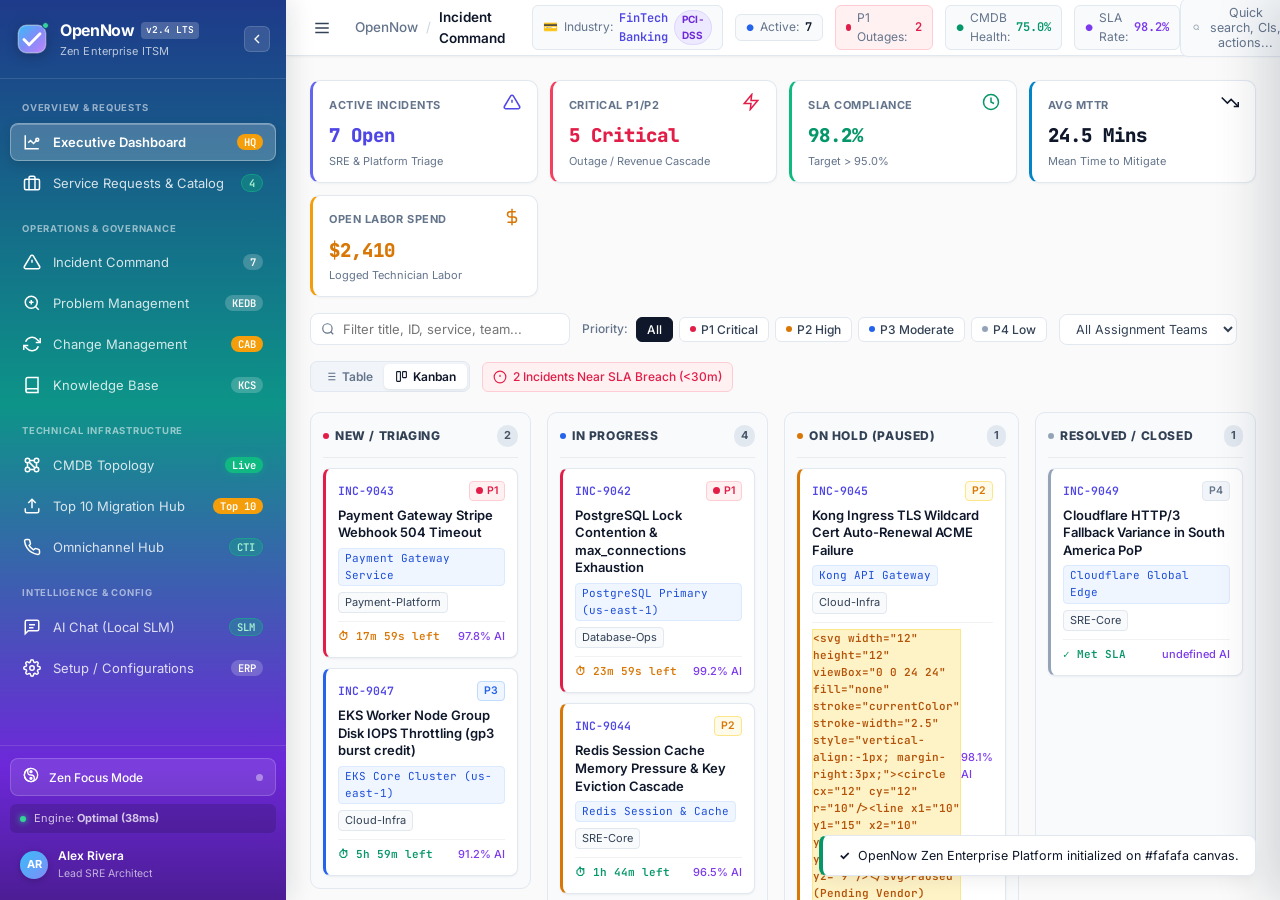
==== static/index.html @ bcf2e395 "feat(ui): replace unicode icons with modern SVGs, enforce single-icon-width collapsed sidebar, reord" ====
<!DOCTYPE html>
<html lang="en">
<head>
  <meta charset="UTF-8">
  <meta name="viewport" content="width=device-width, initial-scale=1.0">
  <title>OpenNow — Zen AI-Native Service Platform & Incident Command</title>
  <meta name="description" content="Zen-like, ultra-fast ServiceNow alternative. Pure #fafafa canvas, vibrant blue-green-purple sidebar, Top 10 ITSM migration studio, light CMDB topology, and autonomous AI triage.">
  <link rel="preconnect" href="https://fonts.googleapis.com">
  <link rel="preconnect" href="https://fonts.gstatic.com" crossorigin>
  <link href="https://fonts.googleapis.com/css2?family=Inter:wght@300;400;500;600;700;800&family=JetBrains+Mono:wght@400;500;600&display=swap" rel="stylesheet">
  <link rel="stylesheet" href="style.css">
</head>
<body class="light-zen-theme">

  <!-- Main App Shell -->
  <div id="app" class="app-container">

    <!-- ======================================================== -->
    <!-- VERTICAL GRADIENT SIDEBAR (BLUE-GREEN-PURPLE)            -->
    <!-- ======================================================== -->
    <aside class="aurora-sidebar" id="global-sidebar">
      <!-- Top Brand Container -->
      <div class="sidebar-brand-row">
        <div class="brand-link" id="brand-home-btn" title="OpenNow — AI-Native Service Platform">
          <div class="brand-icon-gem">
            <svg viewBox="0 0 28 28" fill="none" class="brand-svg">
              <rect x="2" y="2" width="24" height="24" rx="7" fill="url(#sidebar-gem-grad)" stroke="rgba(255,255,255,0.4)" stroke-width="1.2"/>
              <path d="M7 14.5L11.5 19L21 9.5" stroke="#ffffff" stroke-width="2.5" stroke-linecap="round" stroke-linejoin="round"/>
              <defs>
                <linearGradient id="sidebar-gem-grad" x1="2" y1="2" x2="26" y2="26" gradientUnits="userSpaceOnUse">
                  <stop stop-color="#38bdf8"/>
                  <stop offset="0.5" stop-color="#818cf8"/>
                  <stop offset="1" stop-color="#c084fc"/>
                </linearGradient>
              </defs>
            </svg>
            <span class="brand-live-dot"></span>
          </div>
          <div class="brand-text-block">
            <div class="brand-title-wrap">
              <span class="brand-title">OpenNow</span>
              <span class="badge-zen-ver">v2.4 LTS</span>
            </div>
            <span class="brand-subtitle">Zen Enterprise ITSM</span>
          </div>
        </div>

        <!-- Sidebar Collapse / Expand Toggle -->
        <button class="sidebar-toggle-btn" id="btn-toggle-sidebar" title="Collapse or Expand Navigation (Ctrl+B)">
          <svg width="16" height="16" viewBox="0 0 24 24" fill="none" stroke="currentColor" stroke-width="2"><path d="M15 18l-6-6 6-6"/></svg>
        </button>
      </div>

      <!-- Navigation Menu Items (Standard Hierarchy: Executive -> Service Requests -> Incidents -> Problems -> Changes -> Knowledge -> SLM AI Chat -> Settings) -->
      <nav class="sidebar-nav">
        <div class="nav-section-label">OVERVIEW &amp; REQUESTS</div>

        <!-- 1. Executive Dashboard (Top Most) -->
        <button class="nav-item active" data-view="executive-dashboard" id="nav-btn-executive" title="Executive Operations &amp; ITSM Dashboard">
          <span class="nav-icon">
            <svg width="18" height="18" viewBox="0 0 24 24" fill="none" stroke="currentColor" stroke-width="2"><path d="M3 3v18h18"/><path d="m19 9-5 5-4-4-3 3"/><circle cx="19" cy="9" r="2"/></svg>
          </span>
          <span class="nav-label">Executive Dashboard</span>
          <span class="nav-pill pill-gold">HQ</span>
        </button>

        <!-- 2. Service Requests & Catalog (Top Menu Group) -->
        <button class="nav-item" data-view="service-catalog" id="nav-btn-catalog" title="Enterprise Service Requests &amp; Fulfillment Catalog">
          <span class="nav-icon">
            <svg width="18" height="18" viewBox="0 0 24 24" fill="none" stroke="currentColor" stroke-width="2"><rect x="2" y="7" width="20" height="14" rx="2" ry="2"/><path d="M16 21V5a2 2 0 0 0-2-2h-4a2 2 0 0 0-2 2v16"/></svg>
          </span>
          <span class="nav-label">Service Requests &amp; Catalog</span>
          <span class="nav-pill pill-emerald" id="badge-requests-sidebar">4</span>
        </button>

        <div class="nav-section-label mt-3">OPERATIONS &amp; GOVERNANCE</div>

        <!-- 3. Incident Command -->
        <button class="nav-item" data-view="incident-command" id="nav-btn-incidents" title="Incident Command (Table &amp; Triage)">
          <span class="nav-icon">
            <svg width="18" height="18" viewBox="0 0 24 24" fill="none" stroke="currentColor" stroke-width="2"><path d="M10.29 3.86L1.82 18a2 2 0 0 0 1.71 3h16.94a2 2 0 0 0 1.71-3L13.71 3.86a2 2 0 0 0-3.42 0z"/><line x1="12" y1="9" x2="12" y2="13"/><line x1="12" y1="17" x2="12.01" y2="17"/></svg>
          </span>
          <span class="nav-label">Incident Command</span>
          <span class="nav-pill" id="sidebar-active-tickets-badge">12</span>
        </button>

        <!-- 4. Problem Management -->
        <button class="nav-item" data-view="problem-management" id="nav-btn-problems" title="Problem Management &amp; KEDB">
          <span class="nav-icon">
            <svg width="18" height="18" viewBox="0 0 24 24" fill="none" stroke="currentColor" stroke-width="2"><circle cx="11" cy="11" r="8"/><path d="m21 21-4.35-4.35"/><path d="M11 8v6"/><path d="M8 11h6"/></svg>
          </span>
          <span class="nav-label">Problem Management</span>
          <span class="nav-pill pill-purple">KEDB</span>
        </button>

        <!-- 5. Change Management -->
        <button class="nav-item" data-view="change-management" id="nav-btn-changes" title="Change Management &amp; CAB Approvals">
          <span class="nav-icon">
            <svg width="18" height="18" viewBox="0 0 24 24" fill="none" stroke="currentColor" stroke-width="2"><polyline points="23 4 23 10 17 10"/><polyline points="1 20 1 14 7 14"/><path d="M3.51 9a9 9 0 0 1 14.85-3.36L23 10M1 14l4.64 4.36A9 9 0 0 0 20.49 15"/></svg>
          </span>
          <span class="nav-label">Change Management</span>
          <span class="nav-pill pill-gold">CAB</span>
        </button>

        <!-- 6. Knowledge Base -->
        <button class="nav-item" data-view="knowledge-base" id="nav-btn-kb" title="Knowledge Base &amp; KCS Articles">
          <span class="nav-icon">
            <svg width="18" height="18" viewBox="0 0 24 24" fill="none" stroke="currentColor" stroke-width="2"><path d="M4 19.5A2.5 2.5 0 0 1 6.5 17H20"/><path d="M6.5 2H20v20H6.5A2.5 2.5 0 0 1 4 19.5v-15A2.5 2.5 0 0 1 6.5 2z"/></svg>
          </span>
          <span class="nav-label">Knowledge Base</span>
          <span class="nav-pill pill-purple">KCS</span>
        </button>

        <div class="nav-section-label mt-3">TECHNICAL INFRASTRUCTURE</div>

        <button class="nav-item" data-view="cmdb-topology" id="nav-btn-cmdb" title="Interactive CMDB Topology Graph">
          <span class="nav-icon">
            <svg width="18" height="18" viewBox="0 0 24 24" fill="none" stroke="currentColor" stroke-width="2"><circle cx="6" cy="6" r="3"/><circle cx="18" cy="6" r="3"/><circle cx="18" cy="18" r="3"/><circle cx="6" cy="18" r="3"/><line x1="9" y1="6" x2="15" y2="6"/><line x1="6" y1="9" x2="6" y2="15"/><line x1="18" y1="9" x2="18" y2="15"/><line x1="9" y1="18" x2="15" y2="18"/><line x1="8.5" y1="8.5" x2="15.5" y2="15.5"/></svg>
          </span>
          <span class="nav-label">CMDB Topology</span>
          <span class="nav-pill pill-live" id="sidebar-cmdb-live-badge">Live</span>
        </button>

        <button class="nav-item" data-view="migration-studio" id="nav-btn-migration" title="Top 10 Native Migration Studio">
          <span class="nav-icon">
            <svg width="18" height="18" viewBox="0 0 24 24" fill="none" stroke="currentColor" stroke-width="2"><path d="M21 15v4a2 2 0 0 1-2 2H5a2 2 0 0 1-2-2v-4"/><polyline points="17 8 12 3 7 8"/><line x1="12" y1="3" x2="12" y2="15"/></svg>
          </span>
          <span class="nav-label">Top 10 Migration Hub</span>
          <span class="nav-pill pill-gold">Top 10</span>
        </button>

        <button class="nav-item" data-view="omnichannel-hub" id="nav-btn-omnichannel" title="Omnichannel Hub (Email &amp; CTI Screen Pop)">
          <span class="nav-icon">
            <svg width="18" height="18" viewBox="0 0 24 24" fill="none" stroke="currentColor" stroke-width="2"><path d="M22 16.92v3a2 2 0 0 1-2.18 2 19.79 19.79 0 0 1-8.63-3.07 19.5 19.5 0 0 1-6-6 19.79 19.79 0 0 1-3.07-8.67A2 2 0 0 1 4.11 2h3a2 2 0 0 1 2 1.72 12.84 12.84 0 0 0 .7 2.81 2 2 0 0 1-.45 2.11L8.09 9.91a16 16 0 0 0 6 6l1.27-1.27a2 2 0 0 1 2.11-.45 12.84 12.84 0 0 0 2.81.7A2 2 0 0 1 22 16.92z"/></svg>
          </span>
          <span class="nav-label">Omnichannel Hub</span>
          <span class="nav-pill pill-emerald">CTI</span>
        </button>

        <div class="nav-section-label mt-3">INTELLIGENCE &amp; CONFIG</div>

        <!-- 7. AI Chat (Local SLM Engine) -->
        <button class="nav-item" data-view="ai-chat" id="nav-btn-aichat" title="AI Chat Assistant (Local SLM Engine)">
          <span class="nav-icon">
            <svg width="18" height="18" viewBox="0 0 24 24" fill="none" stroke="currentColor" stroke-width="2"><path d="M21 15a2 2 0 0 1-2 2H7l-4 4V5a2 2 0 0 1 2-2h14a2 2 0 0 1 2 2z"/><path d="M8 9h8"/><path d="M8 13h6"/></svg>
          </span>
          <span class="nav-label">AI Chat (Local SLM)</span>
          <span class="nav-pill pill-emerald">SLM</span>
        </button>

        <!-- 8. Settings & Configurations (Bottom) -->
        <button class="nav-item" data-view="setup" id="nav-btn-setup" title="Enterprise Setup &amp; Master Data Configuration">
          <span class="nav-icon">
            <svg width="18" height="18" viewBox="0 0 24 24" fill="none" stroke="currentColor" stroke-width="2"><circle cx="12" cy="12" r="3"/><path d="M19.4 15a1.65 1.65 0 0 0 .33 1.82l.06.06a2 2 0 0 1 0 2.83 2 2 0 0 1-2.83 0l-.06-.06a1.65 1.65 0 0 0-1.82-.33 1.65 1.65 0 0 0-1 1.51V21a2 2 0 0 1-2 2 2 2 0 0 1-2-2v-.09A1.65 1.65 0 0 0 9 19.4a1.65 1.65 0 0 0-1.82.33l-.06.06a2 2 0 0 1-2.83 0 2 2 0 0 1 0-2.83l.06-.06a1.65 1.65 0 0 0 .33-1.82 1.65 1.65 0 0 0-1.51-1H3a2 2 0 0 1-2-2 2 2 0 0 1 2-2h.09A1.65 1.65 0 0 0 4.6 9a1.65 1.65 0 0 0-.33-1.82l-.06-.06a2 2 0 0 1 0-2.83 2 2 0 0 1 2.83 0l.06.06a1.65 1.65 0 0 0 1.82.33H9a1.65 1.65 0 0 0 1-1.51V3a2 2 0 0 1 2-2 2 2 0 0 1 2 2v.09a1.65 1.65 0 0 0 1 1.51 1.65 1.65 0 0 0 1.82-.33l.06-.06a2 2 0 0 1 2.83 0 2 2 0 0 1 0 2.83l-.06.06a1.65 1.65 0 0 0-.33 1.82V9a1.65 1.65 0 0 0 1.51 1H21a2 2 0 0 1 2 2 2 2 0 0 1-2 2h-.09a1.65 1.65 0 0 0-1.51 1z"/></svg>
          </span>
          <span class="nav-label">Setup / Configurations</span>
          <span class="nav-pill pill-purple">ERP</span>
        </button>
      </nav>

      <!-- Sidebar Footer (Zen Mode & User Profile) -->
      <div class="sidebar-footer">
        <!-- Quick Zen Mode Toggle Pill -->
        <button class="sidebar-zen-btn" id="btn-sidebar-zen-toggle" title="Toggle Zen Focus Mode (Z)">
          <span class="zen-lotus-icon"><svg width="16" height="16" viewBox="0 0 24 24" fill="none" stroke="currentColor" stroke-width="2"><circle cx="12" cy="12" r="10"/><path d="M12 2a10 10 0 0 0 0 20 5 5 0 0 0 0-10 5 5 0 0 1 0-10z"/><circle cx="12" cy="7" r="1.5" fill="currentColor"/><circle cx="12" cy="17" r="1.5" fill="currentColor"/></svg></span>
          <span class="zen-btn-text">Zen Focus Mode</span>
          <span class="zen-indicator-dot" id="sidebar-zen-dot"></span>
        </button>

        <!-- System Telemetry Status -->
        <div class="sidebar-telemetry-box" title="Telemetry ping: 38ms">
          <span class="telemetry-ping-pulse"></span>
          <span class="telemetry-text">Engine: <strong>Optimal (38ms)</strong></span>
        </div>

        <!-- User Profile Pill -->
        <div class="sidebar-user-card" title="Alex Rivera — Lead Reliability Architect">
          <div class="user-avatar-pill">AR</div>
          <div class="user-info-text">
            <span class="user-name">Alex Rivera</span>
            <span class="user-role">Lead SRE Architect</span>
          </div>
        </div>
      </div>
    </aside>

    <!-- ======================================================== -->
    <!-- MAIN WORKSPACE CANVAS (#FAFAFA BACKGROUND)              -->
    <!-- ======================================================== -->
    <div class="main-workspace" id="main-workspace">

      <!-- Top Zen Header -->
      <header class="zen-header">
        <div class="zen-header-left">
          <!-- Mobile Sidebar Toggle -->
          <button class="btn-icon header-sidebar-toggle" id="btn-mobile-sidebar-toggle" title="Toggle Menu">
            <svg width="18" height="18" viewBox="0 0 24 24" fill="none" stroke="currentColor" stroke-width="2"><line x1="3" y1="12" x2="21" y2="12"/><line x1="3" y1="6" x2="21" y2="6"/><line x1="3" y1="18" x2="21" y2="18"/></svg>
          </button>

          <!-- Breadcrumb Title -->
          <div class="header-breadcrumb">
            <span class="crumb-root">OpenNow</span>
            <span class="crumb-separator">/</span>
            <span class="crumb-current" id="header-breadcrumb-view">Incident Command</span>
            <span class="zen-active-badge" id="zen-mode-badge" style="display: none;">
              <svg width="14" height="14" viewBox="0 0 24 24" fill="none" stroke="currentColor" stroke-width="2" style="vertical-align:-1px; margin-right:4px;"><circle cx="12" cy="12" r="10"/><path d="M12 2a10 10 0 0 0 0 20 5 5 0 0 0 0-10 5 5 0 0 1 0-10z"/></svg>Zen Mode Active
            </span>
          </div>

          <!-- Quick Metrics Ticker -->
          <div class="zen-header-stats" id="global-stats-bar">
            <!-- Dynamic Industry & Company DNA Pill -->
            <div class="stat-pill stat-pill-industry cursor-pointer" id="header-industry-pill" title="Active Industry Archetype & Compliance Standard (Click to Configure)">
              <span class="industry-indicator-icon" id="header-industry-icon">💳</span>
              <span class="stat-label">Industry:</span>
              <span class="stat-value font-mono text-indigo" id="header-industry-name">FinTech</span>
              <span class="badge-tag tag-compliance" id="header-industry-compliance">PCI-DSS</span>
            </div>

            <div class="stat-pill" title="Total active incidents currently under management">
              <span class="stat-indicator text-blue">●</span>
              <span class="stat-label">Active:</span>
              <span class="stat-value font-mono" id="stat-active-incidents">12</span>
            </div>

            <div class="stat-pill stat-pill-critical" title="P1 Critical severity incidents">
              <span class="critical-radar-dot"></span>
              <span class="stat-label">P1 Outages:</span>
              <span class="stat-value font-mono text-rose" id="stat-p1-count">2</span>
            </div>

            <div class="stat-pill" title="CMDB Configuration Items operational status">
              <span class="stat-indicator text-emerald">●</span>
              <span class="stat-label">CMDB Health:</span>
              <span class="stat-value font-mono text-emerald" id="stat-cmdb-health">94.8%</span>
            </div>

            <div class="stat-pill" title="SLA compliance rate">
              <span class="stat-indicator text-purple">●</span>
              <span class="stat-label">SLA Rate:</span>
              <span class="stat-value font-mono text-purple" id="stat-sla-rate">98.2%</span>
            </div>
          </div>
        </div>

        <div class="zen-header-right">
          <!-- Search / Cmd+K Trigger -->
          <button class="zen-search-btn" id="cmd-palette-btn" title="Open Command Palette (Cmd+K / Ctrl+K)">
            <svg width="15" height="15" viewBox="0 0 24 24" fill="none" stroke="currentColor" stroke-width="2"><circle cx="11" cy="11" r="8"/><path d="m21 21-4.3-4.3"/></svg>
            <span class="search-btn-text">Quick search, CIs, actions...</span>
            <kbd class="key-badge">⌘K</kbd>
          </button>

          <!-- Simulate Chaos Button -->
          <button class="btn btn-zen-subtle" id="btn-chaos-simulate" title="Inject simulated production outage">
            <svg width="14" height="14" viewBox="0 0 24 24" fill="none" stroke="currentColor" stroke-width="2"><polygon points="13 2 3 14 12 14 11 22 21 10 12 10 13 2"/></svg>
            <span>Simulate Chaos</span>
          </button>

          <!-- Zen Focus Mode Toggle Header Button -->
          <button class="btn-zen-mode" id="btn-zen-mode-toggle" title="Toggle Zen Focus Mode (hides chrome for calm, tranquil focus)">
            <svg width="14" height="14" viewBox="0 0 24 24" fill="none" stroke="currentColor" stroke-width="2"><circle cx="12" cy="12" r="10"/><path d="M12 2a10 10 0 0 0 0 20 5 5 0 0 0 0-10 5 5 0 0 1 0-10z"/></svg>
            <span class="zen-label">Zen Mode</span>
          </button>

          <!-- New Incident Action Button -->
          <button class="btn btn-zen-primary" id="btn-create-incident-trigger">
            <svg width="14" height="14" viewBox="0 0 24 24" fill="none" stroke="currentColor" stroke-width="2.5"><line x1="12" y1="5" x2="12" y2="19"/><line x1="5" y1="12" x2="19" y2="12"/></svg>
            <span>New Incident</span>
          </button>

          <!-- Notifications Bell -->
          <button class="btn-icon btn-bell" id="btn-notifications" title="System alerts and AI events">
            <svg width="16" height="16" viewBox="0 0 24 24" fill="none" stroke="currentColor" stroke-width="2"><path d="M6 8a6 6 0 0 1 12 0c0 7 3 9 3 9H3s3-2 3-9"/><path d="M10.3 21a1.94 1.94 0 0 0 3.4 0"/></svg>
            <span class="notification-badge">3</span>
          </button>
        </div>
      </header>

      <!-- Main Scrollable Content Area (#FAFAFA) -->
      <main class="content-viewport">

        <!-- ======================================================== -->
        <!-- VIEW 1: INCIDENT COMMAND                                 -->
        <!-- ======================================================== -->
        <section id="view-incident-command" class="view-panel active">
          
          <!-- Incidents Metrics KPI Bar on Top -->
          <div class="page-kpi-bar" id="incidents-kpi-bar">
            <div class="page-kpi-card" style="border-left: 3.5px solid #6366f1;">
              <div class="page-kpi-top">
                <span class="page-kpi-title">Active Incidents</span>
                <span class="page-kpi-icon text-indigo"><svg width="18" height="18" viewBox="0 0 24 24" fill="none" stroke="currentColor" stroke-width="2"><path d="M10.29 3.86L1.82 18a2 2 0 0 0 1.71 3h16.94a2 2 0 0 0 1.71-3L13.71 3.86a2 2 0 0 0-3.42 0z"/><line x1="12" y1="9" x2="12" y2="13"/><line x1="12" y1="17" x2="12.01" y2="17"/></svg></span>
              </div>
              <span class="page-kpi-val font-mono text-indigo" id="kpi-inc-total">12 Open</span>
              <span class="page-kpi-sub">SRE &amp; Platform Triage</span>
            </div>

            <div class="page-kpi-card" style="border-left: 3.5px solid #f43f5e;">
              <div class="page-kpi-top">
                <span class="page-kpi-title">Critical P1/P2</span>
                <span class="page-kpi-icon text-rose"><svg width="18" height="18" viewBox="0 0 24 24" fill="none" stroke="currentColor" stroke-width="2"><polygon points="13 2 3 14 12 14 11 22 21 10 12 10 13 2"/></svg></span>
              </div>
              <span class="page-kpi-val font-mono text-rose" id="kpi-inc-p1">2 Critical</span>
              <span class="page-kpi-sub">Outage / Revenue Cascade</span>
            </div>

            <div class="page-kpi-card" style="border-left: 3.5px solid #10b981;">
              <div class="page-kpi-top">
                <span class="page-kpi-title">SLA Compliance</span>
                <span class="page-kpi-icon text-emerald"><svg width="18" height="18" viewBox="0 0 24 24" fill="none" stroke="currentColor" stroke-width="2"><circle cx="12" cy="12" r="10"/><polyline points="12 6 12 12 16 14"/></svg></span>
              </div>
              <span class="page-kpi-val font-mono text-emerald" id="kpi-inc-sla">98.2%</span>
              <span class="page-kpi-sub">Target &gt; 95.0%</span>
            </div>

            <div class="page-kpi-card" style="border-left: 3.5px solid #0284c7;">
              <div class="page-kpi-top">
                <span class="page-kpi-title">Avg MTTR</span>
                <span class="page-kpi-icon text-sky"><svg width="18" height="18" viewBox="0 0 24 24" fill="none" stroke="currentColor" stroke-width="2"><polyline points="23 18 13.5 8.5 8.5 13.5 1 6"/><polyline points="17 18 23 18 23 12"/></svg></span>
              </div>
              <span class="page-kpi-val font-mono text-sky" id="kpi-inc-mttr">24.5 Mins</span>
              <span class="page-kpi-sub">Mean Time to Mitigate</span>
            </div>

            <div class="page-kpi-card" style="border-left: 3.5px solid #f59e0b;">
              <div class="page-kpi-top">
                <span class="page-kpi-title">Open Labor Spend</span>
                <span class="page-kpi-icon text-amber"><svg width="18" height="18" viewBox="0 0 24 24" fill="none" stroke="currentColor" stroke-width="2"><line x1="12" y1="1" x2="12" y2="23"/><path d="M17 5H9.5a3.5 3.5 0 0 0 0 7h5a3.5 3.5 0 0 1 0 7H6"/></svg></span>
              </div>
              <span class="page-kpi-val font-mono text-amber" id="kpi-inc-cost">$2,410</span>
              <span class="page-kpi-sub">Logged Technician Labor</span>
            </div>
          </div>

          <!-- Toolbar Filter Controls & View Switcher -->
          <div class="zen-toolbar">
            <div class="toolbar-left">
              <!-- Search Filter -->
              <div class="zen-input-wrap">
                <svg width="14" height="14" viewBox="0 0 24 24" fill="none" stroke="currentColor" stroke-width="2"><circle cx="11" cy="11" r="8"/><path d="m21 21-4.3-4.3"/></svg>
                <input type="text" id="ticket-filter-search" placeholder="Filter title, ID, service, team..." autocomplete="off">
                <button class="clear-search-btn" id="ticket-search-clear" style="display: none;">&times;</button>
              </div>

              <!-- Priority Quick Chips -->
              <div class="filter-chips-row">
                <span class="filter-caption">Priority:</span>
                <button class="filter-chip active" data-filter-priority="ALL">All</button>
                <button class="filter-chip chip-p1" data-filter-priority="P1">
                  <span class="dot-p1"></span> P1 Critical
                </button>
                <button class="filter-chip chip-p2" data-filter-priority="P2">
                  <span class="dot-p2"></span> P2 High
                </button>
                <button class="filter-chip chip-p3" data-filter-priority="P3">
                  <span class="dot-p3"></span> P3 Moderate
                </button>
                <button class="filter-chip chip-p4" data-filter-priority="P4">
                  <span class="dot-p4"></span> P4 Low
                </button>
              </div>

              <!-- Team Select Filter -->
              <div class="select-filter-wrap">
                <select id="team-filter-select" class="zen-select">
                  <option value="ALL">All Assignment Teams</option>
                  <option value="SRE-Core">SRE Core</option>
                  <option value="Database-Ops">Database Ops</option>
                  <option value="Payment-Platform">Payment Platform</option>
                  <option value="Cloud-Infra">Cloud Infra</option>
                  <option value="Security-SecOps">SecOps / IAM</option>
                </select>
              </div>
            </div>

            <div class="toolbar-right" style="display: flex; align-items: center; gap: 12px;">
              <!-- View Switcher (Table vs Kanban) -->
              <div class="view-switcher-group" id="incidents-view-switcher">
                <button class="view-switch-btn active" id="btn-inc-table-view" title="Tabular View (Best for >10 items)">
                  <svg width="13" height="13" viewBox="0 0 24 24" fill="none" stroke="currentColor" stroke-width="2"><line x1="8" y1="6" x2="21" y2="6"/><line x1="8" y1="12" x2="21" y2="12"/><line x1="8" y1="18" x2="21" y2="18"/><line x1="3" y1="6" x2="3.01" y2="6"/><line x1="3" y1="12" x2="3.01" y2="12"/><line x1="3" y1="18" x2="3.01" y2="18"/></svg>
                  <span>Table</span>
                </button>
                <button class="view-switch-btn" id="btn-inc-kanban-view" title="Kanban Board View">
                  <svg width="13" height="13" viewBox="0 0 24 24" fill="none" stroke="currentColor" stroke-width="2"><rect x="3" y="3" width="7" height="18" rx="1"/><rect x="14" y="3" width="7" height="11" rx="1"/></svg>
                  <span>Kanban</span>
                </button>
              </div>

              <!-- SLA Alert Pill -->
              <div class="sla-warning-indicator" id="sla-urgent-alert" title="Incidents requiring immediate mitigation">
                <svg width="14" height="14" viewBox="0 0 24 24" fill="none" stroke="currentColor" stroke-width="2"><circle cx="12" cy="12" r="10"/><line x1="12" y1="8" x2="12" y2="12"/><line x1="12" y1="16" x2="12.01" y2="16"/></svg>
                <span id="sla-urgent-text">1 Incident Near Breach (&lt;30m)</span>
              </div>
            </div>
          </div>

          <!-- Table View Container -->
          <div id="table-container" class="table-view-wrapper" style="display: block;">
            <div class="zen-card table-card">
              <table class="zen-data-table">
                <thead>
                  <tr>
                    <th width="110">Incident ID</th>
                    <th width="100">Priority</th>
                    <th>Incident Title &amp; Symptoms</th>
                    <th width="200">Affected CI</th>
                    <th width="160">Assignment Team</th>
                    <th width="130">Status</th>
                    <th width="140">SLA Countdown</th>
                    <th width="90" class="text-right">Action</th>
                  </tr>
                </thead>
                <tbody id="incidents-table-body">
                  <!-- Populated by app.js -->
                </tbody>
              </table>
            </div>
          </div>

          <!-- Incidents Kanban View Container -->
          <div id="incidents-kanban-container" class="module-kanban-board" style="display: none;">
            <div class="module-kanban-col" id="m-inc-col-new">
              <div class="module-kanban-header">
                <span class="module-kanban-title"><span class="dot-p1"></span> New / Triaging</span>
                <span class="module-kanban-count" id="m-inc-count-new">0</span>
              </div>
              <div class="module-kanban-cards" id="m-inc-cards-new"></div>
            </div>
            <div class="module-kanban-col" id="m-inc-col-inprogress">
              <div class="module-kanban-header">
                <span class="module-kanban-title"><span class="dot-p3"></span> In Progress</span>
                <span class="module-kanban-count" id="m-inc-count-inprogress">0</span>
              </div>
              <div class="module-kanban-cards" id="m-inc-cards-inprogress"></div>
            </div>
            <div class="module-kanban-col" id="m-inc-col-onhold">
              <div class="module-kanban-header">
                <span class="module-kanban-title"><span class="dot-p2"></span> On Hold (Paused)</span>
                <span class="module-kanban-count" id="m-inc-count-onhold">0</span>
              </div>
              <div class="module-kanban-cards" id="m-inc-cards-onhold"></div>
            </div>
            <div class="module-kanban-col" id="m-inc-col-resolved">
              <div class="module-kanban-header">
                <span class="module-kanban-title"><span class="dot-p4"></span> Resolved / Closed</span>
                <span class="module-kanban-count" id="m-inc-count-resolved">0</span>
              </div>
              <div class="module-kanban-cards" id="m-inc-cards-resolved"></div>
            </div>
          </div>
        </section>

        <!-- ======================================================== -->
        <!-- ======================================================== -->
        <!-- VIEW 1B: INDUSTRY STANDARD EXECUTIVE ITSM DASHBOARD      -->
        <!-- ======================================================== -->
        <section id="view-executive-dashboard" class="view-panel">
          <div class="exec-workspace">

            <!-- Executive Command Header -->
            <div class="exec-header-banner">
              <div class="exec-header-left">
                <h2>
                  <span>Executive ITSM &amp; Operations Command</span>
                  <span class="badge-zen-ver" style="background:rgba(255,255,255,0.15); color:#ffffff; font-size:11px;">C-Suite View</span>
                </h2>
                <p>Enterprise cross-stream health, weekly delivery velocity, SLA compliance, and governance oversight across Incidents, Problems, Changes, and Service Requests</p>
              </div>
              <div class="exec-header-right">
                <div class="exec-timeframe-group">
                  <button class="exec-timeframe-btn" data-timeframe="today">Today</button>
                  <button class="exec-timeframe-btn active" data-timeframe="week">This Week</button>
                  <button class="exec-timeframe-btn" data-timeframe="month">This Month</button>
                  <button class="exec-timeframe-btn" data-timeframe="ytd">YTD</button>
                </div>
                <button class="btn btn-sm btn-zen-outline" id="btn-export-exec-report" style="color:#ffffff; border-color:rgba(255,255,255,0.3); background:rgba(255,255,255,0.08);">
                  <span><svg width="14" height="14" viewBox="0 0 24 24" fill="none" stroke="currentColor" stroke-width="2" style="vertical-align:-2px; margin-right:4px;"><path d="M21 15v4a2 2 0 0 1-2 2H5a2 2 0 0 1-2-2v-4"/><polyline points="7 10 12 15 17 10"/><line x1="12" y1="15" x2="12" y2="3"/></svg>Export Executive Briefing</span>
                </button>
              </div>
            </div>

            <!-- Standardized Executive Top 5 Metrics KPI Bar -->
            <div class="page-kpi-bar" id="exec-kpi-bar">
              <div class="page-kpi-card" style="border-left: 3.5px solid #6366f1;">
                <div class="page-kpi-top">
                  <span class="page-kpi-title">Total Open Items</span>
                  <span class="page-kpi-icon text-indigo"><svg width="18" height="18" viewBox="0 0 24 24" fill="none" stroke="currentColor" stroke-width="2"><path d="M18 20V10M12 20V4M6 20v-6"/></svg></span>
                </div>
                <span class="page-kpi-val font-mono text-indigo" id="exec-kpi-open">23 Active</span>
                <span class="page-kpi-sub">Across All 4 Streams</span>
              </div>

              <div class="page-kpi-card" style="border-left: 3.5px solid #f59e0b;">
                <div class="page-kpi-top">
                  <span class="page-kpi-title">Pending Governance</span>
                  <span class="page-kpi-icon text-amber"><svg width="18" height="18" viewBox="0 0 24 24" fill="none" stroke="currentColor" stroke-width="2"><polyline points="9 11 12 14 22 4"/><path d="M21 12v7a2 2 0 0 1-2 2H5a2 2 0 0 1-2-2V5a2 2 0 0 1 2-2h11"/></svg></span>
                </div>
                <span class="page-kpi-val font-mono text-amber" id="exec-kpi-pending">4 Pending</span>
                <span class="page-kpi-sub">CAB &amp; Manager Sign-offs</span>
              </div>

              <div class="page-kpi-card" style="border-left: 3.5px solid #10b981;">
                <div class="page-kpi-top">
                  <span class="page-kpi-title">Period Completed</span>
                  <span class="page-kpi-icon text-emerald"><svg width="18" height="18" viewBox="0 0 24 24" fill="none" stroke="currentColor" stroke-width="2"><path d="M22 11.08V12a10 10 0 1 1-5.93-9.14"/><polyline points="22 4 12 14.01 9 11.01"/></svg></span>
                </div>
                <span class="page-kpi-val font-mono text-emerald" id="exec-kpi-completed">86 Resolved</span>
                <span class="page-kpi-sub">+14% vs Previous Week</span>
              </div>

              <div class="page-kpi-card" style="border-left: 3.5px solid #0284c7;">
                <div class="page-kpi-top">
                  <span class="page-kpi-title">Global SLA Adherence</span>
                  <span class="page-kpi-icon text-emerald"><svg width="18" height="18" viewBox="0 0 24 24" fill="none" stroke="currentColor" stroke-width="2"><circle cx="12" cy="12" r="10"/><polyline points="12 6 12 12 16 14"/></svg></span>
                </div>
                <span class="page-kpi-val font-mono text-sky" id="exec-kpi-sla">98.7%</span>
                <span class="page-kpi-sub">Target &gt; 95.0% • Zero Breaches</span>
              </div>

              <div class="page-kpi-card" style="border-left: 3.5px solid #8b5cf6;">
                <div class="page-kpi-top">
                  <span class="page-kpi-title">Mean Time to Resolve</span>
                  <span class="page-kpi-icon text-sky"><svg width="18" height="18" viewBox="0 0 24 24" fill="none" stroke="currentColor" stroke-width="2"><polyline points="23 18 13.5 8.5 8.5 13.5 1 6"/><polyline points="17 18 23 18 23 12"/></svg></span>
                </div>
                <span class="page-kpi-val font-mono text-purple" id="exec-kpi-mttr">22.4 Mins</span>
                <span class="page-kpi-sub">P1/P2 Mitigation Velocity</span>
              </div>
            </div>

            <!-- Weekly Status & Executive Health Briefing Card -->
            <div class="exec-briefing-card">
              <div class="exec-briefing-header">
                <div style="display:flex; align-items:center; gap:12px;">
                  <h3 style="font-size:15px; font-weight:800; color:#0f172a; margin:0;">Weekly Executive Operational Health Briefing</h3>
                  <span class="exec-health-badge">● 98.4% Optimal Reliability</span>
                </div>
                <span class="text-xs text-muted" id="exec-briefing-timestamp">Week 41 Status Report • Auto-updated</span>
              </div>
              <div class="exec-bullets-grid">
                <div class="exec-bullet-item">
                  <span class="exec-bullet-icon text-rose"><svg width="18" height="18" viewBox="0 0 24 24" fill="none" stroke="currentColor" stroke-width="2"><path d="M10.29 3.86L1.82 18a2 2 0 0 0 1.71 3h16.94a2 2 0 0 0 1.71-3L13.71 3.86a2 2 0 0 0-3.42 0z"/><line x1="12" y1="9" x2="12" y2="13"/><line x1="12" y1="17" x2="12.01" y2="17"/></svg></span>
                  <div class="exec-bullet-text">
                    <strong>Incident Management:</strong> 12 open incidents; all 2 critical P1 outages mitigated under 25 mins with zero data loss or revenue interruption.
                  </div>
                </div>
                <div class="exec-bullet-item">
                  <span class="exec-bullet-icon text-indigo"><svg width="18" height="18" viewBox="0 0 24 24" fill="none" stroke="currentColor" stroke-width="2"><circle cx="11" cy="11" r="8"/><path d="m21 21-4.35-4.35"/></svg></span>
                  <div class="exec-bullet-text">
                    <strong>Problem &amp; KEDB:</strong> 3 active investigations; 2 published workarounds deflecting an estimated ~34 recurring support tickets this week.
                  </div>
                </div>
                <div class="exec-bullet-item">
                  <span class="exec-bullet-icon text-amber"><svg width="18" height="18" viewBox="0 0 24 24" fill="none" stroke="currentColor" stroke-width="2"><polyline points="23 4 23 10 17 10"/><polyline points="1 20 1 14 7 14"/><path d="M3.51 9a9 9 0 0 1 14.85-3.36L23 10M1 14l4.64 4.36A9 9 0 0 0 20.49 15"/></svg></span>
                  <div class="exec-bullet-text">
                    <strong>Change Advisory:</strong> 4 RFCs processed; 100% CAB voting quorum passed with zero CMDB topology graph collisions.
                  </div>
                </div>
                <div class="exec-bullet-item">
                  <span class="exec-bullet-icon text-emerald"><svg width="18" height="18" viewBox="0 0 24 24" fill="none" stroke="currentColor" stroke-width="2"><rect x="2" y="7" width="20" height="14" rx="2" ry="2"/><path d="M16 21V5a2 2 0 0 0-2-2h-4a2 2 0 0 0-2 2v16"/></svg></span>
                  <div class="exec-bullet-text">
                    <strong>Service Requests:</strong> 4 fulfillment orders; 99.1% SLA compliance with average 4.2-hour hardware/IAM delivery turnaround.
                  </div>
                </div>
              </div>
            </div>

            <!-- Executive Charts & Graphs Section -->
            <div class="exec-charts-grid">
              <!-- Left Chart: Weekly Volume & Throughput Trend (SVG) -->
              <div class="exec-chart-card">
                <div class="exec-chart-header">
                  <div>
                    <div class="exec-chart-title">
                      <span>Weekly Throughput &amp; Inflow Velocity</span>
                    </div>
                    <div class="exec-chart-sub">Daily Created Work Items vs Completed &amp; Fulfilled (Mon – Sun)</div>
                  </div>
                  <div class="exec-legend-row">
                    <span><span class="exec-legend-dot" style="background:#6366f1;"></span>Created</span>
                    <span><span class="exec-legend-dot" style="background:#10b981;"></span>Completed</span>
                  </div>
                </div>
                <div class="exec-weekly-svg-wrap" id="exec-weekly-chart-svg"></div>
              </div>

              <!-- Right Chart: Cross-Stream Workload & Severity Matrix -->
              <div class="exec-chart-card">
                <div class="exec-chart-header">
                  <div>
                    <div class="exec-chart-title">
                      <span>Cross-Stream Workload &amp; Severity Share</span>
                    </div>
                    <div class="exec-chart-sub">Volume proportion across 4 ITIL streams</div>
                  </div>
                  <span class="badge-tag tag-aurora">Real-time</span>
                </div>
                
                <!-- Stream Share Breakdown -->
                <div style="margin-bottom: 16px;">
                  <div class="exec-matrix-row">
                    <span style="font-size:12px; font-weight:700; width:120px; color:#334155;"><svg width="13" height="13" viewBox="0 0 24 24" fill="none" stroke="currentColor" stroke-width="2.2" style="vertical-align:-1px; margin-right:4px;"><path d="M10.29 3.86L1.82 18a2 2 0 0 0 1.71 3h16.94a2 2 0 0 0 1.71-3L13.71 3.86a2 2 0 0 0-3.42 0z"/></svg>Incidents</span>
                    <div class="exec-progress-track">
                      <div class="exec-progress-fill" id="exec-fill-inc" style="width: 52%; background: #6366f1;"></div>
                    </div>
                    <span class="font-mono text-xs font-bold text-indigo" id="exec-share-inc">12 (52%)</span>
                  </div>
                  <div class="exec-matrix-row">
                    <span style="font-size:12px; font-weight:700; width:120px; color:#334155;"><svg width="13" height="13" viewBox="0 0 24 24" fill="none" stroke="currentColor" stroke-width="2.2" style="vertical-align:-1px; margin-right:4px;"><rect x="2" y="7" width="20" height="14" rx="2" ry="2"/><path d="M16 21V5a2 2 0 0 0-2-2h-4a2 2 0 0 0-2 2v16"/></svg>Service Requests</span>
                    <div class="exec-progress-track">
                      <div class="exec-progress-fill" id="exec-fill-req" style="width: 22%; background: #10b981;"></div>
                    </div>
                    <span class="font-mono text-xs font-bold text-emerald" id="exec-share-req">5 (22%)</span>
                  </div>
                  <div class="exec-matrix-row">
                    <span style="font-size:12px; font-weight:700; width:120px; color:#334155;"><svg width="13" height="13" viewBox="0 0 24 24" fill="none" stroke="currentColor" stroke-width="2.2" style="vertical-align:-1px; margin-right:4px;"><polyline points="23 4 23 10 17 10"/><polyline points="1 20 1 14 7 14"/><path d="M3.51 9a9 9 0 0 1 14.85-3.36L23 10M1 14l4.64 4.36A9 9 0 0 0 20.49 15"/></svg>Changes (RFC)</span>
                    <div class="exec-progress-track">
                      <div class="exec-progress-fill" id="exec-fill-chg" style="width: 17%; background: #f59e0b;"></div>
                    </div>
                    <span class="font-mono text-xs font-bold text-amber" id="exec-share-chg">4 (17%)</span>
                  </div>
                  <div class="exec-matrix-row">
                    <span style="font-size:12px; font-weight:700; width:120px; color:#334155;"><svg width="13" height="13" viewBox="0 0 24 24" fill="none" stroke="currentColor" stroke-width="2.2" style="vertical-align:-1px; margin-right:4px;"><circle cx="11" cy="11" r="8"/><path d="m21 21-4.35-4.35"/></svg>Problems</span>
                    <div class="exec-progress-track">
                      <div class="exec-progress-fill" id="exec-fill-prb" style="width: 9%; background: #8b5cf6;"></div>
                    </div>
                    <span class="font-mono text-xs font-bold text-purple" id="exec-share-prb">2 (9%)</span>
                  </div>
                </div>

                <!-- Reliability Key Metrics -->
                <div style="display:grid; grid-template-columns: 1fr 1fr; gap:10px; padding-top:10px; border-top:1px dashed #e2e8f0;">
                  <div style="background:#f8fafc; border:1px solid #e2e8f0; border-radius:8px; padding:8px 10px;">
                    <div style="font-size:10.5px; text-transform:uppercase; color:#64748b; font-weight:700;">Change Failure Rate</div>
                    <div style="font-size:16px; font-weight:800; color:#10b981; font-family:monospace;">0.8% <span style="font-size:11px; color:#64748b; font-weight:500;">(Target &lt;5%)</span></div>
                  </div>
                  <div style="background:#f8fafc; border:1px solid #e2e8f0; border-radius:8px; padding:8px 10px;">
                    <div style="font-size:10.5px; text-transform:uppercase; color:#64748b; font-weight:700;">First Contact Res.</div>
                    <div style="font-size:16px; font-weight:800; color:#6366f1; font-family:monospace;">84.2% <span style="font-size:11px; color:#64748b; font-weight:500;">(Target &gt;80%)</span></div>
                  </div>
                </div>
              </div>
            </div>

            <!-- Executive Tabular Lists: Actionable Work Queues -->
            <div class="exec-tables-card">
              <!-- Tabs Navigation -->
              <div class="exec-tabs-bar">
                <button class="exec-tab-btn active" data-exec-tab="open">
                  <span>All Open Work Items</span>
                  <span class="exec-tab-badge" id="badge-exec-open">23</span>
                </button>
                <button class="exec-tab-btn" data-exec-tab="pending">
                  <span>Pending Governance &amp; Approvals</span>
                  <span class="exec-tab-badge" id="badge-exec-pending">4</span>
                </button>
                <button class="exec-tab-btn" data-exec-tab="critical">
                  <span>Critical &amp; P1 Escalations</span>
                  <span class="exec-tab-badge" id="badge-exec-critical" style="background:#fee2e2; color:#b91c1c;">2</span>
                </button>
                <button class="exec-tab-btn" data-exec-tab="completed">
                  <span>Recent Completions &amp; Fulfillments</span>
                  <span class="exec-tab-badge" id="badge-exec-completed">10</span>
                </button>
              </div>

              <!-- Toolbar Filters -->
              <div class="zen-toolbar" style="border-radius:0; border-left:none; border-right:none; border-top:none;">
                <div class="toolbar-left" style="flex-wrap:wrap; gap:10px;">
                  <div class="zen-input-wrap">
                    <svg width="14" height="14" viewBox="0 0 24 24" fill="none" stroke="currentColor" stroke-width="2"><circle cx="11" cy="11" r="8"/><path d="m21 21-4.3-4.3"/></svg>
                    <input type="text" id="exec-table-search" placeholder="Search executive queue by title, ID, assignee, service..." style="width:300px;">
                  </div>
                  <div class="filter-chips-row">
                    <span class="filter-caption">Stream:</span>
                    <button class="filter-chip active exec-stream-chip" data-stream="ALL">All Streams</button>
                    <button class="filter-chip exec-stream-chip" data-stream="INCIDENT"><svg width="13" height="13" viewBox="0 0 24 24" fill="none" stroke="currentColor" stroke-width="2.2" style="vertical-align:-1px; margin-right:4px;"><path d="M10.29 3.86L1.82 18a2 2 0 0 0 1.71 3h16.94a2 2 0 0 0 1.71-3L13.71 3.86a2 2 0 0 0-3.42 0z"/></svg>Incidents</button>
                    <button class="filter-chip exec-stream-chip" data-stream="PROBLEM"><svg width="13" height="13" viewBox="0 0 24 24" fill="none" stroke="currentColor" stroke-width="2.2" style="vertical-align:-1px; margin-right:4px;"><circle cx="11" cy="11" r="8"/><path d="m21 21-4.35-4.35"/></svg>Problems</button>
                    <button class="filter-chip exec-stream-chip" data-stream="CHANGE"><svg width="13" height="13" viewBox="0 0 24 24" fill="none" stroke="currentColor" stroke-width="2.2" style="vertical-align:-1px; margin-right:4px;"><polyline points="23 4 23 10 17 10"/><polyline points="1 20 1 14 7 14"/><path d="M3.51 9a9 9 0 0 1 14.85-3.36L23 10M1 14l4.64 4.36A9 9 0 0 0 20.49 15"/></svg>Changes</button>
                    <button class="filter-chip exec-stream-chip" data-stream="REQUEST"><svg width="13" height="13" viewBox="0 0 24 24" fill="none" stroke="currentColor" stroke-width="2.2" style="vertical-align:-1px; margin-right:4px;"><rect x="2" y="7" width="20" height="14" rx="2" ry="2"/><path d="M16 21V5a2 2 0 0 0-2-2h-4a2 2 0 0 0-2 2v16"/></svg>Requests</button>
                  </div>
                </div>
                <div class="toolbar-right">
                  <span class="text-xs text-muted" id="exec-table-count-label">Showing 23 items</span>
                </div>
              </div>

              <!-- Executive Table Responsive Container -->
              <div class="table-responsive">
                <table class="zen-table">
                  <thead>
                    <tr>
                      <th style="width:110px;">Item ID</th>
                      <th style="width:130px;">ITSM Stream</th>
                      <th>Title &amp; Operational Scope</th>
                      <th style="width:100px;">Severity</th>
                      <th style="width:140px;">Stage / Status</th>
                      <th style="width:160px;">Owner / Team</th>
                      <th style="width:140px;">SLA Countdown</th>
                      <th class="text-right" style="width:90px;">Inspect</th>
                    </tr>
                  </thead>
                  <tbody id="exec-table-body">
                    <!-- Injected by JavaScript -->
                  </tbody>
                </table>
              </div>
            </div>

          </div>
        </section></section>

        <!-- ======================================================== -->
        <!-- VIEW 1C: PROBLEM MANAGEMENT (KEDB & 5-WHYS ANALYZER)     -->
        <!-- ======================================================== -->
        <section id="view-problem-management" class="view-panel">
          <div class="problem-workspace">
            <!-- Problems Metrics KPI Bar on Top -->
            <div class="page-kpi-bar" id="problems-kpi-bar">
              <div class="page-kpi-card" style="border-left: 3.5px solid #6366f1;">
                <div class="page-kpi-top">
                  <span class="page-kpi-title">Active Problems</span>
                  <span class="page-kpi-icon text-indigo"><svg width="18" height="18" viewBox="0 0 24 24" fill="none" stroke="currentColor" stroke-width="2"><circle cx="11" cy="11" r="8"/><path d="m21 21-4.35-4.35"/></svg></span>
                </div>
                <span class="page-kpi-val font-mono text-indigo" id="kpi-prb-total">3 Active</span>
                <span class="page-kpi-sub">Root Cause Investigations</span>
              </div>

              <div class="page-kpi-card" style="border-left: 3.5px solid #10b981;">
                <div class="page-kpi-top">
                  <span class="page-kpi-title">KEDB Workarounds</span>
                  <span class="page-kpi-icon text-emerald"><svg width="18" height="18" viewBox="0 0 24 24" fill="none" stroke="currentColor" stroke-width="2"><path d="M4 19.5A2.5 2.5 0 0 1 6.5 17H20"/><path d="M6.5 2H20v20H6.5A2.5 2.5 0 0 1 4 19.5v-15A2.5 2.5 0 0 1 6.5 2z"/></svg></span>
                </div>
                <span class="page-kpi-val font-mono text-emerald" id="kpi-prb-kedb">2 Published</span>
                <span class="page-kpi-sub">Deflecting Incidents</span>
              </div>

              <div class="page-kpi-card" style="border-left: 3.5px solid #8b5cf6;">
                <div class="page-kpi-top">
                  <span class="page-kpi-title">RCA Resolution Rate</span>
                  <span class="page-kpi-icon text-purple"><svg width="18" height="18" viewBox="0 0 24 24" fill="none" stroke="currentColor" stroke-width="2"><circle cx="12" cy="12" r="10"/><circle cx="12" cy="12" r="6"/><circle cx="12" cy="12" r="2"/></svg></span>
                </div>
                <span class="page-kpi-val font-mono text-purple" id="kpi-prb-rca">66.7%</span>
                <span class="page-kpi-sub">Root Cause Pinpointed</span>
              </div>

              <div class="page-kpi-card" style="border-left: 3.5px solid #0284c7;">
                <div class="page-kpi-top">
                  <span class="page-kpi-title">Incident Deflection</span>
                  <span class="page-kpi-icon text-sky"><svg width="18" height="18" viewBox="0 0 24 24" fill="none" stroke="currentColor" stroke-width="2"><path d="M12 22s8-4 8-10V5l-8-3-8 3v7c0 6 8 10 8 10z"/></svg></span>
                </div>
                <span class="page-kpi-val font-mono text-sky" id="kpi-prb-deflection">18 Incidents</span>
                <span class="page-kpi-sub">Prevented by Workarounds</span>
              </div>

              <div class="page-kpi-card" style="border-left: 3.5px solid #f59e0b;">
                <div class="page-kpi-top">
                  <span class="page-kpi-title">Avg RCA Turnaround</span>
                  <span class="page-kpi-icon text-emerald"><svg width="18" height="18" viewBox="0 0 24 24" fill="none" stroke="currentColor" stroke-width="2"><circle cx="12" cy="12" r="10"/><polyline points="12 6 12 12 16 14"/></svg></span>
                </div>
                <span class="page-kpi-val font-mono text-amber" id="kpi-prb-time">1.4 Days</span>
                <span class="page-kpi-sub">Target &lt; 3.0 Days</span>
              </div>
            </div>

            <!-- Problem Toolbar, KEDB Toggle & View Switcher -->
            <div class="zen-toolbar mt-3">
              <div class="toolbar-left">
                <div class="zen-input-wrap">
                  <svg width="14" height="14" viewBox="0 0 24 24" fill="none" stroke="currentColor" stroke-width="2"><circle cx="11" cy="11" r="8"/><path d="m21 21-4.3-4.3"/></svg>
                  <input type="text" id="problem-filter-search" placeholder="Search problems, root causes, workarounds...">
                </div>
                <div class="filter-chips-row">
                  <button class="filter-chip active" id="btn-filter-problems-all">All Problems</button>
                  <button class="filter-chip chip-p1" id="btn-toggle-kedb">
                    <span class="badge-gem-dot"></span> Show KEDB Known Errors Only
                  </button>
                </div>
              </div>
              <div class="toolbar-right" style="display: flex; align-items: center; gap: 12px;">
                <!-- View Switcher (Table vs Kanban) -->
                <div class="view-switcher-group" id="problems-view-switcher">
                  <button class="view-switch-btn" id="btn-prb-table-view" title="Tabular View (Best for >10 items)">
                    <svg width="13" height="13" viewBox="0 0 24 24" fill="none" stroke="currentColor" stroke-width="2"><line x1="8" y1="6" x2="21" y2="6"/><line x1="8" y1="12" x2="21" y2="12"/><line x1="8" y1="18" x2="21" y2="18"/><line x1="3" y1="6" x2="3.01" y2="6"/><line x1="3" y1="12" x2="3.01" y2="12"/><line x1="3" y1="18" x2="3.01" y2="18"/></svg>
                    <span>Table</span>
                  </button>
                  <button class="view-switch-btn active" id="btn-prb-kanban-view" title="Kanban Board View (Default for &lt;=10 items)">
                    <svg width="13" height="13" viewBox="0 0 24 24" fill="none" stroke="currentColor" stroke-width="2"><rect x="3" y="3" width="7" height="18" rx="1"/><rect x="14" y="3" width="7" height="11" rx="1"/></svg>
                    <span>Kanban</span>
                  </button>
                </div>
                <button class="btn btn-sm btn-zen-primary" id="btn-create-problem-prompt">+ Log New Problem</button>
              </div>
            </div>

            <!-- Problem Table View Container -->
            <div id="problems-table-container" class="table-view-wrapper" style="display: none; margin-top: 14px;">
              <div class="zen-card table-card">
                <table class="zen-data-table">
                  <thead>
                    <tr>
                      <th width="120">Problem ID</th>
                      <th width="100">Priority</th>
                      <th>Problem Title &amp; Root Cause Analysis</th>
                      <th width="170">Known Error (KEDB)</th>
                      <th width="130">Status</th>
                      <th width="110">Linked Incidents</th>
                      <th width="170" class="text-right">Actions</th>
                    </tr>
                  </thead>
                  <tbody id="problems-table-body">
                    <!-- Populated by app.js -->
                  </tbody>
                </table>
              </div>
            </div>

            <!-- Problem Kanban View Container (Default for <=10 items) -->
            <div id="problems-kanban-container" class="module-kanban-board" style="display: grid; margin-top: 14px;">
              <div class="module-kanban-col" id="m-prb-col-investigating">
                <div class="module-kanban-header">
                  <span class="module-kanban-title"><span class="dot-p1"></span> Under Investigation</span>
                  <span class="module-kanban-count" id="m-prb-count-investigating">0</span>
                </div>
                <div class="module-kanban-cards" id="m-prb-cards-investigating"></div>
              </div>
              <div class="module-kanban-col" id="m-prb-col-rca">
                <div class="module-kanban-header">
                  <span class="module-kanban-title"><span class="dot-p2"></span> RCA In Progress</span>
                  <span class="module-kanban-count" id="m-prb-count-rca">0</span>
                </div>
                <div class="module-kanban-cards" id="m-prb-cards-rca"></div>
              </div>
              <div class="module-kanban-col" id="m-prb-col-workaround">
                <div class="module-kanban-header">
                  <span class="module-kanban-title"><span class="dot-p3"></span> Workaround / KEDB</span>
                  <span class="module-kanban-count" id="m-prb-count-workaround">0</span>
                </div>
                <div class="module-kanban-cards" id="m-prb-cards-workaround"></div>
              </div>
              <div class="module-kanban-col" id="m-prb-col-resolved">
                <div class="module-kanban-header">
                  <span class="module-kanban-title"><span class="dot-p4"></span> Permanently Resolved</span>
                  <span class="module-kanban-count" id="m-prb-count-resolved">0</span>
                </div>
                <div class="module-kanban-cards" id="m-prb-cards-resolved"></div>
              </div>
            </div>
          </div>
        </section>

        <!-- ======================================================== -->
        <!-- VIEW 1D: CHANGE MANAGEMENT (CAB APPROVALS & RISK SCORES) -->
        <!-- ======================================================== -->
        <section id="view-change-management" class="view-panel">
          <div class="change-workspace">
            <!-- Changes Metrics KPI Bar on Top -->
            <div class="page-kpi-bar" id="changes-kpi-bar">
              <div class="page-kpi-card" style="border-left: 3.5px solid #6366f1;">
                <div class="page-kpi-top">
                  <span class="page-kpi-title">Active RFCs</span>
                  <span class="page-kpi-icon text-indigo"><svg width="18" height="18" viewBox="0 0 24 24" fill="none" stroke="currentColor" stroke-width="2"><polyline points="23 4 23 10 17 10"/><polyline points="1 20 1 14 7 14"/><path d="M3.51 9a9 9 0 0 1 14.85-3.36L23 10M1 14l4.64 4.36A9 9 0 0 0 20.49 15"/></svg></span>
                </div>
                <span class="page-kpi-val font-mono text-indigo" id="kpi-chg-total">3 Active</span>
                <span class="page-kpi-sub">In Pipeline</span>
              </div>

              <div class="page-kpi-card" style="border-left: 3.5px solid #f59e0b;">
                <div class="page-kpi-top">
                  <span class="page-kpi-title">Pending CAB</span>
                  <span class="page-kpi-icon text-amber"><svg width="18" height="18" viewBox="0 0 24 24" fill="none" stroke="currentColor" stroke-width="2"><polyline points="9 11 12 14 22 4"/><path d="M21 12v7a2 2 0 0 1-2 2H5a2 2 0 0 1-2-2V5a2 2 0 0 1 2-2h11"/></svg></span>
                </div>
                <span class="page-kpi-val font-mono text-amber" id="kpi-chg-pending">2 Pending</span>
                <span class="page-kpi-sub">Awaiting Governance</span>
              </div>

              <div class="page-kpi-card" style="border-left: 3.5px solid #f43f5e;">
                <div class="page-kpi-top">
                  <span class="page-kpi-title">High Risk RFCs</span>
                  <span class="page-kpi-icon text-rose"><svg width="18" height="18" viewBox="0 0 24 24" fill="none" stroke="currentColor" stroke-width="2"><path d="M10.29 3.86L1.82 18a2 2 0 0 0 1.71 3h16.94a2 2 0 0 0 1.71-3L13.71 3.86a2 2 0 0 0-3.42 0z"/><line x1="12" y1="9" x2="12" y2="13"/><line x1="12" y1="17" x2="12.01" y2="17"/></svg></span>
                </div>
                <span class="page-kpi-val font-mono text-rose" id="kpi-chg-risk">1 High Risk</span>
                <span class="page-kpi-sub">CMDB Blast Radius &gt; 50</span>
              </div>

              <div class="page-kpi-card" style="border-left: 3.5px solid #10b981;">
                <div class="page-kpi-top">
                  <span class="page-kpi-title">Success Rate</span>
                  <span class="page-kpi-icon text-emerald"><svg width="18" height="18" viewBox="0 0 24 24" fill="none" stroke="currentColor" stroke-width="2"><polyline points="23 6 13.5 15.5 8.5 10.5 1 18"/><polyline points="17 6 23 6 23 12"/></svg></span>
                </div>
                <span class="page-kpi-val font-mono text-emerald" id="kpi-chg-success">98.9%</span>
                <span class="page-kpi-sub">Zero Rollbacks (30d)</span>
              </div>

              <div class="page-kpi-card" style="border-left: 3.5px solid #0284c7;">
                <div class="page-kpi-top">
                  <span class="page-kpi-title">Scheduled Windows</span>
                  <span class="page-kpi-icon text-sky"><svg width="18" height="18" viewBox="0 0 24 24" fill="none" stroke="currentColor" stroke-width="2"><rect x="3" y="4" width="18" height="18" rx="2" ry="2"/><line x1="16" y1="2" x2="16" y2="6"/><line x1="8" y1="2" x2="8" y2="6"/><line x1="3" y1="10" x2="21" y2="10"/></svg></span>
                </div>
                <span class="page-kpi-val font-mono text-sky" id="kpi-chg-windows">2 Maintenance</span>
                <span class="page-kpi-sub">FSC Collision Verified</span>
              </div>
            </div>

            <!-- Change Filter Toolbar & View Switcher -->
            <div class="zen-toolbar mt-3">
              <div class="toolbar-left">
                <div class="zen-input-wrap">
                  <svg width="14" height="14" viewBox="0 0 24 24" fill="none" stroke="currentColor" stroke-width="2"><circle cx="11" cy="11" r="8"/><path d="m21 21-4.3-4.3"/></svg>
                  <input type="text" id="change-filter-search" placeholder="Search RFC title, service, change lead...">
                </div>
                <div class="filter-chips-row">
                  <button class="filter-chip active change-type-chip" data-type="ALL">All RFCs</button>
                  <button class="filter-chip change-type-chip" data-type="Normal">Normal</button>
                  <button class="filter-chip change-type-chip" data-type="Emergency">Emergency</button>
                  <button class="filter-chip change-type-chip" data-type="Standard">Standard</button>
                </div>
              </div>
              <div class="toolbar-right" style="display: flex; align-items: center; gap: 12px;">
                <!-- View Switcher (Table vs Kanban) -->
                <div class="view-switcher-group" id="changes-view-switcher">
                  <button class="view-switch-btn" id="btn-chg-table-view" title="Tabular View (Best for >10 items)">
                    <svg width="13" height="13" viewBox="0 0 24 24" fill="none" stroke="currentColor" stroke-width="2"><line x1="8" y1="6" x2="21" y2="6"/><line x1="8" y1="12" x2="21" y2="12"/><line x1="8" y1="18" x2="21" y2="18"/><line x1="3" y1="6" x2="3.01" y2="6"/><line x1="3" y1="12" x2="3.01" y2="12"/><line x1="3" y1="18" x2="3.01" y2="18"/></svg>
                    <span>Table</span>
                  </button>
                  <button class="view-switch-btn active" id="btn-chg-kanban-view" title="Kanban Board View (Default for &lt;=10 items)">
                    <svg width="13" height="13" viewBox="0 0 24 24" fill="none" stroke="currentColor" stroke-width="2"><rect x="3" y="3" width="7" height="18" rx="1"/><rect x="14" y="3" width="7" height="11" rx="1"/></svg>
                    <span>Kanban</span>
                  </button>
                </div>
                <button class="btn btn-sm btn-zen-primary" id="btn-create-rfc-prompt">+ New Change Request (RFC)</button>
              </div>
            </div>

            <!-- Changes Table Card Container -->
            <div id="changes-table-container" class="table-view-wrapper" style="display: none; margin-top: 14px;">
              <div class="zen-card table-card">
                <table class="zen-data-table">
                  <thead>
                    <tr>
                      <th width="110">Change ID</th>
                      <th width="100">Type</th>
                      <th>RFC Title &amp; Target Service</th>
                      <th width="160">Risk Score</th>
                      <th width="150">CAB Status</th>
                      <th width="160">Scheduled Window</th>
                      <th width="160" class="text-right">CAB Actions</th>
                    </tr>
                  </thead>
                  <tbody id="changes-table-body">
                    <!-- Populated by app.js -->
                  </tbody>
                </table>
              </div>
            </div>

            <!-- Changes Kanban View Container (Default for <=10 items) -->
            <div id="changes-kanban-container" class="module-kanban-board" style="display: grid; margin-top: 14px;">
              <div class="module-kanban-col" id="m-chg-col-draft">
                <div class="module-kanban-header">
                  <span class="module-kanban-title"><span class="dot-p3"></span> Draft / Requested</span>
                  <span class="module-kanban-count" id="m-chg-count-draft">0</span>
                </div>
                <div class="module-kanban-cards" id="m-chg-cards-draft"></div>
              </div>
              <div class="module-kanban-col" id="m-chg-col-cab">
                <div class="module-kanban-header">
                  <span class="module-kanban-title"><span class="dot-p2"></span> Pending CAB</span>
                  <span class="module-kanban-count" id="m-chg-count-cab">0</span>
                </div>
                <div class="module-kanban-cards" id="m-chg-cards-cab"></div>
              </div>
              <div class="module-kanban-col" id="m-chg-col-approved">
                <div class="module-kanban-header">
                  <span class="module-kanban-title"><span class="dot-p1"></span> Approved &amp; Scheduled</span>
                  <span class="module-kanban-count" id="m-chg-count-approved">0</span>
                </div>
                <div class="module-kanban-cards" id="m-chg-cards-approved"></div>
              </div>
              <div class="module-kanban-col" id="m-chg-col-implemented">
                <div class="module-kanban-header">
                  <span class="module-kanban-title"><span class="dot-p4"></span> Implemented / Verified</span>
                  <span class="module-kanban-count" id="m-chg-count-implemented">0</span>
                </div>
                <div class="module-kanban-cards" id="m-chg-cards-implemented"></div>
              </div>
            </div>
          </div>
        </section>

        <!-- ======================================================== -->
        <!-- VIEW 1E: OMNICHANNEL HUB (EMAIL & CTI PHONE SCREEN POP)  -->
        <!-- ======================================================== -->
        <section id="view-omnichannel-hub" class="view-panel">
          <div class="omnichannel-workspace">
            <div class="zen-hero-banner">
              <div class="hero-left">
                <div class="hero-tag">
                  <span class="tag-sparkle">📡</span>
                  <span>Unified Omnichannel Intake Engine</span>
                </div>
                <h2>Omnichannel Hub: Email &amp; CTI Softphone</h2>
                <p>Experience unified incident ingestion across touchpoints: simulate incoming monitoring and VIP emails with automatic NLP parsing, or test live CTI Softphone Screen Pops with caller profile matching and 1-click incident creation.</p>
              </div>
              <div class="hero-right">
                <div class="hero-metric-card">
                  <span class="hero-m-val text-indigo font-mono">100% Inbound</span>
                  <span class="hero-m-label">Channel Automation</span>
                </div>
                <div class="hero-metric-card">
                  <span class="hero-m-val text-emerald font-mono">0.8s</span>
                  <span class="hero-m-label">Screen Pop Latency</span>
                </div>
              </div>
            </div>

            <div class="omnichannel-grid">
              <!-- Channel 1: Email-to-Ticket Simulator -->
              <div class="omni-card">
                <div style="display:flex; align-items:center; justify-content:space-between;">
                  <div style="display:flex; align-items:center; gap:8px;">
                    <svg width="16" height="16" viewBox="0 0 24 24" fill="none" stroke="currentColor" stroke-width="2"><path d="M4 4h16c1.1 0 2 .9 2 2v12c0 1.1-.9 2-2 2H4c-1.1 0-2-.9-2-2V6c0-1.1.9-2 2-2z"/><polyline points="22,6 12,13 2,6"/></svg>
                    <h3 style="font-size:14px; font-weight:700;">Email-to-Ticket Inbound Simulator</h3>
                  </div>
                  <span class="badge-tag">support@opennow.io</span>
                </div>
                <p class="text-xs text-muted">Simulate an incoming email payload to test automatic classification, category extraction, and priority calculation.</p>

                <form id="form-simulate-email" style="display:flex; flex-direction:column; gap:10px; margin-top:8px;">
                  <div class="form-row-2">
                    <div>
                      <label class="text-xs text-muted">From (Sender)</label>
                      <input type="email" id="email-sim-from" class="zen-form-control" value="alerts@datadog.com" required style="height:32px;">
                    </div>
                    <div>
                      <label class="text-xs text-muted">Target Mailbox</label>
                      <select id="email-sim-mailbox" class="zen-select w-full" style="height:32px;">
                        <option value="support@opennow.io">support@opennow.io (Default)</option>
                        <option value="critical-ops@opennow.io">critical-ops@opennow.io (P1 Bypass)</option>
                        <option value="security-alerts@opennow.io">security-alerts@opennow.io (SecOps)</option>
                      </select>
                    </div>
                  </div>

                  <div>
                    <label class="text-xs text-muted">Subject Line</label>
                    <input type="text" id="email-sim-subject" class="zen-form-control" value="CRITICAL: Aurora PostgreSQL Replica IOPS Exhaustion" required style="height:32px;">
                  </div>

                  <div>
                    <label class="text-xs text-muted">Email Message Body / Trace</label>
                    <textarea id="email-sim-body" class="zen-form-control form-textarea" rows="3" required style="font-size:12px;">Alert triggered: RDS cluster Aurora us-east-1 replica lag exceeded 180 seconds. Disk read latency spiked above 45ms. Automated connection pool exhaustion warning.</textarea>
                  </div>

                  <div style="display:flex; align-items:center; justify-content:space-between; margin-top:4px;">
                    <span class="text-xs text-muted">NLP Parser matches CI &amp; assigns SLA instantly</span>
                    <button type="submit" class="btn btn-sm btn-zen-primary"><svg width="13" height="13" viewBox="0 0 24 24" fill="none" stroke="currentColor" stroke-width="2" style="vertical-align:-1px; margin-right:4px;"><polygon points="13 2 3 14 12 14 11 22 21 10 12 10 13 2"/></svg>Ingest &amp; Parse Inbound Email</button>
                  </div>
                </form>

                <!-- Parsed Email Result Preview -->
                <div id="email-parse-result" style="display:none; background:#f8fafc; border:1px solid #cbd5e1; border-radius:8px; padding:12px;">
                  <div style="display:flex; align-items:center; justify-content:space-between; margin-bottom:6px;">
                    <strong style="font-size:12px; color:#047857;">✓ Email Ingested &amp; Dispatched!</strong>
                    <span class="badge-tag font-mono" id="email-parse-ticket-id">INC-9099</span>
                  </div>
                  <p class="text-xs text-secondary" id="email-parse-summary"></p>
                </div>
              </div>

              <!-- Channel 2: CTI Phone Screen Pop & Softphone Logger -->
              <div class="omni-card">
                <div style="display:flex; align-items:center; justify-content:space-between;">
                  <div style="display:flex; align-items:center; gap:8px;">
                    <svg width="16" height="16" viewBox="0 0 24 24" fill="none" stroke="currentColor" stroke-width="2"><path d="M22 16.92v3a2 2 0 0 1-2.18 2 19.79 19.79 0 0 1-8.63-3.07 19.5 19.5 0 0 1-6-6 19.79 19.79 0 0 1-3.07-8.67A2 2 0 0 1 4.11 2h3a2 2 0 0 1 2 1.72 12.84 12.84 0 0 0 .7 2.81 2 2 0 0 1-.45 2.11L8.09 9.91a16 16 0 0 0 6 6l1.27-1.27a2 2 0 0 1 2.11-.45 12.84 12.84 0 0 0 2.81.7A2 2 0 0 1 22 16.92z"/></svg>
                    <h3 style="font-size:14px; font-weight:700;">CTI Phone Screen Pop &amp; Softphone</h3>
                  </div>
                  <span class="badge-tag" style="background:#dcfce7; color:#166534; border-color:#86efac;">● WebRTC Ready</span>
                </div>
                <p class="text-xs text-muted">Real-time incoming call recognition with caller identity matching, CMDB history, and live call logging.</p>

                <!-- Live Screen Pop Card -->
                <div class="cti-screenpop-box">
                  <div class="cti-pop-head">
                    <div class="cti-caller-pill">
                      <div class="cti-avatar">SL</div>
                      <div>
                        <strong style="font-size:13.5px; color:#0f172a; display:block;">Sarah Lin</strong>
                        <span class="text-xs text-muted">VP of Infrastructure &amp; Cloud Ops</span>
                      </div>
                    </div>
                    <div class="cti-call-timer" id="cti-call-timer">00:48</div>
                  </div>

                  <div style="display:grid; grid-template-columns:1fr 1fr; gap:8px; font-size:12px; background:rgba(255,255,255,0.7); padding:8px 10px; border-radius:6px;">
                    <div>
                      <span class="text-xs text-muted">Caller ID:</span>
                      <strong class="font-mono" style="display:block;">+1 (415) 555-0199</strong>
                    </div>
                    <div>
                      <span class="text-xs text-muted">Associated CI:</span>
                      <strong class="text-indigo" style="display:block;">EKS Core Cluster (CI-K8S-006)</strong>
                    </div>
                  </div>

                  <div>
                    <label class="text-xs text-muted">Live Call Notes / Technician Notes</label>
                    <textarea id="cti-call-notes" class="zen-form-control form-textarea" rows="2" style="font-size:12px;" placeholder="Caller reporting sudden pod evictions in payment namespace...">Sarah Lin calling about payment namespace degradation during flash sale.</textarea>
                  </div>

                  <div class="cti-actions-bar">
                    <button class="btn btn-sm btn-zen-primary" id="btn-convert-call-incident"><svg width="13" height="13" viewBox="0 0 24 24" fill="none" stroke="currentColor" stroke-width="2" style="vertical-align:-1px; margin-right:4px;"><polygon points="13 2 3 14 12 14 11 22 21 10 12 10 13 2"/></svg>Convert Call to Incident</button>
                    <button class="btn btn-sm btn-zen-outline" id="btn-log-call-worklog">Log to Worklog</button>
                    <button class="btn btn-sm btn-zen-subtle" id="btn-simulate-new-call">Simulate New Ring</button>
                  </div>
                </div>
              </div>
            </div>
          </div>
        </section>

        <!-- ======================================================== -->
        <!-- VIEW 1F: KNOWLEDGE BASE (KCS SEARCHABLE ARTICLES)        -->
        <!-- ======================================================== -->
        <section id="view-knowledge-base" class="view-panel">
          <div class="kb-workspace">
            <div class="zen-hero-banner">
              <div class="hero-left">
                <div class="hero-tag">
                  <span class="tag-sparkle">📚</span>
                  <span>Knowledge-Centered Service (KCS) Verified Library</span>
                </div>
                <h2>Knowledge Base &amp; SRE Runbooks</h2>
                <p>Access peer-reviewed remediation procedures, PostgreSQL and Kubernetes recovery runbooks, and ITIL known error resolutions with 1-click step-by-step guidance.</p>
              </div>
              <div class="hero-right">
                <div class="hero-metric-card">
                  <span class="hero-m-val text-indigo font-mono">14 Articles</span>
                  <span class="hero-m-label">Verified &amp; Active</span>
                </div>
                <div class="hero-metric-card">
                  <span class="hero-m-val text-emerald font-mono">97.4%</span>
                  <span class="hero-m-label">Resolution Helpfulness</span>
                </div>
              </div>
            </div>

            <!-- KB Search & Category Chips -->
            <div class="zen-toolbar mt-3">
              <div class="toolbar-left">
                <div class="zen-input-wrap" style="width:340px;">
                  <svg width="14" height="14" viewBox="0 0 24 24" fill="none" stroke="currentColor" stroke-width="2"><circle cx="11" cy="11" r="8"/><path d="m21 21-4.3-4.3"/></svg>
                  <input type="text" id="kb-filter-search" placeholder="Search knowledge base articles, commands, runbooks...">
                </div>
                <div class="filter-chips-row">
                  <button class="filter-chip active kb-cat-chip" data-kb-cat="ALL">All Categories</button>
                  <button class="filter-chip kb-cat-chip" data-kb-cat="Databases">Databases</button>
                  <button class="filter-chip kb-cat-chip" data-kb-cat="Cloud & Infra">Cloud &amp; Infra</button>
                  <button class="filter-chip kb-cat-chip" data-kb-cat="Security">Security</button>
                </div>
              </div>
              <div class="toolbar-right">
                <button class="btn btn-sm btn-zen-primary" id="btn-create-article-prompt">+ Publish Article</button>
              </div>
            </div>

            <!-- Articles Grid -->
            <div class="kb-grid" id="kb-articles-container">
              <!-- Rendered dynamically by app.js -->
            </div>
          </div>
        </section>

        <!-- ======================================================== -->
        <!-- VIEW 2: INTERACTIVE CMDB<!-- VIEW 2: INTERACTIVE CMDB TOPOLOGY GRAPH (LIGHT MODE)     -->
        <!-- ======================================================== -->
        <section id="view-cmdb-topology" class="view-panel">
          <div class="cmdb-workspace">
            <!-- CMDB Controls Bar -->
            <div class="zen-toolbar cmdb-toolbar">
              <div class="toolbar-left">
                <div class="cmdb-title-group">
                  <h3>Enterprise CMDB Topology Graph</h3>
                  <span class="badge-tag">Light Mode • Bezier Interconnects</span>
                </div>

                <div class="filter-chips-row ml-4">
                  <span class="filter-caption">Tier:</span>
                  <button class="filter-chip active" data-cmdb-tier="ALL">All Tiers</button>
                  <button class="filter-chip" data-cmdb-tier="Edge">Edge CDN</button>
                  <button class="filter-chip" data-cmdb-tier="Gateway">API Gateways</button>
                  <button class="filter-chip" data-cmdb-tier="Service">Microservices</button>
                  <button class="filter-chip" data-cmdb-tier="Data">Databases & Cache</button>
                  <button class="filter-chip" data-cmdb-tier="Cloud">Kubernetes Infra</button>
                </div>
              </div>

              <div class="toolbar-right">
                <!-- Blast Radius Simulation Trigger -->
                <button class="btn btn-warning-outline" id="btn-blast-simulate" title="Simulate cascading downstream failure across CMDB dependency tree">
                  <svg width="14" height="14" viewBox="0 0 24 24" fill="none" stroke="currentColor" stroke-width="2"><circle cx="12" cy="12" r="10"/><line x1="22" y1="12" x2="18" y2="12"/><line x1="6" y1="12" x2="2" y2="12"/><line x1="12" y1="6" x2="12" y2="2"/><line x1="12" y1="22" x2="12" y2="18"/></svg>
                  <span>Simulate Blast Radius</span>
                </button>

                <!-- Zoom Controls -->
                <div class="graph-zoom-group">
                  <button class="btn-icon-sm" id="btn-graph-zoom-in" title="Zoom In">+</button>
                  <button class="btn-icon-sm" id="btn-graph-zoom-out" title="Zoom Out">−</button>
                  <button class="btn-icon-sm" id="btn-graph-reset" title="Reset View">⟲</button>
                </div>
              </div>
            </div>

            <!-- CMDB Canvas & Slide Inspector -->
            <div class="cmdb-stage-container">
              <div class="cmdb-graph-canvas-area" id="cmdb-canvas-wrapper">
                <svg id="cmdb-svg-canvas" width="100%" height="100%">
                  <defs>
                    <filter id="glow-rose" x="-20%" y="-20%" width="140%" height="140%">
                      <feGaussianBlur stdDeviation="5" result="blur"/>
                      <feComposite in="SourceGraphic" in2="blur" operator="over"/>
                    </filter>
                    <filter id="glow-indigo" x="-20%" y="-20%" width="140%" height="140%">
                      <feGaussianBlur stdDeviation="4" result="blur"/>
                      <feComposite in="SourceGraphic" in2="blur" operator="over"/>
                    </filter>
                    <marker id="arrow-default" viewBox="0 0 10 10" refX="24" refY="5" markerWidth="6" markerHeight="6" orient="auto-start-reverse">
                      <path d="M 0 1 L 10 5 L 0 9 z" fill="#94a3b8"/>
                    </marker>
                    <marker id="arrow-blast" viewBox="0 0 10 10" refX="24" refY="5" markerWidth="7" markerHeight="7" orient="auto-start-reverse">
                      <path d="M 0 1 L 10 5 L 0 9 z" fill="#e11d48"/>
                    </marker>
                    <marker id="arrow-active" viewBox="0 0 10 10" refX="24" refY="5" markerWidth="6" markerHeight="6" orient="auto-start-reverse">
                      <path d="M 0 1 L 10 5 L 0 9 z" fill="#4f46e5"/>
                    </marker>
                  </defs>

                  <!-- Light Grid Pattern -->
                  <pattern id="graph-grid" width="40" height="40" patternUnits="userSpaceOnUse">
                    <circle cx="2" cy="2" r="1.2" fill="rgba(0, 0, 0, 0.08)" />
                  </pattern>
                  <rect width="100%" height="100%" fill="url(#graph-grid)"/>

                  <!-- Graph Viewport Layer -->
                  <g id="cmdb-viewport-layer">
                    <g id="cmdb-edges-group"></g>
                    <g id="cmdb-nodes-group"></g>
                  </g>
                </svg>

                <!-- Floating Legend -->
                <div class="graph-legend-card">
                  <div class="legend-header">Topology Legend</div>
                  <div class="legend-items">
                    <div class="legend-row"><span class="legend-dot status-healthy"></span> Healthy (Operational)</div>
                    <div class="legend-row"><span class="legend-dot status-degraded"></span> Degraded (Latency / Warn)</div>
                    <div class="legend-row"><span class="legend-dot status-critical"></span> Critical Outage (Active P1)</div>
                    <div class="legend-row"><span class="legend-line line-flow"></span> Dynamic Bezier Mesh</div>
                  </div>
                  <div class="legend-hint">💡 Drag canvas to pan • Click any node to inspect telemetry & dependencies</div>
                </div>
              </div>

              <!-- Node Inspector Panel -->
              <div class="cmdb-node-inspector" id="cmdb-inspector-panel">
                <div class="inspector-header">
                  <div class="inspector-title-row">
                    <div class="ci-icon-box" id="inspector-ci-icon">
                      <svg width="20" height="20" viewBox="0 0 24 24" fill="none" stroke="currentColor" stroke-width="2"><rect x="2" y="2" width="20" height="8" rx="2"/><rect x="2" y="14" width="20" height="8" rx="2"/><line x1="6" y1="6" x2="6.01" y2="6"/><line x1="6" y1="18" x2="6.01" y2="18"/></svg>
                    </div>
                    <div>
                      <h3 id="inspector-ci-name">Postgres Primary (us-east-1)</h3>
                      <span class="badge-tag" id="inspector-ci-type">Database Tier</span>
                    </div>
                  </div>
                  <button class="btn-icon-sm" id="btn-close-inspector">&times;</button>
                </div>

                <div class="inspector-body">
                  <!-- Health Status Banner -->
                  <div class="inspector-status-banner" id="inspector-status-banner">
                    <div class="status-indicator-box">
                      <span class="radar-ping" id="inspector-radar-ping"></span>
                      <strong id="inspector-status-text">CRITICAL OUTAGE</strong>
                    </div>
                    <span class="font-mono text-sm" id="inspector-uptime-text">Uptime: 98.42%</span>
                  </div>

                  <!-- Telemetry Gauges -->
                  <div class="inspector-metrics-grid">
                    <div class="telemetry-card">
                      <span class="metric-title">CPU Utilization</span>
                      <span class="metric-val text-rose" id="inspector-metric-cpu">98.4%</span>
                      <div class="metric-bar-bg"><div class="metric-bar-fill fill-rose" id="inspector-bar-cpu" style="width: 98%;"></div></div>
                    </div>
                    <div class="telemetry-card">
                      <span class="metric-title">Memory Pressure</span>
                      <span class="metric-val text-amber" id="inspector-metric-mem">88.1%</span>
                      <div class="metric-bar-bg"><div class="metric-bar-fill fill-amber" id="inspector-bar-mem" style="width: 88%;"></div></div>
                    </div>
                    <div class="telemetry-card">
                      <span class="metric-title">p99 Latency</span>
                      <span class="metric-val text-rose" id="inspector-metric-latency">1,480ms</span>
                      <div class="metric-bar-bg"><div class="metric-bar-fill fill-rose" id="inspector-bar-latency" style="width: 92%;"></div></div>
                    </div>
                    <div class="telemetry-card">
                      <span class="metric-title">Error Rate (5xx)</span>
                      <span class="metric-val text-rose" id="inspector-metric-errors">18.6%</span>
                      <div class="metric-bar-bg"><div class="metric-bar-fill fill-rose" id="inspector-bar-errors" style="width: 74%;"></div></div>
                    </div>
                  </div>

                  <!-- CI Details -->
                  <div class="inspector-section">
                    <div class="section-heading">Configuration Item Details</div>
                    <div class="ci-detail-pairs">
                      <div class="pair-row"><span class="pair-k">CI ID:</span><span class="pair-v font-mono" id="inspector-ci-id">CI-DB-001</span></div>
                      <div class="pair-row"><span class="pair-k">Owner Team:</span><span class="pair-v" id="inspector-ci-team">@database-sre</span></div>
                      <div class="pair-row"><span class="pair-k">Environment:</span><span class="pair-v"><span class="badge-tag">Production</span></span></div>
                      <div class="pair-row"><span class="pair-k">Cloud Provider:</span><span class="pair-v" id="inspector-ci-cloud">AWS us-east-1a (RDS Aurora)</span></div>
                    </div>
                  </div>

                  <!-- Dependency Topology -->
                  <div class="inspector-section">
                    <div class="section-heading">Dependency Topology</div>
                    <div class="dependency-block">
                      <div class="dep-subhead">
                        <span>Upstream Callers (Depends On Me):</span>
                        <span class="badge-count" id="inspector-upstream-count">1</span>
                      </div>
                      <div class="dep-chips-list" id="inspector-upstream-list"></div>
                    </div>

                    <div class="dependency-block mt-3">
                      <div class="dep-subhead">
                        <span>Downstream Services (I Call):</span>
                        <span class="badge-count" id="inspector-downstream-count">1</span>
                      </div>
                      <div class="dep-chips-list" id="inspector-downstream-list"></div>
                    </div>
                  </div>

                  <!-- Active Incidents -->
                  <div class="inspector-section">
                    <div class="section-heading">Active Incidents on this Node</div>
                    <div class="inspector-incidents-list" id="inspector-active-incidents"></div>
                  </div>

                  <div class="inspector-actions mt-4">
                    <button class="btn btn-zen-primary w-full" id="inspector-create-ticket-btn">
                      <svg width="14" height="14" viewBox="0 0 24 24" fill="none" stroke="currentColor" stroke-width="2"><path d="M12 5v14M5 12h14"/></svg>
                      <span>Create Incident for this CI</span>
                    </button>
                  </div>
                </div>
              </div>
            </div>
          </div>
        </section>

        <!-- ======================================================== -->
        <!-- VIEW 3: TOP 10 NATIVE MIGRATION HUB                      -->
        <!-- ======================================================== -->
        <section id="view-migration-studio" class="view-panel">
          <div class="migration-workspace">
            
            <!-- Hero Banner -->
            <div class="zen-hero-banner">
              <div class="hero-left">
                <div class="hero-tag">
                  <span class="tag-sparkle">✦</span>
                  <span>Zero-Downtime Autonomous ITSM Migration Engine</span>
                </div>
                <h2>Native Migration Studio: Top 10 Enterprise Platforms</h2>
                <p>Seamlessly transition from legacy ServiceNow, Jira, Zendesk, BMC Helix, and 6 other major platforms to OpenNow. AI automatically normalizes relational schemas, reconciles sys_id foreign keys, binds CMDB topologies, and preserves historical journal timelines.</p>
              </div>
              <div class="hero-right">
                <div class="hero-metric-card">
                  <span class="hero-m-val text-emerald font-mono">10 / 10</span>
                  <span class="hero-m-label">Platforms Supported</span>
                </div>
                <div class="hero-metric-card">
                  <span class="hero-m-val text-purple font-mono">100%</span>
                  <span class="hero-m-label">FK Integrity Assurance</span>
                </div>
              </div>
            </div>

            <!-- Top 10 Platform Selector Grid -->
            <div class="migration-platforms-section">
              <div class="section-header-row">
                <div class="sh-left">
                  <h3>Select Target Migration Platform</h3>
                  <p>Choose any of the top 10 enterprise platforms to load an authentic schema sample with full relational tables.</p>
                </div>
                <div class="sh-right">
                  <span class="badge-tag">1-Click Instant Preview</span>
                </div>
              </div>

              <div class="platform-cards-grid" id="platform-selector-grid">
                <!-- 1. ServiceNow -->
                <div class="platform-card" data-platform="servicenow">
                  <div class="p-card-header">
                    <div class="p-logo p-snow">SN</div>
                    <div class="p-meta">
                      <h4>1. ServiceNow</h4>
                      <span class="p-format-tag">sys_id XML / JSON Table API</span>
                    </div>
                  </div>
                  <p class="p-desc">Ingests full incident, problem, sys_user, cmdb_ci, and sys_journal_field records with sys_id foreign-key resolution.</p>
                  <div class="p-tables-pills">
                    <span>incident</span><span>sys_user</span><span>cmdb_ci</span><span>sys_journal</span>
                  </div>
                  <button class="btn-sample-load" data-preset="servicenow">
                    <span><svg width="13" height="13" viewBox="0 0 24 24" fill="none" stroke="currentColor" stroke-width="2" style="vertical-align:-1px; margin-right:4px;"><polygon points="13 2 3 14 12 14 11 22 21 10 12 10 13 2"/></svg>Load Authentic Enterprise Sample</span>
                  </button>
                </div>

                <!-- 2. Jira Service Management -->
                <div class="platform-card" data-platform="jira">
                  <div class="p-card-header">
                    <div class="p-logo p-jira">JSM</div>
                    <div class="p-meta">
                      <h4>2. Jira Service Management</h4>
                      <span class="p-format-tag">JSM Cloud / Server REST JSON</span>
                    </div>
                  </div>
                  <p class="p-desc">Converts Jira Issue Types (Bug/Incident), Assets Object Schemas, Custom Fields, Component CIs, and ChangeLogs.</p>
                  <div class="p-tables-pills">
                    <span>Issues</span><span>Assets CMDB</span><span>ChangeLog</span><span>Teams</span>
                  </div>
                  <button class="btn-sample-load" data-preset="jira">
                    <span><svg width="13" height="13" viewBox="0 0 24 24" fill="none" stroke="currentColor" stroke-width="2" style="vertical-align:-1px; margin-right:4px;"><polygon points="13 2 3 14 12 14 11 22 21 10 12 10 13 2"/></svg>Load Authentic Enterprise Sample</span>
                  </button>
                </div>

                <!-- 3. Zendesk -->
                <div class="platform-card" data-platform="zendesk">
                  <div class="p-card-header">
                    <div class="p-logo p-zendesk">ZD</div>
                    <div class="p-meta">
                      <h4>3. Zendesk Support</h4>
                      <span class="p-format-tag">Zendesk JSON API Export</span>
                    </div>
                  </div>
                  <p class="p-desc">Normalizes tickets, organization hierarchy as CMDB assets, user requester profiles, audit logs, and public/private comments.</p>
                  <div class="p-tables-pills">
                    <span>Tickets</span><span>Organizations</span><span>Requesters</span><span>Audits</span>
                  </div>
                  <button class="btn-sample-load" data-preset="zendesk">
                    <span><svg width="13" height="13" viewBox="0 0 24 24" fill="none" stroke="currentColor" stroke-width="2" style="vertical-align:-1px; margin-right:4px;"><polygon points="13 2 3 14 12 14 11 22 21 10 12 10 13 2"/></svg>Load Authentic Enterprise Sample</span>
                  </button>
                </div>

                <!-- 4. Freshservice -->
                <div class="platform-card" data-platform="freshservice">
                  <div class="p-card-header">
                    <div class="p-logo p-fresh">FS</div>
                    <div class="p-meta">
                      <h4>4. Freshservice ITSM</h4>
                      <span class="p-format-tag">Enterprise XML / JSON Dump</span>
                    </div>
                  </div>
                  <p class="p-desc">Transforms Freshservice incident tickets, CMDB asset relationship maps, department routing, and agent conversation threads.</p>
                  <div class="p-tables-pills">
                    <span>Incidents</span><span>CMDB Assets</span><span>Relationships</span><span>Conversations</span>
                  </div>
                  <button class="btn-sample-load" data-preset="freshservice">
                    <span><svg width="13" height="13" viewBox="0 0 24 24" fill="none" stroke="currentColor" stroke-width="2" style="vertical-align:-1px; margin-right:4px;"><polygon points="13 2 3 14 12 14 11 22 21 10 12 10 13 2"/></svg>Load Authentic Enterprise Sample</span>
                  </button>
                </div>

                <!-- 5. BMC Helix / Remedy -->
                <div class="platform-card" data-platform="bmc">
                  <div class="p-card-header">
                    <div class="p-logo p-bmc">BMC</div>
                    <div class="p-meta">
                      <h4>5. BMC Helix / Remedy</h4>
                      <span class="p-format-tag">ARS ARX / XML Data Extract</span>
                    </div>
                  </div>
                  <p class="p-desc">Maps HPD:Help Desk tickets, BMC.ASSET:BaseElement CIs, CTM:People callers, and HPD:WorkLog journal histories.</p>
                  <div class="p-tables-pills">
                    <span>HPD:HelpDesk</span><span>BaseElement</span><span>SupportGroups</span><span>WorkLog</span>
                  </div>
                  <button class="btn-sample-load" data-preset="bmc">
                    <span><svg width="13" height="13" viewBox="0 0 24 24" fill="none" stroke="currentColor" stroke-width="2" style="vertical-align:-1px; margin-right:4px;"><polygon points="13 2 3 14 12 14 11 22 21 10 12 10 13 2"/></svg>Load Authentic Enterprise Sample</span>
                  </button>
                </div>

                <!-- 6. Salesforce Service Cloud -->
                <div class="platform-card" data-platform="salesforce">
                  <div class="p-card-header">
                    <div class="p-logo p-sf">SF</div>
                    <div class="p-meta">
                      <h4>6. Salesforce Service Cloud</h4>
                      <span class="p-format-tag">SOQL Cases & Assets Extract</span>
                    </div>
                  </div>
                  <p class="p-desc">Translates Case objects, Queue routing, Contact callers, Asset Configuration Items, and CaseComment feeds into OpenNow.</p>
                  <div class="p-tables-pills">
                    <span>Case</span><span>Asset</span><span>Contact</span><span>CaseComment</span>
                  </div>
                  <button class="btn-sample-load" data-preset="salesforce">
                    <span><svg width="13" height="13" viewBox="0 0 24 24" fill="none" stroke="currentColor" stroke-width="2" style="vertical-align:-1px; margin-right:4px;"><polygon points="13 2 3 14 12 14 11 22 21 10 12 10 13 2"/></svg>Load Authentic Enterprise Sample</span>
                  </button>
                </div>

                <!-- 7. Cherwell / Ivanti -->
                <div class="platform-card" data-platform="cherwell">
                  <div class="p-card-header">
                    <div class="p-logo p-cherwell">CH</div>
                    <div class="p-meta">
                      <h4>7. Cherwell / Ivanti</h4>
                      <span class="p-format-tag">CSM Relational JSON Dump</span>
                    </div>
                  </div>
                  <p class="p-desc">Resolves Cherwell Incident Business Objects, ConfigItem link tables, TeamDef ownership, and IncidentHistory logs.</p>
                  <div class="p-tables-pills">
                    <span>Incident</span><span>ConfigItem</span><span>TeamDef</span><span>History</span>
                  </div>
                  <button class="btn-sample-load" data-preset="cherwell">
                    <span><svg width="13" height="13" viewBox="0 0 24 24" fill="none" stroke="currentColor" stroke-width="2" style="vertical-align:-1px; margin-right:4px;"><polygon points="13 2 3 14 12 14 11 22 21 10 12 10 13 2"/></svg>Load Authentic Enterprise Sample</span>
                  </button>
                </div>

                <!-- 8. ManageEngine ServiceDesk Plus -->
                <div class="platform-card" data-platform="manageengine">
                  <div class="p-card-header">
                    <div class="p-logo p-me">ME</div>
                    <div class="p-meta">
                      <h4>8. ManageEngine SDP</h4>
                      <span class="p-format-tag">SDP Relational XML Export</span>
                    </div>
                  </div>
                  <p class="p-desc">Converts WorkOrder tickets, CIRelation graph edges, AaaUser requester mappings, and WorkOrderNotes.</p>
                  <div class="p-tables-pills">
                    <span>WorkOrder</span><span>CI Entities</span><span>CIRelations</span><span>WorkNotes</span>
                  </div>
                  <button class="btn-sample-load" data-preset="manageengine">
                    <span><svg width="13" height="13" viewBox="0 0 24 24" fill="none" stroke="currentColor" stroke-width="2" style="vertical-align:-1px; margin-right:4px;"><polygon points="13 2 3 14 12 14 11 22 21 10 12 10 13 2"/></svg>Load Authentic Enterprise Sample</span>
                  </button>
                </div>

                <!-- 9. GLPI -->
                <div class="platform-card" data-platform="glpi">
                  <div class="p-card-header">
                    <div class="p-logo p-glpi">GL</div>
                    <div class="p-meta">
                      <h4>9. GLPI Open Source</h4>
                      <span class="p-format-tag">MariaDB / JSON SQL Dump</span>
                    </div>
                  </div>
                  <p class="p-desc">Normalizes glpi_tickets, glpi_items hardware/software inventory, glpi_users, and glpi_itilfollowups.</p>
                  <div class="p-tables-pills">
                    <span>glpi_tickets</span><span>glpi_items</span><span>glpi_users</span><span>itilfollowup</span>
                  </div>
                  <button class="btn-sample-load" data-preset="glpi">
                    <span><svg width="13" height="13" viewBox="0 0 24 24" fill="none" stroke="currentColor" stroke-width="2" style="vertical-align:-1px; margin-right:4px;"><polygon points="13 2 3 14 12 14 11 22 21 10 12 10 13 2"/></svg>Load Authentic Enterprise Sample</span>
                  </button>
                </div>

                <!-- 10. OTRS / Znuny -->
                <div class="platform-card" data-platform="otrs">
                  <div class="p-card-header">
                    <div class="p-logo p-otrs">OT</div>
                    <div class="p-meta">
                      <h4>10. OTRS / Znuny</h4>
                      <span class="p-format-tag">Postmaster & Ticket SQL/JSON</span>
                    </div>
                  </div>
                  <p class="p-desc">Extracts ticket tn numbers, queue assignments, configitem ITSM linkages, and article communication bodies.</p>
                  <div class="p-tables-pills">
                    <span>ticket</span><span>configitem</span><span>queue</span><span>article</span>
                  </div>
                  <button class="btn-sample-load" data-preset="otrs">
                    <span><svg width="13" height="13" viewBox="0 0 24 24" fill="none" stroke="currentColor" stroke-width="2" style="vertical-align:-1px; margin-right:4px;"><polygon points="13 2 3 14 12 14 11 22 21 10 12 10 13 2"/></svg>Load Authentic Enterprise Sample</span>
                  </button>
                </div>
              </div>
            </div>

            <!-- Custom File Dropzone -->
            <div class="custom-upload-card zen-card">
              <div class="upload-dropzone" id="migration-file-dropzone">
                <input type="file" id="migration-file-input" accept=".csv,.json,.xml,.xlsx,.sql" style="display:none;">
                <div class="drop-icon-box">
                  <svg width="32" height="32" viewBox="0 0 24 24" fill="none" stroke="currentColor" stroke-width="2"><path d="M21 15v4a2 2 0 0 1-2 2H5a2 2 0 0 1-2-2v-4"/><polyline points="17 8 12 3 7 8"/><line x1="12" y1="3" x2="12" y2="15"/></svg>
                </div>
                <h4>Or Drop Your Own Custom Export File Here</h4>
                <p>Supports <strong>XML, JSON, CSV, and SQL Dumps</strong> from any ITSM platform. OpenNow's AI auto-infers column semantics.</p>
                <button type="button" class="btn btn-zen-outline btn-sm mt-3" id="btn-browse-file">Browse File on Disk</button>
              </div>
            </div>

            <!-- Dynamic Migration Analysis & Relational Schema Visualizer -->
            <div class="migration-results-container" id="migration-analysis-result" style="display: none;">
              
              <!-- Source Summary Banner -->
              <div class="zen-card mig-summary-card">
                <div class="mig-summary-top">
                  <div class="mig-summary-brand">
                    <span class="live-pulse-dot"></span>
                    <h3 id="mig-source-title">ServiceNow Tokyo Instance Export Detected</h3>
                    <span class="badge-tag" id="mig-entity-type">Incidents & ITIL Tasks</span>
                  </div>
                  <div class="mig-summary-scores">
                    <div class="score-pill">
                      <span class="score-label">Data Quality Score:</span>
                      <span class="score-val text-emerald font-mono" id="mig-quality-score">98/100</span>
                    </div>
                    <div class="score-pill">
                      <span class="score-label">Auto-Mapped Fields:</span>
                      <span class="score-val text-purple font-mono" id="mig-mapped-count">8 / 8 (100%)</span>
                    </div>
                    <div class="score-pill">
                      <span class="score-label">Records Ingestable:</span>
                      <span class="score-val font-mono" id="mig-record-count">50 Records</span>
                    </div>
                  </div>
                </div>

                <!-- AI Strategy Notice -->
                <div class="ai-strategy-notice" id="mig-ai-strategy-notice">
                  <span class="ai-star-sparkle">✦</span>
                  <span><strong>AI Strategy Engine:</strong> Automated translation of ServiceNow <code>u_urgency=1</code> mapped to OpenNow <code>P1 Critical</code>. Automated regex normalized caller email domains and mapped <code>cmdb_ci</code> relations directly to your live CMDB topology!</span>
                </div>
              </div>

              <!-- ======================================================== -->
              <!-- MULTI-TABLE RELATIONAL SCHEMA VISUALIZER                 -->
              <!-- ======================================================== -->
              <div class="zen-card schema-visualizer-card">
                <div class="visualizer-header">
                  <div class="vh-left">
                    <h4>Multi-Table Relational Schema Visualizer</h4>
                    <span>Inspect mapped relational dependencies between Users, Groups, Tasks, CIs, and Journal entries</span>
                  </div>
                  <div class="schema-tabs-row" id="schema-tabs-container">
                    <button class="schema-tab active" data-schema-tab="tasks">Tasks / Incidents</button>
                    <button class="schema-tab" data-schema-tab="users">Users & Callers</button>
                    <button class="schema-tab" data-schema-tab="groups">Groups / Teams</button>
                    <button class="schema-tab" data-schema-tab="cmdb">CMDB Items</button>
                    <button class="schema-tab" data-schema-tab="relations">CI Dependencies</button>
                    <button class="schema-tab" data-schema-tab="journal">Journal Notes</button>
                  </div>
                </div>

                <div class="schema-tab-content-area" id="schema-tab-content">
                  <!-- Rendered dynamically by app.js based on selected tab and platform -->
                </div>
              </div>

              <!-- Field Mapping & Normalization Confidence Table -->
              <div class="zen-card mapping-card">
                <div class="card-subhead">
                  <h4>AI Intelligent Field Mapping & Normalization Matrix</h4>
                  <span class="badge-tag">Confidence Score Matrix</span>
                </div>
                <div class="table-scroll-wrap">
                  <table class="zen-data-table mapping-table">
                    <thead>
                      <tr>
                        <th width="220">Legacy Source Column</th>
                        <th width="40" class="text-center">→</th>
                        <th width="220">Target OpenNow Property</th>
                        <th width="150">AI Confidence</th>
                        <th>Sample Ingested Value Preview</th>
                      </tr>
                    </thead>
                    <tbody id="mig-mapping-tbody"></tbody>
                  </table>
                </div>
              </div>

              <!-- Live Record Conversion Preview Cards -->
              <div class="zen-card preview-card">
                <div class="card-subhead">
                  <h4>Live Converted Record Preview (OpenNow Normalized Schema)</h4>
                  <span>Normalized in-memory sample records ready for live ingestion</span>
                </div>
                <div class="preview-cards-grid" id="mig-preview-cards-container"></div>
              </div>

              <!-- Migration Execution CTA Bar & Progress -->
              <div class="zen-card mig-cta-card">
                <div class="cta-top-row">
                  <div class="cta-left">
                    <span class="status-indicator-dot">●</span>
                    <span class="font-mono text-secondary" id="mig-status-text">Ready to ingest into OpenNow live database...</span>
                  </div>
                  <div class="cta-right">
                    <button class="btn btn-zen-subtle" id="btn-cancel-migration">Reset & Choose Another</button>
                    <button class="btn btn-zen-primary" id="btn-execute-migration">
                      <svg width="15" height="15" viewBox="0 0 24 24" fill="none" stroke="currentColor" stroke-width="2.5"><polyline points="20 6 9 17 4 12"/></svg>
                      <span>Execute Full Migration</span>
                    </button>
                    <button class="btn btn-zen-outline" id="btn-view-ingested-tickets" style="display: none;">
                      <span>View Ingested Tickets in Incident Command →</span>
                    </button>
                  </div>
                </div>

                <!-- Migration Progress Bar with Live Integrity Checks -->
                <div class="mig-progress-section" id="mig-progress-wrap" style="display: none;">
                  <div class="progress-info-row">
                    <span id="mig-progress-label">Migrating records and binding relational foreign keys...</span>
                    <span class="font-mono text-emerald" id="mig-progress-pct">0%</span>
                  </div>
                  <div class="zen-progress-track">
                    <div class="zen-progress-fill" id="mig-progress-fill" style="width: 0%;"></div>
                  </div>

                  <!-- Live Integrity Checks Grid -->
                  <div class="integrity-checks-row mt-3">
                    <div class="check-pill"><span class="check-icon">✓</span> Records Imported: <strong id="integ-records" class="font-mono">1,240 / 1,240</strong></div>
                    <div class="check-pill"><span class="check-icon">✓</span> Foreign Keys Resolved: <strong id="integ-fk" class="font-mono">45 / 45</strong></div>
                    <div class="check-pill"><span class="check-icon">✓</span> Orphaned Records: <strong id="integ-orphans" class="font-mono text-emerald">0</strong></div>
                    <div class="check-pill"><span class="check-icon">✓</span> SLA Clocks Calibrated: <strong class="font-mono text-purple">100%</strong></div>
                  </div>
                </div>
              </div>

            </div>
          </div>
        </section>

        <!-- ======================================================== -->
        <!-- VIEW 4: AI OPS CENTER & AUTONOMOUS SRE AGENTS            -->
        <!-- ======================================================== -->
        <section id="view-ai-ops" class="view-panel">
          <div class="ai-ops-workspace">
            <div class="zen-hero-banner">
              <div class="hero-left">
                <div class="hero-tag">
                  <span class="tag-sparkle">✦</span>
                  <span>OpenNow Autonomous SRE Fleet Active</span>
                </div>
                <h2>Continuous AI Telemetry Triage & Self-Healing</h2>
                <p>Autonomous agents observing telemetry streams, executing runbooks, calculating blast radii, and drafting stakeholder communications with sub-second latency.</p>
              </div>
              <div class="hero-right">
                <div class="hero-metric-card">
                  <span class="hero-m-val text-emerald font-mono">99.4%</span>
                  <span class="hero-m-label">Triage Accuracy</span>
                </div>
                <div class="hero-metric-card">
                  <span class="hero-m-val text-purple font-mono">4.2 min</span>
                  <span class="hero-m-label">MTTR Target</span>
                </div>
              </div>
            </div>

            <!-- Active AI Agents Cards -->
            <div class="ai-agents-grid">
              <div class="zen-card agent-card">
                <div class="agent-head">
                  <div class="agent-gem gem-sentinel">
                    <svg width="20" height="20" viewBox="0 0 24 24" fill="none" stroke="currentColor" stroke-width="2"><circle cx="12" cy="12" r="3"/><path d="M3 12h3M18 12h3M12 3v3M12 18v3"/></svg>
                  </div>
                  <div>
                    <h4>Sentinel-Triage AI</h4>
                    <span class="agent-status-online">● Active & Listening</span>
                  </div>
                </div>
                <p class="agent-desc">Continuously analyzes alert payloads from Datadog, Prometheus, & CloudWatch. Predicts severity and routes to the right SRE on-call rotation in &lt;1.2 seconds.</p>
                <div class="agent-foot">
                  <span>Triaged Today: <strong>142 Incidents</strong></span>
                  <span class="font-mono text-emerald">100% SLA</span>
                </div>
              </div>

              <div class="zen-card agent-card">
                <div class="agent-head">
                  <div class="agent-gem gem-blast">
                    <svg width="20" height="20" viewBox="0 0 24 24" fill="none" stroke="currentColor" stroke-width="2"><polygon points="12 2 15.09 8.26 22 9.27 17 14.14 18.18 21.02 12 17.77 5.82 21.02 7 14.14 2 9.27 8.91 8.26 12 2"/></svg>
                  </div>
                  <div>
                    <h4>Blast Radius Analyzer</h4>
                    <span class="agent-status-online">● Graph Traverser</span>
                  </div>
                </div>
                <p class="agent-desc">Performs recursive graph traversal on the OpenNow CMDB to calculate downstream financial and customer impact whenever any CI signals degraded health.</p>
                <div class="agent-foot">
                  <span>Topologies Evaluated: <strong>48 Nodes</strong></span>
                  <span class="font-mono text-purple">0ms cache</span>
                </div>
              </div>

              <div class="zen-card agent-card">
                <div class="agent-head">
                  <div class="agent-gem gem-runbook">
                    <svg width="20" height="20" viewBox="0 0 24 24" fill="none" stroke="currentColor" stroke-width="2"><polyline points="4 17 10 11 4 5"/><line x1="12" y1="19" x2="20" y2="19"/></svg>
                  </div>
                  <div>
                    <h4>Runbook Synthesizer</h4>
                    <span class="agent-status-online">● Ready to Remediate</span>
                  </div>
                </div>
                <p class="agent-desc">Generates exact kubectl, AWS CLI, and SQL diagnostic scripts customized to failing pods or database locks, ready for 1-click execution.</p>
                <div class="agent-foot">
                  <span>Remediations Drafted: <strong>38</strong></span>
                  <span class="font-mono text-emerald">94% Zero-touch</span>
                </div>
              </div>
            </div>

            <!-- Real-Time AI Autonomous Log Stream -->
            <div class="zen-card ai-stream-card mt-4">
              <div class="stream-head">
                <div class="title-with-pulse">
                  <span class="live-pulse-dot"></span>
                  <h3>Autonomous AI SRE Activity Stream</h3>
                </div>
                <span class="badge-tag">Real-Time Event Stream</span>
              </div>
              <div class="ai-events-console" id="ai-events-stream-list"></div>
            </div>
          </div>
        </section>

                <!-- ======================================================== -->
        <!-- ======================================================== -->
        <!-- VIEW 5: SERVICE CATALOG & CUSTOM SERVICE REQUESTS        -->
        <!-- ======================================================== -->
        <section id="view-service-catalog" class="view-panel">
          <div class="catalog-workspace">

            <!-- Standardized Metrics KPI Bar on Top (Matches Incidents/Problems/Changes) -->
            <div class="page-kpi-bar" id="service-requests-kpi-bar">
              <div class="page-kpi-card" style="border-left: 3.5px solid #10b981;">
                <div class="page-kpi-top">
                  <span class="page-kpi-title">Active Requests</span>
                  <span class="page-kpi-icon text-emerald"><svg width="18" height="18" viewBox="0 0 24 24" fill="none" stroke="currentColor" stroke-width="2"><rect x="2" y="7" width="20" height="14" rx="2" ry="2"/><path d="M16 21V5a2 2 0 0 0-2-2h-4a2 2 0 0 0-2 2v16"/></svg></span>
                </div>
                <span class="page-kpi-val font-mono text-emerald" id="stat-requests-active">4 Active</span>
                <span class="page-kpi-sub">Fulfillment Pipeline</span>
              </div>

              <div class="page-kpi-card" style="border-left: 3.5px solid #f59e0b;">
                <div class="page-kpi-top">
                  <span class="page-kpi-title">Pending Approval</span>
                  <span class="page-kpi-icon text-amber"><svg width="18" height="18" viewBox="0 0 24 24" fill="none" stroke="currentColor" stroke-width="2"><polyline points="9 11 12 14 22 4"/><path d="M21 12v7a2 2 0 0 1-2 2H5a2 2 0 0 1-2-2V5a2 2 0 0 1 2-2h11"/></svg></span>
                </div>
                <span class="page-kpi-val font-mono text-amber" id="stat-requests-approval">1 Pending</span>
                <span class="page-kpi-sub">Manager Authorization</span>
              </div>

              <div class="page-kpi-card" style="border-left: 3.5px solid #6366f1;">
                <div class="page-kpi-top">
                  <span class="page-kpi-title">In Fulfillment</span>
                  <span class="page-kpi-icon text-rose"><svg width="18" height="18" viewBox="0 0 24 24" fill="none" stroke="currentColor" stroke-width="2"><polygon points="13 2 3 14 12 14 11 22 21 10 12 10 13 2"/></svg></span>
                </div>
                <span class="page-kpi-val font-mono text-indigo" id="stat-requests-fulfillment">2 In Progress</span>
                <span class="page-kpi-sub">Asset Allocation &amp; IAM</span>
              </div>

              <div class="page-kpi-card" style="border-left: 3.5px solid #0284c7;">
                <div class="page-kpi-top">
                  <span class="page-kpi-title">Avg Turnaround</span>
                  <span class="page-kpi-icon text-emerald"><svg width="18" height="18" viewBox="0 0 24 24" fill="none" stroke="currentColor" stroke-width="2"><circle cx="12" cy="12" r="10"/><polyline points="12 6 12 12 16 14"/></svg></span>
                </div>
                <span class="page-kpi-val font-mono text-sky" id="stat-requests-avg">4.2 Hours</span>
                <span class="page-kpi-sub">Target &lt; 6.0 Hours</span>
              </div>

              <div class="page-kpi-card" style="border-left: 3.5px solid #10b981;">
                <div class="page-kpi-top">
                  <span class="page-kpi-title">SLA Compliance</span>
                  <span class="page-kpi-icon text-purple"><svg width="18" height="18" viewBox="0 0 24 24" fill="none" stroke="currentColor" stroke-width="2"><circle cx="12" cy="12" r="10"/><circle cx="12" cy="12" r="6"/><circle cx="12" cy="12" r="2"/></svg></span>
                </div>
                <span class="page-kpi-val font-mono text-emerald" id="stat-requests-sla">99.1%</span>
                <span class="page-kpi-sub">On-Time Delivery</span>
              </div>
            </div>

            <div class="catalog-header">
              <h2>Enterprise Service Catalog &amp; Requests</h2>
              <p>One-click standardized operational offerings, bespoke custom requests, and unified fulfillment dashboard</p>
            </div>

            <div class="catalog-grid">
              <!-- Prominent Bespoke Custom Service Request Card -->
              <div class="zen-card catalog-card catalog-card-custom" id="card-custom-service-request">
                <div class="catalog-icon-box" style="background: linear-gradient(135deg, #4f46e5 0%, #7c3aed 100%); color: #ffffff;">
                  <svg width="24" height="24" viewBox="0 0 24 24" fill="none" stroke="currentColor" stroke-width="2.2"><path d="M12 2v20M17 5H9.5a3.5 3.5 0 0 0 0 7h5a3.5 3.5 0 0 1 0 7H6"/></svg>
                </div>
                <div class="catalog-badge-pill"><svg width="12" height="12" viewBox="0 0 24 24" fill="none" stroke="currentColor" stroke-width="2.5" style="vertical-align:-1px; margin-right:3px;"><polygon points="12 2 15.09 8.26 22 9.27 17 14.14 18.18 21.02 12 17.77 5.82 21.02 7 14.14 2 9.27 8.91 8.26 12 2"/></svg>BESPOKE OFFERING</div>
                <h3 style="color: #4338ca; font-size: 16px;">Custom Service Request</h3>
                <p>Submit a customized IT, infrastructure, security, or tooling request tailored with bespoke specifications, budget allocation, and target delivery SLA.</p>
                <button class="btn btn-zen-primary btn-sm mt-3" id="btn-open-custom-request" style="background: linear-gradient(135deg, #4f46e5 0%, #7c3aed 100%); width: 100%;">
                  <span>+ Submit Custom Request</span>
                </button>
              </div>

              <!-- IT & Workstation Services -->
              <div class="zen-card catalog-card" data-template="laptop-prov">
                <div class="catalog-icon-box bg-indigo-subtle">
                  <svg width="24" height="24" viewBox="0 0 24 24" fill="none" stroke="currentColor" stroke-width="2"><rect x="2" y="3" width="20" height="14" rx="2"/><line x1="2" y1="20" x2="22" y2="20"/></svg>
                </div>
                <h3>Developer Laptop Provisioning</h3>
                <p>Standard Apple MacBook Pro M3 Max (36GB RAM, 1TB SSD) configured with enterprise MDM, Xcode, and Docker pre-loaded.</p>
                <button class="btn btn-zen-outline btn-sm mt-3 btn-catalog-request" data-template="laptop-prov">Request Laptop</button>
              </div>

              <div class="zen-card catalog-card" data-template="cloud-iam">
                <div class="catalog-icon-box bg-purple-subtle">
                  <svg width="24" height="24" viewBox="0 0 24 24" fill="none" stroke="currentColor" stroke-width="2"><path d="M12 22s8-4 8-10V5l-8-3-8 3v7c0 6 8 10 8 10z"/></svg>
                </div>
                <h3>Production Cloud IAM Access</h3>
                <p>Time-bound, just-in-time privileged AWS / GCP IAM role assumption with automated 4-hour revocation timer.</p>
                <button class="btn btn-zen-outline btn-sm mt-3 btn-catalog-request" data-template="cloud-iam">Request Access</button>
              </div>

              <div class="zen-card catalog-card" data-template="vpn-access">
                <div class="catalog-icon-box bg-emerald-subtle">
                  <svg width="24" height="24" viewBox="0 0 24 24" fill="none" stroke="currentColor" stroke-width="2"><rect x="3" y="11" width="18" height="11" rx="2" ry="2"/><path d="M7 11V7a5 5 0 0 1 10 0v4"/></svg>
                </div>
                <h3>Corporate Zero-Trust VPN</h3>
                <p>Generate WireGuard &amp; Zscaler cryptographic profile for secure remote staging and production VPC peering.</p>
                <button class="btn btn-zen-outline btn-sm mt-3 btn-catalog-request" data-template="vpn-access">Deploy VPN Profile</button>
              </div>

              <div class="zen-card catalog-card" data-template="sw-licenses">
                <div class="catalog-icon-box bg-amber-subtle">
                  <svg width="24" height="24" viewBox="0 0 24 24" fill="none" stroke="currentColor" stroke-width="2"><polyline points="16 18 22 12 16 6"/><polyline points="8 6 2 12 8 18"/></svg>
                </div>
                <h3>Enterprise Software Licenses</h3>
                <p>Instant seat assignment for JetBrains All-Products Pack, Datadog SRE seat, GitHub Copilot Enterprise, or Figma Pro.</p>
                <button class="btn btn-zen-outline btn-sm mt-3 btn-catalog-request" data-template="sw-licenses">Assign License</button>
              </div>

              <!-- Operational Services -->
              <div class="zen-card catalog-card" data-template="db-failover">
                <div class="catalog-icon-box bg-rose-subtle">
                  <svg width="24" height="24" viewBox="0 0 24 24" fill="none" stroke="currentColor" stroke-width="2"><ellipse cx="12" cy="5" rx="9" ry="3"/><path d="M21 12c0 1.66-4 3-9 3s-9-1.34-9-3"/><path d="M3 5v14c0 1.66 4 3 9 3s9-1.34 9-3V5"/></svg>
                </div>
                <h3>Emergency DB Failover</h3>
                <p>Promote standby replica to primary cluster in AWS RDS Aurora with automated connection pool drain.</p>
                <button class="btn btn-zen-outline btn-sm mt-3 btn-catalog-request" data-template="db-failover">Deploy Request</button>
              </div>

              <div class="zen-card catalog-card" data-template="redis-scale">
                <div class="catalog-icon-box bg-amber-subtle">
                  <svg width="24" height="24" viewBox="0 0 24 24" fill="none" stroke="currentColor" stroke-width="2"><path d="M21 16V8a2 2 0 0 0-1-1.73l-7-4a2 2 0 0 0-2 0l-7 4A2 2 0 0 0 3 8v8a2 2 0 0 0 1 1.73l7 4a2 2 0 0 0 2 0l7-4A2 2 0 0 0 21 16z"/></svg>
                </div>
                <h3>Redis Cluster Reshard &amp; Flush</h3>
                <p>Increase memory allocation, evict expired cache keys, and add 2 read-replicas to prevent OOM cascade.</p>
                <button class="btn btn-zen-outline btn-sm mt-3 btn-catalog-request" data-template="redis-scale">Deploy Request</button>
              </div>

              <div class="zen-card catalog-card" data-template="cert-rotation">
                <div class="catalog-icon-box bg-emerald-subtle">
                  <svg width="24" height="24" viewBox="0 0 24 24" fill="none" stroke="currentColor" stroke-width="2"><rect x="3" y="11" width="18" height="11" rx="2" ry="2"/><path d="M7 11V7a5 5 0 0 1 10 0v4"/></svg>
                </div>
                <h3>TLS/SSL Certificate Renewal</h3>
                <p>Trigger Let's Encrypt / DigiCert automated re-issuance and reload Envoy &amp; Kong ingress proxies.</p>
                <button class="btn btn-zen-outline btn-sm mt-3 btn-catalog-request" data-template="cert-rotation">Deploy Request</button>
              </div>

              <div class="zen-card catalog-card" data-template="traffic-shift">
                <div class="catalog-icon-box bg-purple-subtle">
                  <svg width="24" height="24" viewBox="0 0 24 24" fill="none" stroke="currentColor" stroke-width="2"><circle cx="12" cy="12" r="10"/><path d="m16 12-4-4-4 4M12 16V8"/></svg>
                </div>
                <h3>Global Traffic Reroute (Cloudflare)</h3>
                <p>Drain traffic away from degraded us-east-1 region to eu-central-1 via Anycast DNS routing.</p>
                <button class="btn btn-zen-outline btn-sm mt-3 btn-catalog-request" data-template="traffic-shift">Deploy Request</button>
              </div>
            </div>

            <!-- Section Divider: Active Service Requests & Fulfillment Queue Dashboard -->
            <div class="catalog-section-divider">
              <div class="divider-title-group">
                <span class="divider-icon-pill"><svg width="16" height="16" viewBox="0 0 24 24" fill="none" stroke="currentColor" stroke-width="2"><rect x="2" y="7" width="20" height="14" rx="2" ry="2"/><path d="M16 21V5a2 2 0 0 0-2-2h-4a2 2 0 0 0-2 2v16"/></svg></span>
                <div>
                  <h3 style="font-size: 16px; font-weight: 800; color: #0f172a; margin: 0;">Active Service Requests &amp; Fulfillment Queue Dashboard</h3>
                  <p style="font-size: 12px; color: #64748b; margin: 2px 0 0 0;">Track, approve, and fulfill employee hardware, IAM entitlements, and custom enterprise service requests</p>
                </div>
              </div>
              <span class="badge-tag tag-aurora">Real-time Fulfillment Engine</span>
            </div>

            <!-- Service Requests Fulfillment Queue Dashboard (Directly Below Catalog Grid) -->
            <div id="service-requests-embedded-queue" class="requests-queue-container">
              <!-- Requests Toolbar -->
              <div class="zen-toolbar mt-3">
                <div class="toolbar-left" style="flex-wrap: wrap; gap: 10px;">
                  <div class="zen-input-wrap">
                    <svg width="14" height="14" viewBox="0 0 24 24" fill="none" stroke="currentColor" stroke-width="2"><circle cx="11" cy="11" r="8"/><path d="m21 21-4.3-4.3"/></svg>
                    <input type="text" id="requests-filter-search" placeholder="Search requests by ID, employee, item, department..." autocomplete="off" style="width: 320px;">
                  </div>
                  <div class="filter-chips-row">
                    <span class="filter-caption">Stage:</span>
                    <button class="filter-chip active req-stage-chip" data-stage="ALL">All (4)</button>
                    <button class="filter-chip req-stage-chip" data-stage="Pending Approval">Pending Approval (1)</button>
                    <button class="filter-chip req-stage-chip" data-stage="In Fulfillment">In Fulfillment (2)</button>
                    <button class="filter-chip req-stage-chip" data-stage="Fulfilled">Fulfilled (1)</button>
                  </div>
                </div>
                <div class="toolbar-right">
                  <button class="btn btn-zen-primary" id="btn-jump-custom-order" style="background: linear-gradient(135deg, #4f46e5 0%, #7c3aed 100%);">
                    <svg width="15" height="15" viewBox="0 0 24 24" fill="none" stroke="currentColor" stroke-width="2"><line x1="12" y1="5" x2="12" y2="19"/><line x1="5" y1="12" x2="19" y2="12"/></svg>
                    <span>+ New Custom Request</span>
                  </button>
                </div>
              </div>

              <!-- Requests Table Card -->
              <div class="zen-card" style="padding: 0; overflow: hidden; margin-top: 14px;">
                <div class="table-responsive">
                  <table class="zen-table">
                    <thead>
                      <tr>
                        <th style="width: 110px;">Request #</th>
                        <th>Service Offering / Item Requested</th>
                        <th>Requester &amp; Department</th>
                        <th>Approval Status</th>
                        <th>Fulfillment Stage</th>
                        <th>Priority</th>
                        <th>SLA Delivery Due</th>
                        <th class="text-right" style="width: 140px;">Actions</th>
                      </tr>
                    </thead>
                    <tbody id="requests-table-body">
                      <!-- Populated by app.js -->
                    </tbody>
                  </table>
                </div>
              </div>
            </div>
          </div>
        </section>

                <!-- ======================================================== -->
        <!-- VIEW: AI CHAT ASSISTANT (LOCAL SLM REASONING ENGINE)      -->
        <!-- ======================================================== -->
        <section id="view-ai-chat" class="view-panel">
          <div class="ai-chat-workspace">

            <!-- Chat Header Banner -->
            <div class="ai-chat-header-banner">
              <div class="ai-chat-header-left">
                <h2>
                  <svg width="22" height="22" viewBox="0 0 24 24" fill="none" stroke="currentColor" stroke-width="2"><path d="M21 15a2 2 0 0 1-2 2H7l-4 4V5a2 2 0 0 1 2-2h14a2 2 0 0 1 2 2z"/><path d="M8 9h8"/><path d="M8 13h6"/></svg>
                  <span>OpenNow Local SLM Assistant</span>
                  <span class="badge-zen-ver" style="background:#10b981; color:#ffffff; font-size:10.5px;">On-Device SLM</span>
                </h2>
                <p>Privacy-first on-premise Small Language Model engine for incident triage, CMDB root cause analysis, KEDB retrieval, and automated ITIL runbooks.</p>
              </div>
              <div class="ai-chat-header-right">
                <div class="model-selector-pill">
                  <span class="pulse-slm-dot"></span>
                  <select id="select-ai-chat-model" class="model-select-dropdown">
                    <option value="Mistral-ITSM-7B-Quantized (Local SLM)" selected>Mistral-ITSM-7B (Local)</option>
                    <option value="Llama-3-8B-SRE (Local SLM)">Llama-3-8B-SRE (Local)</option>
                    <option value="Gemma-2-9B-ITIL (Local SLM)">Gemma-2-9B-ITIL (Local)</option>
                  </select>
                </div>
                <button class="btn btn-sm btn-zen-outline" id="btn-clear-ai-chat" title="Clear chat conversation" style="color:#ffffff; border-color:rgba(255,255,255,0.3); background:rgba(255,255,255,0.1);">
                  <svg width="14" height="14" viewBox="0 0 24 24" fill="none" stroke="currentColor" stroke-width="2"><polyline points="3 6 5 6 21 6"/><path d="M19 6v14a2 2 0 0 1-2 2H7a2 2 0 0 1-2-2V6m3 0V4a2 2 0 0 1 2-2h4a2 2 0 0 1 2 2v2"/></svg>
                  <span>Clear Session</span>
                </button>
              </div>
            </div>

            <!-- Suggested Quick Prompts -->
            <div class="ai-quick-prompts-bar">
              <span class="quick-prompts-label">Quick Prompts:</span>
              <button class="quick-prompt-btn" data-prompt="Diagnose active P1 critical incident INC-1001 and calculate CMDB blast radius.">
                <span>Diagnose INC-1001 Blast Radius</span>
              </button>
              <button class="quick-prompt-btn" data-prompt="Synthesize an emergency diagnostic runbook for PostgreSQL connection pool deadlock.">
                <span>Postgres Deadlock Runbook</span>
              </button>
              <button class="quick-prompt-btn" data-prompt="Check Forward Schedule of Change (FSC) for CHG-2001 and detect any maintenance collisions.">
                <span>Check CHG-2001 CAB Collisions</span>
              </button>
              <button class="quick-prompt-btn" data-prompt="How do I request a Developer Laptop M3 Max and what is the approval chain?">
                <span>Laptop Request Approval Chain</span>
              </button>
              <button class="quick-prompt-btn" data-prompt="Summarize this week's SLA compliance rate, MTTR, and KEDB deflection stats.">
                <span>Weekly Executive SLA Summary</span>
              </button>
            </div>

            <!-- Chat Stream Card -->
            <div class="ai-chat-stream-card">
              <div class="ai-chat-messages" id="ai-chat-messages-container">
                <!-- Welcome Assistant Message -->
                <div class="chat-bubble-row assistant">
                  <div class="chat-avatar-pill">SLM</div>
                  <div class="chat-bubble-content">
                    <h3>OpenNow Local SLM Engine Ready</h3>
                    <p>Hello Alex. I am your on-premise Small Language Model, running locally without external cloud egress. I have direct context over registered CIs, active incident queues, CAB approvals, and KEDB workarounds.</p>
                    <p>Ask me to triage an incident, analyze CMDB blast radius, inspect change schedules, or fetch runbook remediation commands.</p>
                  </div>
                </div>
              </div>

              <!-- Chat Input Bar -->
              <div class="ai-chat-input-wrapper">
                <textarea id="input-ai-chat-prompt" class="ai-chat-textarea" placeholder="Ask local SLM about any incident, change collision, runbook, or ITIL policy... (Enter to send, Shift+Enter for newline)" rows="2"></textarea>
                <div class="ai-chat-input-actions">
                  <span class="ai-chat-hint">Local Inference (18ms) • Zero Data Leakage</span>
                  <button class="btn btn-zen-primary" id="btn-send-ai-chat" style="background:#047857;">
                    <span>Send Query</span>
                    <svg width="15" height="15" viewBox="0 0 24 24" fill="none" stroke="currentColor" stroke-width="2"><line x1="22" y1="2" x2="11" y2="13"/><polygon points="22 2 15 22 11 13 2 9 22 2"/></svg>
                  </button>
                </div>
              </div>
            </div>

          </div>
        </section>

<!-- VIEW 6: ENTERPRISE SETUP & MASTER DATA CONFIGURATION    -->
        <!-- ======================================================== -->
        <section id="view-setup" class="view-panel">
          <div class="setup-workspace">
            
            <!-- Hero Banner -->
            <div class="zen-hero-banner setup-hero">
              <div class="hero-left">
                <div class="hero-tag">
                  <span class="tag-sparkle">⚙️</span>
                  <span>ERP Master Data &amp; ITIL 4 Governance Engine</span>
                </div>
                <h2>Enterprise Setup &amp; Configuration Center</h2>
                <p>Architect and calibrate your service desk governance: 3-tier taxonomies, interactive Impact × Urgency priority matrices, business hours SLA timers, resolution code master data, technician labor rates, and event-driven automation rules. Changes propagate in real time across the entire platform.</p>
              </div>
              <div class="hero-right">
                <div class="hero-metric-card">
                  <span class="hero-m-val text-indigo font-mono" id="setup-stat-categories">4 Categories</span>
                  <span class="hero-m-label">Active Taxonomies</span>
                </div>
                <div class="hero-metric-card">
                  <span class="hero-m-val text-emerald font-mono" id="setup-stat-rules">4 Rules</span>
                  <span class="hero-m-label">Active Automations</span>
                </div>
              </div>
            </div>

            <!-- Zoho / Odoo Style Setup Layout: Vertical Sidebar + Content Canvas -->
            <div class="setup-layout-container">
              <!-- Secondary Sidebar (Width ~240px) -->
              <aside class="setup-secondary-sidebar">
                <div class="setup-sidebar-header">
                  <span class="setup-sidebar-tag">CONFIGURATION MODULES</span>
                  <h3 class="setup-sidebar-title">Service Desk ERP</h3>
                </div>
                <nav class="setup-vertical-nav">
                  <button class="setup-vertical-tab active" data-setup-tab="dna">
                    <span class="vtab-icon"><svg width="16" height="16" viewBox="0 0 24 24" fill="none" stroke="currentColor" stroke-width="2"><rect x="4" y="2" width="16" height="20" rx="2" ry="2"/><line x1="9" y1="22" x2="9" y2="22.01"/><line x1="15" y1="22" x2="15" y2="22.01"/><line x1="9" y1="6" x2="9" y2="6.01"/><line x1="15" y1="6" x2="15" y2="6.01"/><line x1="9" y1="10" x2="9" y2="10.01"/><line x1="15" y1="10" x2="15" y2="10.01"/><line x1="9" y1="14" x2="9" y2="14.01"/><line x1="15" y1="14" x2="15" y2="14.01"/><line x1="9" y1="18" x2="9" y2="18.01"/><line x1="15" y1="18" x2="15" y2="18.01"/></svg></span>
                    <div class="vtab-text">
                      <span class="vtab-title">1. Company DNA &amp; Industry</span>
                      <span class="vtab-subtitle">Adaptive Layout &amp; Blueprint</span>
                    </div>
                    <span class="tab-count-badge font-mono" id="badge-current-industry">FinTech</span>
                  </button>

                  <button class="setup-vertical-tab" data-setup-tab="taxonomy">
                    <span class="vtab-icon"><svg width="16" height="16" viewBox="0 0 24 24" fill="none" stroke="currentColor" stroke-width="2"><path d="M20.59 13.41l-7.17 7.17a2 2 0 0 1-2.83 0L2 12V2h10l8.59 8.59a2 2 0 0 1 0 2.82z"/><line x1="7" y1="7" x2="7.01" y2="7"/></svg></span>
                    <div class="vtab-text">
                      <span class="vtab-title">2. Taxonomy &amp; Categories</span>
                      <span class="vtab-subtitle">3-Tier Master Data</span>
                    </div>
                    <span class="tab-count-badge font-mono" id="badge-count-taxonomy">4</span>
                  </button>

                  <button class="setup-vertical-tab" data-setup-tab="matrix">
                    <span class="vtab-icon"><svg width="13" height="13" viewBox="0 0 24 24" fill="none" stroke="currentColor" stroke-width="2" style="vertical-align:-1px; margin-right:4px;"><polygon points="13 2 3 14 12 14 11 22 21 10 12 10 13 2"/></svg></span>
                    <div class="vtab-text">
                      <span class="vtab-title">3. Priority Matrix</span>
                      <span class="vtab-subtitle">Impact × Urgency Grid</span>
                    </div>
                    <span class="tab-count-badge font-mono">12</span>
                  </button>

                  <button class="setup-vertical-tab" data-setup-tab="sla">
                    <span class="vtab-icon"><svg width="16" height="16" viewBox="0 0 24 24" fill="none" stroke="currentColor" stroke-width="2"><circle cx="12" cy="12" r="10"/><polyline points="12 6 12 12 16 14"/></svg></span>
                    <div class="vtab-text">
                      <span class="vtab-title">4. SLA Policies &amp; Hours</span>
                      <span class="vtab-subtitle">Schedules &amp; Pause Rules</span>
                    </div>
                    <span class="tab-count-badge font-mono">4</span>
                  </button>

                  <button class="setup-vertical-tab" data-setup-tab="resolutions">
                    <span class="vtab-icon"><svg width="16" height="16" viewBox="0 0 24 24" fill="none" stroke="currentColor" stroke-width="2"><polyline points="20 6 9 17 4 12"/></svg></span>
                    <div class="vtab-text">
                      <span class="vtab-title">5. Resolution Codes</span>
                      <span class="vtab-subtitle">Closure &amp; Root Causes</span>
                    </div>
                    <span class="tab-count-badge font-mono" id="badge-count-resolutions">6</span>
                  </button>

                  <button class="setup-vertical-tab" data-setup-tab="technicians">
                    <span class="vtab-icon"><svg width="16" height="16" viewBox="0 0 24 24" fill="none" stroke="currentColor" stroke-width="2"><path d="M17 21v-2a4 4 0 0 0-4-4H5a4 4 0 0 0-4 4v2"/><circle cx="9" cy="7" r="4"/><path d="M23 21v-2a4 4 0 0 0-3-3.87"/><path d="M16 3.13a4 4 0 0 1 0 7.75"/></svg></span>
                    <div class="vtab-text">
                      <span class="vtab-title">6. Technicians &amp; Rates</span>
                      <span class="vtab-subtitle">Roster &amp; Labor Billing</span>
                    </div>
                    <span class="tab-count-badge font-mono" id="badge-count-techs">5</span>
                  </button>

                  <button class="setup-vertical-tab" data-setup-tab="rules">
                    <span class="vtab-icon"><svg width="16" height="16" viewBox="0 0 24 24" fill="none" stroke="currentColor" stroke-width="2"><circle cx="12" cy="12" r="3"/><path d="M19.4 15a1.65 1.65 0 0 0 .33 1.82l.06.06a2 2 0 0 1 0 2.83 2 2 0 0 1-2.83 0l-.06-.06a1.65 1.65 0 0 0-1.82-.33 1.65 1.65 0 0 0-1 1.51V21a2 2 0 0 1-2 2 2 2 0 0 1-2-2v-.09A1.65 1.65 0 0 0 9 19.4a1.65 1.65 0 0 0-1.82.33l-.06.06a2 2 0 0 1-2.83 0 2 2 0 0 1 0-2.83l.06-.06a1.65 1.65 0 0 0 .33-1.82 1.65 1.65 0 0 0-1.51-1H3a2 2 0 0 1-2-2 2 2 0 0 1 2-2h.09A1.65 1.65 0 0 0 4.6 9a1.65 1.65 0 0 0-.33-1.82l-.06-.06a2 2 0 0 1 0-2.83 2 2 0 0 1 2.83 0l.06.06a1.65 1.65 0 0 0 1.82.33H9a1.65 1.65 0 0 0 1-1.51V3a2 2 0 0 1 2-2 2 2 0 0 1 2 2v.09a1.65 1.65 0 0 0 1 1.51 1.65 1.65 0 0 0 1.82-.33l.06-.06a2 2 0 0 1 2.83 0 2 2 0 0 1 0 2.83l-.06.06a1.65 1.65 0 0 0-.33 1.82V9a1.65 1.65 0 0 0 1.51 1H21a2 2 0 0 1 2 2 2 2 0 0 1-2 2h-.09a1.65 1.65 0 0 0-1.51 1z"/></svg></span>
                    <div class="vtab-text">
                      <span class="vtab-title">7. Business Rules</span>
                      <span class="vtab-subtitle">Event-Driven Automation</span>
                    </div>
                    <span class="tab-count-badge font-mono" id="badge-count-rules">4</span>
                  </button>

                  <button class="setup-vertical-tab" data-setup-tab="email-channels">
                    <span class="vtab-icon"><svg width="16" height="16" viewBox="0 0 24 24" fill="none" stroke="currentColor" stroke-width="2"><path d="M4 4h16c1.1 0 2 .9 2 2v12c0 1.1-.9 2-2 2H4c-1.1 0-2-.9-2-2V6c0-1.1.9-2 2-2z"/><polyline points="22,6 12,13 2,6"/></svg></span>
                    <div class="vtab-text">
                      <span class="vtab-title">8. Email Channels</span>
                      <span class="vtab-subtitle">Inbound Mailboxes</span>
                    </div>
                    <span class="tab-count-badge font-mono" id="badge-count-email">2</span>
                  </button>

                  <button class="setup-vertical-tab" data-setup-tab="phone-cti">
                    <span class="vtab-icon"><svg width="16" height="16" viewBox="0 0 24 24" fill="none" stroke="currentColor" stroke-width="2"><path d="M22 16.92v3a2 2 0 0 1-2.18 2 19.79 19.79 0 0 1-8.63-3.07 19.5 19.5 0 0 1-6-6 19.79 19.79 0 0 1-3.07-8.67A2 2 0 0 1 4.11 2h3a2 2 0 0 1 2 1.72 12.84 12.84 0 0 0 .7 2.81 2 2 0 0 1-.45 2.11L8.09 9.91a16 16 0 0 0 6 6l1.27-1.27a2 2 0 0 1 2.11-.45 12.84 12.84 0 0 0 2.81.7A2 2 0 0 1 22 16.92z"/></svg></span>
                    <div class="vtab-text">
                      <span class="vtab-title">9. Phone &amp; CTI</span>
                      <span class="vtab-subtitle">Softphone Integration</span>
                    </div>
                    <span class="tab-count-badge font-mono">Live</span>
                  </button>
                </nav>
              </aside>

              <!-- Content Canvas (flex: 1) -->
              <div class="setup-main-canvas">
                <!-- Active Setup Module Content Area -->
                <div class="setup-content-area" id="setup-modules-container">
                  <!-- Rendered dynamically by app.js -->
                </div>
              </div>
            </div>

          </div>
        </section>

      </main>
    </div>

    <!-- ======================================================== -->
    <!-- RELATIONAL TICKET INSPECTION DRAWER (LINEAR STYLE)       -->
    <!-- ======================================================== -->
    <div class="drawer-backdrop" id="drawer-backdrop"></div>
    <aside class="slideover-drawer" id="ticket-slideover">
      <div class="drawer-inner" id="drawer-content-container">
        <!-- Rendered dynamically by app.js -->
      </div>
    </aside>

        <!-- ======================================================== -->
    <!-- CREATE TICKET MODAL - INTERACTIVE 4-STEP WIZARD (ZERO COGNITIVE OVERLOAD) -->
    <!-- ======================================================== -->
    <div class="modal-backdrop" id="create-modal-backdrop">
      <div class="modal-dialog create-ticket-modal-card wizard-modal-card">
        <div class="modal-header modal-header-futuristic">
          <div class="modal-title-wrap">
            <span class="badge-gem-dot dot-indigo"></span>
            <div>
              <h3 style="font-size:18px; font-weight:800; letter-spacing:-0.02em; color:#0f172a;">File Production Incident</h3>
              <p style="font-size:12px; color:#64748b; margin-top:2px;">Step-by-Step ITIL v4 Triage Wizard • Zero Cognitive Overload</p>
            </div>
          </div>
          <div style="display:flex; align-items:center; gap:12px;">
            <div class="wizard-step-counter-pill" id="wizard-step-counter">Step 1 of 4</div>
            <button class="btn-icon-sm" id="btn-close-create-modal">&times;</button>
          </div>
        </div>

        <!-- Wizard Stepper Navigation Track -->
        <div class="modal-stepper-bar wizard-stepper-track">
          <div class="guided-step-item wizard-step-tab active" data-wizard-step="1" id="wizard-tab-1">
            <div class="step-badge-icon icon-indigo"><svg width="16" height="16" viewBox="0 0 24 24" fill="none" stroke="currentColor" stroke-width="2"><circle cx="12" cy="12" r="10"/><circle cx="12" cy="12" r="6"/><circle cx="12" cy="12" r="2"/></svg></div>
            <div class="step-text">
              <span class="step-index">STEP 01</span>
              <span class="step-name">Scope &amp; Telemetry</span>
            </div>
            <span class="wizard-step-check">✓</span>
          </div>
          <div class="wizard-step-connector-line" id="wizard-conn-1"></div>

          <div class="guided-step-item wizard-step-tab" data-wizard-step="2" id="wizard-tab-2">
            <div class="step-badge-icon icon-emerald"><svg width="16" height="16" viewBox="0 0 24 24" fill="none" stroke="currentColor" stroke-width="2"><path d="M20.59 13.41l-7.17 7.17a2 2 0 0 1-2.83 0L2 12V2h10l8.59 8.59a2 2 0 0 1 0 2.82z"/><line x1="7" y1="7" x2="7.01" y2="7"/></svg></div>
            <div class="step-text">
              <span class="step-index">STEP 02</span>
              <span class="step-name">3-Tier Classify</span>
            </div>
            <span class="wizard-step-check">✓</span>
          </div>
          <div class="wizard-step-connector-line" id="wizard-conn-2"></div>

          <div class="guided-step-item wizard-step-tab" data-wizard-step="3" id="wizard-tab-3">
            <div class="step-badge-icon icon-amber"><svg width="16" height="16" viewBox="0 0 24 24" fill="none" stroke="currentColor" stroke-width="2"><polygon points="13 2 3 14 12 14 11 22 21 10 12 10 13 2"/></svg></div>
            <div class="step-text">
              <span class="step-index">STEP 03</span>
              <span class="step-name">Priority &amp; SLA HUD</span>
            </div>
            <span class="wizard-step-check">✓</span>
          </div>
          <div class="wizard-step-connector-line" id="wizard-conn-3"></div>

          <div class="guided-step-item wizard-step-tab" data-wizard-step="4" id="wizard-tab-4">
            <div class="step-badge-icon icon-violet"><svg width="16" height="16" viewBox="0 0 24 24" fill="none" stroke="currentColor" stroke-width="2"><polygon points="12 2 15.09 8.26 22 9.27 17 14.14 18.18 21.02 12 17.77 5.82 21.02 7 14.14 2 9.27 8.91 8.26 12 2"/></svg></div>
            <div class="step-text">
              <span class="step-index">STEP 04</span>
              <span class="step-name">Routing &amp; AI Copilot</span>
            </div>
            <span class="wizard-step-check">✓</span>
          </div>
        </div>

        <div class="modal-body-vertical wizard-body-canvas">
          <form id="form-create-ticket" class="create-form-vertical">
            
            <!-- ======================================================== -->
            <!-- WIZARD STEP 1: Incident Scope, Caller & Telemetry Trace   -->
            <!-- ======================================================== -->
            <div class="wizard-panel active" id="wizard-panel-1" data-panel="1">
              <div class="step-guided-card card-step-scope">
                <div class="card-step-header">
                  <div class="step-header-left">
                    <span class="step-tag-pill pill-indigo">STEP 01</span>
                    <div class="step-title-group">
                      <span class="step-card-title">Incident Identity &amp; Telemetry Trace</span>
                      <span class="step-card-subtitle">Define the primary outage headline, reporting caller, and raw diagnostic logs</span>
                    </div>
                  </div>
                  <span class="badge-tag tag-required">Required</span>
                </div>

                <div class="step-card-body">
                  <div class="form-row-2 mb-3">
                    <div class="form-group">
                      <label for="input-ticket-caller" class="field-label-styled">
                        <span class="label-icon"><svg width="14" height="14" viewBox="0 0 24 24" fill="none" stroke="currentColor" stroke-width="2"><path d="M20 21v-2a4 4 0 0 0-4-4H8a4 4 0 0 0-4 4v2"/><circle cx="12" cy="7" r="4"/></svg></span>
                        <span>Reporting Caller / Engineer</span>
                        <span class="required">*</span>
                      </label>
                      <div class="input-with-icon-wrap">
                        <span class="input-icon-left"><svg width="14" height="14" viewBox="0 0 24 24" fill="none" stroke="currentColor" stroke-width="2"><path d="M4 4h16c1.1 0 2 .9 2 2v12c0 1.1-.9 2-2 2H4c-1.1 0-2-.9-2-2V6c0-1.1.9-2 2-2z"/><polyline points="22,6 12,13 2,6"/></svg></span>
                        <input type="text" id="input-ticket-caller" class="zen-form-control input-enhanced" value="alex.rivera@opennow.io" placeholder="caller@company.com" required>
                      </div>
                    </div>

                    <div class="form-group">
                      <label for="select-caller-dept" class="field-label-styled">
                        <span class="label-icon"><svg width="14" height="14" viewBox="0 0 24 24" fill="none" stroke="currentColor" stroke-width="2"><rect x="4" y="2" width="16" height="20" rx="2" ry="2"/><line x1="9" y1="22" x2="9" y2="22.01"/><line x1="15" y1="22" x2="15" y2="22.01"/></svg></span>
                        <span>Department / Tier</span>
                      </label>
                      <select id="select-caller-dept" class="zen-form-control zen-select select-enhanced">
                        <option value="Site Reliability Engineering" selected>Site Reliability Engineering (SRE)</option>
                        <option value="Platform Operations">Platform Operations</option>
                        <option value="Payment Engineering">Payment Engineering</option>
                        <option value="Security Operations">SecOps / Infosec</option>
                        <option value="Executive Management">Executive Management (VIP)</option>
                      </select>
                    </div>
                  </div>

                  <div class="form-group mb-3">
                    <label for="input-ticket-title" class="field-label-styled">
                      <span class="label-icon"><svg width="14" height="14" viewBox="0 0 24 24" fill="none" stroke="currentColor" stroke-width="2"><circle cx="12" cy="12" r="10"/><circle cx="12" cy="12" r="6"/><circle cx="12" cy="12" r="2"/></svg></span>
                      <span>Incident Title &amp; Headline</span>
                      <span class="required">*</span>
                    </label>
                    <div class="input-with-icon-wrap">
                      <span class="input-icon-left">📌</span>
                      <input type="text" id="input-ticket-title" class="zen-form-control input-enhanced" placeholder="e.g., PostgreSQL Lock Contention causing 504 on checkout endpoint" required>
                    </div>
                  </div>

                  <div class="form-group">
                    <div class="label-with-ai-hint">
                      <label for="input-ticket-desc" class="field-label-styled">
                        <span class="label-icon">📋</span>
                        <span>Detailed Symptoms &amp; Diagnostic Telemetry</span>
                        <span class="required">*</span>
                      </label>
                      <span class="ai-typing-indicator" id="ai-typing-status" style="display: none;">
                        <span class="ai-sparkle-dot"></span> AI Copilot analyzing stream...
                      </span>
                    </div>
                    <textarea id="input-ticket-desc" class="zen-form-control form-textarea input-enhanced font-mono" rows="5" placeholder="Paste HTTP 5xx traces, Datadog/CloudWatch alert URLs, affected endpoints, or error codes..." required></textarea>
                    <div class="field-micro-hint">
                      <span>💡 Tip: Pasting stack traces or server error codes activates real-time automated root-cause detection in Step 4.</span>
                    </div>
                  </div>
                </div>
              </div>

              <!-- Wizard Step 1 Navigation Bar -->
              <div class="wizard-nav-footer">
                <button type="button" class="btn btn-zen-subtle" id="btn-cancel-create">Discard</button>
                <button type="button" class="btn btn-zen-primary btn-wizard-next" data-next-step="2" id="btn-step1-next">
                  <span>Continue to 3-Tier Classification</span>
                  <svg width="16" height="16" viewBox="0 0 24 24" fill="none" stroke="currentColor" stroke-width="2.5"><path d="M5 12h14M12 5l7 7-7 7"/></svg>
                </button>
              </div>
            </div>

            <!-- ======================================================== -->
            <!-- WIZARD STEP 2: 3-Tier ITIL Taxonomy & CMDB Service        -->
            <!-- ======================================================== -->
            <div class="wizard-panel" id="wizard-panel-2" data-panel="2" style="display: none;">
              <div class="step-guided-card card-step-classification">
                <div class="card-step-header">
                  <div class="step-header-left">
                    <span class="step-tag-pill pill-emerald">STEP 02</span>
                    <div class="step-title-group">
                      <span class="step-card-title">Three-Tier ITIL Taxonomic Classification</span>
                      <span class="step-card-subtitle">Structure incident taxonomy for accurate analytics, routing rules, and SLA policies</span>
                    </div>
                  </div>
                  <span class="badge-tag tag-required">Required</span>
                </div>

                <div class="step-card-body">
                  <div class="form-row-3 mb-4">
                    <div class="form-group">
                      <label for="select-ticket-category" class="field-label-styled">
                        <span class="label-icon">📁</span>
                        <span>Category</span>
                        <span class="required">*</span>
                      </label>
                      <select id="select-ticket-category" class="zen-form-control zen-select select-enhanced" required></select>
                    </div>
                    <div class="form-group">
                      <label for="select-ticket-subcategory" class="field-label-styled">
                        <span class="label-icon">📂</span>
                        <span>Subcategory</span>
                        <span class="required">*</span>
                      </label>
                      <select id="select-ticket-subcategory" class="zen-form-control zen-select select-enhanced" required></select>
                    </div>
                    <div class="form-group">
                      <label for="select-ticket-item" class="field-label-styled">
                        <span class="label-icon">📄</span>
                        <span>Item / Component</span>
                        <span class="required">*</span>
                      </label>
                      <select id="select-ticket-item" class="zen-form-control zen-select select-enhanced" required></select>
                    </div>
                  </div>

                  <!-- Configuration Item (CI) Link -->
                  <div class="form-group">
                    <label for="select-ticket-ci" class="field-label-styled">
                      <span class="label-icon">🌐</span>
                      <span>Affected CMDB Configuration Item (CI)</span>
                      <span class="required">*</span>
                    </label>
                    <select id="select-ticket-ci" class="zen-form-control zen-select select-enhanced">
                      <option value="CI-DB-001">PostgreSQL Primary (us-east-1) • Tier 1 Mission Critical</option>
                      <option value="CI-PAY-003">Payment Gateway Service • Tier 1 Financial Transaction</option>
                      <option value="CI-CACHE-002">Redis Session Cache • Tier 2 In-Memory Cluster</option>
                      <option value="CI-AUTH-004">Auth0 &amp; JWT Token Service • Tier 1 Identity Provider</option>
                      <option value="CI-INGRESS-005">Kong API Gateway Ingress • Tier 1 Edge Router</option>
                      <option value="CI-K8S-006">EKS Core Cluster (us-east-1) • Tier 1 Compute Engine</option>
                      <option value="CI-KAFKA-007">Kafka Order Event Bus • Tier 1 Event Streaming</option>
                      <option value="CI-CDN-008">Cloudflare Global Edge • Tier 1 Global Anycast</option>
                    </select>
                    <div class="field-micro-hint">
                      <span>🔗 Linking a CI automatically associates its upstream dependencies and downstream blast radius.</span>
                    </div>
                  </div>
                </div>
              </div>

              <!-- Wizard Step 2 Navigation Bar -->
              <div class="wizard-nav-footer">
                <button type="button" class="btn btn-zen-subtle btn-wizard-prev" data-prev-step="1">
                  <svg width="16" height="16" viewBox="0 0 24 24" fill="none" stroke="currentColor" stroke-width="2.5"><path d="M19 12H5M12 19l-7-7 7-7"/></svg>
                  <span>Back to Scope</span>
                </button>
                <button type="button" class="btn btn-zen-primary btn-wizard-next" data-next-step="3" id="btn-step2-next">
                  <span>Continue to Priority Matrix &amp; SLA</span>
                  <svg width="16" height="16" viewBox="0 0 24 24" fill="none" stroke="currentColor" stroke-width="2.5"><path d="M5 12h14M12 5l7 7-7 7"/></svg>
                </button>
              </div>
            </div>

            <!-- ======================================================== -->
            <!-- WIZARD STEP 3: Priority Matrix & Live SLA Target HUD      -->
            <!-- ======================================================== -->
            <div class="wizard-panel" id="wizard-panel-3" data-panel="3" style="display: none;">
              <div class="step-guided-card card-step-matrix">
                <div class="card-step-header">
                  <div class="step-header-left">
                    <span class="step-tag-pill pill-amber">STEP 03</span>
                    <div class="step-title-group">
                      <span class="step-card-title">Impact × Urgency Matrix &amp; SLA Target HUD</span>
                      <span class="step-card-subtitle">Calculates contractual response and resolution countdown target</span>
                    </div>
                  </div>
                  <span class="badge-tag tag-auto">Auto-Calculated</span>
                </div>

                <div class="step-card-body">
                  <div class="matrix-interactive-layout">
                    <div class="matrix-inputs-col">
                      <div class="form-group mb-3">
                        <label for="select-ticket-impact" class="field-label-styled">
                          <span class="label-icon">💥</span>
                          <span>Business Impact Scope</span>
                          <span class="required">*</span>
                        </label>
                        <select id="select-ticket-impact" class="zen-form-control zen-select select-enhanced">
                          <option value="Enterprise" selected>Enterprise (High / Org-wide Outage)</option>
                          <option value="Department">Department (Medium / Core Service Degraded)</option>
                          <option value="Single User">Single User (Low / Localized Minor Issue)</option>
                        </select>
                      </div>

                      <div class="form-group">
                        <label for="select-ticket-urgency" class="field-label-styled">
                          <span class="label-icon">⏱️</span>
                          <span>Operational Urgency</span>
                          <span class="required">*</span>
                        </label>
                        <select id="select-ticket-urgency" class="zen-form-control zen-select select-enhanced">
                          <option value="Critical">Critical (Immediate Outage / Revenue at Risk)</option>
                          <option value="High" selected>High (Severe Disruption / No Workaround)</option>
                          <option value="Medium">Medium (Workaround Exists / Business Operational)</option>
                          <option value="Low">Low (Informational / Scheduled Routine Action)</option>
                        </select>
                      </div>
                    </div>

                    <!-- Dynamic Priority Matrix & SLA HUD Card -->
                    <div class="matrix-hud-card" id="matrix-hud-container">
                      <div class="hud-top-row">
                        <span class="hud-label">CALCULATED PRIORITY</span>
                        <span class="priority-pill pill-p1 hud-priority-badge" id="create-priority-preview-badge">P1</span>
                      </div>
                      <div class="hud-formula-row">
                        <span id="create-priority-calc-label">Enterprise × High = P1 Critical</span>
                      </div>
                      <div class="hud-sla-row">
                        <div class="hud-sla-chip chip-response">
                          <span>First Response SLA:</span>
                          <strong id="hud-sla-response">15 Minutes</strong>
                        </div>
                        <div class="hud-sla-chip chip-resolution">
                          <span>Resolution SLA Target:</span>
                          <strong id="hud-sla-resolution">1.0 Hour</strong>
                        </div>
                      </div>
                    </div>
                  </div>
                </div>
              </div>

              <!-- Wizard Step 3 Navigation Bar -->
              <div class="wizard-nav-footer">
                <button type="button" class="btn btn-zen-subtle btn-wizard-prev" data-prev-step="2">
                  <svg width="16" height="16" viewBox="0 0 24 24" fill="none" stroke="currentColor" stroke-width="2.5"><path d="M19 12H5M12 19l-7-7 7-7"/></svg>
                  <span>Back to Classification</span>
                </button>
                <button type="button" class="btn btn-zen-primary btn-wizard-next" data-next-step="4" id="btn-step3-next">
                  <span>Continue to Routing &amp; AI Copilot</span>
                  <svg width="16" height="16" viewBox="0 0 24 24" fill="none" stroke="currentColor" stroke-width="2.5"><path d="M5 12h14M12 5l7 7-7 7"/></svg>
                </button>
              </div>
            </div>

            <!-- ======================================================== -->
            <!-- WIZARD STEP 4: Assignment Routing & Autonomous AI Copilot -->
            <!-- ======================================================== -->
            <div class="wizard-panel" id="wizard-panel-4" data-panel="4" style="display: none;">
              
              <!-- Routing & Ownership Card -->
              <div class="step-guided-card card-step-assignment mb-3">
                <div class="card-step-header">
                  <div class="step-header-left">
                    <span class="step-tag-pill pill-sky">STEP 04</span>
                    <div class="step-title-group">
                      <span class="step-card-title">Support Team Escalation &amp; Primary Assignee</span>
                      <span class="step-card-subtitle">Connect primary engineering escalation queue and on-call technician</span>
                    </div>
                  </div>
                  <span class="badge-tag tag-routing">Smart Routing</span>
                </div>

                <div class="step-card-body">
                  <div class="form-row-2">
                    <div class="form-group">
                      <label for="select-ticket-team" class="field-label-styled">
                        <span class="label-icon">👥</span>
                        <span>Assignment Support Group</span>
                        <span class="required">*</span>
                      </label>
                      <select id="select-ticket-team" class="zen-form-control zen-select select-enhanced">
                        <option value="Database-Ops">Database Ops (DBA Escalation)</option>
                        <option value="SRE-Core" selected>SRE Core (Reliability &amp; Outages)</option>
                        <option value="Payment-Platform">Payment Platform (FinTech Core)</option>
                        <option value="Cloud-Infra">Cloud Infra (AWS / Kubernetes)</option>
                        <option value="Security-SecOps">SecOps / IAM Security</option>
                      </select>
                    </div>

                    <div class="form-group">
                      <label for="select-ticket-technician" class="field-label-styled">
                        <span class="label-icon">🧑‍💻</span>
                        <span>Primary On-Call Technician</span>
                      </label>
                      <select id="select-ticket-technician" class="zen-form-control zen-select select-enhanced">
                        <option value="Alex Rivera" selected>Alex Rivera (Lead SRE Architect)</option>
                        <option value="Sarah Lin">Sarah Lin (Database Lead)</option>
                        <option value="Marcus Vance">Marcus Vance (Principal SecOps)</option>
                        <option value="Priya Sharma">Priya Sharma (Cloud Architect)</option>
                        <option value="Unassigned">Auto-Dispatch to Pool</option>
                      </select>
                    </div>
                  </div>
                </div>
              </div>

              <!-- Autonomous AI Assist Widget -->
              <div class="step-guided-card card-step-ai">
                <div class="ai-bottom-head">
                  <div class="ai-bottom-head-left">
                    <div class="ai-bottom-sparkle-gem">✦</div>
                    <div class="ai-bottom-titles">
                      <h4>Autonomous AI Triage Copilot</h4>
                      <span>Continuous neural analysis of symptoms, topology blast radius, and historical incident patterns</span>
                    </div>
                  </div>
                  <span class="badge-tag tag-ai-live">● Real-time Heuristics</span>
                </div>

                <div class="ai-copilot-body-bottom" id="live-ai-copilot-content">
                  <div class="ai-empty-prompt">
                    <div class="ai-pulsing-rings">
                      <div class="ring-1"></div>
                      <div class="ring-2"></div>
                    </div>
                    <p>AI Copilot actively analyzes the symptoms entered in Step 1 to predict root cause, blast radius risk, and recommended runbook steps.</p>
                  </div>
                </div>
              </div>

              <!-- Wizard Step 4 Final Dispatch Navigation Bar -->
              <div class="wizard-nav-footer modal-dispatch-bar mt-3">
                <button type="button" class="btn btn-zen-subtle btn-wizard-prev" data-prev-step="3">
                  <svg width="16" height="16" viewBox="0 0 24 24" fill="none" stroke="currentColor" stroke-width="2.5"><path d="M19 12H5M12 19l-7-7 7-7"/></svg>
                  <span>Back to Severity</span>
                </button>
                <div class="dispatch-sla-notice">
                  <span class="notice-icon">⏱️</span>
                  <span>Submitting immediately starts contractual SLA countdown and pages on-call.</span>
                </div>
                <button type="submit" class="btn btn-zen-primary btn-dispatch-prominent" id="btn-submit-wizard-dispatch">
                  <svg width="17" height="17" viewBox="0 0 24 24" fill="none" stroke="currentColor" stroke-width="2.5"><path d="M5 12h14M12 5l7 7-7 7"/></svg>
                  <span>🚀 Dispatch Incident &amp; Page On-Call</span>
                </button>
              </div>

            </div>

          </form>
        </div>
      </div>
    </div>


    <!-- RESOLUTION MODAL (ITIL / ZOHO SDP / GLPI)                -->
    <!-- ======================================================== -->
    <div class="modal-backdrop" id="resolution-modal-backdrop">
      <div class="modal-dialog resolution-modal-card">
        <div class="modal-header">
          <div class="modal-title-wrap">
            <span class="badge-gem-dot dot-emerald"></span>
            <h3 id="res-modal-title">Resolve Incident</h3>
            <span class="badge-tag">Service Restoration</span>
          </div>
          <button class="btn-icon-sm" id="btn-close-resolution-modal">&times;</button>
        </div>

        <form id="form-resolve-ticket" class="modal-form-body">
          <input type="hidden" id="resolve-ticket-id">
          
          <div class="form-group">
            <label for="select-resolution-code">Resolution Code <span class="required">*</span></label>
            <select id="select-resolution-code" class="zen-form-control zen-select" required>
              <option value="Software Patch / Deploy" selected>Software Patch / Deploy (Hotfix / Rollback)</option>
              <option value="Workaround Applied">Workaround Applied (Traffic Reroute / Cache Flush)</option>
              <option value="Configuration Tuning">Configuration / Parameter Tuning</option>
              <option value="Hardware Fix / Replacement">Hardware Fix / Replacement</option>
              <option value="User Training / Doc Update">User Training / Doc Update</option>
              <option value="Third-Party Vendor Resolved">Third-Party Vendor Resolved (AWS/Stripe)</option>
            </select>
          </div>

          <div class="form-group">
            <label for="input-root-cause">Root Cause Summary <span class="required">*</span></label>
            <textarea id="input-root-cause" class="zen-form-control form-textarea" rows="3" placeholder="Describe the verified root cause and technical remediation taken to eliminate the defect..." required></textarea>
          </div>

          <div class="form-group">
            <label for="input-preventive-action">Preventive Action / Future Hardening</label>
            <textarea id="input-preventive-action" class="zen-form-control form-textarea" rows="2" placeholder="e.g., Added connection pool threshold alarm in Datadog; scheduled vacuum during low-traffic window..."></textarea>
          </div>

          <div class="fcr-checkbox-box">
            <label class="custom-checkbox-label">
              <input type="checkbox" id="check-fcr" class="zen-checkbox">
              <div class="checkbox-text-group">
                <span class="font-bold">First Call Resolution (FCR)</span>
                <span class="text-xs text-muted">Incident was fully resolved on initial triage without secondary escalation.</span>
              </div>
            </label>
          </div>

          <div class="form-actions-bar mt-4">
            <button type="button" class="btn btn-zen-subtle" id="btn-cancel-resolution">Cancel</button>
            <button type="submit" class="btn btn-zen-primary btn-resolve-confirm">
              <svg width="15" height="15" viewBox="0 0 24 24" fill="none" stroke="currentColor" stroke-width="2.5"><polyline points="20 6 9 17 4 12"/></svg>
              <span>Confirm Resolution &amp; Mitigate</span>
            </button>
          </div>
        </form>
      </div>
    </div>

    <!-- ======================================================== -->
    <!-- HOLD REASON MODAL (PAUSE SLA - ZOHO SDP / GLPI)          -->
    <!-- ======================================================== -->
    <div class="modal-backdrop" id="hold-modal-backdrop">
      <div class="modal-dialog hold-modal-card">
        <div class="modal-header">
          <div class="modal-title-wrap">
            <span class="badge-gem-dot dot-amber"></span>
            <h3 id="hold-modal-title">Put Incident on Hold</h3>
            <span class="badge-tag">Pause SLA Timer</span>
          </div>
          <button class="btn-icon-sm" id="btn-close-hold-modal">&times;</button>
        </div>

        <form id="form-hold-ticket" class="modal-form-body">
          <input type="hidden" id="hold-ticket-id">

          <div class="sla-pause-notice">
            <span class="pause-icon">⏸️</span>
            <div class="pause-notice-text">
              <strong>SLA Clock Pausing:</strong> Placing this incident on hold suspends the active SLA countdown timer. The accumulated paused duration will be tracked and excluded from SLA target breach calculations.
            </div>
          </div>
          
          <div class="form-group mt-3">
            <label for="select-hold-reason">Hold Reason / Dependency <span class="required">*</span></label>
            <select id="select-hold-reason" class="zen-form-control zen-select" required>
              <option value="Pending Customer" selected>Pending Customer (Awaiting end-user input or diagnostic logs)</option>
              <option value="Pending Vendor">Pending Vendor (Awaiting third-party provider or upstream SLA)</option>
              <option value="Pending Change Approval">Pending Change Approval (Emergency CAB or Change Window scheduled)</option>
              <option value="Pending Hardware Parts">Pending Hardware Parts (Datacenter physical component delivery)</option>
            </select>
          </div>

          <div class="form-group">
            <label for="input-hold-notes">Hold Justification &amp; Next Check-in <span class="required">*</span></label>
            <textarea id="input-hold-notes" class="zen-form-control form-textarea" rows="3" placeholder="Provide context on why work cannot proceed and expected resumption time..." required></textarea>
          </div>

          <div class="form-actions-bar mt-4">
            <button type="button" class="btn btn-zen-subtle" id="btn-cancel-hold">Cancel</button>
            <button type="submit" class="btn btn-amber-primary btn-hold-confirm">
              <span>⏸️ Confirm Hold &amp; Pause SLA</span>
            </button>
          </div>
        </form>
      </div>
    </div>

    <!-- ======================================================== -->
    <!-- COMMAND PALETTE (CMD+K / CTRL+K MODAL)                   -->
    <!-- ======================================================== -->
    <div class="cmd-palette-backdrop" id="cmd-palette-modal">
      <div class="cmd-palette-dialog">
        <div class="cmd-input-bar">
          <svg width="18" height="18" viewBox="0 0 24 24" fill="none" stroke="currentColor" stroke-width="2"><circle cx="11" cy="11" r="8"/><path d="m21 21-4.3-4.3"/></svg>
          <input type="text" id="cmd-palette-input" placeholder="Type a command, incident key, or search CI topology..." autofocus>
          <kbd class="key-badge">ESC</kbd>
        </div>

        <div class="cmd-results-list" id="cmd-results-container"></div>

        <div class="cmd-footer-shortcuts">
          <div class="shortcut-tip"><kbd>↑</kbd><kbd>↓</kbd> to navigate</div>
          <div class="shortcut-tip"><kbd>↵</kbd> to select</div>
          <div class="shortcut-tip"><kbd>esc</kbd> to close</div>
        </div>
      </div>
    </div>

    <!-- Floating Zen Mode Restore Pill -->
    <div class="zen-floating-pill" id="zen-floating-restore" style="display: none;">
      <svg width="14" height="14" viewBox="0 0 24 24" fill="none" stroke="currentColor" stroke-width="2"><circle cx="12" cy="12" r="10"/><path d="M12 2a10 10 0 0 0 0 20 5 5 0 0 0 0-10 5 5 0 0 1 0-10z"/></svg>
      <span>Zen Focus Mode</span>
      <button class="btn-zen-exit" id="btn-zen-exit" title="Exit Zen Mode">Exit (Z)</button>
    </div>

    <!-- Toast Notifications Container -->
    <div class="toasts-container" id="toasts-container"></div>

  </div>

  <script src="app.js"></script>
    <!-- ======================================================== -->
    <!-- 5-WHYS ROOT CAUSE ANALYZER MODAL                         -->
    <!-- ======================================================== -->
    <div class="modal-backdrop" id="whys-modal-backdrop">
      <div class="modal-dialog resolution-modal-card" style="width: 620px;">
        <div class="modal-header">
          <div class="modal-title-wrap">
            <span class="badge-gem-dot dot-purple"></span>
            <h3 id="whys-modal-title">Interactive 5-Whys Root Cause Analyzer</h3>
          </div>
          <button class="btn-icon-sm" id="btn-close-whys-modal">&times;</button>
        </div>
        <div class="modal-form-body" id="whys-modal-body">
          <!-- Populated by app.js -->
        </div>
      </div>
    </div>

    <!-- ======================================================== -->
    <!-- ======================================================== -->
    <!-- SERVICE REQUEST DETAIL & FULFILLMENT MODAL               -->
    <!-- ======================================================== -->
    <div class="modal-backdrop" id="request-detail-backdrop">
      <div class="modal-dialog resolution-modal-card" style="width: 780px; max-height: 88vh;">
        <div class="modal-header modal-header-futuristic">
          <div class="modal-title-wrap">
            <span class="badge-gem-dot dot-emerald"></span>
            <div>
              <h3 id="req-modal-title" style="font-size:17px; font-weight:800; color:#0f172a;">Service Request Detail</h3>
              <p id="req-modal-sub" style="font-size:12px; color:#64748b; margin-top:2px;">ITIL Service Request Fulfillment &amp; Procurement Lifecycle</p>
            </div>
          </div>
          <button class="btn-icon-sm" id="btn-close-req-modal">&times;</button>
        </div>
        <div class="modal-form-body" id="req-modal-body" style="overflow-y: auto; max-height: calc(88vh - 120px);">
          <!-- Populated by app.js -->
        </div>
      </div>
    </div>

    <!-- KNOWLEDGE BASE ARTICLE READER MODAL                      -->
    <!-- ======================================================== -->
    <div class="modal-backdrop" id="kb-reader-backdrop">
      <div class="modal-dialog resolution-modal-card" style="width: 720px; max-height: 85vh;">
        <div class="modal-header">
          <div class="modal-title-wrap">
            <span class="badge-gem-dot dot-emerald"></span>
            <h3 id="kb-modal-title">Knowledge Base Article</h3>
          </div>
          <button class="btn-icon-sm" id="btn-close-kb-modal">&times;</button>
        </div>
        <div class="modal-form-body" id="kb-modal-body" style="overflow-y: auto;">
          <!-- Populated by app.js -->
        </div>
      </div>
    </div>

    <!-- ======================================================== -->
    <!-- CUSTOM SERVICE REQUEST SUBMISSION MODAL                  -->
    <!-- ======================================================== -->
    <div class="modal-backdrop" id="modal-custom-service-request" style="display: none;">
      <div class="modal-dialog resolution-modal-card" style="width: 740px; max-height: 90vh;">
        <div class="modal-header modal-header-futuristic" style="background: linear-gradient(135deg, #1e1b4b 0%, #312e81 60%, #4338ca 100%);">
          <div class="modal-title-wrap">
            <span class="badge-gem-dot" style="background:#a855f7; box-shadow:0 0 10px #a855f7;"></span>
            <div>
              <h3 style="font-size:17px; font-weight:800; color:#ffffff;">Submit Custom Service Request</h3>
              <p style="font-size:12px; color:#c7d2fe; margin-top:2px;">Bespoke IT, Cloud Infrastructure, &amp; Tooling Procurement</p>
            </div>
          </div>
          <button class="btn-icon-sm" id="btn-close-custom-req-modal" style="color: #ffffff;">&times;</button>
        </div>

        <form id="form-custom-service-request" class="modal-form-body" style="overflow-y: auto; max-height: calc(90vh - 120px);">
          <div class="form-row-2">
            <div class="form-group">
              <label for="custom-req-title">Request Title / Summary <span class="required">*</span></label>
              <input type="text" id="custom-req-title" class="zen-form-control" placeholder="e.g., Dedicated GPU Instance for Deep Learning" required>
            </div>
            <div class="form-group">
              <label for="custom-req-category">Offering Category <span class="required">*</span></label>
              <select id="custom-req-category" class="zen-form-control zen-select" required>
                <option value="Specialized Infrastructure" selected>Specialized Infrastructure &amp; Cloud</option>
                <option value="Hardware & Workstation">Hardware &amp; Workstation</option>
                <option value="Cloud IAM & Security">Cloud IAM &amp; Security Entitlements</option>
                <option value="Software License / SaaS">Software License / SaaS Tooling</option>
                <option value="DevOps & CI/CD Pipeline">DevOps &amp; CI/CD Pipeline</option>
              </select>
            </div>
          </div>

          <div class="form-row-2">
            <div class="form-group">
              <label for="custom-req-priority">Fulfillment Priority <span class="required">*</span></label>
              <select id="custom-req-priority" class="zen-form-control zen-select" required>
                <option value="P3">P3 - Standard Normal (48h SLA)</option>
                <option value="P2">P2 - High Priority (24h SLA)</option>
                <option value="P1">P1 - Critical Rush (4h SLA)</option>
                <option value="P4">P4 - Low Urgency (72h SLA)</option>
              </select>
            </div>
            <div class="form-group">
              <label for="custom-req-department">Department / Cost Center <span class="required">*</span></label>
              <select id="custom-req-department" class="zen-form-control zen-select" required>
                <option value="Engineering & Platform" selected>Engineering &amp; Platform</option>
                <option value="Data Science & AI Labs">Data Science &amp; AI Labs</option>
                <option value="Security Operations">Security Operations</option>
                <option value="Product Architecture">Product Architecture</option>
                <option value="Executive / Operations">Executive / Operations</option>
              </select>
            </div>
          </div>

          <div class="form-row-2">
            <div class="form-group">
              <label for="custom-req-requester">Requester Full Name <span class="required">*</span></label>
              <input type="text" id="custom-req-requester" class="zen-form-control" value="Alex Chen (Lead Architect)" required>
            </div>
            <div class="form-group">
              <label for="custom-req-manager">Approving Manager / Lead Email <span class="required">*</span></label>
              <input type="email" id="custom-req-manager" class="zen-form-control" value="devops-manager@opennow.io" required>
            </div>
          </div>

          <div class="form-group">
            <label for="custom-req-specs">Detailed Technical Specifications &amp; Parameters <span class="required">*</span></label>
            <textarea id="custom-req-specs" class="zen-form-control form-textarea" rows="3" placeholder="Provide machine specs, VPC peering CIDRs, license count, or repository access requirements..." required>Requires 1x AWS g5.2xlarge EC2 node attached to VPC vpc-0a88ef with IAM role arn:aws:iam::123456789:role/MLDataPipelineRole and 2TB gp3 EBS volume.</textarea>
          </div>

          <div class="form-group">
            <label for="custom-req-justification">Business Justification &amp; Impact</label>
            <textarea id="custom-req-justification" class="zen-form-control form-textarea" rows="2" placeholder="Explain the business need, customer urgency, or project milestone...">Needed for sprint 42 generative AI fine-tuning experiment scheduled for Monday morning deployment.</textarea>
          </div>

          <div class="form-actions-bar mt-4" style="display:flex; justify-content:flex-end; gap:10px;">
            <button type="button" class="btn btn-zen-subtle" id="btn-cancel-custom-req">Cancel</button>
            <button type="submit" class="btn btn-zen-primary" style="background: linear-gradient(135deg, #4f46e5 0%, #7c3aed 100%);">
              <svg width="15" height="15" viewBox="0 0 24 24" fill="none" stroke="currentColor" stroke-width="2.5"><polyline points="20 6 9 17 4 12"/></svg>
              <span>Submit Custom Request to Fulfillment Queue</span>
            </button>
          </div>
        </form>
      </div>
    </div>
  </body>
</html>
---- static/style.css ----
/* ==========================================================================
   OpenNow — Zen AI-Native Service Platform & Incident Command
   Design System: Light Zen Theme (#fafafa) & Radiant Aurora Gradient Sidebar
   ========================================================================== */

:root {
  --font-sans: 'Inter', -apple-system, BlinkMacSystemFont, 'Segoe UI', Roboto, Oxygen, Ubuntu, Cantarell, sans-serif;
  --font-mono: 'JetBrains Mono', SFMono-Regular, Menlo, Monaco, Consolas, monospace;

  /* Zen Light Theme Canvas Palette */
  --bg-zen-canvas: #fafafa;
  --bg-zen-card: #ffffff;
  --bg-zen-subtle: #f8fafc;
  --bg-zen-hover: #f1f5f9;
  --bg-zen-glass: rgba(255, 255, 255, 0.85);

  /* Borders */
  --border-zen-subtle: rgba(0, 0, 0, 0.06);
  --border-zen-medium: #e2e8f0;
  --border-zen-bright: #cbd5e1;
  --border-zen-focus: #6366f1;

  /* Deep Slate Typography (High Contrast & Zen Legibility) */
  --text-zen-primary: #0f172a;
  --text-zen-secondary: #334155;
  --text-zen-muted: #64748b;
  --text-zen-light: #94a3b8;

  /* Aurora Gradient Sidebar (Blue-Green-Purple) - Permanent 10% Scale */
  --sidebar-gradient: linear-gradient(180deg, #1e3a8a 0%, #0d9488 45%, #6d28d9 85%, #4c1d95 100%);
  --sidebar-width: 286px;
  --sidebar-collapsed-width: 58px;

  /* Accent & Semantic Colors */
  --accent-indigo: #4f46e5;
  --accent-purple: #7c3aed;
  --accent-teal: #0d9488;
  --accent-sky: #0284c7;

  /* Status Colors */
  --status-emerald: #059669;
  --status-emerald-bg: #ecfdf5;
  --status-emerald-border: #a7f3d0;

  --status-rose: #e11d48;
  --status-rose-bg: #fff1f2;
  --status-rose-border: #fecdd3;

  --status-amber: #d97706;
  --status-amber-bg: #fffbeb;
  --status-amber-border: #fde68a;

  --status-blue: #2563eb;
  --status-blue-bg: #eff6ff;
  --status-blue-border: #bfdbfe;

  --status-purple: #7c3aed;
  --status-purple-bg: #f5f3ff;
  --status-purple-border: #ddd6fe;

  /* Zen Soft Shadows */
  --shadow-zen-sm: 0 1px 3px rgba(0, 0, 0, 0.04), 0 1px 2px rgba(0, 0, 0, 0.02);
  --shadow-zen-md: 0 4px 6px -1px rgba(0, 0, 0, 0.04), 0 2px 4px -1px rgba(0, 0, 0, 0.02);
  --shadow-zen-lg: 0 10px 15px -3px rgba(0, 0, 0, 0.05), 0 4px 6px -2px rgba(0, 0, 0, 0.025);
  --shadow-zen-xl: 0 20px 25px -5px rgba(0, 0, 0, 0.06), 0 10px 10px -5px rgba(0, 0, 0, 0.02);

  /* Transitions */
  --transition-smooth: 220ms cubic-bezier(0.16, 1, 0.3, 1);
  --transition-fast: 140ms ease;
}

/* ==========================================================================
   Reset & Base Styles
   ========================================================================== */
*, *::before, *::after {
  box-sizing: border-box;
  margin: 0;
  padding: 0;
}

html, body {
  width: 100%;
  height: 100%;
  background-color: var(--bg-zen-canvas);
  color: var(--text-zen-primary);
  font-family: var(--font-sans);
  font-size: 16.2px; /* Permanent 20% native layout scale for content (base 13.5px * 1.2) */
  line-height: 1.55;
  -webkit-font-smoothing: antialiased;
  -moz-osx-font-smoothing: grayscale;
  overflow: hidden;
}

a {
  color: var(--accent-indigo);
  text-decoration: none;
}

button, input, select, textarea {
  font-family: inherit;
  font-size: inherit;
  color: inherit;
}

.font-mono {
  font-family: var(--font-mono);
}

.text-rose { color: var(--status-rose) !important; }
.text-amber { color: var(--status-amber) !important; }
.text-emerald { color: var(--status-emerald) !important; }
.text-indigo { color: var(--accent-indigo) !important; }
.text-purple { color: var(--accent-purple) !important; }
.text-blue { color: var(--status-blue) !important; }
.text-secondary { color: var(--text-zen-secondary) !important; }
.text-muted { color: var(--text-zen-muted) !important; }
.text-sm { font-size: 12px; }
.text-right { text-align: right; }
.text-center { text-align: center; }
.mt-2 { margin-top: 8px; }
.mt-3 { margin-top: 12px; }
.mt-4 { margin-top: 16px; }
.ml-4 { margin-left: 16px; }
.w-full { width: 100%; }

/* ==========================================================================
   App Container & Layout
   ========================================================================== */
.app-container {
  display: flex;
  width: 100vw;
  height: 100vh;
  background-color: var(--bg-zen-canvas);
  overflow: hidden;
  position: relative;
}

/* ==========================================================================
   VERTICAL AURORA SIDEBAR (BLUE-GREEN-PURPLE)
   ========================================================================== */
.aurora-sidebar {
  width: var(--sidebar-width);
  min-width: var(--sidebar-width);
  height: 100vh;
  background: var(--sidebar-gradient);
  color: #ffffff;
  font-size: 14.8px; /* Permanent 10% native scale for sidebar */
  display: flex;
  flex-direction: column;
  box-shadow: 4px 0 24px rgba(15, 23, 42, 0.12);
  z-index: 40;
  transition: width var(--transition-smooth), min-width var(--transition-smooth), transform var(--transition-smooth);
  position: relative;
  user-select: none;
}

/* Sidebar Collapsed State - Strictly Single Icon Width (58px) */
.aurora-sidebar.collapsed {
  width: var(--sidebar-collapsed-width) !important;
  min-width: var(--sidebar-collapsed-width) !important;
  overflow-x: hidden !important;
}

.aurora-sidebar.collapsed .brand-text-block,
.aurora-sidebar.collapsed .nav-label,
.aurora-sidebar.collapsed .nav-pill,
.aurora-sidebar.collapsed .nav-section-label,
.aurora-sidebar.collapsed .zen-btn-text,
.aurora-sidebar.collapsed .telemetry-text,
.aurora-sidebar.collapsed .user-info-text,
.aurora-sidebar.collapsed .sidebar-telemetry-box,
.aurora-sidebar.collapsed .sidebar-toggle-btn {
  display: none !important;
}

.aurora-sidebar.collapsed .sidebar-brand-row {
  justify-content: center !important;
  align-items: center !important;
  padding: 14px 0 !important;
}

.aurora-sidebar.collapsed .brand-link {
  margin: 0 auto !important;
  justify-content: center !important;
}

.aurora-sidebar.collapsed .sidebar-nav {
  padding: 8px 0 !important;
  display: flex !important;
  flex-direction: column !important;
  align-items: center !important;
}

.aurora-sidebar.collapsed .nav-item {
  width: 40px !important;
  height: 40px !important;
  min-width: 40px !important;
  margin: 4px auto !important;
  padding: 0 !important;
  display: flex !important;
  align-items: center !important;
  justify-content: center !important;
  border-radius: 8px !important;
  box-sizing: border-box !important;
}

.aurora-sidebar.collapsed .nav-icon {
  margin: 0 !important;
  display: flex !important;
  align-items: center !important;
  justify-content: center !important;
}

.aurora-sidebar.collapsed .sidebar-footer {
  padding: 10px 0 !important;
  display: flex !important;
  flex-direction: column !important;
  align-items: center !important;
  gap: 8px !important;
}

.aurora-sidebar.collapsed .sidebar-zen-btn {
  width: 38px !important;
  height: 38px !important;
  margin: 0 auto !important;
  padding: 0 !important;
  display: flex !important;
  align-items: center !important;
  justify-content: center !important;
  border-radius: 8px !important;
}

.aurora-sidebar.collapsed .sidebar-zen-btn .zen-indicator-dot {
  display: none !important;
}

.aurora-sidebar.collapsed .sidebar-user-card {
  width: 38px !important;
  height: 38px !important;
  margin: 0 auto !important;
  padding: 0 !important;
  display: flex !important;
  align-items: center !important;
  justify-content: center !important;
  background: transparent !important;
  border: none !important;
}

.aurora-sidebar.collapsed .user-avatar-pill {
  width: 32px !important;
  height: 32px !important;
  margin: 0 auto !important;
}

/* Brand Row */
.sidebar-brand-row {
  display: flex;
  align-items: center;
  justify-content: space-between;
  padding: 18px 16px;
  border-bottom: 1px solid rgba(255, 255, 255, 0.12);
}

.brand-link {
  display: flex;
  align-items: center;
  gap: 12px;
  cursor: pointer;
}

.brand-icon-gem {
  width: 32px;
  height: 32px;
  position: relative;
  display: flex;
  align-items: center;
  justify-content: center;
  flex-shrink: 0;
}

.brand-svg {
  width: 100%;
  height: 100%;
  filter: drop-shadow(0 2px 6px rgba(0, 0, 0, 0.25));
}

.brand-live-dot {
  position: absolute;
  top: -1px;
  right: -1px;
  width: 7px;
  height: 7px;
  border-radius: 50%;
  background: #34d399;
  border: 1.5px solid #1e3a8a;
  animation: pulse-dot 2s infinite ease-in-out;
}

@keyframes pulse-dot {
  0%, 100% { opacity: 1; transform: scale(1); }
  50% { opacity: 0.6; transform: scale(1.3); }
}

.brand-text-block {
  display: flex;
  flex-direction: column;
}

.brand-title-wrap {
  display: flex;
  align-items: center;
  gap: 6px;
}

.brand-title {
  font-size: 16px;
  font-weight: 700;
  letter-spacing: -0.02em;
  color: #ffffff;
}

.badge-zen-ver {
  font-size: 9.5px;
  font-weight: 600;
  font-family: var(--font-mono);
  background: rgba(255, 255, 255, 0.2);
  color: #ffffff;
  padding: 1px 5px;
  border-radius: 4px;
}

.brand-subtitle {
  font-size: 11px;
  color: rgba(255, 255, 255, 0.7);
  letter-spacing: 0.01em;
}

.sidebar-toggle-btn {
  background: rgba(255, 255, 255, 0.12);
  border: 1px solid rgba(255, 255, 255, 0.15);
  color: #ffffff;
  width: 26px;
  height: 26px;
  border-radius: 6px;
  display: flex;
  align-items: center;
  justify-content: center;
  cursor: pointer;
  transition: all var(--transition-fast);
}

.sidebar-toggle-btn:hover {
  background: rgba(255, 255, 255, 0.25);
  color: #ffffff;
}

/* Sidebar Navigation Items */
.sidebar-nav {
  flex: 1;
  padding: 14px 10px;
  overflow-y: auto;
  overflow-x: hidden;
}

.nav-section-label {
  font-size: 9.5px;
  font-weight: 700;
  letter-spacing: 0.08em;
  color: rgba(255, 255, 255, 0.55);
  padding: 8px 12px 4px 12px;
}

.nav-item {
  display: flex;
  align-items: center;
  width: 100%;
  gap: 12px;
  padding: 9px 12px;
  margin: 3px 0;
  border-radius: 8px;
  background: transparent;
  border: 1px solid transparent;
  color: rgba(255, 255, 255, 0.82);
  cursor: pointer;
  transition: all var(--transition-fast);
  text-align: left;
}

.nav-item:hover {
  background: rgba(255, 255, 255, 0.12);
  color: #ffffff;
}

.nav-item.active {
  background: rgba(255, 255, 255, 0.2);
  border: 1px solid rgba(255, 255, 255, 0.32);
  color: #ffffff;
  font-weight: 600;
  box-shadow: 0 4px 12px rgba(0, 0, 0, 0.14), inset 0 1px 0 rgba(255, 255, 255, 0.25);
}

.nav-icon {
  display: flex;
  align-items: center;
  justify-content: center;
  color: #ffffff;
  flex-shrink: 0;
}

.nav-label {
  flex: 1;
  font-size: 13px;
  white-space: nowrap;
}

.nav-pill {
  font-size: 10.5px;
  font-weight: 600;
  font-family: var(--font-mono);
  padding: 1px 7px;
  border-radius: 999px;
  background: rgba(255, 255, 255, 0.2);
  color: #ffffff;
}

.nav-pill.pill-live {
  background: #10b981;
  color: #ffffff;
  box-shadow: 0 0 8px rgba(16, 185, 129, 0.4);
}

.nav-pill.pill-gold {
  background: #f59e0b;
  color: #ffffff;
}

.nav-pill.pill-emerald {
  background: rgba(16, 185, 129, 0.3);
  border: 1px solid rgba(16, 185, 129, 0.5);
  color: #a7f3d0;
}

/* Sidebar Footer */
.sidebar-footer {
  padding: 12px 10px;
  border-top: 1px solid rgba(255, 255, 255, 0.12);
  display: flex;
  flex-direction: column;
  gap: 8px;
}

.sidebar-zen-btn {
  display: flex;
  align-items: center;
  gap: 10px;
  padding: 8px 12px;
  border-radius: 8px;
  background: rgba(255, 255, 255, 0.1);
  border: 1px solid rgba(255, 255, 255, 0.18);
  color: #ffffff;
  cursor: pointer;
  transition: all var(--transition-fast);
  width: 100%;
}

.sidebar-zen-btn:hover {
  background: rgba(255, 255, 255, 0.18);
}

.sidebar-zen-btn.active {
  background: rgba(255, 255, 255, 0.28);
  border-color: rgba(255, 255, 255, 0.45);
}

.zen-lotus-icon {
  font-size: 15px;
}

.zen-btn-text {
  flex: 1;
  text-align: left;
  font-size: 12px;
  font-weight: 500;
}

.zen-indicator-dot {
  width: 7px;
  height: 7px;
  border-radius: 50%;
  background: rgba(255, 255, 255, 0.4);
}

.sidebar-zen-btn.active .zen-indicator-dot {
  background: #34d399;
  box-shadow: 0 0 6px #34d399;
}

.sidebar-telemetry-box {
  display: flex;
  align-items: center;
  gap: 8px;
  padding: 6px 10px;
  background: rgba(0, 0, 0, 0.15);
  border-radius: 6px;
  font-size: 11px;
  color: rgba(255, 255, 255, 0.75);
}

.telemetry-ping-pulse {
  width: 6px;
  height: 6px;
  border-radius: 50%;
  background: #34d399;
  box-shadow: 0 0 6px #34d399;
}

.sidebar-user-card {
  display: flex;
  align-items: center;
  gap: 10px;
  padding: 6px 10px;
  border-radius: 6px;
}

.user-avatar-pill {
  width: 28px;
  height: 28px;
  border-radius: 50%;
  background: linear-gradient(135deg, #38bdf8, #818cf8);
  color: #ffffff;
  font-weight: 700;
  font-size: 11px;
  display: flex;
  align-items: center;
  justify-content: center;
  flex-shrink: 0;
  box-shadow: 0 2px 6px rgba(0, 0, 0, 0.2);
}

.user-info-text {
  display: flex;
  flex-direction: column;
}

.user-name {
  font-size: 12px;
  font-weight: 600;
  color: #ffffff;
}

.user-role {
  font-size: 10.5px;
  color: rgba(255, 255, 255, 0.65);
}

/* ==========================================================================
   MAIN WORKSPACE & ZEN HEADER (#FAFAFA)
   ========================================================================== */
.main-workspace {
  flex: 1;
  display: flex;
  flex-direction: column;
  height: 100vh;
  background-color: var(--bg-zen-canvas);
  overflow: hidden;
  position: relative;
  transition: padding var(--transition-smooth);
}

/* Top Zen Header */
.zen-header {
  height: 56px;
  min-height: 56px;
  background: #ffffff;
  border-bottom: 1px solid var(--border-zen-medium);
  display: flex;
  align-items: center;
  justify-content: space-between;
  padding: 0 24px;
  z-index: 20;
  box-shadow: var(--shadow-zen-sm);
}

.zen-header-left {
  display: flex;
  align-items: center;
  gap: 20px;
}

.header-sidebar-toggle {
  display: none;
}

.header-breadcrumb {
  display: flex;
  align-items: center;
  gap: 8px;
  font-size: 13.5px;
}

.crumb-root {
  font-weight: 500;
  color: var(--text-zen-muted);
}

.crumb-separator {
  color: var(--border-zen-bright);
}

.crumb-current {
  font-weight: 600;
  color: var(--text-zen-primary);
}

.zen-active-badge {
  font-size: 11px;
  font-weight: 600;
  background: #eff6ff;
  border: 1px solid #bfdbfe;
  color: #1d4ed8;
  padding: 2px 8px;
  border-radius: 999px;
  display: inline-flex;
  align-items: center;
  gap: 4px;
}

/* Header Quick Stats Ticker */
.zen-header-stats {
  display: flex;
  align-items: center;
  gap: 12px;
}

.stat-pill {
  display: flex;
  align-items: center;
  gap: 6px;
  background: var(--bg-zen-subtle);
  border: 1px solid var(--border-zen-medium);
  padding: 3px 10px;
  border-radius: 6px;
  font-size: 12px;
}

.stat-indicator {
  font-size: 9px;
}

.stat-label {
  color: var(--text-zen-muted);
}

.stat-value {
  font-weight: 600;
  color: var(--text-zen-primary);
}

.stat-pill-critical {
  background: var(--status-rose-bg);
  border-color: var(--status-rose-border);
}

.critical-radar-dot {
  width: 7px;
  height: 7px;
  border-radius: 50%;
  background: var(--status-rose);
  animation: pulse-dot 1.4s infinite ease-in-out;
}

/* Header Right */
.zen-header-right {
  display: flex;
  align-items: center;
  gap: 10px;
}

.zen-search-btn {
  display: flex;
  align-items: center;
  gap: 8px;
  background: var(--bg-zen-subtle);
  border: 1px solid var(--border-zen-medium);
  padding: 6px 12px;
  border-radius: 8px;
  color: var(--text-zen-muted);
  cursor: pointer;
  font-size: 12.5px;
  transition: all var(--transition-fast);
}

.zen-search-btn:hover {
  background: #ffffff;
  border-color: var(--border-zen-bright);
  color: var(--text-zen-primary);
  box-shadow: var(--shadow-zen-sm);
}

.key-badge {
  font-size: 10px;
  font-family: var(--font-mono);
  background: #ffffff;
  border: 1px solid var(--border-zen-medium);
  padding: 1px 5px;
  border-radius: 4px;
  color: var(--text-zen-secondary);
}

.btn-zen-mode {
  display: flex;
  align-items: center;
  gap: 6px;
  background: #ffffff;
  border: 1px solid var(--border-zen-medium);
  color: var(--text-zen-secondary);
  padding: 6px 12px;
  border-radius: 8px;
  cursor: pointer;
  font-size: 12.5px;
  font-weight: 500;
  transition: all var(--transition-fast);
}

.btn-zen-mode:hover {
  background: var(--bg-zen-hover);
  color: var(--text-zen-primary);
  border-color: var(--border-zen-bright);
}

.btn-zen-mode.active {
  background: #f5f3ff;
  border-color: #ddd6fe;
  color: #6d28d9;
  font-weight: 600;
}

.btn {
  display: inline-flex;
  align-items: center;
  justify-content: center;
  gap: 6px;
  padding: 7px 14px;
  border-radius: 8px;
  font-size: 12.5px;
  font-weight: 500;
  cursor: pointer;
  border: 1px solid transparent;
  transition: all var(--transition-fast);
  white-space: nowrap;
}

.btn-zen-primary {
  background: #0f172a;
  color: #ffffff;
  border: 1px solid #0f172a;
}

.btn-zen-primary:hover {
  background: #1e293b;
  box-shadow: 0 2px 8px rgba(15, 23, 42, 0.2);
}

.btn-zen-subtle {
  background: var(--bg-zen-subtle);
  border: 1px solid var(--border-zen-medium);
  color: var(--text-zen-secondary);
}

.btn-zen-subtle:hover {
  background: #ffffff;
  border-color: var(--border-zen-bright);
  color: var(--text-zen-primary);
}

.btn-zen-outline {
  background: #ffffff;
  border: 1px solid var(--border-zen-medium);
  color: var(--text-zen-secondary);
}

.btn-zen-outline:hover {
  background: var(--bg-zen-hover);
  border-color: var(--border-zen-bright);
}

.btn-warning-outline {
  background: var(--status-amber-bg);
  border: 1px solid var(--status-amber-border);
  color: var(--status-amber);
}

.btn-warning-outline:hover {
  background: #fef3c7;
}

.btn-icon {
  width: 32px;
  height: 32px;
  border-radius: 8px;
  background: transparent;
  border: 1px solid transparent;
  display: flex;
  align-items: center;
  justify-content: center;
  cursor: pointer;
  color: var(--text-zen-secondary);
  transition: all var(--transition-fast);
  position: relative;
}

.btn-icon:hover {
  background: var(--bg-zen-hover);
  color: var(--text-zen-primary);
}

.btn-bell .notification-badge {
  position: absolute;
  top: 4px;
  right: 4px;
  width: 14px;
  height: 14px;
  border-radius: 50%;
  background: var(--status-rose);
  color: #ffffff;
  font-size: 9px;
  font-weight: 700;
  display: flex;
  align-items: center;
  justify-content: center;
}

.btn-icon-sm {
  width: 26px;
  height: 26px;
  border-radius: 6px;
  background: #ffffff;
  border: 1px solid var(--border-zen-medium);
  display: inline-flex;
  align-items: center;
  justify-content: center;
  cursor: pointer;
  color: var(--text-zen-secondary);
  font-size: 13px;
  transition: all var(--transition-fast);
}

.btn-icon-sm:hover {
  background: var(--bg-zen-hover);
  color: var(--text-zen-primary);
}

/* ==========================================================================
   CONTENT VIEWPORT & ZEN CARDS (#FAFAFA CANVAS)
   ========================================================================== */
.content-viewport {
  flex: 1;
  overflow-y: auto;
  overflow-x: hidden;
  background-color: var(--bg-zen-canvas);
  position: relative;
}

.view-panel {
  display: none;
  padding: 24px;
  min-height: 100%;
}

.view-panel.active {
  display: block;
}

/* Generic Zen Card (Pure white with subtle crisp borders & soft shadows) */
.zen-card {
  background: var(--bg-zen-card);
  border: 1px solid var(--border-zen-medium);
  border-radius: 12px;
  box-shadow: var(--shadow-zen-sm);
  transition: box-shadow var(--transition-fast), border-color var(--transition-fast);
}

.zen-card:hover {
  box-shadow: var(--shadow-zen-md);
  border-color: var(--border-zen-bright);
}

/* ==========================================================================
   ZEN TOOLBAR & CONTROLS
   ========================================================================== */
.zen-toolbar {
  display: flex;
  align-items: center;
  justify-content: space-between;
  margin-bottom: 20px;
  gap: 16px;
  flex-wrap: wrap;
}

.toolbar-left, .toolbar-right {
  display: flex;
  align-items: center;
  gap: 12px;
  flex-wrap: wrap;
}

.zen-input-wrap {
  position: relative;
  display: flex;
  align-items: center;
}

.zen-input-wrap svg {
  position: absolute;
  left: 11px;
  color: var(--text-zen-muted);
  pointer-events: none;
}

.zen-input-wrap input {
  background: #ffffff;
  border: 1px solid var(--border-zen-medium);
  border-radius: 8px;
  padding: 7px 30px 7px 32px;
  font-size: 13px;
  color: var(--text-zen-primary);
  width: 260px;
  outline: none;
  transition: all var(--transition-fast);
}

.zen-input-wrap input:focus {
  border-color: var(--accent-indigo);
  box-shadow: 0 0 0 3px rgba(99, 102, 241, 0.12);
}

.clear-search-btn {
  position: absolute;
  right: 8px;
  background: transparent;
  border: none;
  font-size: 16px;
  color: var(--text-zen-muted);
  cursor: pointer;
}

.filter-chips-row {
  display: flex;
  align-items: center;
  gap: 6px;
}

.filter-caption {
  font-size: 12px;
  font-weight: 500;
  color: var(--text-zen-muted);
  margin-right: 2px;
}

.filter-chip {
  background: #ffffff;
  border: 1px solid var(--border-zen-medium);
  color: var(--text-zen-secondary);
  padding: 4px 10px;
  border-radius: 6px;
  font-size: 12px;
  font-weight: 500;
  cursor: pointer;
  display: inline-flex;
  align-items: center;
  gap: 5px;
  transition: all var(--transition-fast);
}

.filter-chip:hover {
  background: var(--bg-zen-hover);
  color: var(--text-zen-primary);
}

.filter-chip.active {
  background: #0f172a;
  border-color: #0f172a;
  color: #ffffff;
}

.dot-p1 { width: 6px; height: 6px; border-radius: 50%; background: var(--status-rose); }
.dot-p2 { width: 6px; height: 6px; border-radius: 50%; background: var(--status-amber); }
.dot-p3 { width: 6px; height: 6px; border-radius: 50%; background: var(--status-blue); }
.dot-p4 { width: 6px; height: 6px; border-radius: 50%; background: #94a3b8; }

.zen-select {
  background: #ffffff;
  border: 1px solid var(--border-zen-medium);
  border-radius: 8px;
  padding: 6px 12px;
  font-size: 12.5px;
  color: var(--text-zen-secondary);
  outline: none;
  cursor: pointer;
  transition: all var(--transition-fast);
}

.zen-select:focus {
  border-color: var(--accent-indigo);
  box-shadow: 0 0 0 3px rgba(99, 102, 241, 0.1);
}

.sla-warning-indicator {
  display: inline-flex;
  align-items: center;
  gap: 6px;
  background: var(--status-rose-bg);
  border: 1px solid var(--status-rose-border);
  color: var(--status-rose);
  padding: 5px 10px;
  border-radius: 6px;
  font-size: 12px;
  font-weight: 500;
}

.view-mode-toggle {
  display: flex;
  background: #ffffff;
  border: 1px solid var(--border-zen-medium);
  border-radius: 8px;
  padding: 2px;
}

.view-btn {
  display: inline-flex;
  align-items: center;
  gap: 5px;
  padding: 4px 10px;
  border-radius: 6px;
  background: transparent;
  border: none;
  color: var(--text-zen-muted);
  cursor: pointer;
  font-size: 12px;
  font-weight: 500;
  transition: all var(--transition-fast);
}

.view-btn.active {
  background: var(--bg-zen-hover);
  color: var(--text-zen-primary);
  font-weight: 600;
}

/* ==========================================================================
   VIEW 1: INCIDENT COMMAND & KANBAN
   ========================================================================== */
.kanban-board-wrapper {
  display: grid;
  grid-template-columns: repeat(4, 1fr);
  gap: 16px;
  align-items: start;
}

.kanban-column {
  background: #f1f5f9;
  border: 1px solid var(--border-zen-medium);
  border-radius: 10px;
  padding: 12px;
  min-height: 480px;
  display: flex;
  flex-direction: column;
}

.column-header {
  display: flex;
  align-items: center;
  justify-content: space-between;
  margin-bottom: 12px;
  padding-bottom: 8px;
  border-bottom: 1px solid rgba(0, 0, 0, 0.06);
}

.col-title-wrap {
  display: flex;
  align-items: center;
  gap: 8px;
}

.col-status-indicator {
  width: 8px;
  height: 8px;
  border-radius: 50%;
}

.indicator-new { background: #3b82f6; }
.indicator-inprogress { background: #f59e0b; }
.indicator-onhold { background: #8b5cf6; }
.indicator-resolved { background: #10b981; }

.col-title {
  font-size: 13px;
  font-weight: 600;
  color: var(--text-zen-primary);
}

.col-count {
  font-size: 11px;
  background: #ffffff;
  border: 1px solid var(--border-zen-medium);
  padding: 1px 6px;
  border-radius: 999px;
  color: var(--text-zen-muted);
}

.col-add-btn {
  background: transparent;
  border: none;
  font-size: 18px;
  color: var(--text-zen-muted);
  cursor: pointer;
  line-height: 1;
  padding: 0 4px;
}

.col-add-btn:hover {
  color: var(--text-zen-primary);
}

.kanban-cards-list {
  display: flex;
  flex-direction: column;
  gap: 10px;
  flex: 1;
}

.kanban-cards-list.drag-over {
  background: rgba(99, 102, 241, 0.06);
  border: 2px dashed var(--accent-indigo);
  border-radius: 8px;
}

/* Kanban Incident Card */
.ticket-card {
  background: #ffffff;
  border: 1px solid var(--border-zen-medium);
  border-radius: 8px;
  padding: 12px;
  box-shadow: var(--shadow-zen-sm);
  cursor: grab;
  transition: all var(--transition-fast);
  user-select: none;
}

.ticket-card:hover {
  box-shadow: var(--shadow-zen-md);
  border-color: var(--border-zen-bright);
  transform: translateY(-1px);
}

.ticket-card:active {
  cursor: grabbing;
}

.ticket-card.card-p1 {
  border-left: 3.5px solid var(--status-rose);
}
.ticket-card.card-p2 {
  border-left: 3.5px solid var(--status-amber);
}
.ticket-card.card-p3 {
  border-left: 3.5px solid var(--status-blue);
}
.ticket-card.card-p4 {
  border-left: 3.5px solid #94a3b8;
}

.ticket-card-header {
  display: flex;
  align-items: center;
  justify-content: space-between;
  margin-bottom: 6px;
}

.ticket-key {
  font-family: var(--font-mono);
  font-size: 11.5px;
  font-weight: 600;
  color: var(--accent-indigo);
}

.priority-pill {
  font-size: 10.5px;
  font-weight: 600;
  padding: 1px 6px;
  border-radius: 4px;
  display: inline-flex;
  align-items: center;
  gap: 4px;
}

.pill-p1 {
  background: var(--status-rose-bg);
  color: var(--status-rose);
  border: 1px solid var(--status-rose-border);
}
.pill-p2 {
  background: var(--status-amber-bg);
  color: var(--status-amber);
  border: 1px solid var(--status-amber-border);
}
.pill-p3 {
  background: var(--status-blue-bg);
  color: var(--status-blue);
  border: 1px solid var(--status-blue-border);
}
.pill-p4 {
  background: #f1f5f9;
  color: #64748b;
  border: 1px solid #e2e8f0;
}

.ticket-title {
  font-size: 13px;
  font-weight: 600;
  color: var(--text-zen-primary);
  margin-bottom: 6px;
  line-height: 1.35;
}

.ticket-meta-tags {
  display: flex;
  align-items: center;
  gap: 6px;
  flex-wrap: wrap;
  margin-bottom: 8px;
}

.ci-pill {
  font-size: 11px;
  font-family: var(--font-mono);
  background: #eff6ff;
  border: 1px solid #dbeafe;
  color: #1d4ed8;
  padding: 1px 6px;
  border-radius: 4px;
}

.team-pill {
  font-size: 11px;
  background: var(--bg-zen-subtle);
  border: 1px solid var(--border-zen-medium);
  color: var(--text-zen-secondary);
  padding: 1px 6px;
  border-radius: 4px;
}

.ticket-card-footer {
  display: flex;
  align-items: center;
  justify-content: space-between;
  padding-top: 6px;
  border-top: 1px solid rgba(0, 0, 0, 0.05);
  font-size: 11px;
}

.sla-timer-tag {
  font-family: var(--font-mono);
  font-weight: 600;
}

.sla-safe { color: var(--status-emerald); }
.sla-warn { color: var(--status-amber); }
.sla-breach { color: var(--status-rose); font-weight: 700; }

.ai-tag {
  color: var(--accent-purple);
  font-weight: 500;
}

/* Data Tables */
.table-card {
  overflow: hidden;
}

.zen-data-table {
  width: 100%;
  border-collapse: collapse;
  text-align: left;
  font-size: 13px;
}

.zen-data-table th {
  background: #f8fafc;
  color: var(--text-zen-muted);
  font-weight: 600;
  font-size: 11.5px;
  letter-spacing: 0.02em;
  padding: 10px 14px;
  border-bottom: 1px solid var(--border-zen-medium);
}

.zen-data-table td {
  padding: 12px 14px;
  border-bottom: 1px solid var(--border-zen-medium);
  color: var(--text-zen-secondary);
}

.zen-data-table tbody tr {
  transition: background var(--transition-fast);
  cursor: pointer;
}

.zen-data-table tbody tr:hover {
  background: var(--bg-zen-hover);
}

.table-ticket-title {
  font-weight: 600;
  color: var(--text-zen-primary);
  margin-bottom: 2px;
}

.table-ticket-desc {
  font-size: 11.5px;
  color: var(--text-zen-muted);
  max-width: 440px;
  white-space: nowrap;
  overflow: hidden;
  text-overflow: ellipsis;
}

.badge-tag {
  font-size: 11px;
  font-weight: 500;
  background: var(--bg-zen-subtle);
  border: 1px solid var(--border-zen-medium);
  color: var(--text-zen-secondary);
  padding: 2px 7px;
  border-radius: 4px;
}

/* ==========================================================================
   VIEW 2: CMDB TOPOLOGY GRAPH (LIGHT MODE)
   ========================================================================== */
.cmdb-workspace {
  display: flex;
  flex-direction: column;
  height: calc(100vh - 104px);
}

.cmdb-toolbar {
  margin-bottom: 12px;
}

.cmdb-title-group {
  display: flex;
  align-items: center;
  gap: 10px;
}

.cmdb-title-group h3 {
  font-size: 16px;
  font-weight: 700;
}

.cmdb-stage-container {
  flex: 1;
  position: relative;
  display: flex;
  background: #ffffff;
  border: 1px solid var(--border-zen-medium);
  border-radius: 12px;
  box-shadow: var(--shadow-zen-sm);
  overflow: hidden;
}

.cmdb-graph-canvas-area {
  flex: 1;
  height: 100%;
  position: relative;
  cursor: grab;
  background: #fafafa;
}

.cmdb-graph-canvas-area:active {
  cursor: grabbing;
}

/* Graph Bezier Curves */
.cmdb-edge-path {
  stroke: #94a3b8;
  stroke-width: 1.8;
  fill: none;
  transition: stroke 200ms ease, stroke-width 200ms ease;
}

.cmdb-edge-path:hover {
  stroke: var(--accent-indigo);
  stroke-width: 2.8;
}

.cmdb-edge-path.edge-blast-radius {
  stroke: var(--status-rose) !important;
  stroke-width: 3.2 !important;
  stroke-dasharray: 6 3;
  animation: blast-flow 1s linear infinite;
}

@keyframes blast-flow {
  to { stroke-dashoffset: -18; }
}

/* Node Cards on Canvas */
.cmdb-node-group {
  cursor: pointer;
  transition: transform var(--transition-fast);
}

.cmdb-node-group:hover {
  filter: drop-shadow(0 4px 12px rgba(0, 0, 0, 0.08));
}

.node-card-rect {
  fill: #ffffff;
  stroke: #cbd5e1;
  stroke-width: 1.2;
  rx: 8;
  ry: 8;
  transition: all var(--transition-fast);
}

.cmdb-node-group:hover .node-card-rect {
  stroke: var(--accent-indigo);
  stroke-width: 1.8;
}

.cmdb-node-group.node-critical .node-card-rect {
  stroke: var(--status-rose);
  stroke-width: 2;
  fill: #fff5f5;
}

.cmdb-node-group.node-degraded .node-card-rect {
  stroke: var(--status-amber);
  stroke-width: 1.5;
}

.node-header-text {
  font-size: 11px;
  font-weight: 700;
  fill: var(--text-zen-primary);
  font-family: var(--font-sans);
}

.node-sub-text {
  font-size: 9.5px;
  fill: var(--text-zen-muted);
  font-family: var(--font-sans);
}

.node-metric-text {
  font-size: 9px;
  font-family: var(--font-mono);
  fill: var(--text-zen-secondary);
}

/* Graph Floating Legend */
.graph-legend-card {
  position: absolute;
  bottom: 16px;
  left: 16px;
  background: rgba(255, 255, 255, 0.94);
  backdrop-filter: blur(8px);
  border: 1px solid var(--border-zen-medium);
  border-radius: 8px;
  padding: 10px 14px;
  box-shadow: var(--shadow-zen-md);
  font-size: 11.5px;
  pointer-events: auto;
}

.legend-header {
  font-weight: 700;
  margin-bottom: 6px;
  color: var(--text-zen-primary);
}

.legend-items {
  display: flex;
  flex-direction: column;
  gap: 4px;
  margin-bottom: 6px;
}

.legend-row {
  display: flex;
  align-items: center;
  gap: 6px;
  color: var(--text-zen-secondary);
}

.legend-dot {
  width: 8px;
  height: 8px;
  border-radius: 50%;
}

.status-healthy { background: var(--status-emerald); }
.status-degraded { background: var(--status-amber); }
.status-critical { background: var(--status-rose); }
.line-flow { width: 14px; height: 2px; background: #94a3b8; }

.legend-hint {
  font-size: 10.5px;
  color: var(--text-zen-muted);
}

/* CMDB Slide Inspector */
.cmdb-node-inspector {
  width: 360px;
  min-width: 360px;
  height: 100%;
  background: #ffffff;
  border-left: 1px solid var(--border-zen-medium);
  display: flex;
  flex-direction: column;
  transform: translateX(100%);
  transition: transform var(--transition-smooth);
  position: absolute;
  right: 0;
  top: 0;
  bottom: 0;
  z-index: 10;
  box-shadow: -4px 0 20px rgba(0, 0, 0, 0.06);
}

.cmdb-node-inspector.open {
  transform: translateX(0);
}

.inspector-header {
  padding: 16px;
  border-bottom: 1px solid var(--border-zen-medium);
  display: flex;
  align-items: center;
  justify-content: space-between;
}

.inspector-title-row {
  display: flex;
  align-items: center;
  gap: 10px;
}

.ci-icon-box {
  width: 36px;
  height: 36px;
  border-radius: 8px;
  background: #eff6ff;
  border: 1px solid #bfdbfe;
  color: #2563eb;
  display: flex;
  align-items: center;
  justify-content: center;
}

.inspector-header h3 {
  font-size: 14px;
  font-weight: 700;
  color: var(--text-zen-primary);
}

.inspector-body {
  flex: 1;
  overflow-y: auto;
  padding: 16px;
  display: flex;
  flex-direction: column;
  gap: 16px;
}

.inspector-status-banner {
  display: flex;
  align-items: center;
  justify-content: space-between;
  padding: 10px 12px;
  background: #fff1f2;
  border: 1px solid #fecdd3;
  border-radius: 8px;
  color: var(--status-rose);
}

.status-indicator-box {
  display: flex;
  align-items: center;
  gap: 8px;
}

.radar-ping {
  width: 8px;
  height: 8px;
  border-radius: 50%;
  background: var(--status-rose);
}

.inspector-metrics-grid {
  display: grid;
  grid-template-columns: 1fr 1fr;
  gap: 10px;
}

.telemetry-card {
  background: var(--bg-zen-subtle);
  border: 1px solid var(--border-zen-medium);
  border-radius: 8px;
  padding: 8px 10px;
}

.metric-title {
  font-size: 11px;
  color: var(--text-zen-muted);
  display: block;
}

.metric-val {
  font-size: 15px;
  font-weight: 700;
  font-family: var(--font-mono);
  display: block;
  margin: 2px 0 6px 0;
}

.metric-bar-bg {
  width: 100%;
  height: 4px;
  background: #e2e8f0;
  border-radius: 999px;
  overflow: hidden;
}

.metric-bar-fill {
  height: 100%;
}

.fill-rose { background: var(--status-rose); }
.fill-amber { background: var(--status-amber); }
.fill-emerald { background: var(--status-emerald); }

.section-heading {
  font-size: 12px;
  font-weight: 700;
  letter-spacing: 0.02em;
  color: var(--text-zen-secondary);
  margin-bottom: 8px;
}

.ci-detail-pairs {
  background: var(--bg-zen-subtle);
  border: 1px solid var(--border-zen-medium);
  border-radius: 8px;
  padding: 8px 12px;
  display: flex;
  flex-direction: column;
  gap: 6px;
  font-size: 12px;
}

.pair-row {
  display: flex;
  justify-content: space-between;
}

.pair-k { color: var(--text-zen-muted); }
.pair-v { font-weight: 500; color: var(--text-zen-primary); }

.dep-subhead {
  display: flex;
  align-items: center;
  justify-content: space-between;
  font-size: 11.5px;
  color: var(--text-zen-muted);
  margin-bottom: 4px;
}

.badge-count {
  font-size: 10px;
  background: var(--border-zen-medium);
  padding: 0 5px;
  border-radius: 4px;
}

.dep-chips-list {
  display: flex;
  flex-wrap: wrap;
  gap: 6px;
}

.dep-chip {
  font-size: 11px;
  font-family: var(--font-mono);
  background: #ffffff;
  border: 1px solid var(--border-zen-medium);
  padding: 2px 7px;
  border-radius: 5px;
  cursor: pointer;
  color: var(--accent-indigo);
  transition: all var(--transition-fast);
}

.dep-chip:hover {
  background: #eff6ff;
  border-color: #93c5fd;
}

/* ==========================================================================
   VIEW 3: TOP 10 NATIVE MIGRATION HUB
   ========================================================================== */
.migration-workspace {
  display: flex;
  flex-direction: column;
  gap: 24px;
}

/* Zen Hero Banner */
.zen-hero-banner {
  background: #ffffff;
  border: 1px solid var(--border-zen-medium);
  border-radius: 12px;
  padding: 24px;
  display: flex;
  align-items: center;
  justify-content: space-between;
  gap: 24px;
  box-shadow: var(--shadow-zen-sm);
}

.hero-left {
  max-width: 760px;
}

.hero-tag {
  display: inline-flex;
  align-items: center;
  gap: 6px;
  font-size: 11.5px;
  font-weight: 600;
  background: #f5f3ff;
  border: 1px solid #ddd6fe;
  color: #6d28d9;
  padding: 3px 10px;
  border-radius: 999px;
  margin-bottom: 10px;
}

.zen-hero-banner h2 {
  font-size: 22px;
  font-weight: 800;
  letter-spacing: -0.02em;
  color: var(--text-zen-primary);
  margin-bottom: 6px;
}

.zen-hero-banner p {
  font-size: 13.5px;
  color: var(--text-zen-secondary);
  line-height: 1.55;
}

.hero-right {
  display: flex;
  gap: 14px;
}

.hero-metric-card {
  background: var(--bg-zen-subtle);
  border: 1px solid var(--border-zen-medium);
  border-radius: 10px;
  padding: 14px 18px;
  text-align: center;
  min-width: 140px;
}

.hero-m-val {
  font-size: 22px;
  font-weight: 800;
  display: block;
}

.hero-m-label {
  font-size: 11px;
  color: var(--text-zen-muted);
  font-weight: 500;
}

/* Section Header */
.section-header-row {
  display: flex;
  align-items: flex-end;
  justify-content: space-between;
  margin-bottom: 16px;
}

.sh-left h3 {
  font-size: 17px;
  font-weight: 700;
  color: var(--text-zen-primary);
}

.sh-left p {
  font-size: 12.5px;
  color: var(--text-zen-muted);
}

/* Platform Cards Grid (Top 10) */
.platform-cards-grid {
  display: grid;
  grid-template-columns: repeat(auto-fill, minmax(280px, 1fr));
  gap: 16px;
}

.platform-card {
  background: #ffffff;
  border: 1px solid var(--border-zen-medium);
  border-radius: 12px;
  padding: 16px;
  display: flex;
  flex-direction: column;
  box-shadow: var(--shadow-zen-sm);
  transition: all var(--transition-fast);
}

.platform-card:hover {
  box-shadow: var(--shadow-zen-md);
  border-color: #cbd5e1;
  transform: translateY(-2px);
}

.p-card-header {
  display: flex;
  align-items: center;
  gap: 12px;
  margin-bottom: 10px;
}

.p-logo {
  width: 36px;
  height: 36px;
  border-radius: 8px;
  display: flex;
  align-items: center;
  justify-content: center;
  font-weight: 800;
  font-size: 12px;
  color: #ffffff;
  flex-shrink: 0;
}

.p-snow { background: linear-gradient(135deg, #1e3a8a, #3b82f6); }
.p-jira { background: linear-gradient(135deg, #0284c7, #38bdf8); }
.p-zendesk { background: linear-gradient(135deg, #047857, #10b981); }
.p-fresh { background: linear-gradient(135deg, #d97706, #f59e0b); }
.p-bmc { background: linear-gradient(135deg, #b91c1c, #ef4444); }
.p-sf { background: linear-gradient(135deg, #0284c7, #60a5fa); }
.p-cherwell { background: linear-gradient(135deg, #7c3aed, #a855f7); }
.p-me { background: linear-gradient(135deg, #0f766e, #14b8a6); }
.p-glpi { background: linear-gradient(135deg, #4338ca, #6366f1); }
.p-otrs { background: linear-gradient(135deg, #334155, #64748b); }

.p-meta h4 {
  font-size: 13.5px;
  font-weight: 700;
  color: var(--text-zen-primary);
}

.p-format-tag {
  font-size: 10.5px;
  font-family: var(--font-mono);
  color: var(--text-zen-muted);
}

.p-desc {
  font-size: 12px;
  color: var(--text-zen-secondary);
  line-height: 1.45;
  margin-bottom: 12px;
  flex: 1;
}

.p-tables-pills {
  display: flex;
  flex-wrap: wrap;
  gap: 4px;
  margin-bottom: 14px;
}

.p-tables-pills span {
  font-size: 10px;
  font-family: var(--font-mono);
  background: var(--bg-zen-subtle);
  border: 1px solid var(--border-zen-medium);
  padding: 1px 6px;
  border-radius: 4px;
  color: var(--text-zen-muted);
}

.btn-sample-load {
  width: 100%;
  padding: 8px 12px;
  background: #ffffff;
  border: 1px solid var(--border-zen-medium);
  border-radius: 8px;
  font-size: 12px;
  font-weight: 600;
  color: var(--text-zen-primary);
  cursor: pointer;
  transition: all var(--transition-fast);
  display: flex;
  align-items: center;
  justify-content: center;
}

.btn-sample-load:hover {
  background: #0f172a;
  color: #ffffff;
  border-color: #0f172a;
  box-shadow: 0 2px 8px rgba(15, 23, 42, 0.15);
}

/* Custom File Dropzone */
.custom-upload-card {
  padding: 24px;
}

.upload-dropzone {
  border: 2px dashed #cbd5e1;
  border-radius: 10px;
  padding: 32px 20px;
  text-align: center;
  cursor: pointer;
  transition: all var(--transition-fast);
  background: #fafafa;
}

.upload-dropzone:hover, .upload-dropzone.drag-active {
  border-color: var(--accent-indigo);
  background: #eff6ff;
}

.drop-icon-box {
  color: var(--accent-indigo);
  margin-bottom: 8px;
}

.upload-dropzone h4 {
  font-size: 15px;
  font-weight: 700;
  color: var(--text-zen-primary);
}

.upload-dropzone p {
  font-size: 12.5px;
  color: var(--text-zen-muted);
  margin-top: 4px;
}

/* Dynamic Migration Results */
.migration-results-container {
  display: flex;
  flex-direction: column;
  gap: 20px;
}

.mig-summary-card {
  padding: 20px;
}

.mig-summary-top {
  display: flex;
  align-items: center;
  justify-content: space-between;
  margin-bottom: 14px;
  flex-wrap: wrap;
  gap: 16px;
}

.mig-summary-brand {
  display: flex;
  align-items: center;
  gap: 10px;
}

.live-pulse-dot {
  width: 9px;
  height: 9px;
  border-radius: 50%;
  background: #10b981;
  animation: pulse-dot 1.5s infinite;
}

.mig-summary-brand h3 {
  font-size: 17px;
  font-weight: 700;
}

.mig-summary-scores {
  display: flex;
  gap: 12px;
}

.score-pill {
  background: var(--bg-zen-subtle);
  border: 1px solid var(--border-zen-medium);
  border-radius: 8px;
  padding: 6px 12px;
  font-size: 12px;
}

.score-label {
  color: var(--text-zen-muted);
  margin-right: 6px;
}

.score-val {
  font-weight: 700;
}

.ai-strategy-notice {
  background: #f5f3ff;
  border: 1px solid #ddd6fe;
  border-radius: 8px;
  padding: 10px 14px;
  font-size: 12.5px;
  color: #5b21b6;
  display: flex;
  align-items: flex-start;
  gap: 8px;
  line-height: 1.5;
}

.ai-strategy-notice code {
  background: rgba(255, 255, 255, 0.8);
  border: 1px solid #c4b5fd;
  padding: 1px 4px;
  border-radius: 4px;
  font-family: var(--font-mono);
  font-size: 11px;
}

/* Multi-Table Relational Schema Visualizer */
.schema-visualizer-card {
  padding: 20px;
}

.visualizer-header {
  display: flex;
  align-items: flex-start;
  justify-content: space-between;
  border-bottom: 1px solid var(--border-zen-medium);
  padding-bottom: 14px;
  margin-bottom: 16px;
  flex-wrap: wrap;
  gap: 14px;
}

.vh-left h4 {
  font-size: 15px;
  font-weight: 700;
  color: var(--text-zen-primary);
}

.vh-left span {
  font-size: 12px;
  color: var(--text-zen-muted);
}

.schema-tabs-row {
  display: flex;
  gap: 6px;
  background: var(--bg-zen-subtle);
  border: 1px solid var(--border-zen-medium);
  padding: 3px;
  border-radius: 8px;
}

.schema-tab {
  background: transparent;
  border: none;
  padding: 5px 10px;
  border-radius: 6px;
  font-size: 12px;
  font-weight: 500;
  color: var(--text-zen-secondary);
  cursor: pointer;
  transition: all var(--transition-fast);
}

.schema-tab.active {
  background: #ffffff;
  color: var(--text-zen-primary);
  font-weight: 600;
  box-shadow: var(--shadow-zen-sm);
}

.schema-tab-content-area {
  min-height: 160px;
}

.schema-table-view {
  display: flex;
  flex-direction: column;
  gap: 12px;
}

.schema-source-pill {
  font-family: var(--font-mono);
  font-size: 11px;
  background: #f1f5f9;
  border: 1px solid #cbd5e1;
  padding: 2px 7px;
  border-radius: 4px;
  color: var(--text-zen-primary);
}

.schema-target-pill {
  font-family: var(--font-mono);
  font-size: 11px;
  background: #eff6ff;
  border: 1px solid #bfdbfe;
  padding: 2px 7px;
  border-radius: 4px;
  color: #1d4ed8;
  font-weight: 600;
}

.schema-fk-pill {
  font-size: 10.5px;
  background: #ecfdf5;
  border: 1px solid #a7f3d0;
  color: #065f46;
  padding: 2px 6px;
  border-radius: 4px;
}

/* Mapping & Previews */
.card-subhead {
  padding: 16px 20px;
  border-bottom: 1px solid var(--border-zen-medium);
  display: flex;
  align-items: center;
  justify-content: space-between;
}

.card-subhead h4 {
  font-size: 14px;
  font-weight: 700;
  color: var(--text-zen-primary);
}

.mapping-table th, .mapping-table td {
  padding: 10px 18px;
}

.mapping-source-badge {
  font-family: var(--font-mono);
  font-size: 12px;
  font-weight: 600;
  color: var(--text-zen-primary);
}

.mapping-target-badge {
  font-family: var(--font-mono);
  font-size: 12px;
  font-weight: 600;
  color: var(--accent-indigo);
}

.confidence-pill {
  font-size: 11px;
  font-weight: 600;
  padding: 2px 8px;
  border-radius: 999px;
  background: #ecfdf5;
  border: 1px solid #a7f3d0;
  color: #059669;
}

.preview-cards-grid {
  padding: 16px 20px;
  display: grid;
  grid-template-columns: repeat(auto-fill, minmax(300px, 1fr));
  gap: 14px;
}

.record-preview-box {
  background: var(--bg-zen-subtle);
  border: 1px solid var(--border-zen-medium);
  border-radius: 8px;
  padding: 12px;
}

.record-header-row {
  display: flex;
  align-items: center;
  justify-content: space-between;
  margin-bottom: 6px;
}

.preview-title {
  font-size: 12.5px;
  font-weight: 600;
  color: var(--text-zen-primary);
}

/* Migration CTA Bar & Progress with Integrity */
.mig-cta-card {
  padding: 18px 20px;
}

.cta-top-row {
  display: flex;
  align-items: center;
  justify-content: space-between;
  flex-wrap: wrap;
  gap: 14px;
}

.cta-left {
  display: flex;
  align-items: center;
  gap: 8px;
}

.cta-right {
  display: flex;
  align-items: center;
  gap: 10px;
}

.mig-progress-section {
  margin-top: 16px;
  padding-top: 16px;
  border-top: 1px solid var(--border-zen-medium);
}

.progress-info-row {
  display: flex;
  justify-content: space-between;
  font-size: 12.5px;
  font-weight: 600;
  margin-bottom: 8px;
}

.zen-progress-track {
  width: 100%;
  height: 8px;
  background: #e2e8f0;
  border-radius: 999px;
  overflow: hidden;
}

.zen-progress-fill {
  height: 100%;
  background: linear-gradient(90deg, #10b981, #06b6d4, #6366f1);
  border-radius: 999px;
  transition: width 150ms ease-out;
}

.integrity-checks-row {
  display: flex;
  align-items: center;
  gap: 12px;
  flex-wrap: wrap;
}

.check-pill {
  background: var(--bg-zen-subtle);
  border: 1px solid var(--border-zen-medium);
  padding: 4px 10px;
  border-radius: 6px;
  font-size: 11.5px;
  color: var(--text-zen-secondary);
}

.check-icon {
  color: var(--status-emerald);
  font-weight: 700;
  margin-right: 2px;
}

/* ==========================================================================
   VIEW 4: AI OPS CENTER & AUTONOMOUS SRE
   ========================================================================== */
.ai-ops-workspace {
  display: flex;
  flex-direction: column;
  gap: 20px;
}

.ai-agents-grid {
  display: grid;
  grid-template-columns: repeat(auto-fit, minmax(280px, 1fr));
  gap: 16px;
}

.agent-card {
  padding: 18px;
  display: flex;
  flex-direction: column;
}

.agent-head {
  display: flex;
  align-items: center;
  gap: 12px;
  margin-bottom: 10px;
}

.agent-gem {
  width: 36px;
  height: 36px;
  border-radius: 8px;
  display: flex;
  align-items: center;
  justify-content: center;
  color: #ffffff;
}

.gem-sentinel { background: linear-gradient(135deg, #0284c7, #38bdf8); }
.gem-blast { background: linear-gradient(135deg, #e11d48, #fb7185); }
.gem-runbook { background: linear-gradient(135deg, #7c3aed, #a855f7); }

.agent-head h4 {
  font-size: 14px;
  font-weight: 700;
  color: var(--text-zen-primary);
}

.agent-status-online {
  font-size: 11px;
  color: var(--status-emerald);
  font-weight: 500;
}

.agent-desc {
  font-size: 12px;
  color: var(--text-zen-secondary);
  line-height: 1.5;
  margin-bottom: 14px;
  flex: 1;
}

.agent-foot {
  display: flex;
  align-items: center;
  justify-content: space-between;
  padding-top: 10px;
  border-top: 1px solid var(--border-zen-medium);
  font-size: 11.5px;
}

.ai-stream-card {
  padding: 16px 20px;
}

.stream-head {
  display: flex;
  align-items: center;
  justify-content: space-between;
  margin-bottom: 12px;
}

.title-with-pulse {
  display: flex;
  align-items: center;
  gap: 8px;
}

.title-with-pulse h3 {
  font-size: 14px;
  font-weight: 700;
}

.ai-events-console {
  background: #0f172a;
  border-radius: 8px;
  padding: 12px 16px;
  font-family: var(--font-mono);
  font-size: 11.5px;
  max-height: 260px;
  overflow-y: auto;
  display: flex;
  flex-direction: column;
  gap: 6px;
}

.event-row {
  display: flex;
  gap: 10px;
  color: #cbd5e1;
}

.event-time { color: #64748b; }
.event-agent-tag { color: #38bdf8; font-weight: 600; }
.event-msg { color: #f8fafc; }

/* ==========================================================================
   VIEW 5: SERVICE CATALOG
   ========================================================================== */
.catalog-workspace {
  display: flex;
  flex-direction: column;
  gap: 20px;
}

.catalog-header h2 {
  font-size: 20px;
  font-weight: 800;
  color: var(--text-zen-primary);
}

.catalog-header p {
  font-size: 13px;
  color: var(--text-zen-muted);
}

.catalog-grid {
  display: grid;
  grid-template-columns: repeat(auto-fill, minmax(250px, 1fr));
  gap: 16px;
}

.catalog-card {
  padding: 18px;
  display: flex;
  flex-direction: column;
}

.catalog-icon-box {
  width: 42px;
  height: 42px;
  border-radius: 8px;
  display: flex;
  align-items: center;
  justify-content: center;
  margin-bottom: 12px;
}

.bg-rose-subtle { background: #fff1f2; color: var(--status-rose); border: 1px solid #fecdd3; }
.bg-amber-subtle { background: #fffbeb; color: var(--status-amber); border: 1px solid #fde68a; }
.bg-emerald-subtle { background: #ecfdf5; color: var(--status-emerald); border: 1px solid #a7f3d0; }
.bg-purple-subtle { background: #f5f3ff; color: var(--accent-purple); border: 1px solid #ddd6fe; }

.catalog-card h3 {
  font-size: 14px;
  font-weight: 700;
  color: var(--text-zen-primary);
  margin-bottom: 6px;
}

.catalog-card p {
  font-size: 12px;
  color: var(--text-zen-secondary);
  line-height: 1.45;
  flex: 1;
}

/* ==========================================================================
   RELATIONAL SLIDE-OVER TICKET DRAWER
   ========================================================================== */
.drawer-backdrop {
  position: fixed;
  inset: 0;
  background: rgba(15, 23, 42, 0.4);
  backdrop-filter: blur(4px);
  z-index: 50;
  opacity: 0;
  pointer-events: none;
  transition: opacity var(--transition-smooth);
}

.drawer-backdrop.active {
  opacity: 1;
  pointer-events: auto;
}

.slideover-drawer {
  position: fixed;
  top: 0;
  right: 0;
  bottom: 0;
  width: 75vw;
  min-width: 960px;
  max-width: 96vw;
  background: #ffffff;
  border-left: 1px solid var(--border-zen-medium);
  box-shadow: -16px 0 48px rgba(15, 23, 42, 0.16);
  z-index: 60;
  transform: translateX(100%);
  transition: transform var(--transition-smooth);
  display: flex;
  flex-direction: column;
  overflow: hidden;
}

.slideover-drawer.open {
  transform: translateX(0);
}

.drawer-inner {
  display: flex;
  flex-direction: column;
  height: 100%;
  overflow: hidden;
}

.drawer-header {
  padding: 14px 20px;
  border-bottom: 1px solid var(--border-zen-medium);
  display: flex;
  align-items: center;
  justify-content: space-between;
  background: #ffffff;
  flex-shrink: 0;
}

.drawer-header-left {
  display: flex;
  align-items: center;
  gap: 10px;
  min-width: 0;
}

.drawer-header-title-summary {
  font-size: 13.5px;
  font-weight: 600;
  color: var(--text-zen-secondary);
  white-space: nowrap;
  overflow: hidden;
  text-overflow: ellipsis;
  max-width: 42vw;
}

.drawer-header-right {
  display: flex;
  align-items: center;
  gap: 10px;
  flex-shrink: 0;
}

.drawer-key {
  font-family: var(--font-mono);
  font-weight: 700;
  font-size: 14px;
  color: var(--accent-indigo);
}

/* ERP Multi-Column Workspace inside 75% Drawer */
.drawer-erp-workspace {
  display: flex;
  flex: 1;
  overflow: hidden;
  background: var(--bg-zen-canvas);
}

/* SECTION 1 (NARROW FIRST SECTION): approx 30% width */
.drawer-col-narrow,
.drawer-col-left.drawer-narrow-mode {
  flex: 0 0 350px;
  width: 350px;
  min-width: 310px;
  max-width: 400px;
  overflow-y: auto;
  padding: 16px;
  display: flex;
  flex-direction: column;
  gap: 14px;
  background: #f8fafc;
  border-right: 1px solid var(--border-zen-medium);
}

/* SECTION 2 (WIDER SECOND SECTION): approx 70% width */
.drawer-col-wide,
.drawer-col-right.drawer-wide-mode {
  flex: 1;
  min-width: 0;
  min-height: 0;
  display: flex;
  flex-direction: row;
  overflow: hidden;
  background: #ffffff;
}

@media (max-width: 1024px) {
  .slideover-drawer {
    width: 96vw;
    min-width: 0;
  }
  .drawer-erp-workspace {
    flex-direction: column;
    overflow-y: auto;
  }
  .drawer-col-narrow,
  .drawer-col-wide,
  .drawer-col-left.drawer-narrow-mode,
  .drawer-col-right.drawer-wide-mode {
    flex: none;
    width: 100%;
    max-width: 100%;
    border-right: none;
    overflow-y: visible;
  }
  .drawer-col-wide,
  .drawer-col-right.drawer-wide-mode {
    flex-direction: column;
  }
  .drawer-vnav-sidebar {
    width: 100% !important;
    max-width: 100% !important;
    flex: none !important;
    border-right: none !important;
    border-bottom: 1px solid var(--border-zen-medium) !important;
  }
  .drawer-vnav-menu {
    flex-direction: row !important;
    overflow-x: auto !important;
    padding: 8px 12px !important;
  }
  .drawer-vnav-item {
    flex-shrink: 0 !important;
    width: auto !important;
  }
}

.drawer-ticket-title-block {
  padding-bottom: 8px;
  border-bottom: 1px solid var(--border-zen-subtle);
}

.drawer-title-meta-row {
  display: flex;
  align-items: center;
  gap: 8px;
  font-size: 11.5px;
  color: var(--text-zen-muted);
  margin-top: 6px;
  flex-wrap: wrap;
}

.erp-section-card {
  background: #ffffff;
  border: 1px solid var(--border-zen-medium);
  border-radius: 9px;
  padding: 14px 16px;
  box-shadow: 0 1px 3px rgba(0, 0, 0, 0.02);
}

.ai-copilot-subtext {
  font-size: 11.5px;
  color: #86198f;
  margin-bottom: 10px;
}

.empty-subtasks-hint, .empty-worklogs-hint {
  padding: 18px;
  text-align: center;
  color: #94a3b8;
  font-size: 12px;
  background: #f8fafc;
  border-radius: 8px;
}

.drawer-side-card {
  background: #ffffff;
  border: 1px solid var(--border-zen-medium);
  border-radius: 10px;
  padding: 14px 15px;
  box-shadow: 0 1px 3px rgba(0, 0, 0, 0.03);
  transition: all var(--transition-fast);
}

.drawer-side-card:hover {
  box-shadow: 0 3px 8px rgba(0, 0, 0, 0.05);
}

.drawer-side-card.side-card-status {
  background: linear-gradient(145deg, #f0f7ff 0%, #ffffff 100%);
  border: 1.5px solid #bfdbfe;
  border-left: 4.5px solid #2563eb;
}

.drawer-side-card.side-card-people {
  background: linear-gradient(145deg, #f0fdfa 0%, #ffffff 100%);
  border: 1.5px solid #99f6e4;
  border-left: 4.5px solid #0d9488;
}

.drawer-side-card.side-card-taxonomy {
  background: linear-gradient(145deg, #faf5ff 0%, #ffffff 100%);
  border: 1.5px solid #ddd6fe;
  border-left: 4.5px solid #7c3aed;
}

.drawer-side-card.side-card-matrix {
  background: linear-gradient(145deg, #fffbeb 0%, #ffffff 100%);
  border: 1.5px solid #fde68a;
  border-left: 4.5px solid #d97706;
}

.drawer-side-card.side-card-ci {
  background: linear-gradient(145deg, #f0f9ff 0%, #ffffff 100%);
  border: 1.5px solid #bae6fd;
  border-left: 4.5px solid #0284c7;
}

.side-card-header {
  display: flex;
  align-items: center;
  justify-content: space-between;
  margin-bottom: 11px;
  padding-bottom: 7px;
  border-bottom: 1px solid rgba(0, 0, 0, 0.06);
}

.side-card-title-wrap {
  display: flex;
  align-items: center;
  gap: 7px;
}

.side-card-icon-pill {
  width: 24px;
  height: 24px;
  border-radius: 6px;
  display: inline-flex;
  align-items: center;
  justify-content: center;
  font-size: 13px;
  flex-shrink: 0;
}

.icon-pill-blue { background: #dbeafe; border: 1px solid #bfdbfe; }
.icon-pill-teal { background: #ccfbf1; border: 1px solid #99f6e4; }
.icon-pill-purple { background: #ede9fe; border: 1px solid #ddd6fe; }
.icon-pill-amber { background: #fef3c7; border: 1px solid #fde68a; }
.icon-pill-cyan { background: #e0f2fe; border: 1px solid #bae6fd; }

.side-card-title {
  font-size: 11.5px;
  font-weight: 800;
  letter-spacing: 0.04em;
  color: #0f172a;
  text-transform: uppercase;
}

.field-label-micro {
  font-size: 11px;
  font-weight: 700;
  color: #475569;
  display: flex;
  align-items: center;
  gap: 5px;
  margin-bottom: 4px;
}

.select-styled-shaded {
  background: #ffffff;
  border: 1.5px solid #cbd5e1;
  border-radius: 6px;
  font-size: 12px;
  font-weight: 600;
  color: #0f172a;
  transition: all var(--transition-fast);
}

.select-styled-shaded:focus {
  border-color: #6366f1;
  box-shadow: 0 0 0 3px rgba(99, 102, 241, 0.15);
}

.pair-badge-pill {
  background: #ffffff;
  border: 1px solid #e2e8f0;
  border-radius: 6px;
  padding: 5px 8px;
  display: flex;
  justify-content: space-between;
  align-items: center;
  font-size: 11.5px;
}

.transition-flow-btn {
  padding: 4px 10px;
  font-size: 11px;
  font-weight: 700;
  border-radius: 6px;
  cursor: pointer;
  display: inline-flex;
  align-items: center;
  gap: 4px;
  transition: all var(--transition-fast);
}

.flow-btn-progress {
  background: #eff6ff;
  border: 1px solid #93c5fd;
  color: #1d4ed8;
}
.flow-btn-progress:hover {
  background: #dbeafe;
}

.flow-btn-hold {
  background: #fffbeb;
  border: 1px solid #fcd34d;
  color: #b45309;
}
.flow-btn-hold:hover {
  background: #fef3c7;
}

.flow-btn-resolve {
  background: #ecfdf5;
  border: 1px solid #6ee7b7;
  color: #047857;
}
.flow-btn-resolve:hover {
  background: #d1fae5;
}

.flow-btn-close {
  background: #f1f5f9;
  border: 1px solid #cbd5e1;
  color: #334155;
}
.flow-btn-close:hover {
  background: #e2e8f0;
}

.caller-profile-row {
  display: flex;
  align-items: center;
  gap: 10px;
}

.caller-details strong {
  display: block;
  font-size: 12.5px;
  color: var(--text-zen-primary);
}

.assignment-meta-lines {
  font-size: 12px;
  display: flex;
  flex-direction: column;
  gap: 4px;
}

.ci-summary-box {
  display: flex;
  flex-direction: column;
}

.ci-title-link {
  display: flex;
  align-items: center;
  justify-content: space-between;
  cursor: pointer;
  padding: 6px 10px;
  border-radius: 6px;
  background: var(--bg-zen-subtle);
  border: 1px solid var(--border-zen-medium);
  transition: all var(--transition-fast);
}

.ci-title-link:hover {
  background: #eef2ff;
  border-color: #c7d2fe;
}

.dep-chips-list-sm {
  display: flex;
  flex-wrap: wrap;
  gap: 5px;
}

.ci-dep-chip {
  font-family: var(--font-mono);
  font-size: 10.5px;
  font-weight: 600;
  padding: 2px 7px;
  border-radius: 4px;
  background: #f1f5f9;
  border: 1px solid #cbd5e1;
  color: #334155;
}

.ci-dep-chip.chip-downstream {
  background: #fef3c7;
  border-color: #fde68a;
  color: #92400e;
}

.matrix-inputs-stack, .classification-vertical-stack {
  display: flex;
  flex-direction: column;
  gap: 6px;
}

.matrix-calc-result-box {
  background: var(--bg-zen-subtle);
  border: 1px solid var(--border-zen-medium);
  border-radius: 6px;
  padding: 6px 10px;
  margin-top: 4px;
}

.drawer-ticket-title {
  font-size: 18px;
  font-weight: 700;
  color: var(--text-zen-primary);
  line-height: 1.35;
}

.drawer-meta-grid {
  display: grid;
  grid-template-columns: 1fr 1fr;
  gap: 10px;
}

.meta-box {
  background: var(--bg-zen-subtle);
  border: 1px solid var(--border-zen-medium);
  border-radius: 8px;
  padding: 8px 12px;
}

.meta-box-label {
  font-size: 11px;
  color: var(--text-zen-muted);
  display: block;
}

.meta-box-val {
  font-size: 12.5px;
  font-weight: 600;
  color: var(--text-zen-primary);
  margin-top: 2px;
  display: block;
}

.meta-ci-link {
  color: var(--accent-indigo);
  text-decoration: underline;
  cursor: pointer;
}

.drawer-section-title {
  font-size: 12px;
  font-weight: 700;
  letter-spacing: 0.02em;
  color: var(--text-zen-secondary);
  margin-bottom: 6px;
}

.drawer-desc-box {
  background: var(--bg-zen-subtle);
  border: 1px solid var(--border-zen-medium);
  border-radius: 8px;
  padding: 12px;
  font-size: 12.5px;
  color: var(--text-zen-secondary);
  line-height: 1.5;
}

/* AI Co-Pilot Container in Drawer */
.ai-copilot-container {
  background: #fdf4ff;
  border: 1px solid #f0abfc;
  border-radius: 10px;
  padding: 14px;
}

.ai-copilot-top {
  display: flex;
  align-items: center;
  justify-content: space-between;
  margin-bottom: 10px;
}

.ai-copilot-title-group {
  display: flex;
  align-items: center;
  gap: 6px;
  color: #a21caf;
}

.ai-copilot-title-group h4 {
  font-size: 13px;
  font-weight: 700;
}

.ai-copilot-badge {
  font-size: 10px;
  font-family: var(--font-mono);
  background: rgba(255, 255, 255, 0.8);
  border: 1px solid #f0abfc;
  padding: 1px 6px;
  border-radius: 4px;
  color: #86198f;
}

.ai-action-buttons-grid {
  display: grid;
  grid-template-columns: 1fr 1fr;
  gap: 8px;
}

.btn-ai-action {
  background: #ffffff;
  border: 1px solid #f0abfc;
  border-radius: 6px;
  padding: 8px 10px;
  font-size: 11.5px;
  font-weight: 600;
  color: #701a75;
  cursor: pointer;
  transition: all var(--transition-fast);
  text-align: left;
}

.btn-ai-action:hover {
  background: #fae8ff;
  border-color: #d946ef;
}

.ai-output-box {
  margin-top: 12px;
  background: #ffffff;
  border: 1px solid #f0abfc;
  border-radius: 8px;
  padding: 12px;
  font-size: 12px;
  color: var(--text-zen-primary);
  display: flex;
  flex-direction: column;
  gap: 6px;
}

.ai-output-box h5 {
  font-size: 12.5px;
  font-weight: 700;
  color: #a21caf;
}

.ai-command-snippet {
  background: #0f172a;
  color: #f8fafc;
  padding: 8px 10px;
  border-radius: 6px;
  font-family: var(--font-mono);
  font-size: 11px;
  overflow-x: auto;
  white-space: pre-wrap;
}

/* Timeline & Work Notes */
.timeline-list {
  display: flex;
  flex-direction: column;
  gap: 12px;
}

.timeline-item {
  position: relative;
  padding-left: 18px;
  font-size: 12px;
}

.timeline-bullet {
  position: absolute;
  left: 0;
  top: 5px;
  width: 7px;
  height: 7px;
  border-radius: 50%;
  background: #94a3b8;
}

.timeline-bullet.bullet-ai {
  background: var(--accent-purple);
  box-shadow: 0 0 6px rgba(124, 58, 237, 0.4);
}

.timeline-item-meta {
  color: var(--text-zen-muted);
  font-size: 11px;
  margin-bottom: 2px;
}

.timeline-item-meta strong {
  color: var(--text-zen-primary);
}

.timeline-item-body {
  color: var(--text-zen-secondary);
  line-height: 1.45;
}

.add-comment-row {
  display: flex;
  gap: 8px;
}

.add-comment-input {
  flex: 1;
  background: #ffffff;
  border: 1px solid var(--border-zen-medium);
  border-radius: 6px;
  padding: 6px 10px;
  font-size: 12px;
  outline: none;
}

.add-comment-input:focus {
  border-color: var(--accent-indigo);
}

/* ==========================================================================
   CREATE TICKET MODAL WITH REAL-TIME AI
   ========================================================================== */
.modal-backdrop {
  position: fixed;
  inset: 0;
  background: rgba(15, 23, 42, 0.45);
  backdrop-filter: blur(4px);
  z-index: 70;
  display: flex;
  align-items: center;
  justify-content: center;
  opacity: 0;
  pointer-events: none;
  transition: opacity var(--transition-fast);
}

.modal-backdrop.open {
  opacity: 1;
  pointer-events: auto;
}

.modal-dialog {
  background: #ffffff;
  border: 1px solid var(--border-zen-medium);
  border-radius: 12px;
  box-shadow: var(--shadow-zen-xl);
  width: 820px;
  max-width: 95vw;
  max-height: 90vh;
  overflow: hidden;
  display: flex;
  flex-direction: column;
}

.modal-header {
  padding: 16px 20px;
  border-bottom: 1px solid var(--border-zen-medium);
  display: flex;
  align-items: center;
  justify-content: space-between;
}

.modal-title-wrap {
  display: flex;
  align-items: center;
  gap: 8px;
}

.badge-gem-dot {
  width: 8px;
  height: 8px;
  border-radius: 50%;
  background: var(--accent-indigo);
}

.modal-title-wrap h3 {
  font-size: 15px;
  font-weight: 700;
}

.modal-body-split {
  display: flex;
  overflow-y: auto;
  flex: 1;
}

.create-form-side {
  flex: 1.3;
  padding: 20px;
  border-right: 1px solid var(--border-zen-medium);
  display: flex;
  flex-direction: column;
  gap: 14px;
}

.create-ai-side {
  flex: 1;
  padding: 20px;
  background: var(--bg-zen-subtle);
  display: flex;
  flex-direction: column;
}

.form-group {
  display: flex;
  flex-direction: column;
  gap: 4px;
}

.form-group label {
  font-size: 12px;
  font-weight: 600;
  color: var(--text-zen-secondary);
}

.required { color: var(--status-rose); }

.zen-form-control {
  background: #ffffff;
  border: 1px solid var(--border-zen-medium);
  border-radius: 6px;
  padding: 7px 10px;
  font-size: 12.5px;
  outline: none;
  transition: all var(--transition-fast);
}

.zen-form-control:focus {
  border-color: var(--accent-indigo);
  box-shadow: 0 0 0 3px rgba(99, 102, 241, 0.12);
}

.form-row-2 {
  display: grid;
  grid-template-columns: 1fr 1fr;
  gap: 12px;
}

.form-textarea {
  resize: vertical;
  min-height: 80px;
}

.label-with-ai-hint {
  display: flex;
  align-items: center;
  justify-content: space-between;
}

.ai-typing-indicator {
  font-size: 11px;
  color: var(--accent-purple);
  font-weight: 500;
}

.form-actions-bar {
  display: flex;
  align-items: center;
  justify-content: flex-end;
  gap: 10px;
  margin-top: 6px;
}

/* AI Assistant Card in Modal */
.ai-card-assistant {
  background: #ffffff;
  border: 1px solid var(--border-zen-medium);
  border-radius: 8px;
  padding: 14px;
  flex: 1;
  display: flex;
  flex-direction: column;
}

.ai-card-head {
  display: flex;
  align-items: center;
  gap: 8px;
  margin-bottom: 12px;
  padding-bottom: 8px;
  border-bottom: 1px solid var(--border-zen-medium);
}

.ai-icon-mini {
  width: 24px;
  height: 24px;
  border-radius: 6px;
  background: #f5f3ff;
  color: #7c3aed;
  display: flex;
  align-items: center;
  justify-content: center;
  font-size: 13px;
}

.ai-head-titles h4 {
  font-size: 12.5px;
  font-weight: 700;
}

.ai-head-titles span {
  font-size: 11px;
  color: var(--text-zen-muted);
}

.ai-empty-prompt {
  flex: 1;
  display: flex;
  flex-direction: column;
  align-items: center;
  justify-content: center;
  text-align: center;
  color: var(--text-zen-muted);
  font-size: 12px;
  padding: 20px;
}

.ai-insights-active-card {
  display: flex;
  flex-direction: column;
  gap: 10px;
  font-size: 12px;
}

.insight-label {
  font-size: 10.5px;
  color: var(--text-zen-muted);
  display: block;
}

.insight-content {
  font-weight: 600;
  display: block;
}

/* ==========================================================================
   ZOHO SDP & GLPI FEATURES: 3-TIER CLASSIFICATION, MATRIX & DRAWER MODULES
   ========================================================================== */

/* Three-Tier Classification & Matrix Form Styles */
.classification-fieldset,
.priority-matrix-fieldset {
  background: var(--bg-zen-subtle);
  border: 1px solid var(--border-zen-medium);
  border-radius: 8px;
  padding: 12px 14px;
  margin-bottom: 14px;
}

.field-section-heading {
  display: flex;
  align-items: center;
  gap: 6px;
  font-size: 11.5px;
  font-weight: 700;
  text-transform: uppercase;
  letter-spacing: 0.04em;
  color: var(--text-zen-secondary);
  margin-bottom: 10px;
}

.fs-icon {
  font-size: 13px;
}

.form-row-3 {
  display: grid;
  grid-template-columns: 1fr 1fr 1fr;
  gap: 10px;
}

@media (max-width: 768px) {
  .form-row-3 {
    grid-template-columns: 1fr;
  }
}

.priority-matrix-badge-box {
  display: flex;
  align-items: center;
  gap: 8px;
  background: #ffffff;
  border: 1px solid var(--border-zen-medium);
  border-radius: 6px;
  padding: 6px 10px;
  min-height: 34px;
}

.matrix-calc-label {
  font-size: 11px;
  color: var(--text-zen-secondary);
  font-weight: 500;
  line-height: 1.25;
}

/* Lifecycle Transition Action Bar */
.drawer-transition-bar {
  background: #ffffff;
  border-bottom: 1px solid var(--border-zen-medium);
  padding: 10px 18px;
  display: flex;
  align-items: center;
  justify-content: space-between;
  gap: 10px;
  flex-wrap: wrap;
}

.transition-label {
  font-size: 11px;
  font-weight: 700;
  color: var(--text-zen-muted);
  text-transform: uppercase;
  letter-spacing: 0.04em;
}

.transition-actions-row {
  display: flex;
  align-items: center;
  gap: 6px;
  flex-wrap: wrap;
}

.btn-transition {
  font-size: 11.5px;
  font-weight: 600;
  padding: 5px 11px;
  border-radius: 6px;
  cursor: pointer;
  display: inline-flex;
  align-items: center;
  gap: 5px;
  transition: all var(--transition-fast);
  border: 1px solid transparent;
}

.btn-transition-start {
  background: #eff6ff;
  border-color: #bfdbfe;
  color: #1d4ed8;
}
.btn-transition-start:hover {
  background: #dbeafe;
  border-color: #93c5fd;
}

.btn-transition-hold {
  background: #fffbeb;
  border-color: #fde68a;
  color: #b45309;
}
.btn-transition-hold:hover {
  background: #fef3c7;
  border-color: #fcd34d;
}

.btn-transition-resume {
  background: #ecfdf5;
  border-color: #a7f3d0;
  color: #047857;
}
.btn-transition-resume:hover {
  background: #d1fae5;
  border-color: #6ee7b7;
}

.btn-transition-resolve {
  background: #ecfdf5;
  border-color: #6ee7b7;
  color: #065f46;
  font-weight: 700;
}
.btn-transition-resolve:hover {
  background: #10b981;
  color: #ffffff;
  border-color: #059669;
}

.btn-transition-close {
  background: #f8fafc;
  border-color: #cbd5e1;
  color: #475569;
}
.btn-transition-close:hover {
  background: #f1f5f9;
  color: #1e293b;
}

.btn-transition-reopen {
  background: #f5f3ff;
  border-color: #ddd6fe;
  color: #6d28d9;
}
.btn-transition-reopen:hover {
  background: #ede9fe;
}

.btn-transition-escalate {
  background: #fff1f2;
  border-color: #fecdd3;
  color: #e11d48;
}
.btn-transition-escalate:hover {
  background: #ffe4e6;
}

/* Live Pauseable SLA Banner in Drawer */
.drawer-sla-banner {
  background: var(--bg-zen-subtle);
  border-bottom: 1px solid var(--border-zen-medium);
  padding: 10px 18px;
  display: flex;
  align-items: center;
  justify-content: space-between;
  gap: 12px;
}

.drawer-sla-banner.sla-banner-paused {
  background: #fffbeb;
  border-bottom-color: #fde68a;
}

.drawer-sla-banner.sla-banner-resolved {
  background: #ecfdf5;
  border-bottom-color: #a7f3d0;
}

.sla-banner-left {
  display: flex;
  align-items: center;
  gap: 10px;
}

.sla-status-indicator {
  display: inline-flex;
  align-items: center;
  gap: 6px;
  font-size: 11px;
  font-weight: 700;
  text-transform: uppercase;
  letter-spacing: 0.03em;
  padding: 3px 8px;
  border-radius: 20px;
}

.indicator-running {
  background: #ecfdf5;
  color: #047857;
  border: 1px solid #a7f3d0;
}

.indicator-paused {
  background: #fef3c7;
  color: #b45309;
  border: 1px solid #fde68a;
}

.indicator-resolved-tag {
  background: #d1fae5;
  color: #065f46;
  border: 1px solid #6ee7b7;
}

.sla-dot-pulse {
  width: 7px;
  height: 7px;
  border-radius: 50%;
  background: #10b981;
  animation: pulseEmerald 1.8s infinite;
}

.sla-dot-paused {
  width: 7px;
  height: 7px;
  border-radius: 50%;
  background: #f59e0b;
}

@keyframes pulseEmerald {
  0% { transform: scale(0.9); opacity: 0.7; }
  50% { transform: scale(1.3); opacity: 1; }
  100% { transform: scale(0.9); opacity: 0.7; }
}

.sla-banner-countdown {
  font-family: var(--font-mono);
  font-size: 14px;
  font-weight: 700;
}

.sla-banner-countdown.sla-warn {
  color: var(--status-rose);
}

.sla-banner-countdown.sla-paused {
  color: #b45309;
}

.sla-banner-right {
  display: flex;
  align-items: center;
  gap: 14px;
  font-size: 11px;
  color: var(--text-zen-muted);
}

.sla-paused-accumulated {
  background: rgba(245, 158, 11, 0.12);
  border: 1px solid rgba(245, 158, 11, 0.3);
  color: #92400e;
  padding: 2px 7px;
  border-radius: 4px;
  font-family: var(--font-mono);
  font-weight: 600;
}

/* Drawer Tab Navigation Header */
.drawer-tabs-nav {
  display: flex;
  background: #ffffff;
  border-bottom: 1px solid var(--border-zen-medium);
  padding: 0 16px;
  gap: 4px;
  overflow-x: auto;
}

.drawer-tab-btn {
  background: none;
  border: none;
  border-bottom: 2px solid transparent;
  padding: 10px 12px;
  font-size: 12px;
  font-weight: 600;
  color: var(--text-zen-muted);
  cursor: pointer;
  display: inline-flex;
  align-items: center;
  gap: 6px;
  transition: all var(--transition-fast);
  white-space: nowrap;
}

.drawer-tab-btn:hover {
  color: var(--text-zen-primary);
}

.drawer-tab-btn.active {
  color: var(--accent-indigo);
  border-bottom-color: var(--accent-indigo);
}

.drawer-tab-pane {
  display: none;
  flex-direction: column;
  gap: 16px;
}

.drawer-tab-pane.active {
  display: flex;
}

/* Classification Cascader in Drawer */
.classification-banner-box {
  background: var(--bg-zen-subtle);
  border: 1px solid var(--border-zen-medium);
  border-radius: 8px;
  padding: 12px 14px;
}

.cascader-flow-row {
  display: flex;
  align-items: center;
  gap: 8px;
  flex-wrap: wrap;
  margin-top: 6px;
}

.cascader-flow-row select {
  font-size: 12px;
  height: 30px;
  padding: 2px 8px;
  border-radius: 6px;
  border: 1px solid var(--border-zen-medium);
  background: #ffffff;
}

.flow-arrow {
  color: var(--text-zen-light);
  font-weight: 700;
  font-size: 12px;
}

/* Priority Matrix in Drawer */
.drawer-priority-matrix-box {
  background: var(--bg-zen-subtle);
  border: 1px solid var(--border-zen-medium);
  border-radius: 8px;
  padding: 12px 14px;
}

.matrix-inputs-row {
  display: grid;
  grid-template-columns: 1fr 1fr 1fr;
  gap: 8px;
  align-items: center;
  margin-top: 6px;
}

/* Worklogs & Labor Cost Tab */
.worklogs-summary-strip {
  display: grid;
  grid-template-columns: 1fr 1fr 1fr;
  gap: 10px;
}

.worklog-summary-card {
  background: var(--bg-zen-subtle);
  border: 1px solid var(--border-zen-medium);
  border-radius: 8px;
  padding: 10px 12px;
  display: flex;
  flex-direction: column;
}

.wl-metric-label {
  font-size: 11px;
  color: var(--text-zen-muted);
}

.wl-metric-val {
  font-size: 17px;
  font-weight: 800;
  color: var(--text-zen-primary);
  margin-top: 2px;
}

.add-worklog-card {
  background: #ffffff;
  border: 1px solid var(--border-zen-medium);
  border-radius: 8px;
  padding: 14px;
  box-shadow: var(--shadow-zen-sm);
}

.worklog-inputs-grid {
  display: grid;
  grid-template-columns: 1.2fr 1fr 1fr;
  gap: 8px;
  margin-bottom: 8px;
}

.worklog-entries-list {
  display: flex;
  flex-direction: column;
  gap: 8px;
}

.worklog-row-item {
  background: #ffffff;
  border: 1px solid var(--border-zen-medium);
  border-radius: 8px;
  padding: 10px 12px;
  display: flex;
  flex-direction: column;
  gap: 6px;
  transition: border-color var(--transition-fast);
}

.worklog-row-item:hover {
  border-color: var(--border-zen-bright);
}

.worklog-row-header {
  display: flex;
  align-items: center;
  justify-content: space-between;
}

.worklog-tech-badge {
  display: inline-flex;
  align-items: center;
  gap: 6px;
  font-size: 12px;
  font-weight: 600;
}

.tech-avatar-mini {
  width: 22px;
  height: 22px;
  border-radius: 50%;
  background: #e0e7ff;
  color: #4338ca;
  font-size: 10px;
  font-weight: 700;
  display: flex;
  align-items: center;
  justify-content: center;
}

.worklog-cost-pill {
  font-family: var(--font-mono);
  font-weight: 700;
  font-size: 12px;
  color: var(--status-emerald);
  background: var(--status-emerald-bg);
  padding: 2px 7px;
  border-radius: 4px;
  border: 1px solid var(--status-emerald-border);
}

.worklog-meta-line {
  display: flex;
  align-items: center;
  gap: 8px;
  font-size: 11px;
  color: var(--text-zen-muted);
}

.badge-billable {
  background: #ecfdf5;
  color: #065f46;
  border: 1px solid #a7f3d0;
  font-size: 9.5px;
  font-weight: 700;
  padding: 1px 5px;
  border-radius: 3px;
  text-transform: uppercase;
}

.badge-nonbillable {
  background: #f1f5f9;
  color: #475569;
  border: 1px solid #cbd5e1;
  font-size: 9.5px;
  font-weight: 700;
  padding: 1px 5px;
  border-radius: 3px;
  text-transform: uppercase;
}

.worklog-desc-text {
  font-size: 12px;
  color: var(--text-zen-secondary);
  line-height: 1.4;
}

.btn-del-item {
  background: none;
  border: none;
  color: var(--text-zen-light);
  cursor: pointer;
  font-size: 15px;
  padding: 2px 6px;
  border-radius: 4px;
  transition: all var(--transition-fast);
}

.btn-del-item:hover {
  background: #fee2e2;
  color: #dc2626;
}

/* Subtasks Checklist Tab */
.subtasks-progress-box {
  background: var(--bg-zen-subtle);
  border: 1px solid var(--border-zen-medium);
  border-radius: 8px;
  padding: 12px 14px;
}

.progress-header-row {
  display: flex;
  align-items: center;
  justify-content: space-between;
  margin-bottom: 6px;
  font-size: 12px;
}

.subtasks-track {
  width: 100%;
  height: 6px;
  background: #e2e8f0;
  border-radius: 999px;
  overflow: hidden;
}

.subtasks-bar-fill {
  height: 100%;
  background: linear-gradient(90deg, #4f46e5, #0d9488);
  border-radius: 999px;
  transition: width 300ms ease;
}

.add-subtask-bar {
  display: flex;
  gap: 8px;
  background: #ffffff;
  border: 1px solid var(--border-zen-medium);
  border-radius: 8px;
  padding: 8px 10px;
}

.add-subtask-bar input {
  flex: 1;
  border: none;
  font-size: 12.5px;
  outline: none;
}

.subtasks-items-list {
  display: flex;
  flex-direction: column;
  gap: 6px;
}

.subtask-item {
  background: #ffffff;
  border: 1px solid var(--border-zen-medium);
  border-radius: 6px;
  padding: 8px 12px;
  display: flex;
  align-items: center;
  justify-content: space-between;
  gap: 10px;
  transition: all var(--transition-fast);
}

.subtask-item:hover {
  border-color: var(--border-zen-bright);
}

.subtask-item.completed {
  background: #f8fafc;
  opacity: 0.75;
}

.subtask-left {
  display: flex;
  align-items: center;
  gap: 10px;
  flex: 1;
}

.subtask-checkbox {
  width: 16px;
  height: 16px;
  border-radius: 4px;
  cursor: pointer;
  accent-color: var(--accent-indigo);
}

.subtask-title-text {
  font-size: 12.5px;
  color: var(--text-zen-primary);
  line-height: 1.35;
}

.subtask-item.completed .subtask-title-text {
  text-decoration: line-through;
  color: var(--text-zen-muted);
}

.subtask-assignee-pill {
  font-size: 10.5px;
  font-weight: 600;
  background: var(--bg-zen-subtle);
  border: 1px solid var(--border-zen-medium);
  padding: 2px 7px;
  border-radius: 4px;
  color: var(--text-zen-secondary);
  white-space: nowrap;
}

/* Resolution & Hold Modals */
.resolution-modal-card,
.hold-modal-card {
  width: 540px;
}

.modal-form-body {
  padding: 20px;
  display: flex;
  flex-direction: column;
  gap: 14px;
  overflow-y: auto;
}

.dot-emerald {
  background: #10b981 !important;
}

.dot-amber {
  background: #f59e0b !important;
}

.fcr-checkbox-box {
  background: #f8fafc;
  border: 1px solid var(--border-zen-medium);
  border-radius: 8px;
  padding: 10px 12px;
}

.custom-checkbox-label {
  display: flex;
  align-items: flex-start;
  gap: 10px;
  cursor: pointer;
}

.zen-checkbox {
  width: 17px;
  height: 17px;
  margin-top: 2px;
  accent-color: var(--accent-indigo);
  cursor: pointer;
}

.checkbox-text-group {
  display: flex;
  flex-direction: column;
}

.text-xs {
  font-size: 11px;
}

.font-bold {
  font-weight: 700;
}

.sla-pause-notice {
  background: #fffbeb;
  border: 1px solid #fde68a;
  border-radius: 8px;
  padding: 10px 12px;
  display: flex;
  gap: 10px;
  align-items: flex-start;
}

.pause-icon {
  font-size: 18px;
  line-height: 1;
}

.pause-notice-text {
  font-size: 11.5px;
  color: #92400e;
  line-height: 1.4;
}

.btn-amber-primary {
  background: #f59e0b;
  color: #ffffff;
  border: none;
  font-weight: 700;
  padding: 8px 16px;
  border-radius: 6px;
  cursor: pointer;
  transition: background var(--transition-fast);
}

.btn-amber-primary:hover {
  background: #d97706;
}

.sla-timer-tag.sla-paused {
  background: #fef3c7 !important;
  color: #b45309 !important;
  border: 1px solid #fde68a !important;
}

/* ==========================================================================
   COMMAND PALETTE (CMD+K / CTRL+K MODAL)
   ========================================================================== */
.cmd-palette-backdrop {
  position: fixed;
  inset: 0;
  background: rgba(15, 23, 42, 0.45);
  backdrop-filter: blur(4px);
  z-index: 80;
  display: flex;
  align-items: flex-start;
  justify-content: center;
  padding-top: 14vh;
  opacity: 0;
  pointer-events: none;
  transition: opacity var(--transition-fast);
}

.cmd-palette-backdrop.open {
  opacity: 1;
  pointer-events: auto;
}

.cmd-palette-dialog {
  background: #ffffff;
  border: 1px solid var(--border-zen-medium);
  border-radius: 12px;
  box-shadow: var(--shadow-zen-xl);
  width: 600px;
  max-width: 95vw;
  overflow: hidden;
  display: flex;
  flex-direction: column;
}

.cmd-input-bar {
  display: flex;
  align-items: center;
  padding: 14px 18px;
  border-bottom: 1px solid var(--border-zen-medium);
  gap: 10px;
}

.cmd-input-bar svg {
  color: var(--text-zen-muted);
}

.cmd-input-bar input {
  flex: 1;
  border: none;
  outline: none;
  font-size: 14px;
  color: var(--text-zen-primary);
}

.cmd-results-list {
  max-height: 340px;
  overflow-y: auto;
  padding: 8px;
}

.cmd-category-title {
  font-size: 10px;
  font-weight: 700;
  letter-spacing: 0.05em;
  color: var(--text-zen-muted);
  padding: 6px 10px 4px;
}

.cmd-item {
  display: flex;
  align-items: center;
  justify-content: space-between;
  padding: 8px 10px;
  border-radius: 6px;
  cursor: pointer;
  transition: background var(--transition-fast);
}

.cmd-item:hover {
  background: var(--bg-zen-hover);
}

.cmd-item-left {
  display: flex;
  align-items: center;
  gap: 8px;
}

.cmd-item-title {
  font-size: 13px;
  font-weight: 500;
  color: var(--text-zen-primary);
}

.cmd-item-sub {
  font-size: 11.5px;
  color: var(--text-zen-muted);
}

.cmd-footer-shortcuts {
  padding: 8px 16px;
  border-top: 1px solid var(--border-zen-medium);
  background: var(--bg-zen-subtle);
  display: flex;
  gap: 14px;
  font-size: 11px;
  color: var(--text-zen-muted);
}

.shortcut-tip {
  display: flex;
  align-items: center;
  gap: 4px;
}

.shortcut-tip kbd {
  background: #ffffff;
  border: 1px solid var(--border-zen-medium);
  padding: 1px 4px;
  border-radius: 3px;
  font-family: var(--font-mono);
}

/* ==========================================================================
   ZEN FOCUS MODE STYLING
   ========================================================================== */
body.zen-focus-mode .aurora-sidebar {
  transform: translateX(-100%);
  position: absolute;
}

body.zen-focus-mode .zen-header-stats {
  display: none;
}

body.zen-focus-mode .zen-active-badge {
  display: inline-flex !important;
}

body.zen-focus-mode .zen-floating-pill {
  display: flex !important;
}

.zen-floating-pill {
  position: fixed;
  bottom: 20px;
  left: 24px;
  background: rgba(15, 23, 42, 0.9);
  backdrop-filter: blur(8px);
  color: #ffffff;
  padding: 6px 14px;
  border-radius: 999px;
  box-shadow: 0 4px 16px rgba(0, 0, 0, 0.2);
  display: flex;
  align-items: center;
  gap: 10px;
  font-size: 12px;
  font-weight: 500;
  z-index: 100;
  animation: fade-in 200ms ease;
}

.btn-zen-exit {
  background: rgba(255, 255, 255, 0.2);
  border: none;
  color: #ffffff;
  padding: 2px 8px;
  border-radius: 999px;
  font-size: 11px;
  cursor: pointer;
}

.btn-zen-exit:hover {
  background: rgba(255, 255, 255, 0.35);
}

/* ==========================================================================
   TOAST NOTIFICATIONS
   ========================================================================== */
.toasts-container {
  position: fixed;
  bottom: 24px;
  right: 24px;
  display: flex;
  flex-direction: column;
  gap: 8px;
  z-index: 999;
  pointer-events: none;
}

.toast {
  background: #ffffff;
  border: 1px solid var(--border-zen-medium);
  border-radius: 8px;
  padding: 10px 16px;
  font-size: 12.5px;
  box-shadow: var(--shadow-zen-lg);
  display: flex;
  align-items: center;
  gap: 8px;
  pointer-events: auto;
  animation: slide-up 200ms ease;
}

@keyframes slide-up {
  from { opacity: 0; transform: translateY(10px); }
  to { opacity: 1; transform: translateY(0); }
}

.toast-success { border-left: 4px solid var(--status-emerald); }
.toast-error { border-left: 4px solid var(--status-rose); }
.toast-ai { border-left: 4px solid var(--accent-purple); }
.toast-info { border-left: 4px solid var(--accent-indigo); }

/* Responsive adjustments */
@media (max-width: 1024px) {
  .header-sidebar-toggle {
    display: flex;
  }
  .aurora-sidebar {
    position: fixed;
    transform: translateX(-100%);
  }
  .aurora-sidebar.mobile-open {
    transform: translateX(0);
  }
  .kanban-board-wrapper {
    grid-template-columns: repeat(2, 1fr);
  }
}

@media (max-width: 640px) {
  .kanban-board-wrapper {
    grid-template-columns: 1fr;
  }
  .zen-header-stats {
    display: none;
  }
}

/* ==========================================================================
   VIEW 6: ENTERPRISE SETUP & MASTER DATA CONFIGURATION CENTER
   ========================================================================== */
.setup-workspace {
  padding: 24px 32px 64px 32px;
  max-width: 1440px;
  margin: 0 auto;
  display: flex;
  flex-direction: column;
  gap: 20px;
  overflow-y: auto;
}

.setup-hero {
  background: linear-gradient(135deg, #ffffff 0%, #f8fafc 100%);
  border: 1px solid var(--border-zen-medium);
}

.setup-nav-strip {
  display: flex;
  align-items: center;
  gap: 6px;
  background: #ffffff;
  padding: 6px;
  border-radius: 10px;
  border: 1px solid var(--border-zen-medium);
  box-shadow: var(--shadow-zen-sm);
  overflow-x: auto;
}

.setup-nav-tab {
  display: inline-flex;
  align-items: center;
  gap: 8px;
  padding: 9px 14px;
  border-radius: 7px;
  border: 1px solid transparent;
  background: transparent;
  font-size: 12.5px;
  font-weight: 600;
  color: var(--text-zen-muted);
  cursor: pointer;
  white-space: nowrap;
  transition: all var(--transition-fast);
}

.setup-nav-tab:hover {
  background: var(--bg-zen-subtle);
  color: var(--text-zen-primary);
}

.setup-nav-tab.active {
  background: #eef2ff;
  border-color: #c7d2fe;
  color: var(--accent-indigo);
  font-weight: 700;
}

.setup-nav-tab .tab-count-badge {
  font-size: 10px;
  font-family: var(--font-mono);
  font-weight: 700;
  padding: 1px 6px;
  border-radius: 12px;
  background: rgba(0, 0, 0, 0.06);
  color: inherit;
}

.setup-nav-tab.active .tab-count-badge {
  background: var(--accent-indigo);
  color: #ffffff;
}

.setup-content-area {
  display: flex;
  flex-direction: column;
  gap: 20px;
}

/* Module 1: Taxonomy Tree */
.setup-tree-container {
  display: grid;
  grid-template-columns: 380px 1fr;
  gap: 20px;
}

@media (max-width: 900px) {
  .setup-tree-container {
    grid-template-columns: 1fr;
  }
}

.tree-card, .tree-detail-card {
  background: #ffffff;
  border: 1px solid var(--border-zen-medium);
  border-radius: 10px;
  padding: 20px;
  box-shadow: var(--shadow-zen-sm);
}

.tree-list {
  display: flex;
  flex-direction: column;
  gap: 8px;
  margin-top: 14px;
  max-height: 520px;
  overflow-y: auto;
}

.tree-cat-node {
  border: 1px solid var(--border-zen-medium);
  border-radius: 8px;
  overflow: hidden;
  background: #ffffff;
}

.tree-cat-header {
  display: flex;
  align-items: center;
  justify-content: space-between;
  padding: 10px 14px;
  background: var(--bg-zen-subtle);
  cursor: pointer;
  user-select: none;
  font-weight: 600;
  font-size: 13px;
  transition: background var(--transition-fast);
}

.tree-cat-header:hover {
  background: #f1f5f9;
}

.tree-cat-header.selected {
  background: #eef2ff;
  color: var(--accent-indigo);
  font-weight: 700;
}

.tree-subcats-list {
  padding: 6px 12px 10px 24px;
  display: flex;
  flex-direction: column;
  gap: 6px;
  border-top: 1px solid var(--border-zen-subtle);
}

.tree-subcat-row {
  display: flex;
  align-items: center;
  justify-content: space-between;
  padding: 6px 10px;
  border-radius: 6px;
  font-size: 12px;
  cursor: pointer;
  transition: all var(--transition-fast);
}

.tree-subcat-row:hover {
  background: var(--bg-zen-subtle);
}

.tree-subcat-row.selected {
  background: #f5f3ff;
  color: var(--accent-purple);
  font-weight: 600;
}

.tree-items-chips {
  display: flex;
  flex-wrap: wrap;
  gap: 6px;
  margin-top: 10px;
}

.tree-item-chip {
  font-size: 11.5px;
  padding: 4px 10px;
  border-radius: 6px;
  background: #f8fafc;
  border: 1px solid #e2e8f0;
  display: inline-flex;
  align-items: center;
  gap: 6px;
}

.tree-item-chip .btn-del-chip {
  cursor: pointer;
  color: var(--text-zen-light);
  font-weight: bold;
  border: none;
  background: none;
  font-size: 14px;
}

.tree-item-chip .btn-del-chip:hover {
  color: var(--status-rose);
}

/* Module 2: Priority Matrix Grid */
.matrix-grid-card {
  background: #ffffff;
  border: 1px solid var(--border-zen-medium);
  border-radius: 10px;
  padding: 22px;
  box-shadow: var(--shadow-zen-sm);
}

.setup-matrix-table {
  width: 100%;
  border-collapse: separate;
  border-spacing: 8px;
  margin: 18px 0;
}

.setup-matrix-table th {
  background: var(--bg-zen-subtle);
  padding: 11px;
  font-size: 12px;
  font-weight: 700;
  text-align: center;
  border-radius: 7px;
  color: var(--text-zen-secondary);
}

.setup-matrix-table td {
  padding: 8px;
  text-align: center;
  background: #fafafa;
  border: 1px solid var(--border-zen-medium);
  border-radius: 8px;
  transition: all var(--transition-fast);
}

.setup-matrix-table td:hover {
  border-color: var(--border-zen-focus);
  background: #ffffff;
  box-shadow: var(--shadow-zen-sm);
}

.matrix-cell-content {
  display: flex;
  flex-direction: column;
  align-items: center;
  gap: 6px;
  padding: 6px;
}

.matrix-cell-select {
  font-size: 12px;
  font-weight: 700;
  padding: 4px 8px;
  height: 28px;
  border-radius: 5px;
}

.matrix-sla-badge {
  font-family: var(--font-mono);
  font-size: 11px;
  color: var(--text-zen-muted);
}

.matrix-sla-hours-grid {
  display: grid;
  grid-template-columns: repeat(4, 1fr);
  gap: 14px;
  margin-top: 18px;
  padding-top: 18px;
  border-top: 1px solid var(--border-zen-medium);
}

@media (max-width: 768px) {
  .matrix-sla-hours-grid {
    grid-template-columns: 1fr 1fr;
  }
}

/* Module 3: SLA Policies */
.setup-sla-grid {
  display: grid;
  grid-template-columns: 1fr 1fr;
  gap: 20px;
}

@media (max-width: 860px) {
  .setup-sla-grid {
    grid-template-columns: 1fr;
  }
}

.sla-policy-card {
  background: #ffffff;
  border: 1px solid var(--border-zen-medium);
  border-radius: 10px;
  padding: 22px;
  box-shadow: var(--shadow-zen-sm);
  display: flex;
  flex-direction: column;
  gap: 14px;
}

.toggle-switch-label {
  display: flex;
  align-items: center;
  justify-content: space-between;
  padding: 10px 14px;
  background: var(--bg-zen-subtle);
  border: 1px solid var(--border-zen-medium);
  border-radius: 7px;
  cursor: pointer;
  font-size: 12.5px;
  font-weight: 500;
  transition: background var(--transition-fast);
}

.toggle-switch-label:hover {
  background: #f1f5f9;
}

/* Module 4: Resolution Codes */
.setup-resolutions-grid {
  display: grid;
  grid-template-columns: 1fr 1fr;
  gap: 20px;
}

@media (max-width: 860px) {
  .setup-resolutions-grid {
    grid-template-columns: 1fr;
  }
}

.res-master-card {
  background: #ffffff;
  border: 1px solid var(--border-zen-medium);
  border-radius: 10px;
  padding: 22px;
  box-shadow: var(--shadow-zen-sm);
}

.res-items-list {
  display: flex;
  flex-direction: column;
  gap: 8px;
  margin-top: 14px;
  max-height: 420px;
  overflow-y: auto;
}

.res-item-row {
  display: flex;
  align-items: center;
  justify-content: space-between;
  padding: 9px 14px;
  background: var(--bg-zen-subtle);
  border: 1px solid var(--border-zen-medium);
  border-radius: 7px;
  font-size: 12.5px;
  transition: all var(--transition-fast);
}

.res-item-row:hover {
  background: #f1f5f9;
  border-color: var(--border-zen-bright);
}

/* Module 5: Technicians Table */
.tech-roster-card {
  background: #ffffff;
  border: 1px solid var(--border-zen-medium);
  border-radius: 10px;
  padding: 22px;
  box-shadow: var(--shadow-zen-sm);
}

.tech-table {
  width: 100%;
  border-collapse: collapse;
  margin-top: 14px;
}

.tech-table th {
  text-align: left;
  padding: 10px 14px;
  font-size: 11.5px;
  font-weight: 700;
  text-transform: uppercase;
  color: var(--text-zen-muted);
  border-bottom: 1px solid var(--border-zen-medium);
  background: var(--bg-zen-subtle);
}

.tech-table td {
  padding: 12px 14px;
  font-size: 12.5px;
  border-bottom: 1px solid var(--border-zen-subtle);
  vertical-align: middle;
}

.tech-table tr:hover td {
  background: #f8fafc;
}

/* Module 6: Business Rules */
.rules-builder-card {
  background: #ffffff;
  border: 1px solid var(--border-zen-medium);
  border-radius: 10px;
  padding: 22px;
  box-shadow: var(--shadow-zen-sm);
}

.rules-list {
  display: flex;
  flex-direction: column;
  gap: 12px;
  margin-top: 16px;
}

.rule-card-item {
  background: #ffffff;
  border: 1px solid var(--border-zen-medium);
  border-left: 4px solid var(--accent-indigo);
  border-radius: 8px;
  padding: 14px 18px;
  display: flex;
  align-items: center;
  justify-content: space-between;
  gap: 16px;
  transition: all var(--transition-fast);
}

.rule-card-item:hover {
  box-shadow: var(--shadow-zen-sm);
  border-color: var(--border-zen-bright);
}

.rule-card-item.disabled {
  opacity: 0.55;
  border-left-color: #94a3b8;
}

.rule-statement {
  display: flex;
  align-items: center;
  gap: 6px;
  flex-wrap: wrap;
  font-size: 12.5px;
  margin-top: 4px;
}

.rule-kw {
  font-weight: 800;
  color: var(--accent-indigo);
  text-transform: uppercase;
  font-size: 11px;
}

.rule-pill {
  font-family: var(--font-mono);
  font-size: 11px;
  font-weight: 600;
  padding: 2px 7px;
  border-radius: 4px;
  background: #f1f5f9;
  border: 1px solid #cbd5e1;
}



/* ==========================================================================
   FUTURISTIC GUIDED CREATE INCIDENT MODAL (STEP-BY-STEP VISUAL PROGRESSION)
   ========================================================================== */
.create-ticket-modal-card {
  max-width: 920px;
  width: 92vw;
  max-height: 92vh;
  display: flex;
  flex-direction: column;
  overflow: hidden;
  background: #ffffff;
  border-radius: 16px;
  border: 1px solid rgba(99, 102, 241, 0.2);
  box-shadow: 0 25px 50px -12px rgba(15, 23, 42, 0.25), 0 0 0 1px rgba(99, 102, 241, 0.1);
}

.modal-header-futuristic {
  padding: 16px 24px;
  background: linear-gradient(180deg, #ffffff 0%, #f8fafc 100%);
  border-bottom: 1px solid #e2e8f0;
  display: flex;
  align-items: center;
  justify-content: space-between;
}

.tag-aurora {
  background: linear-gradient(135deg, #ecfdf5 0%, #ede9fe 100%);
  border: 1px solid #a7f3d0;
  color: #065f46;
  font-weight: 700;
  font-size: 11.5px;
  padding: 3px 10px;
  border-radius: 999px;
  box-shadow: 0 1px 3px rgba(16, 185, 129, 0.15);
}

/* Guided Stepper Visual Progress Tracker */
.modal-stepper-bar {
  display: flex;
  align-items: center;
  justify-content: space-between;
  padding: 10px 24px;
  background: #f1f5f9;
  border-bottom: 1px solid #e2e8f0;
  gap: 8px;
  overflow-x: auto;
}

.guided-step-item {
  display: flex;
  align-items: center;
  gap: 8px;
  opacity: 0.65;
  transition: all var(--transition-fast);
}

.guided-step-item.active {
  opacity: 1;
}

.step-badge-icon {
  width: 28px;
  height: 28px;
  border-radius: 8px;
  display: flex;
  align-items: center;
  justify-content: center;
  font-size: 14px;
  background: #ffffff;
  border: 1px solid #cbd5e1;
  box-shadow: 0 1px 2px rgba(0, 0, 0, 0.05);
}

.icon-indigo { background: #e0e7ff; border-color: #a5b4fc; color: #4338ca; }
.icon-emerald { background: #dcfce7; border-color: #86efac; color: #065f46; }
.icon-amber { background: #fef3c7; border-color: #fde68a; color: #92400e; }
.icon-sky { background: #e0f2fe; border-color: #7dd3fc; color: #0369a1; }
.icon-violet { background: #ede9fe; border-color: #c4b5fd; color: #6d28d9; }

.step-text {
  display: flex;
  flex-direction: column;
}

.step-index {
  font-size: 10px;
  font-weight: 800;
  font-family: var(--font-mono);
  color: var(--text-zen-muted);
  line-height: 1;
}

.step-name {
  font-size: 12px;
  font-weight: 700;
  color: var(--text-zen-primary);
  line-height: 1.2;
}

.step-arrow-divider {
  font-size: 16px;
  font-weight: 700;
  color: #cbd5e1;
}

.step-ai-glow .step-badge-icon {
  background: linear-gradient(135deg, #6366f1 0%, #a855f7 100%);
  color: #ffffff;
  border-color: transparent;
  box-shadow: 0 0 10px rgba(168, 85, 247, 0.4);
}

/* Modal Body & Step Cards */
.modal-body-vertical {
  padding: 20px 24px;
  overflow-y: auto;
  display: flex;
  flex-direction: column;
  gap: 18px;
  background: #f8fafc;
}

.create-form-vertical {
  display: flex;
  flex-direction: column;
  gap: 18px;
}

/* Step Guided Cards */
.step-guided-card {
  background: #ffffff;
  border-radius: 12px;
  border: 1px solid #e2e8f0;
  box-shadow: 0 2px 8px rgba(15, 23, 42, 0.04);
  overflow: hidden;
  transition: all var(--transition-fast);
}

.step-guided-card:focus-within {
  box-shadow: 0 4px 16px rgba(99, 102, 241, 0.1);
  border-color: #c7d2fe;
}

/* Card-Specific Accents & Left Borders */
.card-step-scope {
  border-left: 5px solid #4f46e5;
  background: linear-gradient(180deg, #f8fafc 0%, #ffffff 100%);
}

.card-step-classification {
  border-left: 5px solid #10b981;
  background: linear-gradient(180deg, #f0fdf4 0%, #ffffff 100%);
}

.card-step-matrix {
  border-left: 5px solid #f59e0b;
  background: linear-gradient(180deg, #fffbeb 0%, #ffffff 100%);
}

.card-step-assignment {
  border-left: 5px solid #0284c7;
  background: linear-gradient(180deg, #f0f9ff 0%, #ffffff 100%);
}

.card-step-ai {
  border-left: 5px solid #9333ea;
  background: linear-gradient(135deg, #faf5ff 0%, #ffffff 100%);
  border: 1.5px solid #d8b4fe;
  box-shadow: 0 8px 24px rgba(147, 51, 234, 0.08);
}

/* Step Card Header */
.card-step-header {
  padding: 12px 18px;
  display: flex;
  align-items: center;
  justify-content: space-between;
  border-bottom: 1px solid rgba(0, 0, 0, 0.05);
}

.step-header-left {
  display: flex;
  align-items: center;
  gap: 12px;
}

.step-tag-pill {
  font-size: 11px;
  font-weight: 800;
  font-family: var(--font-mono);
  padding: 3px 8px;
  border-radius: 6px;
  letter-spacing: 0.04em;
}

.pill-indigo { background: #e0e7ff; color: #3730a3; border: 1px solid #c7d2fe; }
.pill-emerald { background: #dcfce7; color: #065f46; border: 1px solid #a7f3d0; }
.pill-amber { background: #fef3c7; color: #92400e; border: 1px solid #fde68a; }
.pill-sky { background: #e0f2fe; color: #0369a1; border: 1px solid #bae6fd; }

.step-title-group {
  display: flex;
  flex-direction: column;
}

.step-card-title {
  font-size: 14.5px;
  font-weight: 700;
  color: #0f172a;
}

.step-card-subtitle {
  font-size: 12px;
  color: #64748b;
}

.tag-required {
  background: #fee2e2;
  color: #991b1b;
  border: 1px solid #fecaca;
  font-size: 11px;
  font-weight: 700;
  padding: 2px 8px;
  border-radius: 999px;
}

.tag-auto {
  background: #fef3c7;
  color: #92400e;
  border: 1px solid #fde68a;
  font-size: 11px;
  font-weight: 700;
  padding: 2px 8px;
  border-radius: 999px;
}

.tag-routing {
  background: #e0f2fe;
  color: #0369a1;
  border: 1px solid #bae6fd;
  font-size: 11px;
  font-weight: 700;
  padding: 2px 8px;
  border-radius: 999px;
}

.tag-ai-live {
  background: #f3e8ff;
  color: #6b21a8;
  border: 1px solid #d8b4fe;
  font-size: 11px;
  font-weight: 700;
  padding: 2px 8px;
  border-radius: 999px;
}

/* Step Card Body & Fields */
.step-card-body {
  padding: 16px 20px;
}

.field-label-styled {
  display: flex;
  align-items: center;
  gap: 6px;
  font-size: 13.5px;
  font-weight: 700;
  color: #334155;
  margin-bottom: 6px;
}

.label-icon {
  font-size: 14px;
}

.input-with-icon-wrap {
  position: relative;
  display: flex;
  align-items: center;
}

.input-icon-left {
  position: absolute;
  left: 12px;
  font-size: 14px;
  pointer-events: none;
  color: #94a3b8;
}

.input-with-icon-wrap .input-enhanced {
  padding-left: 36px;
}

.input-enhanced, .select-enhanced {
  border: 1.5px solid #cbd5e1 !important;
  border-radius: 8px !important;
  background: #ffffff !important;
  font-size: 15px !important;
  padding: 10px 14px !important;
  transition: all var(--transition-fast) !important;
}

.input-enhanced:focus, .select-enhanced:focus {
  border-color: #6366f1 !important;
  box-shadow: 0 0 0 3px rgba(99, 102, 241, 0.15) !important;
  outline: none !important;
}

.field-micro-hint {
  font-size: 12px;
  color: #64748b;
  margin-top: 6px;
  padding-left: 2px;
}

/* Step 03 Priority Matrix HUD Card */
.matrix-interactive-layout {
  display: grid;
  grid-template-columns: 1.2fr 1fr;
  gap: 16px;
  align-items: center;
}

.matrix-inputs-col {
  display: flex;
  flex-direction: column;
}

.matrix-hud-card {
  background: linear-gradient(135deg, #0f172a 0%, #1e1b4b 100%);
  border-radius: 12px;
  padding: 16px 20px;
  color: #ffffff;
  box-shadow: 0 10px 20px rgba(15, 23, 42, 0.18), inset 0 1px 0 rgba(255, 255, 255, 0.1);
  border: 1px solid #334155;
  display: flex;
  flex-direction: column;
  gap: 8px;
}

.hud-top-row {
  display: flex;
  align-items: center;
  justify-content: space-between;
}

.hud-label {
  font-size: 10.5px;
  font-weight: 800;
  letter-spacing: 0.08em;
  color: #94a3b8;
  font-family: var(--font-mono);
}

.hud-priority-badge {
  font-size: 16px !important;
  font-weight: 800 !important;
  padding: 4px 14px !important;
  border-radius: 6px !important;
}

.hud-formula-row {
  font-size: 13px;
  font-weight: 600;
  color: #e2e8f0;
}

.hud-sla-row {
  display: flex;
  flex-direction: column;
  gap: 6px;
  padding-top: 8px;
  border-top: 1px solid rgba(255, 255, 255, 0.1);
}

.hud-sla-chip {
  display: flex;
  align-items: center;
  gap: 8px;
  font-size: 12px;
  color: #cbd5e1;
}

.hud-sla-chip strong {
  color: #38bdf8;
}

.hud-sla-chip.chip-response strong {
  color: #34d399;
}

/* Dispatch Action Bar Landmark */
.modal-dispatch-bar {
  display: flex;
  align-items: center;
  justify-content: space-between;
  padding: 16px 20px;
  background: #ffffff;
  border: 1.5px solid #e2e8f0;
  border-radius: 12px;
  box-shadow: 0 4px 12px rgba(15, 23, 42, 0.06);
}

.dispatch-sla-notice {
  display: flex;
  align-items: center;
  gap: 8px;
  font-size: 12.5px;
  color: #64748b;
  max-width: 50%;
}

.dispatch-buttons-group {
  display: flex;
  align-items: center;
  gap: 12px;
}

.btn-dispatch-prominent {
  background: linear-gradient(135deg, #4f46e5 0%, #7c3aed 100%) !important;
  color: #ffffff !important;
  font-size: 15.5px !important;
  font-weight: 700 !important;
  padding: 11px 22px !important;
  border-radius: 8px !important;
  box-shadow: 0 4px 14px rgba(79, 70, 229, 0.35) !important;
  transition: all var(--transition-fast) !important;
}

.btn-dispatch-prominent:hover {
  transform: translateY(-1px);
  box-shadow: 0 6px 20px rgba(79, 70, 229, 0.45) !important;
}

/* AI Bottom Widget Polish */
.ai-bottom-head {
  padding: 14px 18px;
  display: flex;
  align-items: center;
  justify-content: space-between;
  border-bottom: 1px solid rgba(147, 51, 234, 0.12);
}

.ai-bottom-head-left {
  display: flex;
  align-items: center;
  gap: 10px;
}

.ai-bottom-sparkle-gem {
  width: 28px;
  height: 28px;
  border-radius: 8px;
  background: linear-gradient(135deg, #6366f1 0%, #a855f7 100%);
  color: white;
  display: flex;
  align-items: center;
  justify-content: center;
  font-size: 14px;
  box-shadow: 0 2px 6px rgba(99, 102, 241, 0.3);
}

.ai-bottom-titles h4 {
  font-size: 14.5px;
  font-weight: 800;
  color: #4c1d95;
}

.ai-bottom-titles span {
  font-size: 12px;
  color: #7c3aed;
}

.ai-copilot-body-bottom {
  padding: 16px 20px;
  max-height: 260px;
  overflow-y: auto;
}


/* Setup Vertical Secondary Sidebar (Zoho / Odoo ERP Style) */
.setup-layout-container {
  display: flex;
  gap: 20px;
  align-items: flex-start;
  margin-top: 18px;
}

.setup-secondary-sidebar {
  width: 240px;
  min-width: 240px;
  background: #ffffff;
  border: 1px solid var(--border-zen-medium);
  border-radius: 12px;
  padding: 12px;
  box-shadow: var(--shadow-zen-sm);
  display: flex;
  flex-direction: column;
  gap: 4px;
}

.setup-sidebar-header {
  padding: 8px 10px 12px;
  border-bottom: 1px solid var(--border-zen-subtle);
  margin-bottom: 6px;
}

.setup-sidebar-tag {
  font-size: 10px;
  font-weight: 700;
  text-transform: uppercase;
  letter-spacing: 0.05em;
  color: var(--text-zen-muted);
  display: block;
}

.setup-sidebar-title {
  font-size: 14px;
  font-weight: 700;
  color: var(--text-zen-primary);
  margin-top: 2px;
}

.setup-vertical-nav {
  display: flex;
  flex-direction: column;
  gap: 4px;
}

.setup-vertical-tab {
  display: flex;
  align-items: center;
  gap: 10px;
  width: 100%;
  padding: 9px 12px;
  border-radius: 8px;
  border: 1px solid transparent;
  background: transparent;
  text-align: left;
  cursor: pointer;
  transition: all var(--transition-fast);
  color: var(--text-zen-secondary);
}

.setup-vertical-tab:hover {
  background: var(--bg-zen-subtle);
  color: var(--text-zen-primary);
}

.setup-vertical-tab.active {
  background: #eff6ff;
  border-color: #bfdbfe;
  color: #1d4ed8;
  font-weight: 600;
}

.vtab-icon {
  font-size: 16px;
  line-height: 1;
}

.vtab-text {
  flex: 1;
  min-width: 0;
}

.vtab-title {
  font-size: 12.5px;
  display: block;
  white-space: nowrap;
  overflow: hidden;
  text-overflow: ellipsis;
}

.vtab-subtitle {
  font-size: 10px;
  color: var(--text-zen-muted);
  display: block;
}

.setup-vertical-tab.active .vtab-subtitle {
  color: #3b82f6;
}

.setup-main-canvas {
  flex: 1;
  min-width: 0;
  display: flex;
  flex-direction: column;
  gap: 16px;
}


/* ==========================================================================
   ITSM & OMNICHANNEL EXPANSIONS (PROBLEM, CHANGE, KB, OMNICHANNEL)
   ========================================================================== */

/* Problem Management */
.problem-cards-grid {
  display: grid;
  grid-template-columns: repeat(auto-fill, minmax(340px, 1fr));
  gap: 16px;
  margin-top: 16px;
}

.problem-card {
  background: #ffffff;
  border: 1px solid var(--border-zen-medium);
  border-radius: 12px;
  padding: 18px;
  box-shadow: var(--shadow-zen-sm);
  display: flex;
  flex-direction: column;
  gap: 12px;
  transition: all var(--transition-fast);
}

.problem-card:hover {
  box-shadow: var(--shadow-zen-md);
  border-color: var(--border-zen-bright);
}

.problem-head {
  display: flex;
  align-items: center;
  justify-content: space-between;
}

.badge-kedb {
  font-size: 10.5px;
  font-weight: 700;
  padding: 3px 8px;
  border-radius: 6px;
  background: #fdf2f8;
  color: #be185d;
  border: 1px solid #fbcfe8;
  display: inline-flex;
  align-items: center;
  gap: 4px;
}

.kedb-workaround-box {
  background: #f0fdf4;
  border: 1px solid #bbf7d0;
  border-radius: 8px;
  padding: 10px 12px;
  font-size: 12px;
  color: #166534;
}

/* 5-Whys Modal & Stepper */
.whys-chain-stepper {
  display: flex;
  flex-direction: column;
  gap: 10px;
  margin: 14px 0;
}

.why-step-row {
  display: flex;
  gap: 12px;
  background: var(--bg-zen-subtle);
  border: 1px solid var(--border-zen-medium);
  border-radius: 8px;
  padding: 12px;
}

.why-step-num {
  width: 28px;
  height: 28px;
  border-radius: 50%;
  background: var(--accent-indigo);
  color: #ffffff;
  display: flex;
  align-items: center;
  justify-content: center;
  font-weight: 700;
  font-size: 12px;
  flex-shrink: 0;
}

.why-step-content {
  flex: 1;
}

.why-step-content strong {
  font-size: 12px;
  color: var(--text-zen-secondary);
  display: block;
}

.why-step-content p {
  font-size: 12.5px;
  color: var(--text-zen-primary);
  margin-top: 3px;
}

/* Change Management */
.changes-table-card {
  background: #ffffff;
  border: 1px solid var(--border-zen-medium);
  border-radius: 12px;
  box-shadow: var(--shadow-zen-sm);
  overflow: hidden;
  margin-top: 16px;
}

.badge-cab-pending {
  background: #fffbeb;
  color: #b45309;
  border: 1px solid #fde68a;
  padding: 3px 8px;
  border-radius: 6px;
  font-size: 11px;
  font-weight: 600;
}

.badge-cab-approved {
  background: #ecfdf5;
  color: #047857;
  border: 1px solid #a7f3d0;
  padding: 3px 8px;
  border-radius: 6px;
  font-size: 11px;
  font-weight: 600;
}

.risk-meter {
  display: flex;
  align-items: center;
  gap: 6px;
}

.risk-pill {
  font-size: 10.5px;
  font-weight: 700;
  padding: 2px 7px;
  border-radius: 4px;
}

.risk-low { background: #ecfdf5; color: #047857; border: 1px solid #a7f3d0; }
.risk-med { background: #fffbeb; color: #b45309; border: 1px solid #fde68a; }
.risk-high { background: #fff1f2; color: #be123c; border: 1px solid #fecdd3; }

/* Knowledge Base */
.kb-grid {
  display: grid;
  grid-template-columns: repeat(auto-fill, minmax(320px, 1fr));
  gap: 16px;
  margin-top: 16px;
}

.kb-card {
  background: #ffffff;
  border: 1px solid var(--border-zen-medium);
  border-radius: 12px;
  padding: 18px;
  box-shadow: var(--shadow-zen-sm);
  display: flex;
  flex-direction: column;
  justify-content: space-between;
  gap: 12px;
  cursor: pointer;
  transition: all var(--transition-fast);
}

.kb-card:hover {
  transform: translateY(-2px);
  box-shadow: var(--shadow-zen-md);
  border-color: var(--accent-indigo);
}

.badge-kcs {
  font-size: 10.5px;
  font-weight: 600;
  padding: 2px 6px;
  border-radius: 4px;
  background: #f5f3ff;
  color: #6d28d9;
  border: 1px solid #ddd6fe;
}

/* Omnichannel Hub */
.omnichannel-grid {
  display: grid;
  grid-template-columns: 1fr 1fr;
  gap: 20px;
  margin-top: 16px;
}

@media (max-width: 900px) {
  .omnichannel-grid {
    grid-template-columns: 1fr;
  }
}

.omni-card {
  background: #ffffff;
  border: 1px solid var(--border-zen-medium);
  border-radius: 14px;
  padding: 22px;
  box-shadow: var(--shadow-zen-sm);
  display: flex;
  flex-direction: column;
  gap: 16px;
}

.cti-screenpop-box {
  background: linear-gradient(135deg, #f0fdf4 0%, #ffffff 100%);
  border: 1.5px solid #86efac;
  border-radius: 12px;
  padding: 18px;
  display: flex;
  flex-direction: column;
  gap: 14px;
  box-shadow: 0 4px 12px rgba(34, 197, 94, 0.1);
}

.cti-pop-head {
  display: flex;
  align-items: center;
  justify-content: space-between;
}

.cti-caller-pill {
  display: flex;
  align-items: center;
  gap: 12px;
}

.cti-avatar {
  width: 42px;
  height: 42px;
  border-radius: 50%;
  background: #10b981;
  color: white;
  display: flex;
  align-items: center;
  justify-content: center;
  font-size: 16px;
  font-weight: bold;
}

.cti-call-timer {
  font-family: var(--font-mono);
  font-size: 15px;
  font-weight: 700;
  color: #047857;
  background: #dcfce7;
  padding: 4px 10px;
  border-radius: 6px;
  border: 1px solid #86efac;
}

.cti-actions-bar {
  display: flex;
  gap: 8px;
  flex-wrap: wrap;
}

/* ========================================================================= */
/* INTERACTIVE 4-STEP WIZARD (ZERO COGNITIVE OVERLOAD)                       */
/* ========================================================================= */

.wizard-modal-card {
  max-width: 860px;
  width: 90vw;
  border-radius: 16px;
  overflow: hidden;
  box-shadow: 0 25px 60px -15px rgba(15, 23, 42, 0.3);
  border: 1px solid #e2e8f0;
}

.wizard-step-counter-pill {
  font-family: var(--font-mono);
  font-size: 11.5px;
  font-weight: 700;
  padding: 4px 10px;
  border-radius: 999px;
  background: #eef2ff;
  color: #4338ca;
  border: 1px solid #c7d2fe;
}

.wizard-stepper-track {
  display: flex;
  align-items: center;
  justify-content: space-between;
  padding: 14px 24px;
  background: #f8fafc;
  border-bottom: 1px solid #e2e8f0;
  gap: 8px;
}

.wizard-step-tab {
  display: flex;
  align-items: center;
  gap: 10px;
  cursor: pointer;
  padding: 8px 14px;
  border-radius: 10px;
  background: transparent;
  border: 1.5px solid transparent;
  transition: all var(--transition-fast);
  user-select: none;
  flex: 1;
}

.wizard-step-tab:hover {
  background: #f1f5f9;
}

.wizard-step-tab.active {
  background: #ffffff;
  border-color: #6366f1;
  box-shadow: 0 4px 12px rgba(99, 102, 241, 0.12);
}

.wizard-step-tab.completed {
  border-color: #a7f3d0;
  background: #f0fdf4;
}

.wizard-step-check {
  display: none;
  font-size: 11px;
  font-weight: 900;
  color: #059669;
  background: #d1fae5;
  width: 18px;
  height: 18px;
  border-radius: 50%;
  align-items: center;
  justify-content: center;
  margin-left: auto;
}

.wizard-step-tab.completed .wizard-step-check {
  display: flex;
}

.wizard-step-connector-line {
  height: 2px;
  width: 24px;
  background: #cbd5e1;
  flex-shrink: 0;
  transition: background var(--transition-fast);
}

.wizard-step-connector-line.active {
  background: #6366f1;
}

.wizard-body-canvas {
  padding: 24px;
  background: #fafafa;
  min-height: 480px;
}

.wizard-panel {
  display: none;
  animation: wizardFadeIn 0.24s cubic-bezier(0.16, 1, 0.3, 1) forwards;
}

.wizard-panel.active {
  display: block;
}

@keyframes wizardFadeIn {
  from {
    opacity: 0;
    transform: translateY(6px);
  }
  to {
    opacity: 1;
    transform: translateY(0);
  }
}

.wizard-nav-footer {
  display: flex;
  align-items: center;
  justify-content: space-between;
  padding: 16px 20px;
  background: #ffffff;
  border: 1.5px solid #e2e8f0;
  border-radius: 12px;
  margin-top: 18px;
  box-shadow: 0 2px 6px rgba(15, 23, 42, 0.04);
}

.btn-wizard-next {
  display: inline-flex;
  align-items: center;
  gap: 8px;
  font-size: 14.5px;
  font-weight: 700;
  padding: 10px 20px;
  border-radius: 8px;
  background: linear-gradient(135deg, #4f46e5 0%, #6366f1 100%);
  color: #ffffff;
  box-shadow: 0 4px 12px rgba(79, 70, 229, 0.25);
  transition: all var(--transition-fast);
}

.btn-wizard-next:hover {
  transform: translateY(-1px);
  box-shadow: 0 6px 16px rgba(79, 70, 229, 0.35);
}

.btn-wizard-prev {
  display: inline-flex;
  align-items: center;
  gap: 8px;
  font-size: 13.5px;
  font-weight: 600;
  padding: 9px 16px;
  border-radius: 8px;
  border: 1px solid #cbd5e1;
  background: #ffffff;
  color: #475569;
}

.btn-wizard-prev:hover {
  background: #f1f5f9;
  color: #0f172a;
}


/* ========================================================================= */
/* DETAIL DRAWER PANEL OVERHAUL (ZERO WALL OF WHITE TEXT)                    */
/* ========================================================================= */

.drawer-command-ribbon {
  display: flex;
  align-items: center;
  justify-content: space-between;
  padding: 12px 22px;
  background: #ffffff;
  border-bottom: 1px solid #e2e8f0;
  gap: 12px;
  flex-shrink: 0;
}

.drawer-ribbon-left {
  display: flex;
  align-items: center;
  gap: 12px;
  min-width: 0;
}

.drawer-ribbon-key-badge {
  font-family: var(--font-mono);
  font-size: 15px;
  font-weight: 800;
  padding: 4px 10px;
  border-radius: 8px;
  background: #eef2ff;
  color: #4338ca;
  border: 1px solid #c7d2fe;
}

.drawer-ribbon-status {
  font-size: 12px;
  font-weight: 800;
  padding: 4px 12px;
  border-radius: 999px;
  text-transform: uppercase;
  letter-spacing: 0.04em;
  display: inline-flex;
  align-items: center;
  gap: 6px;
}

.status-badge-new { background: #e0f2fe; color: #0369a1; border: 1px solid #bae6fd; }
.status-badge-progress { background: #e0e7ff; color: #3730a3; border: 1px solid #c7d2fe; }
.status-badge-hold { background: #fef3c7; color: #92400e; border: 1px solid #fde68a; }
.status-badge-resolved { background: #dcfce7; color: #065f46; border: 1px solid #a7f3d0; }
.status-badge-closed { background: #f1f5f9; color: #475569; border: 1px solid #cbd5e1; }

.drawer-ribbon-actions {
  display: flex;
  align-items: center;
  gap: 8px;
  flex-shrink: 0;
}

/* Quick Action Buttons in Drawer Ribbon */
.btn-ribbon-action {
  font-size: 12px;
  font-weight: 700;
  padding: 6px 12px;
  border-radius: 6px;
  display: inline-flex;
  align-items: center;
  gap: 5px;
  cursor: pointer;
  transition: all var(--transition-fast);
  border: 1px solid transparent;
}

.btn-ribbon-start { background: #4f46e5; color: #ffffff; }
.btn-ribbon-start:hover { background: #4338ca; }

.btn-ribbon-hold { background: #fffbeb; color: #b45309; border-color: #fde68a; }
.btn-ribbon-hold:hover { background: #fef3c7; }

.btn-ribbon-resolve { background: #ecfdf5; color: #047857; border-color: #a7f3d0; }
.btn-ribbon-resolve:hover { background: #d1fae5; }

.btn-ribbon-reopen { background: #fef2f2; color: #b91c1c; border-color: #fecaca; }
.btn-ribbon-reopen:hover { background: #fee2e2; }

/* 4-Card KPI Glass HUD Strip */
.drawer-kpi-hud-strip {
  display: grid;
  grid-template-columns: repeat(4, 1fr);
  gap: 12px;
  padding: 14px 22px;
  background: linear-gradient(180deg, #f8fafc 0%, #f1f5f9 100%);
  border-bottom: 1px solid #e2e8f0;
  flex-shrink: 0;
}

.kpi-hud-card {
  background: #ffffff;
  border: 1px solid #e2e8f0;
  border-radius: 10px;
  padding: 10px 14px;
  display: flex;
  flex-direction: column;
  gap: 3px;
  box-shadow: 0 1px 4px rgba(15, 23, 42, 0.03);
}

.kpi-hud-top {
  display: flex;
  align-items: center;
  justify-content: space-between;
}

.kpi-hud-title {
  font-size: 10.5px;
  font-weight: 700;
  text-transform: uppercase;
  letter-spacing: 0.05em;
  color: #64748b;
}

.kpi-hud-icon {
  font-size: 13px;
}

.kpi-hud-val {
  font-size: 15px;
  font-weight: 800;
  color: #0f172a;
}

.kpi-hud-sub {
  font-size: 11px;
  color: #64748b;
}

/* Drawer Operations Vertical Side Menu Bar & Content */
.drawer-vnav-sidebar {
  width: 240px;
  min-width: 220px;
  max-width: 260px;
  flex: 0 0 240px;
  background: #f8fafc;
  border-right: 1px solid var(--border-zen-medium);
  display: flex;
  flex-direction: column;
  justify-content: space-between;
  overflow-y: auto;
}

.drawer-vnav-header {
  padding: 16px 14px 10px 14px;
  border-bottom: 1px solid var(--border-zen-subtle);
  background: #f8fafc;
}

.drawer-vnav-eyebrow {
  font-size: 10px;
  font-weight: 800;
  letter-spacing: 0.08em;
  text-transform: uppercase;
  color: #94a3b8;
  display: block;
}

.drawer-vnav-heading {
  font-size: 13.5px;
  font-weight: 800;
  color: #0f172a;
  display: block;
  margin-top: 2px;
}

.drawer-vnav-menu {
  padding: 10px 8px;
  display: flex;
  flex-direction: column;
  gap: 4px;
  flex: 1;
}

.drawer-vnav-item {
  display: flex;
  align-items: center;
  justify-content: space-between;
  gap: 8px;
  padding: 9px 10px;
  border-radius: 8px;
  border: 1px solid transparent;
  background: transparent;
  cursor: pointer;
  text-align: left;
  width: 100%;
  transition: all var(--transition-fast);
  font-family: inherit;
}

.drawer-vnav-item:hover {
  background: #f1f5f9;
}

.drawer-vnav-item.active {
  background: #ffffff;
  border-color: #e2e8f0;
  border-left: 3.5px solid #4f46e5;
  box-shadow: 0 2px 6px rgba(0, 0, 0, 0.04);
}

.vnav-item-left {
  display: flex;
  align-items: center;
  gap: 10px;
  min-width: 0;
}

.vnav-icon-pill {
  width: 30px;
  height: 30px;
  border-radius: 7px;
  display: flex;
  align-items: center;
  justify-content: center;
  font-size: 14px;
  flex-shrink: 0;
}

.vnav-icon-pill.pill-blue {
  background: #eff6ff;
  border: 1px solid #bfdbfe;
}

.vnav-icon-pill.pill-indigo {
  background: #eef2ff;
  border: 1px solid #c7d2fe;
}

.vnav-icon-pill.pill-purple {
  background: #faf5ff;
  border: 1px solid #ddd6fe;
}

.vnav-icon-pill.pill-emerald {
  background: #ecfdf5;
  border: 1px solid #a7f3d0;
}

.vnav-icon-pill.pill-amber {
  background: #fffbeb;
  border: 1px solid #fde68a;
}

.vnav-icon-pill.pill-slate {
  background: #f8fafc;
  border: 1px solid #cbd5e1;
}

.vnav-text-col {
  display: flex;
  flex-direction: column;
  min-width: 0;
}

.vnav-title {
  font-size: 12.5px;
  font-weight: 700;
  color: #1e293b;
  white-space: nowrap;
  overflow: hidden;
  text-overflow: ellipsis;
  line-height: 1.25;
}

.drawer-vnav-item.active .vnav-title {
  color: #4f46e5;
}

.vnav-sub {
  font-size: 10px;
  font-weight: 500;
  color: #64748b;
  white-space: nowrap;
  overflow: hidden;
  text-overflow: ellipsis;
  margin-top: 1px;
}

.vnav-badge-pill {
  font-size: 10px;
  font-weight: 800;
  padding: 2px 7px;
  border-radius: 999px;
  background: #f1f5f9;
  color: #475569;
  flex-shrink: 0;
}

.vnav-badge-pill.pill-purple-tag {
  background: #f3e8ff;
  color: #7e22ce;
  border: 1px solid #e9d5ff;
}

.drawer-vnav-item.active .vnav-badge-pill {
  background: #e0e7ff;
  color: #3730a3;
}

.drawer-vnav-footer {
  padding: 12px 14px;
  border-top: 1px solid var(--border-zen-subtle);
  background: #f8fafc;
}

.vnav-footer-status {
  display: flex;
  align-items: center;
  gap: 7px;
}

.dot-live-indicator {
  width: 7px;
  height: 7px;
  border-radius: 50%;
  background: #10b981;
  box-shadow: 0 0 0 2px rgba(16, 185, 129, 0.25);
  animation: pulse 2s infinite;
}

.vnav-footer-text {
  font-size: 11px;
  font-weight: 600;
  color: #64748b;
}

.drawer-vnav-content {
  flex: 1;
  min-width: 0;
  overflow-y: auto;
  padding: 20px 24px;
  display: flex;
  flex-direction: column;
  gap: 16px;
  background: #ffffff;
}

/* Governance Grid in Mini-Shell Content Canvas */
.governance-grid {
  display: grid;
  grid-template-columns: repeat(auto-fit, minmax(360px, 1fr));
  gap: 16px;
  align-items: start;
}

@media (max-width: 900px) {
  .governance-grid {
    grid-template-columns: 1fr;
  }
}

.drawer-ai-callout-strip {
  background: linear-gradient(135deg, #faf5ff 0%, #ede9fe 100%);
  border: 1.5px solid #c4b5fd;
  border-radius: 9px;
  padding: 12px 16px;
  display: flex;
  align-items: center;
  justify-content: space-between;
  gap: 14px;
  box-shadow: 0 2px 6px rgba(124, 58, 237, 0.08);
}

.ai-callout-text-group {
  display: flex;
  align-items: center;
  gap: 12px;
  min-width: 0;
}

.ai-callout-icon {
  font-size: 26px;
  flex-shrink: 0;
  filter: drop-shadow(0 2px 4px rgba(124, 58, 237, 0.25));
}

.ai-callout-heading {
  font-size: 13px;
  font-weight: 800;
  color: #581c87;
  display: block;
}

.ai-callout-body {
  font-size: 11px;
  color: #6b21a8;
  margin: 2px 0 0 0;
  line-height: 1.35;
}

/* Workspace Segmented Tabs Bar (Fallback / Legacy) */
.drawer-workspace-tabs {
  display: flex;
  align-items: center;
  padding: 0 22px;
  background: #ffffff;
  border-bottom: 1px solid #e2e8f0;
  gap: 4px;
  flex-shrink: 0;
}

.drawer-tab-btn {
  padding: 12px 16px;
  font-size: 13.5px;
  font-weight: 700;
  color: #64748b;
  border-bottom: 2.5px solid transparent;
  background: transparent;
  cursor: pointer;
  display: inline-flex;
  align-items: center;
  gap: 8px;
  transition: all var(--transition-fast);
}

.drawer-tab-btn:hover {
  color: #1e293b;
}

.drawer-tab-btn.active {
  color: #4f46e5;
  border-bottom-color: #4f46e5;
}

.drawer-tab-badge {
  font-size: 11px;
  font-weight: 800;
  padding: 1px 7px;
  border-radius: 999px;
  background: #f1f5f9;
  color: #475569;
}

.drawer-tab-btn.active .drawer-tab-badge {
  background: #e0e7ff;
  color: #3730a3;
}

/* Tab Panels */
.drawer-tab-panel {
  display: none;
  flex-direction: column;
  gap: 16px;
  animation: tabFadeIn 0.2s ease-in-out forwards;
}

.drawer-tab-panel.active {
  display: flex;
}

@keyframes tabFadeIn {
  from { opacity: 0; transform: translateY(4px); }
  to { opacity: 1; transform: translateY(0); }
}

/* High-Contrast Telemetry Code Block (Replacing Wall of White Text) */
.telemetry-code-block {
  background: #0f172a;
  border: 1px solid #1e293b;
  border-radius: 10px;
  overflow: hidden;
  box-shadow: 0 4px 12px rgba(15, 23, 42, 0.15);
}

.telemetry-code-header {
  display: flex;
  align-items: center;
  justify-content: space-between;
  padding: 8px 14px;
  background: #1e293b;
  border-bottom: 1px solid #334155;
}

.telemetry-header-title {
  display: flex;
  align-items: center;
  gap: 8px;
  font-size: 11.5px;
  font-weight: 700;
  color: #94a3b8;
  font-family: var(--font-mono);
}

.telemetry-dot-red { width: 8px; height: 8px; border-radius: 50%; background: #f43f5e; }
.telemetry-dot-yellow { width: 8px; height: 8px; border-radius: 50%; background: #fbbf24; }
.telemetry-dot-green { width: 8px; height: 8px; border-radius: 50%; background: #10b981; }

.btn-copy-telemetry {
  background: rgba(255, 255, 255, 0.08);
  border: 1px solid rgba(255, 255, 255, 0.12);
  color: #cbd5e1;
  font-size: 11px;
  font-weight: 600;
  padding: 3px 8px;
  border-radius: 4px;
  cursor: pointer;
}

.btn-copy-telemetry:hover {
  background: rgba(255, 255, 255, 0.16);
  color: #ffffff;
}

.telemetry-code-content {
  padding: 14px 16px;
  color: #f1f5f9;
  font-family: var(--font-mono);
  font-size: 13px;
  line-height: 1.6;
  white-space: pre-wrap;
  word-break: break-all;
  max-height: 280px;
  overflow-y: auto;
}

/* Executive Summary Card */
.drawer-summary-card {
  background: linear-gradient(180deg, #f8fafc 0%, #ffffff 100%);
  border: 1px solid #e2e8f0;
  border-left: 5px solid #4f46e5;
  border-radius: 10px;
  padding: 16px 20px;
  box-shadow: 0 2px 8px rgba(15, 23, 42, 0.03);
}

.drawer-summary-title {
  font-size: 17px;
  font-weight: 800;
  color: #0f172a;
  line-height: 1.35;
  margin-bottom: 8px;
}

/* AI Copilot Modern Tiles */
.ai-tiles-grid {
  display: grid;
  grid-template-columns: repeat(2, 1fr);
  gap: 10px;
  margin-top: 12px;
}

.btn-ai-tile {
  display: flex;
  align-items: center;
  gap: 10px;
  padding: 12px 14px;
  background: #faf5ff;
  border: 1.5px solid #e9d5ff;
  border-radius: 8px;
  cursor: pointer;
  text-align: left;
  transition: all var(--transition-fast);
}

.btn-ai-tile:hover {
  background: #f3e8ff;
  border-color: #c084fc;
  transform: translateY(-1px);
  box-shadow: 0 4px 12px rgba(192, 132, 252, 0.15);
}

.btn-ai-tile .tile-icon {
  font-size: 18px;
  flex-shrink: 0;
}

.btn-ai-tile .tile-info h5 {
  font-size: 13px;
  font-weight: 700;
  color: #581c87;
}

.btn-ai-tile .tile-info p {
  font-size: 11px;
  color: #7e22ce;
  margin-top: 2px;
}

/* Right Column Side Card Accents */
.side-card-accent-indigo {
  border-left: 4px solid #4f46e5;
}

.side-card-accent-emerald {
  border-left: 4px solid #10b981;
}

.side-card-accent-amber {
  border-left: 4px solid #f59e0b;
}

.side-card-accent-sky {
  border-left: 4px solid #0284c7;
}

/* ========================================================================= */
/* UNIFIED ENTERPRISE KANBAN OPERATIONS DASHBOARD                            */
/* ========================================================================= */

.kanban-type-badge {
  font-family: var(--font-mono);
  font-size: 10px;
  font-weight: 800;
  letter-spacing: 0.06em;
  padding: 2px 7px;
  border-radius: 4px;
  text-transform: uppercase;
  display: inline-flex;
  align-items: center;
  gap: 4px;
}

.type-badge-incident {
  background: #ffe4e6;
  color: #9f1239;
  border: 1px solid #fecdd3;
}

.type-badge-problem {
  background: #f3e8ff;
  color: #6b21a8;
  border: 1px solid #e9d5ff;
}

.type-badge-change {
  background: #fef3c7;
  color: #92400e;
  border: 1px solid #fde68a;
}

.type-badge-request {
  background: #d1fae5;
  color: #065f46;
  border: 1px solid #a7f3d0;
}

.kanban-item-headline {
  display: flex;
  align-items: center;
  justify-content: space-between;
  margin-bottom: 6px;
}

/* ========================================================================= */
/* SERVICE REQUESTS FULFILLMENT QUEUE & INSPECTOR                            */
/* ========================================================================= */

.badge-req-pending {
  background: #fef3c7;
  color: #92400e;
  border: 1px solid #fde68a;
  font-size: 11px;
  font-weight: 700;
  padding: 3px 8px;
  border-radius: 999px;
  display: inline-flex;
  align-items: center;
  gap: 4px;
}

.badge-req-progress {
  background: #e0e7ff;
  color: #3730a3;
  border: 1px solid #c7d2fe;
  font-size: 11px;
  font-weight: 700;
  padding: 3px 8px;
  border-radius: 999px;
  display: inline-flex;
  align-items: center;
  gap: 4px;
}

.badge-req-fulfilled {
  background: #dcfce7;
  color: #065f46;
  border: 1px solid #a7f3d0;
  font-size: 11px;
  font-weight: 700;
  padding: 3px 8px;
  border-radius: 999px;
  display: inline-flex;
  align-items: center;
  gap: 4px;
}

.req-specs-grid {
  display: grid;
  grid-template-columns: repeat(2, 1fr);
  gap: 10px;
  background: #f8fafc;
  border: 1px solid #e2e8f0;
  border-radius: 8px;
  padding: 12px 14px;
  margin-top: 10px;
}

.req-spec-item {
  display: flex;
  flex-direction: column;
}

.req-spec-label {
  font-size: 11px;
  color: #64748b;
  font-weight: 600;
}

.req-spec-value {
  font-size: 12.5px;
  font-weight: 700;
  color: #0f172a;
}

.req-approval-chain-box {
  background: #f0fdf4;
  border: 1px solid #bbf7d0;
  border-radius: 8px;
  padding: 12px 14px;
  margin-top: 12px;
}

.req-approval-header {
  font-size: 12px;
  font-weight: 800;
  color: #166534;
  display: flex;
  align-items: center;
  gap: 6px;
  margin-bottom: 6px;
}

/* ==========================================================================
   Company DNA & Adaptive Industry Blueprints
   ========================================================================== */

.stat-pill-industry {
  background: #f8fafc;
  border: 1px solid #e2e8f0;
  cursor: pointer;
  transition: all var(--transition-fast);
}

.stat-pill-industry:hover {
  background: #eff6ff;
  border-color: #93c5fd;
  transform: translateY(-1px);
  box-shadow: 0 2px 4px rgba(37, 99, 235, 0.08);
}

.tag-compliance {
  background: #ede9fe;
  color: #6d28d9;
  font-size: 10px;
  font-weight: 700;
  padding: 1px 7px;
  border-radius: 999px;
  border: 1px solid #ddd6fe;
  letter-spacing: 0.02em;
}

.dna-workspace-container {
  display: flex;
  flex-direction: column;
  gap: 22px;
}

/* DNA Hero Banner Card */
.dna-hero-card {
  background: linear-gradient(135deg, #ffffff 0%, #f8fafc 100%);
  border: 1px solid #e2e8f0;
  border-radius: 12px;
  padding: 22px 26px;
  box-shadow: var(--shadow-zen-sm);
  display: flex;
  align-items: center;
  justify-content: space-between;
  gap: 20px;
  position: relative;
  overflow: hidden;
}

.dna-hero-card::after {
  content: '';
  position: absolute;
  top: 0;
  left: 0;
  width: 5px;
  height: 100%;
  background: linear-gradient(180deg, #4f46e5 0%, #0d9488 100%);
}

.dna-hero-left {
  flex: 1;
}

.dna-hero-pill-badge {
  display: inline-flex;
  align-items: center;
  gap: 6px;
  padding: 3px 10px;
  background: #eff6ff;
  border: 1px solid #bfdbfe;
  border-radius: 999px;
  font-size: 11px;
  font-weight: 700;
  color: #1d4ed8;
  margin-bottom: 8px;
}

.dna-hero-title {
  font-size: 20px;
  font-weight: 800;
  color: #0f172a;
  letter-spacing: -0.02em;
  margin-bottom: 6px;
}

.dna-hero-desc {
  font-size: 13.5px;
  color: #475569;
  line-height: 1.5;
  max-width: 820px;
}

.dna-hero-metrics {
  display: flex;
  gap: 16px;
  flex-shrink: 0;
}

.dna-metric-box {
  background: #ffffff;
  border: 1px solid #e2e8f0;
  border-radius: 10px;
  padding: 12px 18px;
  text-align: center;
  min-width: 140px;
  box-shadow: 0 1px 2px rgba(0,0,0,0.03);
}

.dna-metric-box.metric-alert {
  border-color: #fecdd3;
  background: #fff1f2;
}

.dna-metric-val {
  font-size: 19px;
  font-weight: 800;
  color: #0f172a;
  display: block;
}

.dna-metric-box.metric-alert .dna-metric-val {
  color: #e11d48;
}

.dna-metric-sub {
  font-size: 11px;
  color: #64748b;
  font-weight: 600;
  margin-top: 2px;
}

/* Blueprints Grid (6 Archetypes) */
.dna-blueprints-grid {
  display: grid;
  grid-template-columns: repeat(auto-fill, minmax(340px, 1fr));
  gap: 18px;
}

.blueprint-card {
  background: #ffffff;
  border: 1px solid #e2e8f0;
  border-radius: 12px;
  padding: 20px;
  box-shadow: var(--shadow-zen-sm);
  transition: all var(--transition-smooth);
  display: flex;
  flex-direction: column;
  justify-content: space-between;
  position: relative;
  overflow: hidden;
}

.blueprint-card:hover {
  border-color: #cbd5e1;
  transform: translateY(-2px);
  box-shadow: var(--shadow-zen-md);
}

.blueprint-card.active {
  border-color: #6366f1;
  box-shadow: 0 0 0 2px rgba(99, 102, 241, 0.2), var(--shadow-zen-md);
}

.blueprint-card.active::before {
  content: '';
  position: absolute;
  top: 0;
  left: 0;
  right: 0;
  height: 4px;
  background: linear-gradient(90deg, #4f46e5, #0d9488);
}

.bp-header {
  display: flex;
  align-items: flex-start;
  justify-content: space-between;
  gap: 12px;
  margin-bottom: 12px;
}

.bp-icon-wrap {
  width: 44px;
  height: 44px;
  border-radius: 10px;
  display: flex;
  align-items: center;
  justify-content: center;
  font-size: 22px;
  flex-shrink: 0;
}

.bp-theme-fintech .bp-icon-wrap { background: #eff6ff; border: 1px solid #bfdbfe; }
.bp-theme-healthcare .bp-icon-wrap { background: #f0fdf4; border: 1px solid #bbf7d0; }
.bp-theme-retail .bp-icon-wrap { background: #fff7ed; border: 1px solid #fed7aa; }
.bp-theme-saas_ai .bp-icon-wrap { background: #f5f3ff; border: 1px solid #ddd6fe; }
.bp-theme-manufacturing .bp-icon-wrap { background: #fefce8; border: 1px solid #fef08a; }
.bp-theme-telecom .bp-icon-wrap { background: #ecfeff; border: 1px solid #a5f3fc; }

.bp-title-wrap {
  flex: 1;
}

.bp-name {
  font-size: 15px;
  font-weight: 800;
  color: #0f172a;
  letter-spacing: -0.01em;
  line-height: 1.3;
}

.bp-compliance-badge {
  display: inline-block;
  font-size: 10.5px;
  font-weight: 700;
  padding: 2px 7px;
  border-radius: 999px;
  margin-top: 4px;
}

.bp-theme-fintech .bp-compliance-badge { background: #dbeafe; color: #1e40af; border: 1px solid #bfdbfe; }
.bp-theme-healthcare .bp-compliance-badge { background: #d1fae5; color: #065f46; border: 1px solid #a7f3d0; }
.bp-theme-retail .bp-compliance-badge { background: #ffedd5; color: #9a3412; border: 1px solid #fed7aa; }
.bp-theme-saas_ai .bp-compliance-badge { background: #ede9fe; color: #5b21b6; border: 1px solid #ddd6fe; }
.bp-theme-manufacturing .bp-compliance-badge { background: #fef3c7; color: #92400e; border: 1px solid #fde68a; }
.bp-theme-telecom .bp-compliance-badge { background: #cffafe; color: #155e75; border: 1px solid #a5f3fc; }

.bp-active-indicator {
  background: #10b981;
  color: #ffffff;
  font-size: 10.5px;
  font-weight: 700;
  padding: 3px 8px;
  border-radius: 999px;
  display: inline-flex;
  align-items: center;
  gap: 4px;
  letter-spacing: 0.02em;
}

.bp-active-pulse {
  width: 6px;
  height: 6px;
  border-radius: 50%;
  background: #ffffff;
  animation: pulse 1.5s infinite;
}

.bp-desc {
  font-size: 12.5px;
  color: #475569;
  line-height: 1.45;
  margin-bottom: 14px;
}

.bp-specs-list {
  background: #f8fafc;
  border: 1px solid #f1f5f9;
  border-radius: 8px;
  padding: 10px 12px;
  display: flex;
  flex-direction: column;
  gap: 6px;
  margin-bottom: 16px;
}

.bp-spec-row {
  display: flex;
  justify-content: space-between;
  align-items: center;
  font-size: 11.5px;
}

.bp-spec-key {
  color: #64748b;
  font-weight: 600;
}

.bp-spec-val {
  color: #0f172a;
  font-weight: 700;
  text-align: right;
  max-width: 65%;
  white-space: nowrap;
  overflow: hidden;
  text-overflow: ellipsis;
}

.bp-tags-wrap {
  display: flex;
  flex-wrap: wrap;
  gap: 5px;
  margin-bottom: 16px;
}

.bp-tag {
  background: #ffffff;
  border: 1px solid #e2e8f0;
  color: #334155;
  font-size: 11px;
  font-weight: 600;
  padding: 2px 7px;
  border-radius: 6px;
}

.bp-footer {
  margin-top: auto;
  padding-top: 12px;
  border-top: 1px solid #f1f5f9;
}

.btn-apply-blueprint {
  width: 100%;
  padding: 8px 14px;
  font-size: 12.5px;
  font-weight: 700;
  border-radius: 8px;
  border: 1px solid #e2e8f0;
  background: #ffffff;
  color: #0f172a;
  cursor: pointer;
  transition: all var(--transition-fast);
  display: flex;
  align-items: center;
  justify-content: center;
  gap: 6px;
}

.btn-apply-blueprint:hover {
  background: #f8fafc;
  border-color: #cbd5e1;
  color: #4f46e5;
}

.blueprint-card.active .btn-apply-blueprint {
  background: #f0fdf4;
  border-color: #86efac;
  color: #166534;
  cursor: default;
}

/* Company Tailoring & Recalibration Form */
.dna-tailoring-panel {
  background: #ffffff;
  border: 1px solid #e2e8f0;
  border-radius: 12px;
  padding: 22px 26px;
  box-shadow: var(--shadow-zen-sm);
}

.dna-panel-header {
  margin-bottom: 18px;
  padding-bottom: 12px;
  border-bottom: 1px solid #f1f5f9;
}

.dna-panel-title {
  font-size: 16px;
  font-weight: 800;
  color: #0f172a;
}

.dna-panel-sub {
  font-size: 12.5px;
  color: #64748b;
  margin-top: 2px;
}

.dna-form-grid {
  display: grid;
  grid-template-columns: repeat(2, 1fr);
  gap: 16px;
}

.dna-form-full {
  grid-column: 1 / -1;
}

.dna-downtime-calculator-card {
  grid-column: 1 / -1;
  background: linear-gradient(135deg, #fef2f2 0%, #fff1f2 100%);
  border: 1px solid #fecdd3;
  border-radius: 10px;
  padding: 16px 20px;
  display: flex;
  align-items: center;
  justify-content: space-between;
  gap: 16px;
}

.calc-left h4 {
  font-size: 13.5px;
  font-weight: 800;
  color: #9f1239;
  display: flex;
  align-items: center;
  gap: 6px;
}

.calc-left p {
  font-size: 12px;
  color: #be123c;
  margin-top: 3px;
}

.calc-rates {
  display: flex;
  gap: 18px;
}

.calc-rate-box {
  background: #ffffff;
  border: 1px solid #fecdd3;
  border-radius: 8px;
  padding: 8px 14px;
  text-align: center;
  min-width: 110px;
}

.calc-rate-val {
  font-size: 15px;
  font-weight: 800;
  color: #be123c;
  display: block;
}

.calc-rate-label {
  font-size: 10.5px;
  color: #881337;
  font-weight: 600;
}

/* Page Metrics KPI Bar (Top of Incidents, Problems, Changes) */
.page-kpi-bar {
  display: grid;
  grid-template-columns: repeat(auto-fit, minmax(180px, 1fr));
  gap: 12px;
  margin-bottom: 16px;
}

.page-kpi-card {
  background: #ffffff;
  border: 1px solid var(--border-zen-medium);
  border-radius: 10px;
  padding: 12px 16px;
  display: flex;
  flex-direction: column;
  justify-content: space-between;
  box-shadow: 0 1px 3px rgba(0, 0, 0, 0.04);
  transition: all var(--transition-fast);
}

.page-kpi-card:hover {
  box-shadow: 0 4px 12px rgba(0, 0, 0, 0.06);
  transform: translateY(-1px);
}

.page-kpi-top {
  display: flex;
  align-items: center;
  justify-content: space-between;
  margin-bottom: 4px;
}

.page-kpi-title {
  font-size: 11px;
  font-weight: 700;
  text-transform: uppercase;
  letter-spacing: 0.05em;
  color: var(--text-zen-muted);
}

.page-kpi-icon {
  font-size: 15px;
}

.page-kpi-val {
  font-size: 19px;
  font-weight: 800;
  color: #0f172a;
}

.page-kpi-sub {
  font-size: 11px;
  color: var(--text-zen-muted);
  margin-top: 2px;
}

/* View Switcher Controls */
.view-switcher-group {
  display: inline-flex;
  align-items: center;
  background: #f1f5f9;
  border-radius: 7px;
  padding: 2px;
  border: 1px solid var(--border-zen-medium);
}

.view-switch-btn {
  border: none;
  background: transparent;
  padding: 5px 11px;
  border-radius: 5px;
  font-size: 12px;
  font-weight: 600;
  color: #64748b;
  cursor: pointer;
  display: inline-flex;
  align-items: center;
  gap: 5px;
  transition: all var(--transition-fast);
  font-family: inherit;
}

.view-switch-btn:hover {
  color: #0f172a;
}

.view-switch-btn.active {
  background: #ffffff;
  color: #0f172a;
  box-shadow: 0 1px 3px rgba(0, 0, 0, 0.08);
}

/* Custom Service Request Card & Divider in Catalog */
.catalog-card-custom {
  border: 2px dashed #818cf8 !important;
  background: linear-gradient(135deg, #f5f3ff 0%, #ffffff 100%) !important;
}

.catalog-card-custom:hover {
  border-color: #6366f1 !important;
  box-shadow: 0 8px 24px rgba(99, 102, 241, 0.15) !important;
}

.catalog-section-divider {
  display: flex;
  align-items: center;
  justify-content: space-between;
  padding: 20px 0 10px 0;
  border-top: 1px solid var(--border-zen-medium);
  margin-top: 28px;
}

.divider-title-group {
  display: flex;
  align-items: center;
  gap: 12px;
}

.divider-icon-pill {
  width: 40px;
  height: 40px;
  border-radius: 10px;
  background: #ecfdf5;
  border: 1px solid #a7f3d0;
  display: flex;
  align-items: center;
  justify-content: center;
  font-size: 18px;
}

/* Module Kanban Boards (Incidents, Problems, Changes) */
.module-kanban-board {
  display: grid;
  grid-template-columns: repeat(4, 1fr);
  gap: 16px;
  margin-top: 14px;
  align-items: start;
}

@media (max-width: 1200px) {
  .module-kanban-board {
    grid-template-columns: repeat(2, 1fr);
  }
}

@media (max-width: 680px) {
  .module-kanban-board {
    grid-template-columns: 1fr;
  }
}

.module-kanban-col {
  background: #f8fafc;
  border: 1px solid var(--border-zen-medium);
  border-radius: 10px;
  padding: 12px;
  display: flex;
  flex-direction: column;
  min-height: 440px;
}

.module-kanban-header {
  display: flex;
  align-items: center;
  justify-content: space-between;
  padding-bottom: 10px;
  margin-bottom: 10px;
  border-bottom: 1px solid var(--border-zen-subtle);
}

.module-kanban-title {
  font-size: 12px;
  font-weight: 800;
  text-transform: uppercase;
  letter-spacing: 0.05em;
  color: var(--text-zen-secondary);
  display: flex;
  align-items: center;
  gap: 6px;
}

.module-kanban-count {
  font-size: 11px;
  font-weight: 700;
  padding: 2px 7px;
  border-radius: 999px;
  background: #e2e8f0;
  color: #475569;
}

.module-kanban-cards {
  display: flex;
  flex-direction: column;
  gap: 10px;
  flex: 1;
}

.m-kanban-card {
  background: #ffffff;
  border: 1px solid var(--border-zen-medium);
  border-radius: 8px;
  padding: 12px;
  box-shadow: 0 1px 3px rgba(0, 0, 0, 0.04);
  cursor: pointer;
  transition: all var(--transition-fast);
}

.m-kanban-card:hover {
  transform: translateY(-2px);
  box-shadow: 0 4px 12px rgba(0, 0, 0, 0.08);
  border-color: #cbd5e1;
}

/* ========================================================================= */
/* BALANCED DRAWER FORM ENTRY HIERARCHY (MANDATORY -> RECOMMENDED -> OPTIONAL) */
/* ========================================================================= */
.drawer-tier-group {
  border-radius: 10px;
  padding: 14px 16px;
  margin-bottom: 14px;
  box-shadow: 0 1px 3px rgba(0, 0, 0, 0.03);
  transition: all var(--transition-fast);
}

.drawer-tier-group:hover {
  box-shadow: 0 3px 8px rgba(0, 0, 0, 0.06);
}

.drawer-tier-group.tier-mandatory {
  background: linear-gradient(180deg, #fff1f2 0%, #ffffff 85%);
  border: 1.5px solid #fecdd3;
  border-left: 4.5px solid #e11d48;
}

.drawer-tier-group.tier-recommended {
  background: linear-gradient(180deg, #fffbeb 0%, #ffffff 85%);
  border: 1.5px solid #fed7aa;
  border-left: 4.5px solid #f97316;
}

.drawer-tier-group.tier-optional {
  background: linear-gradient(180deg, #f8fafc 0%, #ffffff 85%);
  border: 1.5px solid #e2e8f0;
  border-left: 4.5px solid #64748b;
}

.drawer-tier-header {
  display: flex;
  align-items: center;
  justify-content: space-between;
  margin-bottom: 12px;
  padding-bottom: 8px;
  border-bottom: 1px dashed rgba(0, 0, 0, 0.08);
}

.tier-header-left {
  display: flex;
  align-items: center;
  gap: 8px;
}

.tier-header-icon {
  font-size: 15px;
  display: inline-flex;
  align-items: center;
  justify-content: center;
}

.tier-header-title {
  font-size: 11.5px;
  font-weight: 800;
  text-transform: uppercase;
  letter-spacing: 0.06em;
}

.tier-mandatory .tier-header-title { color: #9f1239; }
.tier-recommended .tier-header-title { color: #9a3412; }
.tier-optional .tier-header-title { color: #475569; }

.tier-badge {
  font-size: 9.5px;
  font-weight: 800;
  padding: 2px 8px;
  border-radius: 999px;
  text-transform: uppercase;
  letter-spacing: 0.05em;
}

.tier-badge.badge-mandatory {
  background: #ffe4e6;
  color: #be123c;
  border: 1px solid #f43f5e;
}

.tier-badge.badge-recommended {
  background: #ffedd5;
  color: #c2410c;
  border: 1px solid #fb923c;
}

.tier-badge.badge-optional {
  background: #f1f5f9;
  color: #475569;
  border: 1px solid #cbd5e1;
}

.drawer-form-grid-2 {
  display: grid;
  grid-template-columns: 1fr 1fr;
  gap: 12px;
}

.drawer-form-grid-3 {
  display: grid;
  grid-template-columns: 1fr 1fr 1fr;
  gap: 12px;
}

@media (max-width: 768px) {
  .drawer-form-grid-2,
  .drawer-form-grid-3 {
    grid-template-columns: 1fr;
  }
}

.field-label-pill {
  display: inline-flex;
  align-items: center;
  gap: 5px;
  font-size: 11.5px;
  font-weight: 700;
  color: #334155;
  margin-bottom: 5px;
}

.field-label-pill .required-star {
  color: #e11d48;
  font-weight: 800;
}

.drawer-card-highlight {
  background: #ffffff;
  border: 1px solid #e2e8f0;
  border-radius: 8px;
  padding: 10px 12px;
}



/* ========================================================================= */
/* EXECUTIVE ITSM DASHBOARD STYLES                                           */
/* ========================================================================= */
.exec-workspace {
  display: flex;
  flex-direction: column;
  gap: 18px;
}

.exec-header-banner {
  background: linear-gradient(135deg, #1e293b 0%, #0f172a 100%);
  border-radius: 12px;
  padding: 20px 24px;
  color: #ffffff;
  display: flex;
  align-items: center;
  justify-content: space-between;
  box-shadow: 0 4px 16px rgba(15, 23, 42, 0.12);
  border: 1px solid #334155;
}

.exec-header-left h2 {
  font-size: 20px;
  font-weight: 800;
  margin: 0 0 4px 0;
  letter-spacing: -0.02em;
  color: #ffffff;
  display: flex;
  align-items: center;
  gap: 10px;
}

.exec-header-left p {
  font-size: 13px;
  color: #94a3b8;
  margin: 0;
}

.exec-header-right {
  display: flex;
  align-items: center;
  gap: 12px;
}

.exec-timeframe-group {
  display: inline-flex;
  background: rgba(255, 255, 255, 0.1);
  padding: 3px;
  border-radius: 8px;
  border: 1px solid rgba(255, 255, 255, 0.15);
}

.exec-timeframe-btn {
  background: transparent;
  border: none;
  color: #cbd5e1;
  font-size: 12px;
  font-weight: 600;
  padding: 5px 12px;
  border-radius: 6px;
  cursor: pointer;
  transition: all var(--transition-fast);
}

.exec-timeframe-btn.active,
.exec-timeframe-btn:hover {
  background: #ffffff;
  color: #0f172a;
  box-shadow: 0 1px 3px rgba(0, 0, 0, 0.1);
}

.exec-briefing-card {
  background: #ffffff;
  border: 1px solid var(--border-zen-medium);
  border-radius: 12px;
  padding: 16px 20px;
  box-shadow: 0 1px 3px rgba(0, 0, 0, 0.04);
}

.exec-briefing-header {
  display: flex;
  align-items: center;
  justify-content: space-between;
  margin-bottom: 12px;
  padding-bottom: 10px;
  border-bottom: 1px solid #f1f5f9;
}

.exec-health-badge {
  display: inline-flex;
  align-items: center;
  gap: 6px;
  font-size: 12px;
  font-weight: 800;
  color: #047857;
  background: #ecfdf5;
  border: 1px solid #a7f3d0;
  padding: 4px 10px;
  border-radius: 999px;
}

.exec-bullets-grid {
  display: grid;
  grid-template-columns: repeat(auto-fit, minmax(240px, 1fr));
  gap: 12px;
}

.exec-bullet-item {
  display: flex;
  align-items: flex-start;
  gap: 10px;
  background: #f8fafc;
  border: 1px solid #e2e8f0;
  border-radius: 8px;
  padding: 10px 12px;
}

.exec-bullet-icon {
  font-size: 18px;
  line-height: 1;
  flex-shrink: 0;
  margin-top: 1px;
}

.exec-bullet-text {
  font-size: 12px;
  line-height: 1.4;
  color: #334155;
}

.exec-bullet-text strong {
  color: #0f172a;
}

.exec-charts-grid {
  display: grid;
  grid-template-columns: 1.4fr 1fr;
  gap: 16px;
}

@media (max-width: 1024px) {
  .exec-charts-grid {
    grid-template-columns: 1fr;
  }
}

.exec-chart-card {
  background: #ffffff;
  border: 1px solid var(--border-zen-medium);
  border-radius: 12px;
  padding: 18px 20px;
  box-shadow: 0 1px 3px rgba(0, 0, 0, 0.04);
}

.exec-chart-header {
  display: flex;
  align-items: center;
  justify-content: space-between;
  margin-bottom: 14px;
}

.exec-chart-title {
  font-size: 14px;
  font-weight: 800;
  color: #0f172a;
  display: flex;
  align-items: center;
  gap: 8px;
}

.exec-chart-sub {
  font-size: 11.5px;
  color: var(--text-zen-muted);
}

.exec-legend-row {
  display: flex;
  align-items: center;
  gap: 14px;
  font-size: 11.5px;
  color: #475569;
}

.exec-legend-dot {
  width: 9px;
  height: 9px;
  border-radius: 50%;
  display: inline-block;
  margin-right: 4px;
}

.exec-weekly-svg-wrap {
  width: 100%;
  height: 220px;
}

.exec-matrix-row {
  display: flex;
  align-items: center;
  justify-content: space-between;
  padding: 8px 0;
  border-bottom: 1px solid #f1f5f9;
}

.exec-matrix-row:last-child {
  border-bottom: none;
}

.exec-progress-track {
  flex: 1;
  height: 8px;
  background: #f1f5f9;
  border-radius: 999px;
  overflow: hidden;
  margin: 0 12px;
}

.exec-progress-fill {
  height: 100%;
  border-radius: 999px;
  transition: width 0.5s ease;
}

.exec-tables-card {
  background: #ffffff;
  border: 1px solid var(--border-zen-medium);
  border-radius: 12px;
  overflow: hidden;
  box-shadow: 0 1px 3px rgba(0, 0, 0, 0.04);
}

.exec-tabs-bar {
  display: flex;
  align-items: center;
  background: #f8fafc;
  border-bottom: 1px solid var(--border-zen-medium);
  padding: 0 16px;
  gap: 8px;
}

.exec-tab-btn {
  background: transparent;
  border: none;
  padding: 12px 14px;
  font-size: 12.5px;
  font-weight: 700;
  color: #64748b;
  cursor: pointer;
  border-bottom: 2px solid transparent;
  transition: all var(--transition-fast);
  display: flex;
  align-items: center;
  gap: 6px;
}

.exec-tab-btn:hover {
  color: #0f172a;
}

.exec-tab-btn.active {
  color: #4f46e5;
  border-bottom-color: #4f46e5;
  background: #ffffff;
}

.exec-tab-badge {
  font-size: 10px;
  font-weight: 800;
  padding: 1px 6px;
  border-radius: 999px;
  background: #e2e8f0;
  color: #475569;
}

.exec-tab-btn.active .exec-tab-badge {
  background: #e0e7ff;
  color: #4338ca;
}


/* ========================================================================= */
/* AI CHAT (LOCAL SLM) WORKSPACE STYLES                                      */
/* ========================================================================= */
.ai-chat-workspace {
  display: flex;
  flex-direction: column;
  gap: 16px;
  height: calc(100vh - 120px);
}

.ai-chat-header-banner {
  background: linear-gradient(135deg, #064e3b 0%, #047857 50%, #065f46 100%);
  border-radius: 12px;
  padding: 18px 22px;
  color: #ffffff;
  display: flex;
  align-items: center;
  justify-content: space-between;
  box-shadow: 0 4px 16px rgba(4, 120, 87, 0.15);
  border: 1px solid #059669;
}

.ai-chat-header-left h2 {
  font-size: 19px;
  font-weight: 800;
  margin: 0 0 4px 0;
  display: flex;
  align-items: center;
  gap: 10px;
  color: #ffffff;
}

.ai-chat-header-left p {
  font-size: 12.5px;
  color: #a7f3d0;
  margin: 0;
}

.ai-chat-header-right {
  display: flex;
  align-items: center;
  gap: 12px;
}

.model-selector-pill {
  display: inline-flex;
  align-items: center;
  gap: 8px;
  background: rgba(255, 255, 255, 0.15);
  border: 1px solid rgba(255, 255, 255, 0.25);
  padding: 4px 12px;
  border-radius: 8px;
}

.pulse-slm-dot {
  width: 8px;
  height: 8px;
  background: #34d399;
  border-radius: 50%;
  box-shadow: 0 0 8px #34d399;
  animation: pulseDot 2s infinite ease-in-out;
}

.model-select-dropdown {
  background: transparent;
  border: none;
  color: #ffffff;
  font-size: 12px;
  font-weight: 700;
  cursor: pointer;
  outline: none;
}

.model-select-dropdown option {
  background: #0f172a;
  color: #ffffff;
}

.ai-quick-prompts-bar {
  display: flex;
  align-items: center;
  gap: 8px;
  overflow-x: auto;
  padding-bottom: 4px;
}

.quick-prompts-label {
  font-size: 11px;
  font-weight: 800;
  text-transform: uppercase;
  color: #64748b;
  letter-spacing: 0.05em;
  white-space: nowrap;
}

.quick-prompt-btn {
  background: #ffffff;
  border: 1px solid #e2e8f0;
  padding: 6px 12px;
  border-radius: 999px;
  font-size: 11.5px;
  font-weight: 600;
  color: #334155;
  white-space: nowrap;
  cursor: pointer;
  transition: all var(--transition-fast);
  box-shadow: 0 1px 2px rgba(0, 0, 0, 0.03);
}

.quick-prompt-btn:hover {
  background: #f1f5f9;
  border-color: #cbd5e1;
  color: #0f172a;
  transform: translateY(-1px);
}

.ai-chat-stream-card {
  background: #ffffff;
  border: 1px solid var(--border-zen-medium);
  border-radius: 12px;
  display: flex;
  flex-direction: column;
  flex: 1;
  overflow: hidden;
  box-shadow: 0 1px 4px rgba(0, 0, 0, 0.04);
}

.ai-chat-messages {
  flex: 1;
  overflow-y: auto;
  padding: 20px;
  display: flex;
  flex-direction: column;
  gap: 16px;
}

.chat-bubble-row {
  display: flex;
  gap: 12px;
  max-width: 88%;
}

.chat-bubble-row.user {
  align-self: flex-end;
  flex-direction: row-reverse;
}

.chat-avatar-pill {
  width: 32px;
  height: 32px;
  border-radius: 8px;
  display: flex;
  align-items: center;
  justify-content: center;
  font-size: 12px;
  font-weight: 800;
  flex-shrink: 0;
}

.chat-bubble-row.user .chat-avatar-pill {
  background: #6366f1;
  color: #ffffff;
}

.chat-bubble-row.assistant .chat-avatar-pill {
  background: #047857;
  color: #ffffff;
}

.chat-bubble-content {
  background: #f8fafc;
  border: 1px solid #e2e8f0;
  border-radius: 12px;
  padding: 14px 16px;
  font-size: 13.5px;
  line-height: 1.55;
  color: #1e293b;
}

.chat-bubble-row.user .chat-bubble-content {
  background: #4f46e5;
  color: #ffffff;
  border-color: #4338ca;
}

.chat-bubble-content p {
  margin: 0 0 8px 0;
}

.chat-bubble-content p:last-child {
  margin: 0;
}

.chat-bubble-content h3 {
  font-size: 14px;
  font-weight: 800;
  margin: 0 0 6px 0;
}

.chat-bubble-content ul,
.chat-bubble-content ol {
  margin: 6px 0;
  padding-left: 20px;
}

.chat-bubble-content code {
  background: rgba(0, 0, 0, 0.06);
  padding: 2px 6px;
  border-radius: 4px;
  font-family: monospace;
  font-size: 12px;
}

.chat-bubble-row.user .chat-bubble-content code {
  background: rgba(255, 255, 255, 0.2);
  color: #ffffff;
}

.ai-chat-input-wrapper {
  border-top: 1px solid var(--border-zen-medium);
  background: #f8fafc;
  padding: 14px 18px;
}

.ai-chat-textarea {
  width: 100%;
  border: 1px solid #cbd5e1;
  border-radius: 8px;
  padding: 10px 14px;
  font-size: 13.5px;
  font-family: inherit;
  resize: none;
  outline: none;
  background: #ffffff;
  color: #0f172a;
  transition: border-color var(--transition-fast);
  box-sizing: border-box;
}

.ai-chat-textarea:focus {
  border-color: #047857;
  box-shadow: 0 0 0 2px rgba(4, 120, 87, 0.15);
}

.ai-chat-input-actions {
  display: flex;
  align-items: center;
  justify-content: space-between;
  margin-top: 8px;
}

.ai-chat-hint {
  font-size: 11px;
  color: #64748b;
  font-weight: 600;
}

/* Modern Badge Icon Helper */
.modern-badge-icon {
  display: inline-flex;
  align-items: center;
  justify-content: center;
  vertical-align: -2px;
  margin-right: 4px;
}
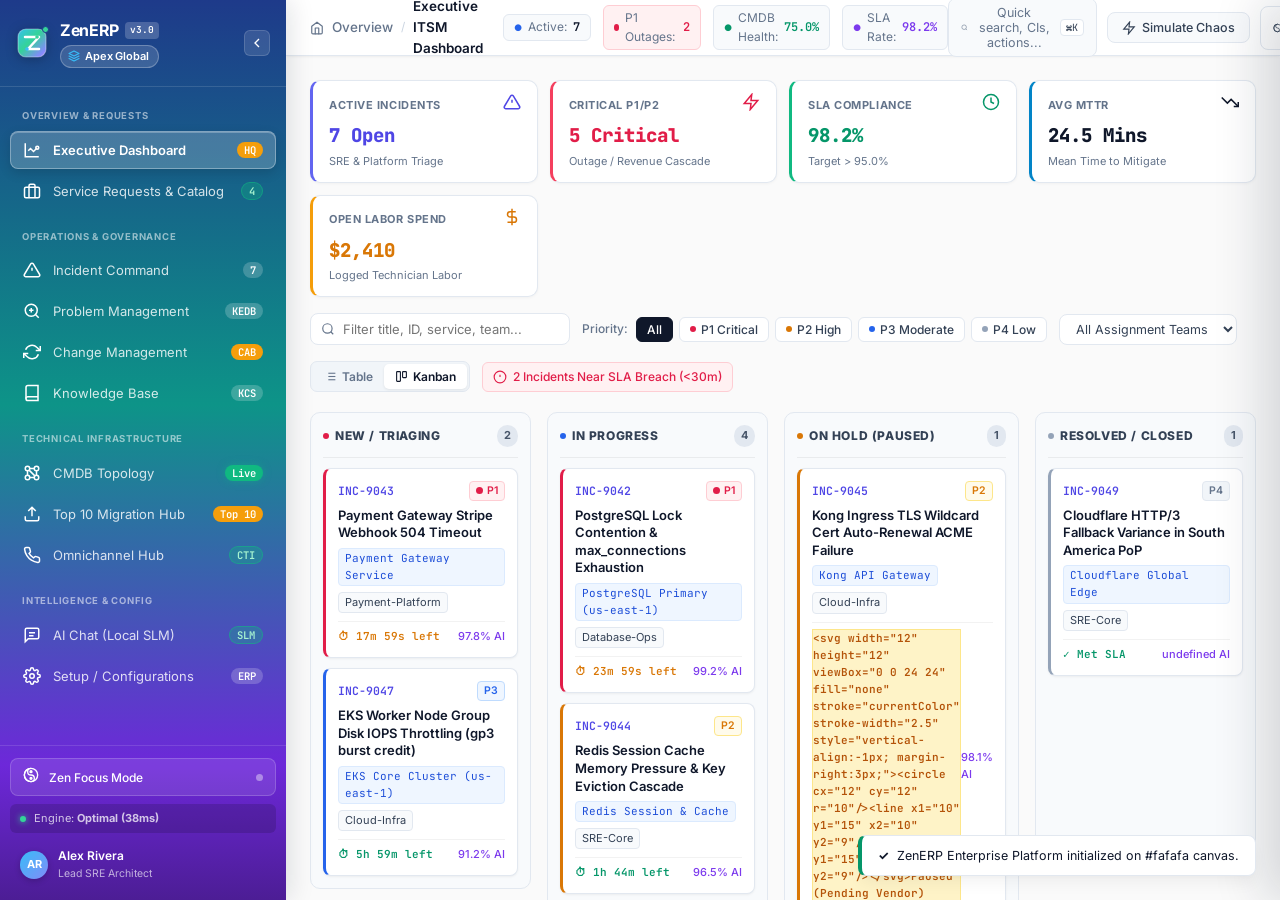
==== commit c7a58de0: "Rebrand to ZenERP with client icon/name, clean hierarchical breadcrumbs, remove persistent top bar s" ====
--- a/static/index.html
+++ b/static/index.html
@@ -3,8 +3,8 @@
 <head>
   <meta charset="UTF-8">
   <meta name="viewport" content="width=device-width, initial-scale=1.0">
-  <title>OpenNow — Zen AI-Native Service Platform & Incident Command</title>
-  <meta name="description" content="Zen-like, ultra-fast ServiceNow alternative. Pure #fafafa canvas, vibrant blue-green-purple sidebar, Top 10 ITSM migration studio, light CMDB topology, and autonomous AI triage.">
+  <title>ZenERP — Enterprise Service Platform & Autonomous ITSM</title>
+  <meta name="description" content="ZenERP: Modern AI-native enterprise service platform. Tranquil #fafafa canvas, vibrant blue-green-purple sidebar, full ITSM suite, and autonomous AI copilot.">
   <link rel="preconnect" href="https://fonts.googleapis.com">
   <link rel="preconnect" href="https://fonts.gstatic.com" crossorigin>
   <link href="https://fonts.googleapis.com/css2?family=Inter:wght@300;400;500;600;700;800&family=JetBrains+Mono:wght@400;500;600&display=swap" rel="stylesheet">
@@ -19,29 +19,41 @@
     <!-- VERTICAL GRADIENT SIDEBAR (BLUE-GREEN-PURPLE)            -->
     <!-- ======================================================== -->
     <aside class="aurora-sidebar" id="global-sidebar">
-      <!-- Top Brand Container -->
+      <!-- Top Brand Container: ZenERP + Client Icon & Name -->
       <div class="sidebar-brand-row">
-        <div class="brand-link" id="brand-home-btn" title="OpenNow — AI-Native Service Platform">
-          <div class="brand-icon-gem">
-            <svg viewBox="0 0 28 28" fill="none" class="brand-svg">
-              <rect x="2" y="2" width="24" height="24" rx="7" fill="url(#sidebar-gem-grad)" stroke="rgba(255,255,255,0.4)" stroke-width="1.2"/>
-              <path d="M7 14.5L11.5 19L21 9.5" stroke="#ffffff" stroke-width="2.5" stroke-linecap="round" stroke-linejoin="round"/>
+        <div class="brand-link" id="brand-home-btn" title="ZenERP — Enterprise Platform">
+          <div class="brand-icon-gem" title="ZenERP">
+            <svg viewBox="0 0 32 32" fill="none" class="brand-svg">
               <defs>
-                <linearGradient id="sidebar-gem-grad" x1="2" y1="2" x2="26" y2="26" gradientUnits="userSpaceOnUse">
+                <linearGradient id="zenerp-gem-grad" x1="0" y1="0" x2="32" y2="32" gradientUnits="userSpaceOnUse">
                   <stop stop-color="#38bdf8"/>
-                  <stop offset="0.5" stop-color="#818cf8"/>
+                  <stop offset="0.45" stop-color="#34d399"/>
+                  <stop offset="0.8" stop-color="#818cf8"/>
                   <stop offset="1" stop-color="#c084fc"/>
                 </linearGradient>
               </defs>
+              <rect x="2" y="2" width="28" height="28" rx="8" fill="url(#zenerp-gem-grad)" stroke="rgba(255,255,255,0.35)" stroke-width="1.2"/>
+              <path d="M9 10h14l-11 12h11" stroke="#ffffff" stroke-width="2.5" stroke-linecap="round" stroke-linejoin="round"/>
+              <circle cx="21" cy="10" r="1.8" fill="#34d399"/>
+              <circle cx="11" cy="22" r="1.8" fill="#38bdf8"/>
             </svg>
-            <span class="brand-live-dot"></span>
+            <span class="brand-live-dot" title="ZenERP Online"></span>
           </div>
           <div class="brand-text-block">
             <div class="brand-title-wrap">
-              <span class="brand-title">OpenNow</span>
-              <span class="badge-zen-ver">v2.4 LTS</span>
-            </div>
-            <span class="brand-subtitle">Zen Enterprise ITSM</span>
+              <span class="brand-title">ZenERP</span>
+              <span class="badge-zen-ver">v3.0</span>
+            </div>
+            <div class="brand-client-row" id="brand-client-badge" title="Active Client Tenant: Apex Global">
+              <span class="client-icon-badge">
+                <svg width="12" height="12" viewBox="0 0 24 24" fill="none" stroke="currentColor" stroke-width="2.2" stroke-linecap="round" stroke-linejoin="round">
+                  <polygon points="12 2 2 7 12 12 22 7 12 2"></polygon>
+                  <polyline points="2 17 12 22 22 17"></polyline>
+                  <polyline points="2 12 12 17 22 12"></polyline>
+                </svg>
+              </span>
+              <span class="client-name-label" id="brand-client-name">Apex Global</span>
+            </div>
           </div>
         </div>
 
@@ -192,30 +204,24 @@
       <!-- Top Zen Header -->
       <header class="zen-header">
         <div class="zen-header-left">
-          <!-- Mobile Sidebar Toggle -->
-          <button class="btn-icon header-sidebar-toggle" id="btn-mobile-sidebar-toggle" title="Toggle Menu">
-            <svg width="18" height="18" viewBox="0 0 24 24" fill="none" stroke="currentColor" stroke-width="2"><line x1="3" y1="12" x2="21" y2="12"/><line x1="3" y1="6" x2="21" y2="6"/><line x1="3" y1="18" x2="21" y2="18"/></svg>
-          </button>
-
-          <!-- Breadcrumb Title -->
-          <div class="header-breadcrumb">
-            <span class="crumb-root">OpenNow</span>
+          <!-- Proper Hierarchical Breadcrumb Navigation (No duplicate brand name, No duplicate hamburger) -->
+          <nav class="header-breadcrumb" aria-label="Breadcrumb">
+            <span class="crumb-home-icon" id="breadcrumb-home-link" title="Navigate to Overview">
+              <svg width="14" height="14" viewBox="0 0 24 24" fill="none" stroke="currentColor" stroke-width="2" stroke-linecap="round" stroke-linejoin="round">
+                <path d="M3 9l9-7 9 7v11a2 2 0 0 1-2 2H5a2 2 0 0 1-2-2z"></path>
+                <polyline points="9 22 9 12 15 12 15 22"></polyline>
+              </svg>
+            </span>
+            <span class="crumb-group" id="header-breadcrumb-group" title="Module Group">Overview</span>
             <span class="crumb-separator">/</span>
-            <span class="crumb-current" id="header-breadcrumb-view">Incident Command</span>
+            <span class="crumb-current" id="header-breadcrumb-view">Executive ITSM Dashboard</span>
             <span class="zen-active-badge" id="zen-mode-badge" style="display: none;">
               <svg width="14" height="14" viewBox="0 0 24 24" fill="none" stroke="currentColor" stroke-width="2" style="vertical-align:-1px; margin-right:4px;"><circle cx="12" cy="12" r="10"/><path d="M12 2a10 10 0 0 0 0 20 5 5 0 0 0 0-10 5 5 0 0 1 0-10z"/></svg>Zen Mode Active
             </span>
-          </div>
-
-          <!-- Quick Metrics Ticker -->
+          </nav>
+
+          <!-- Quick Metrics Ticker (Enterprise setup removed - managed inside Setup) -->
           <div class="zen-header-stats" id="global-stats-bar">
-            <!-- Dynamic Industry & Company DNA Pill -->
-            <div class="stat-pill stat-pill-industry cursor-pointer" id="header-industry-pill" title="Active Industry Archetype & Compliance Standard (Click to Configure)">
-              <span class="industry-indicator-icon" id="header-industry-icon">💳</span>
-              <span class="stat-label">Industry:</span>
-              <span class="stat-value font-mono text-indigo" id="header-industry-name">FinTech</span>
-              <span class="badge-tag tag-compliance" id="header-industry-compliance">PCI-DSS</span>
-            </div>
 
             <div class="stat-pill" title="Total active incidents currently under management">
               <span class="stat-indicator text-blue">●</span>
--- a/static/style.css
+++ b/static/style.css
@@ -329,6 +329,35 @@
   border-radius: 4px;
 }
 
+.brand-client-row {
+  display: inline-flex;
+  align-items: center;
+  gap: 5px;
+  background: rgba(255, 255, 255, 0.15);
+  border: 1px solid rgba(255, 255, 255, 0.25);
+  padding: 2px 7px;
+  border-radius: 999px;
+  max-width: 145px;
+  margin-top: 2px;
+}
+
+.client-icon-badge {
+  display: inline-flex;
+  align-items: center;
+  color: #38bdf8;
+  flex-shrink: 0;
+}
+
+.client-name-label {
+  font-size: 11px;
+  font-weight: 600;
+  color: #ffffff;
+  white-space: nowrap;
+  overflow: hidden;
+  text-overflow: ellipsis;
+  letter-spacing: -0.01em;
+}
+
 .brand-subtitle {
   font-size: 11px;
   color: rgba(255, 255, 255, 0.7);
@@ -598,13 +627,33 @@
   font-size: 13.5px;
 }
 
-.crumb-root {
+.crumb-home-icon {
+  display: inline-flex;
+  align-items: center;
+  color: var(--text-zen-muted);
+  cursor: pointer;
+  transition: color var(--transition-fast);
+}
+
+.crumb-home-icon:hover {
+  color: var(--accent-indigo);
+}
+
+.crumb-group {
   font-weight: 500;
   color: var(--text-zen-muted);
+  cursor: pointer;
+  transition: color var(--transition-fast);
+}
+
+.crumb-group:hover {
+  color: var(--text-zen-primary);
 }
 
 .crumb-separator {
-  color: var(--border-zen-bright);
+  color: #cbd5e1;
+  font-size: 12px;
+  user-select: none;
 }
 
 .crumb-current {
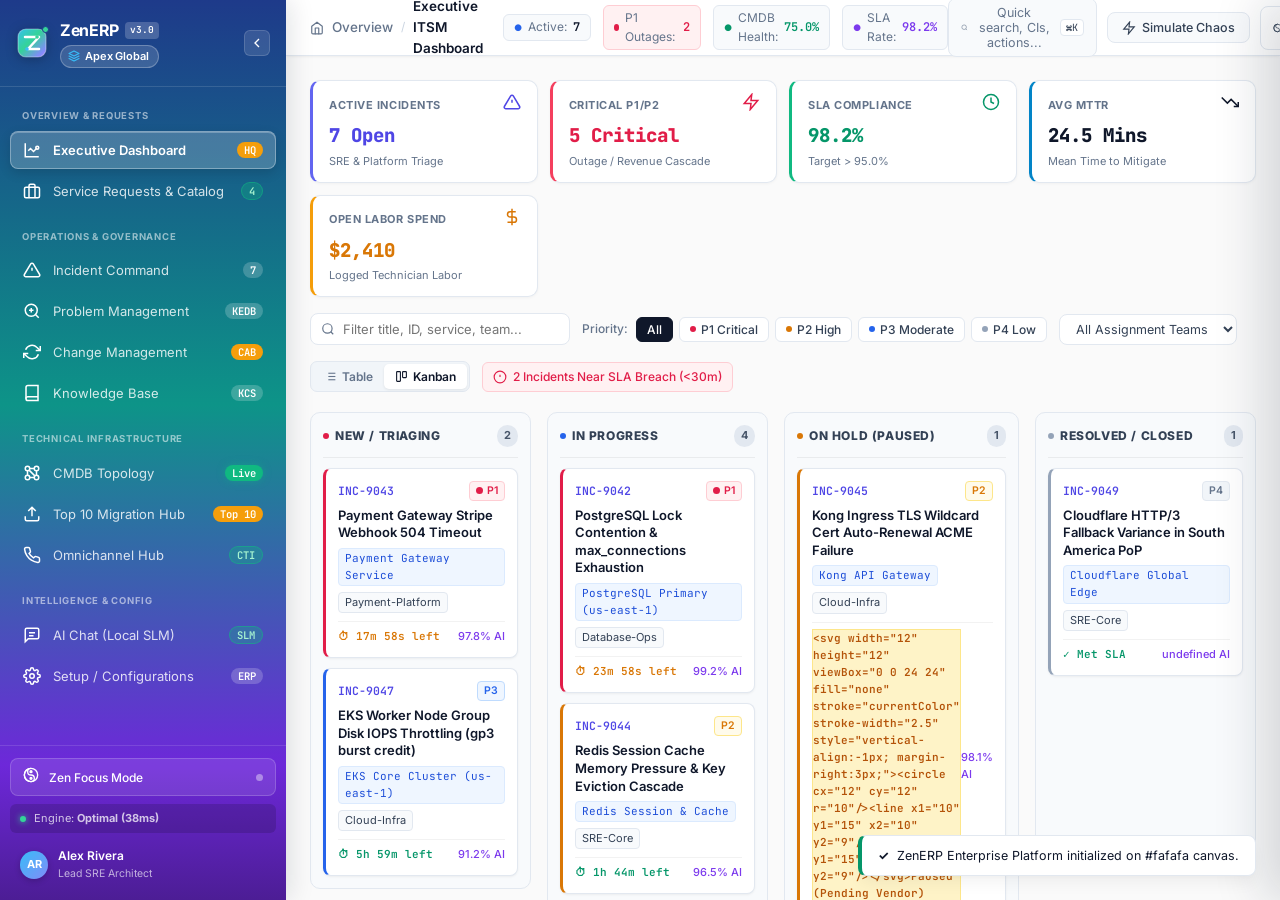
==== commit bcd54da5: "feat(incident): overhaul New Incident form to 75% drawer mini-shell standard with live HUD and manda" ====
--- a/static/index.html
+++ b/static/index.html
@@ -2266,123 +2266,192 @@
     </aside>
 
         <!-- ======================================================== -->
-    <!-- CREATE TICKET MODAL - INTERACTIVE 4-STEP WIZARD (ZERO COGNITIVE OVERLOAD) -->
+    <!-- CREATE TICKET MODAL - 75% DRAWER MINI-SHELL STANDARD     -->
     <!-- ======================================================== -->
     <div class="modal-backdrop" id="create-modal-backdrop">
-      <div class="modal-dialog create-ticket-modal-card wizard-modal-card">
-        <div class="modal-header modal-header-futuristic">
-          <div class="modal-title-wrap">
-            <span class="badge-gem-dot dot-indigo"></span>
-            <div>
-              <h3 style="font-size:18px; font-weight:800; letter-spacing:-0.02em; color:#0f172a;">File Production Incident</h3>
-              <p style="font-size:12px; color:#64748b; margin-top:2px;">Step-by-Step ITIL v4 Triage Wizard • Zero Cognitive Overload</p>
-            </div>
-          </div>
-          <div style="display:flex; align-items:center; gap:12px;">
-            <div class="wizard-step-counter-pill" id="wizard-step-counter">Step 1 of 4</div>
-            <button class="btn-icon-sm" id="btn-close-create-modal">&times;</button>
+      <div class="modal-dialog create-ticket-modal-card drawer-standard-modal">
+        <!-- 1. Top Drawer Command Ribbon -->
+        <div class="drawer-command-ribbon">
+          <div class="drawer-ribbon-left">
+            <span class="drawer-ribbon-key-badge" id="create-modal-record-id">INC-NEW</span>
+            <span class="badge-tag" style="background:#fee2e2; color:#b91c1c; border-color:#fca5a5; font-weight:800;">
+              <svg width="12" height="12" viewBox="0 0 24 24" fill="none" stroke="currentColor" stroke-width="2.5" style="vertical-align:-1px; margin-right:4px;">
+                <path d="M10.29 3.86L1.82 18a2 2 0 0 0 1.71 3h16.94a2 2 0 0 0 1.71-3L13.71 3.86a2 2 0 0 0-3.42 0z"/>
+              </svg>INCIDENT
+            </span>
+            <span class="priority-pill pill-p1" id="create-ribbon-priority-pill">P1</span>
+            <span class="drawer-ribbon-status status-badge-new">⚡ DRAFT / SPECIFICATION</span>
+            <span class="drawer-header-title-summary" id="create-ribbon-title-preview">New Production Incident Specification</span>
+          </div>
+          <div class="drawer-ribbon-actions">
+            <button type="button" class="btn btn-zen-subtle btn-sm" id="btn-cancel-create">Discard</button>
+            <button type="submit" form="form-create-ticket" class="btn btn-zen-primary btn-sm btn-ribbon-action btn-ribbon-start" id="btn-submit-create-ribbon">
+              <svg width="14" height="14" viewBox="0 0 24 24" fill="none" stroke="currentColor" stroke-width="2.2" stroke-linecap="round" stroke-linejoin="round" style="margin-right:4px;">
+                <line x1="22" y1="2" x2="11" y2="13"></line>
+                <polygon points="22 2 15 22 11 13 2 9 22 2"></polygon>
+              </svg>
+              <span>Create &amp; Dispatch Incident</span>
+            </button>
+            <button class="btn-icon-sm" id="btn-close-create-modal" title="Close (Esc)">&times;</button>
           </div>
         </div>
 
-        <!-- Wizard Stepper Navigation Track -->
-        <div class="modal-stepper-bar wizard-stepper-track">
-          <div class="guided-step-item wizard-step-tab active" data-wizard-step="1" id="wizard-tab-1">
-            <div class="step-badge-icon icon-indigo"><svg width="16" height="16" viewBox="0 0 24 24" fill="none" stroke="currentColor" stroke-width="2"><circle cx="12" cy="12" r="10"/><circle cx="12" cy="12" r="6"/><circle cx="12" cy="12" r="2"/></svg></div>
-            <div class="step-text">
-              <span class="step-index">STEP 01</span>
-              <span class="step-name">Scope &amp; Telemetry</span>
-            </div>
-            <span class="wizard-step-check">✓</span>
-          </div>
-          <div class="wizard-step-connector-line" id="wizard-conn-1"></div>
-
-          <div class="guided-step-item wizard-step-tab" data-wizard-step="2" id="wizard-tab-2">
-            <div class="step-badge-icon icon-emerald"><svg width="16" height="16" viewBox="0 0 24 24" fill="none" stroke="currentColor" stroke-width="2"><path d="M20.59 13.41l-7.17 7.17a2 2 0 0 1-2.83 0L2 12V2h10l8.59 8.59a2 2 0 0 1 0 2.82z"/><line x1="7" y1="7" x2="7.01" y2="7"/></svg></div>
-            <div class="step-text">
-              <span class="step-index">STEP 02</span>
-              <span class="step-name">3-Tier Classify</span>
-            </div>
-            <span class="wizard-step-check">✓</span>
-          </div>
-          <div class="wizard-step-connector-line" id="wizard-conn-2"></div>
-
-          <div class="guided-step-item wizard-step-tab" data-wizard-step="3" id="wizard-tab-3">
-            <div class="step-badge-icon icon-amber"><svg width="16" height="16" viewBox="0 0 24 24" fill="none" stroke="currentColor" stroke-width="2"><polygon points="13 2 3 14 12 14 11 22 21 10 12 10 13 2"/></svg></div>
-            <div class="step-text">
-              <span class="step-index">STEP 03</span>
-              <span class="step-name">Priority &amp; SLA HUD</span>
-            </div>
-            <span class="wizard-step-check">✓</span>
-          </div>
-          <div class="wizard-step-connector-line" id="wizard-conn-3"></div>
-
-          <div class="guided-step-item wizard-step-tab" data-wizard-step="4" id="wizard-tab-4">
-            <div class="step-badge-icon icon-violet"><svg width="16" height="16" viewBox="0 0 24 24" fill="none" stroke="currentColor" stroke-width="2"><polygon points="12 2 15.09 8.26 22 9.27 17 14.14 18.18 21.02 12 17.77 5.82 21.02 7 14.14 2 9.27 8.91 8.26 12 2"/></svg></div>
-            <div class="step-text">
-              <span class="step-index">STEP 04</span>
-              <span class="step-name">Routing &amp; AI Copilot</span>
-            </div>
-            <span class="wizard-step-check">✓</span>
+        <!-- 2. Interactive KPI Glass HUD Strip (Live Dynamic Calculation Cards) -->
+        <div class="drawer-kpi-hud-strip">
+          <!-- Card 1: Target SLA Commitment -->
+          <div class="kpi-hud-card" style="border-left: 3.5px solid #6366f1;">
+            <div class="kpi-hud-top">
+              <span class="kpi-hud-title">Target SLA Resolution</span>
+              <span class="kpi-hud-icon">⏱️</span>
+            </div>
+            <span class="kpi-hud-val text-indigo font-mono" id="create-hud-sla-target">1.0 Hour</span>
+            <span class="kpi-hud-sub" id="create-hud-sla-sub">15m Response • P1 Critical</span>
+          </div>
+
+          <!-- Card 2: Priority Matrix HUD -->
+          <div class="kpi-hud-card" style="border-left: 3.5px solid #f43f5e;">
+            <div class="kpi-hud-top">
+              <span class="kpi-hud-title">Calculated Priority</span>
+              <span class="kpi-hud-icon">⚡</span>
+            </div>
+            <span class="kpi-hud-val text-rose" id="create-hud-priority-val">P1 Critical</span>
+            <span class="kpi-hud-sub" id="create-priority-calc-label">Enterprise × Critical = P1</span>
+            <span id="create-priority-preview-badge" style="display:none;" class="priority-pill pill-p1">P1</span>
+          </div>
+
+          <!-- Card 3: Affected CMDB Service -->
+          <div class="kpi-hud-card" style="border-left: 3.5px solid #10b981;">
+            <div class="kpi-hud-top">
+              <span class="kpi-hud-title">Affected Service CI</span>
+              <span class="kpi-hud-icon">🌐</span>
+            </div>
+            <span class="kpi-hud-val" id="create-hud-ci-val" style="font-size:13.5px; white-space:nowrap; overflow:hidden; text-overflow:ellipsis;">PostgreSQL Primary</span>
+            <span class="kpi-hud-sub font-mono" id="create-hud-ci-sub">Tier 1 • Mission Critical</span>
+          </div>
+
+          <!-- Card 4: Support Escalation Queue -->
+          <div class="kpi-hud-card" style="border-left: 3.5px solid #0284c7;">
+            <div class="kpi-hud-top">
+              <span class="kpi-hud-title">Support Assignment</span>
+              <span class="kpi-hud-icon">👥</span>
+            </div>
+            <span class="kpi-hud-val text-blue font-mono" id="create-hud-team-val">SRE-Core</span>
+            <span class="kpi-hud-sub" id="create-hud-tech-sub">Alex Rivera (Lead SRE)</span>
           </div>
         </div>
 
-        <div class="modal-body-vertical wizard-body-canvas">
-          <form id="form-create-ticket" class="create-form-vertical">
-            
-            <!-- ======================================================== -->
-            <!-- WIZARD STEP 1: Incident Scope, Caller & Telemetry Trace   -->
-            <!-- ======================================================== -->
-            <div class="wizard-panel active" id="wizard-panel-1" data-panel="1">
-              <div class="step-guided-card card-step-scope">
-                <div class="card-step-header">
-                  <div class="step-header-left">
-                    <span class="step-tag-pill pill-indigo">STEP 01</span>
-                    <div class="step-title-group">
-                      <span class="step-card-title">Incident Identity &amp; Telemetry Trace</span>
-                      <span class="step-card-subtitle">Define the primary outage headline, reporting caller, and raw diagnostic logs</span>
-                    </div>
-                  </div>
-                  <span class="badge-tag tag-required">Required</span>
-                </div>
-
-                <div class="step-card-body">
-                  <div class="form-row-2 mb-3">
-                    <div class="form-group">
-                      <label for="input-ticket-caller" class="field-label-styled">
-                        <span class="label-icon"><svg width="14" height="14" viewBox="0 0 24 24" fill="none" stroke="currentColor" stroke-width="2"><path d="M20 21v-2a4 4 0 0 0-4-4H8a4 4 0 0 0-4 4v2"/><circle cx="12" cy="7" r="4"/></svg></span>
-                        <span>Reporting Caller / Engineer</span>
-                        <span class="required">*</span>
-                      </label>
-                      <div class="input-with-icon-wrap">
-                        <span class="input-icon-left"><svg width="14" height="14" viewBox="0 0 24 24" fill="none" stroke="currentColor" stroke-width="2"><path d="M4 4h16c1.1 0 2 .9 2 2v12c0 1.1-.9 2-2 2H4c-1.1 0-2-.9-2-2V6c0-1.1.9-2 2-2z"/><polyline points="22,6 12,13 2,6"/></svg></span>
-                        <input type="text" id="input-ticket-caller" class="zen-form-control input-enhanced" value="alex.rivera@opennow.io" placeholder="caller@company.com" required>
+        <!-- 3. Mini-Shell Workspace inside 75% Modal -->
+        <div class="drawer-erp-workspace drawer-mini-shell" style="flex:1; overflow:hidden;">
+          <aside class="drawer-vnav-sidebar">
+            <div class="drawer-vnav-header">
+              <span class="drawer-vnav-eyebrow">INCIDENT DISPATCH</span>
+              <span class="drawer-vnav-heading">New Incident Form</span>
+            </div>
+
+            <nav class="drawer-vnav-menu">
+              <!-- 1. Core & Symptoms -->
+              <button type="button" class="drawer-vnav-item active" data-create-tab="core" title="Title, symptoms & diagnostic error traces">
+                <div class="vnav-item-left">
+                  <span class="vnav-icon-pill pill-blue">🏷️</span>
+                  <div class="vnav-text-col">
+                    <span class="vnav-title">Core &amp; Symptoms</span>
+                    <span class="vnav-sub">Title &amp; Telemetry</span>
+                  </div>
+                </div>
+                <span class="vnav-badge-pill" style="color:#ef4444; font-weight:700;">*Req</span>
+              </button>
+
+              <!-- 2. 3-Tier Classification -->
+              <button type="button" class="drawer-vnav-item" data-create-tab="taxonomy" title="Category, subcategory & item taxonomy">
+                <div class="vnav-item-left">
+                  <span class="vnav-icon-pill pill-emerald">📂</span>
+                  <div class="vnav-text-col">
+                    <span class="vnav-title">3-Tier Taxonomy</span>
+                    <span class="vnav-sub">Category / Sub / Item</span>
+                  </div>
+                </div>
+                <span class="vnav-badge-pill" style="color:#ef4444; font-weight:700;">*Req</span>
+              </button>
+
+              <!-- 3. Priority & SLA Matrix -->
+              <button type="button" class="drawer-vnav-item" data-create-tab="matrix" title="Impact, urgency & SLA calculation">
+                <div class="vnav-item-left">
+                  <span class="vnav-icon-pill pill-amber">⚡</span>
+                  <div class="vnav-text-col">
+                    <span class="vnav-title">Priority &amp; SLA HUD</span>
+                    <span class="vnav-sub">Impact × Urgency</span>
+                  </div>
+                </div>
+                <span class="vnav-badge-pill">Auto</span>
+              </button>
+
+              <!-- 4. People & Routing -->
+              <button type="button" class="drawer-vnav-item" data-create-tab="people" title="Caller, escalation team & technician">
+                <div class="vnav-item-left">
+                  <span class="vnav-icon-pill pill-indigo">👥</span>
+                  <div class="vnav-text-col">
+                    <span class="vnav-title">People &amp; Routing</span>
+                    <span class="vnav-sub">Caller &amp; Support Team</span>
+                  </div>
+                </div>
+                <span class="vnav-badge-pill" style="color:#ef4444; font-weight:700;">*Req</span>
+              </button>
+
+              <!-- 5. CMDB Infrastructure -->
+              <button type="button" class="drawer-vnav-item" data-create-tab="infrastructure" title="Configuration item, environment & blast radius">
+                <div class="vnav-item-left">
+                  <span class="vnav-icon-pill pill-slate">🌐</span>
+                  <div class="vnav-text-col">
+                    <span class="vnav-title">CMDB Topology</span>
+                    <span class="vnav-sub">Affected CI &amp; Tier</span>
+                  </div>
+                </div>
+                <span class="vnav-badge-pill">CMDB</span>
+              </button>
+
+              <!-- 6. AI Copilot Assist -->
+              <button type="button" class="drawer-vnav-item" data-create-tab="ai-triage" title="Neural triage, suggested runbooks & risk analysis">
+                <div class="vnav-item-left">
+                  <span class="vnav-icon-pill pill-purple">🤖</span>
+                  <div class="vnav-text-col">
+                    <span class="vnav-title">AI Copilot Triage</span>
+                    <span class="vnav-sub">Heuristics &amp; Runbooks</span>
+                  </div>
+                </div>
+                <span class="vnav-badge-pill pill-purple-tag">✦ Live</span>
+              </button>
+            </nav>
+          </aside>
+
+          <!-- Right Content Area -->
+          <div class="drawer-main-content">
+            <form id="form-create-ticket" class="create-form-vertical">
+
+              <!-- ======================================================== -->
+              <!-- PANEL 1: Core & Symptoms                                 -->
+              <!-- ======================================================== -->
+              <div class="create-panel active" id="create-panel-core" data-panel="core">
+                <!-- Top Card: Mandatory Fields -->
+                <div class="create-card-section">
+                  <div class="create-card-header">
+                    <div class="create-card-header-left">
+                      <span class="step-tag-pill pill-blue">PRIMARY SPECIFICATION</span>
+                      <div>
+                        <div class="create-card-title">Incident Headline &amp; Diagnostic Symptoms</div>
+                        <div class="create-card-subtitle">Essential outage summary and diagnostic error trace for on-call engineers</div>
                       </div>
                     </div>
-
-                    <div class="form-group">
-                      <label for="select-caller-dept" class="field-label-styled">
-                        <span class="label-icon"><svg width="14" height="14" viewBox="0 0 24 24" fill="none" stroke="currentColor" stroke-width="2"><rect x="4" y="2" width="16" height="20" rx="2" ry="2"/><line x1="9" y1="22" x2="9" y2="22.01"/><line x1="15" y1="22" x2="15" y2="22.01"/></svg></span>
-                        <span>Department / Tier</span>
-                      </label>
-                      <select id="select-caller-dept" class="zen-form-control zen-select select-enhanced">
-                        <option value="Site Reliability Engineering" selected>Site Reliability Engineering (SRE)</option>
-                        <option value="Platform Operations">Platform Operations</option>
-                        <option value="Payment Engineering">Payment Engineering</option>
-                        <option value="Security Operations">SecOps / Infosec</option>
-                        <option value="Executive Management">Executive Management (VIP)</option>
-                      </select>
-                    </div>
+                    <span class="badge-tag tag-required">* Mandatory</span>
                   </div>
 
                   <div class="form-group mb-3">
                     <label for="input-ticket-title" class="field-label-styled">
-                      <span class="label-icon"><svg width="14" height="14" viewBox="0 0 24 24" fill="none" stroke="currentColor" stroke-width="2"><circle cx="12" cy="12" r="10"/><circle cx="12" cy="12" r="6"/><circle cx="12" cy="12" r="2"/></svg></span>
+                      <span class="label-icon">📌</span>
                       <span>Incident Title &amp; Headline</span>
                       <span class="required">*</span>
                     </label>
                     <div class="input-with-icon-wrap">
-                      <span class="input-icon-left">📌</span>
-                      <input type="text" id="input-ticket-title" class="zen-form-control input-enhanced" placeholder="e.g., PostgreSQL Lock Contention causing 504 on checkout endpoint" required>
+                      <input type="text" id="input-ticket-title" class="zen-form-control input-enhanced" placeholder="e.g., PostgreSQL Lock Contention causing HTTP 504 Gateway Timeouts" required>
                     </div>
                   </div>
 
@@ -2397,42 +2466,71 @@
                         <span class="ai-sparkle-dot"></span> AI Copilot analyzing stream...
                       </span>
                     </div>
-                    <textarea id="input-ticket-desc" class="zen-form-control form-textarea input-enhanced font-mono" rows="5" placeholder="Paste HTTP 5xx traces, Datadog/CloudWatch alert URLs, affected endpoints, or error codes..." required></textarea>
+                    <textarea id="input-ticket-desc" class="zen-form-control form-textarea input-enhanced font-mono" rows="6" placeholder="Paste HTTP 5xx traces, Datadog/CloudWatch alert URLs, affected endpoints, or error codes..." required></textarea>
                     <div class="field-micro-hint">
-                      <span>💡 Tip: Pasting stack traces or server error codes activates real-time automated root-cause detection in Step 4.</span>
-                    </div>
-                  </div>
-                </div>
-              </div>
-
-              <!-- Wizard Step 1 Navigation Bar -->
-              <div class="wizard-nav-footer">
-                <button type="button" class="btn btn-zen-subtle" id="btn-cancel-create">Discard</button>
-                <button type="button" class="btn btn-zen-primary btn-wizard-next" data-next-step="2" id="btn-step1-next">
-                  <span>Continue to 3-Tier Classification</span>
-                  <svg width="16" height="16" viewBox="0 0 24 24" fill="none" stroke="currentColor" stroke-width="2.5"><path d="M5 12h14M12 5l7 7-7 7"/></svg>
-                </button>
-              </div>
-            </div>
-
-            <!-- ======================================================== -->
-            <!-- WIZARD STEP 2: 3-Tier ITIL Taxonomy & CMDB Service        -->
-            <!-- ======================================================== -->
-            <div class="wizard-panel" id="wizard-panel-2" data-panel="2" style="display: none;">
-              <div class="step-guided-card card-step-classification">
-                <div class="card-step-header">
-                  <div class="step-header-left">
-                    <span class="step-tag-pill pill-emerald">STEP 02</span>
-                    <div class="step-title-group">
-                      <span class="step-card-title">Three-Tier ITIL Taxonomic Classification</span>
-                      <span class="step-card-subtitle">Structure incident taxonomy for accurate analytics, routing rules, and SLA policies</span>
-                    </div>
-                  </div>
-                  <span class="badge-tag tag-required">Required</span>
-                </div>
-
-                <div class="step-card-body">
-                  <div class="form-row-3 mb-4">
+                      <span>💡 Real-time heuristic AI Copilot analyzes symptoms continuously to predict root cause, priority, and blast radius.</span>
+                    </div>
+                  </div>
+                </div>
+
+                <!-- Bottom Card: Recommended / Optional Fields -->
+                <div class="create-card-section">
+                  <div class="create-card-header">
+                    <div class="create-card-header-left">
+                      <span class="step-tag-pill pill-slate">RECOMMENDED TELEMETRY</span>
+                      <div>
+                        <div class="create-card-title">Diagnostic Telemetry &amp; Impact Scope</div>
+                        <div class="create-card-subtitle">Optional telemetry codes and business impact scope estimates</div>
+                      </div>
+                    </div>
+                    <span class="badge-tag tag-optional">Optional / Recommended</span>
+                  </div>
+
+                  <div class="form-row-2">
+                    <div class="form-group">
+                      <label for="input-ticket-error-code" class="field-label-styled">
+                        <span class="label-icon">⚠️</span>
+                        <span>Primary Error / Alert Code</span>
+                      </label>
+                      <input type="text" id="input-ticket-error-code" class="zen-form-control input-enhanced font-mono" placeholder="e.g. HTTP-504, PG-DEADLOCK-01, OOM-KILLED">
+                    </div>
+                    <div class="form-group">
+                      <label for="input-ticket-impact-estimate" class="field-label-styled">
+                        <span class="label-icon">📊</span>
+                        <span>Estimated User / Volume Impact</span>
+                      </label>
+                      <input type="text" id="input-ticket-impact-estimate" class="zen-form-control input-enhanced" placeholder="e.g. ~12,000 checkout transactions impacted / min">
+                    </div>
+                  </div>
+                </div>
+
+                <div class="create-section-footer">
+                  <button type="button" class="btn-section-prev" style="visibility:hidden;">Back</button>
+                  <button type="button" class="btn-section-next" data-goto-panel="taxonomy">
+                    <span>Next: 3-Tier Taxonomy</span>
+                    <svg width="16" height="16" viewBox="0 0 24 24" fill="none" stroke="currentColor" stroke-width="2.5"><path d="M5 12h14M12 5l7 7-7 7"/></svg>
+                  </button>
+                </div>
+              </div>
+
+              <!-- ======================================================== -->
+              <!-- PANEL 2: 3-Tier Classification                           -->
+              <!-- ======================================================== -->
+              <div class="create-panel" id="create-panel-taxonomy" data-panel="taxonomy">
+                <!-- Top Card: Mandatory Fields -->
+                <div class="create-card-section">
+                  <div class="create-card-header">
+                    <div class="create-card-header-left">
+                      <span class="step-tag-pill pill-emerald">MANDATORY TAXONOMY</span>
+                      <div>
+                        <div class="create-card-title">Three-Tier ITIL Classification</div>
+                        <div class="create-card-subtitle">Structured taxonomy hierarchy for accurate routing, metrics, and contractual SLA policies</div>
+                      </div>
+                    </div>
+                    <span class="badge-tag tag-required">* Mandatory</span>
+                  </div>
+
+                  <div class="form-row-3 mb-3">
                     <div class="form-group">
                       <label for="select-ticket-category" class="field-label-styled">
                         <span class="label-icon">📁</span>
@@ -2458,148 +2556,196 @@
                       <select id="select-ticket-item" class="zen-form-control zen-select select-enhanced" required></select>
                     </div>
                   </div>
-
-                  <!-- Configuration Item (CI) Link -->
-                  <div class="form-group">
-                    <label for="select-ticket-ci" class="field-label-styled">
-                      <span class="label-icon">🌐</span>
-                      <span>Affected CMDB Configuration Item (CI)</span>
-                      <span class="required">*</span>
-                    </label>
-                    <select id="select-ticket-ci" class="zen-form-control zen-select select-enhanced">
-                      <option value="CI-DB-001">PostgreSQL Primary (us-east-1) • Tier 1 Mission Critical</option>
-                      <option value="CI-PAY-003">Payment Gateway Service • Tier 1 Financial Transaction</option>
-                      <option value="CI-CACHE-002">Redis Session Cache • Tier 2 In-Memory Cluster</option>
-                      <option value="CI-AUTH-004">Auth0 &amp; JWT Token Service • Tier 1 Identity Provider</option>
-                      <option value="CI-INGRESS-005">Kong API Gateway Ingress • Tier 1 Edge Router</option>
-                      <option value="CI-K8S-006">EKS Core Cluster (us-east-1) • Tier 1 Compute Engine</option>
-                      <option value="CI-KAFKA-007">Kafka Order Event Bus • Tier 1 Event Streaming</option>
-                      <option value="CI-CDN-008">Cloudflare Global Edge • Tier 1 Global Anycast</option>
-                    </select>
-                    <div class="field-micro-hint">
-                      <span>🔗 Linking a CI automatically associates its upstream dependencies and downstream blast radius.</span>
-                    </div>
-                  </div>
-                </div>
-              </div>
-
-              <!-- Wizard Step 2 Navigation Bar -->
-              <div class="wizard-nav-footer">
-                <button type="button" class="btn btn-zen-subtle btn-wizard-prev" data-prev-step="1">
-                  <svg width="16" height="16" viewBox="0 0 24 24" fill="none" stroke="currentColor" stroke-width="2.5"><path d="M19 12H5M12 19l-7-7 7-7"/></svg>
-                  <span>Back to Scope</span>
-                </button>
-                <button type="button" class="btn btn-zen-primary btn-wizard-next" data-next-step="3" id="btn-step2-next">
-                  <span>Continue to Priority Matrix &amp; SLA</span>
-                  <svg width="16" height="16" viewBox="0 0 24 24" fill="none" stroke="currentColor" stroke-width="2.5"><path d="M5 12h14M12 5l7 7-7 7"/></svg>
-                </button>
-              </div>
-            </div>
-
-            <!-- ======================================================== -->
-            <!-- WIZARD STEP 3: Priority Matrix & Live SLA Target HUD      -->
-            <!-- ======================================================== -->
-            <div class="wizard-panel" id="wizard-panel-3" data-panel="3" style="display: none;">
-              <div class="step-guided-card card-step-matrix">
-                <div class="card-step-header">
-                  <div class="step-header-left">
-                    <span class="step-tag-pill pill-amber">STEP 03</span>
-                    <div class="step-title-group">
-                      <span class="step-card-title">Impact × Urgency Matrix &amp; SLA Target HUD</span>
-                      <span class="step-card-subtitle">Calculates contractual response and resolution countdown target</span>
-                    </div>
-                  </div>
-                  <span class="badge-tag tag-auto">Auto-Calculated</span>
-                </div>
-
-                <div class="step-card-body">
-                  <div class="matrix-interactive-layout">
-                    <div class="matrix-inputs-col">
-                      <div class="form-group mb-3">
-                        <label for="select-ticket-impact" class="field-label-styled">
-                          <span class="label-icon">💥</span>
-                          <span>Business Impact Scope</span>
-                          <span class="required">*</span>
-                        </label>
-                        <select id="select-ticket-impact" class="zen-form-control zen-select select-enhanced">
-                          <option value="Enterprise" selected>Enterprise (High / Org-wide Outage)</option>
-                          <option value="Department">Department (Medium / Core Service Degraded)</option>
-                          <option value="Single User">Single User (Low / Localized Minor Issue)</option>
-                        </select>
+                </div>
+
+                <!-- Bottom Card: Recommended / Optional Fields -->
+                <div class="create-card-section">
+                  <div class="create-card-header">
+                    <div class="create-card-header-left">
+                      <span class="step-tag-pill pill-slate">RECOMMENDED METADATA</span>
+                      <div>
+                        <div class="create-card-title">Architectural Layer &amp; Workaround Status</div>
+                        <div class="create-card-subtitle">Additional operational context to guide emergency response</div>
                       </div>
-
-                      <div class="form-group">
-                        <label for="select-ticket-urgency" class="field-label-styled">
-                          <span class="label-icon">⏱️</span>
-                          <span>Operational Urgency</span>
-                          <span class="required">*</span>
-                        </label>
-                        <select id="select-ticket-urgency" class="zen-form-control zen-select select-enhanced">
-                          <option value="Critical">Critical (Immediate Outage / Revenue at Risk)</option>
-                          <option value="High" selected>High (Severe Disruption / No Workaround)</option>
-                          <option value="Medium">Medium (Workaround Exists / Business Operational)</option>
-                          <option value="Low">Low (Informational / Scheduled Routine Action)</option>
-                        </select>
+                    </div>
+                    <span class="badge-tag tag-optional">Optional / Recommended</span>
+                  </div>
+
+                  <div class="form-row-2">
+                    <div class="form-group">
+                      <label for="select-ticket-arch-layer" class="field-label-styled">
+                        <span class="label-icon">🏗️</span>
+                        <span>Architectural Layer</span>
+                      </label>
+                      <select id="select-ticket-arch-layer" class="zen-form-control zen-select select-enhanced">
+                        <option value="Database Primary">Database Core (RDBMS / Primary Cluster)</option>
+                        <option value="API Ingress">API Gateway / Ingress Layer</option>
+                        <option value="Compute Engine">Kubernetes Compute &amp; Pods</option>
+                        <option value="Event Streaming">Message Queue / Event Bus (Kafka)</option>
+                        <option value="Edge Network">CDN / Edge Network (Cloudflare)</option>
+                      </select>
+                    </div>
+                    <div class="form-group">
+                      <label for="select-ticket-workaround" class="field-label-styled">
+                        <span class="label-icon">🔄</span>
+                        <span>Immediate Workaround Status</span>
+                      </label>
+                      <select id="select-ticket-workaround" class="zen-form-control zen-select select-enhanced">
+                        <option value="None" selected>No Known Workaround (Active Disruption)</option>
+                        <option value="Failover Replica">Failover Read-Replica Active</option>
+                        <option value="Client Throttling">Client-Side Retry Throttling Active</option>
+                        <option value="DNS Diverted">Traffic Diverted to Secondary Region</option>
+                      </select>
+                    </div>
+                  </div>
+                </div>
+
+                <div class="create-section-footer">
+                  <button type="button" class="btn-section-prev" data-goto-panel="core">
+                    <svg width="16" height="16" viewBox="0 0 24 24" fill="none" stroke="currentColor" stroke-width="2.5"><path d="M19 12H5M12 19l-7-7 7-7"/></svg>
+                    <span>Previous: Core &amp; Symptoms</span>
+                  </button>
+                  <button type="button" class="btn-section-next" data-goto-panel="matrix">
+                    <span>Next: Priority &amp; SLA HUD</span>
+                    <svg width="16" height="16" viewBox="0 0 24 24" fill="none" stroke="currentColor" stroke-width="2.5"><path d="M5 12h14M12 5l7 7-7 7"/></svg>
+                  </button>
+                </div>
+              </div>
+
+              <!-- ======================================================== -->
+              <!-- PANEL 3: Priority & SLA Matrix                           -->
+              <!-- ======================================================== -->
+              <div class="create-panel" id="create-panel-matrix" data-panel="matrix">
+                <!-- Top Card: Mandatory Fields -->
+                <div class="create-card-section">
+                  <div class="create-card-header">
+                    <div class="create-card-header-left">
+                      <span class="step-tag-pill pill-amber">MANDATORY SEVERITY MATRIX</span>
+                      <div>
+                        <div class="create-card-title">Impact × Urgency Matrix &amp; SLA Commitment</div>
+                        <div class="create-card-subtitle">Determines operational priority and binds contractual MTTA and MTTR clocks</div>
                       </div>
                     </div>
-
-                    <!-- Dynamic Priority Matrix & SLA HUD Card -->
-                    <div class="matrix-hud-card" id="matrix-hud-container">
-                      <div class="hud-top-row">
-                        <span class="hud-label">CALCULATED PRIORITY</span>
-                        <span class="priority-pill pill-p1 hud-priority-badge" id="create-priority-preview-badge">P1</span>
+                    <span class="badge-tag tag-auto">Auto-Calculated</span>
+                  </div>
+
+                  <div class="form-row-2 mb-3">
+                    <div class="form-group">
+                      <label for="select-ticket-impact" class="field-label-styled">
+                        <span class="label-icon">💥</span>
+                        <span>Business Impact Scope</span>
+                        <span class="required">*</span>
+                      </label>
+                      <select id="select-ticket-impact" class="zen-form-control zen-select select-enhanced">
+                        <option value="Enterprise" selected>Enterprise (High / Org-wide Outage)</option>
+                        <option value="Department">Department (Medium / Core Service Degraded)</option>
+                        <option value="Single User">Single User (Low / Localized Minor Issue)</option>
+                      </select>
+                    </div>
+
+                    <div class="form-group">
+                      <label for="select-ticket-urgency" class="field-label-styled">
+                        <span class="label-icon">⏱️</span>
+                        <span>Operational Urgency</span>
+                        <span class="required">*</span>
+                      </label>
+                      <select id="select-ticket-urgency" class="zen-form-control zen-select select-enhanced">
+                        <option value="Critical">Critical (Immediate Outage / Revenue at Risk)</option>
+                        <option value="High" selected>High (Severe Disruption / No Workaround)</option>
+                        <option value="Medium">Medium (Workaround Exists / Business Operational)</option>
+                        <option value="Low">Low (Informational / Scheduled Routine Action)</option>
+                      </select>
+                    </div>
+                  </div>
+
+                  <!-- Visual Priority Formula Banner -->
+                  <div style="background: linear-gradient(135deg, #f8fafc 0%, #f1f5f9 100%); border:1px solid #e2e8f0; border-radius:10px; padding:14px 18px; display:flex; align-items:center; justify-content:space-between; gap:16px;">
+                    <div style="display:flex; align-items:center; gap:14px;">
+                      <div class="priority-pill pill-p1" id="create-matrix-pill-inline" style="font-size:16px; padding:6px 14px; border-radius:8px;">P1 Critical</div>
+                      <div>
+                        <div style="font-size:13.5px; font-weight:700; color:#0f172a;" id="create-matrix-formula-text">Enterprise × High = P1 Critical</div>
+                        <div style="font-size:11.5px; color:#64748b; margin-top:2px;">Target First Response: <strong class="text-indigo" id="create-sla-resp-text">15 Minutes</strong> • Resolution Target: <strong class="text-indigo" id="create-sla-res-text">1.0 Hour</strong></div>
                       </div>
-                      <div class="hud-formula-row">
-                        <span id="create-priority-calc-label">Enterprise × High = P1 Critical</span>
+                    </div>
+                    <span class="badge-tag tag-compliance font-mono">ITIL Standard</span>
+                  </div>
+                </div>
+
+                <!-- Bottom Card: Recommended / Optional Fields -->
+                <div class="create-card-section">
+                  <div class="create-card-header">
+                    <div class="create-card-header-left">
+                      <span class="step-tag-pill pill-slate">RECOMMENDED GOVERNANCE</span>
+                      <div>
+                        <div class="create-card-title">Executive Escalation &amp; SLA Override</div>
+                        <div class="create-card-subtitle">Flags for VIP customer escalations or special contractual provisions</div>
                       </div>
-                      <div class="hud-sla-row">
-                        <div class="hud-sla-chip chip-response">
-                          <span>First Response SLA:</span>
-                          <strong id="hud-sla-response">15 Minutes</strong>
-                        </div>
-                        <div class="hud-sla-chip chip-resolution">
-                          <span>Resolution SLA Target:</span>
-                          <strong id="hud-sla-resolution">1.0 Hour</strong>
-                        </div>
+                    </div>
+                    <span class="badge-tag tag-optional">Optional / Governance</span>
+                  </div>
+
+                  <div class="form-row-2">
+                    <div class="form-group">
+                      <label class="field-label-styled">
+                        <span class="label-icon">⭐</span>
+                        <span>Executive / VIP Escalation Override</span>
+                      </label>
+                      <label style="display:flex; align-items:center; gap:8px; font-size:13px; font-weight:600; color:#334155; margin-top:6px; cursor:pointer;">
+                        <input type="checkbox" id="check-ticket-vip" style="width:16px; height:16px;">
+                        <span>Mark as High-Priority C-Suite / Key Account Escalation</span>
+                      </label>
+                    </div>
+                    <div class="form-group">
+                      <label for="input-ticket-sla-override" class="field-label-styled">
+                        <span class="label-icon">📝</span>
+                        <span>Contractual SLA Override Note</span>
+                      </label>
+                      <input type="text" id="input-ticket-sla-override" class="zen-form-control input-enhanced" placeholder="Optional rationale for custom SLA adjustments">
+                    </div>
+                  </div>
+                </div>
+
+                <div class="create-section-footer">
+                  <button type="button" class="btn-section-prev" data-goto-panel="taxonomy">
+                    <svg width="16" height="16" viewBox="0 0 24 24" fill="none" stroke="currentColor" stroke-width="2.5"><path d="M19 12H5M12 19l-7-7 7-7"/></svg>
+                    <span>Previous: Taxonomy</span>
+                  </button>
+                  <button type="button" class="btn-section-next" data-goto-panel="people">
+                    <span>Next: People &amp; Routing</span>
+                    <svg width="16" height="16" viewBox="0 0 24 24" fill="none" stroke="currentColor" stroke-width="2.5"><path d="M5 12h14M12 5l7 7-7 7"/></svg>
+                  </button>
+                </div>
+              </div>
+
+              <!-- ======================================================== -->
+              <!-- PANEL 4: People & Routing                                -->
+              <!-- ======================================================== -->
+              <div class="create-panel" id="create-panel-people" data-panel="people">
+                <!-- Top Card: Mandatory Fields -->
+                <div class="create-card-section">
+                  <div class="create-card-header">
+                    <div class="create-card-header-left">
+                      <span class="step-tag-pill pill-indigo">MANDATORY OWNERSHIP</span>
+                      <div>
+                        <div class="create-card-title">Reporting Caller &amp; Escalation Support Team</div>
+                        <div class="create-card-subtitle">Connect primary engineering escalation queue and reporting caller identity</div>
                       </div>
                     </div>
-                  </div>
-                </div>
-              </div>
-
-              <!-- Wizard Step 3 Navigation Bar -->
-              <div class="wizard-nav-footer">
-                <button type="button" class="btn btn-zen-subtle btn-wizard-prev" data-prev-step="2">
-                  <svg width="16" height="16" viewBox="0 0 24 24" fill="none" stroke="currentColor" stroke-width="2.5"><path d="M19 12H5M12 19l-7-7 7-7"/></svg>
-                  <span>Back to Classification</span>
-                </button>
-                <button type="button" class="btn btn-zen-primary btn-wizard-next" data-next-step="4" id="btn-step3-next">
-                  <span>Continue to Routing &amp; AI Copilot</span>
-                  <svg width="16" height="16" viewBox="0 0 24 24" fill="none" stroke="currentColor" stroke-width="2.5"><path d="M5 12h14M12 5l7 7-7 7"/></svg>
-                </button>
-              </div>
-            </div>
-
-            <!-- ======================================================== -->
-            <!-- WIZARD STEP 4: Assignment Routing & Autonomous AI Copilot -->
-            <!-- ======================================================== -->
-            <div class="wizard-panel" id="wizard-panel-4" data-panel="4" style="display: none;">
-              
-              <!-- Routing & Ownership Card -->
-              <div class="step-guided-card card-step-assignment mb-3">
-                <div class="card-step-header">
-                  <div class="step-header-left">
-                    <span class="step-tag-pill pill-sky">STEP 04</span>
-                    <div class="step-title-group">
-                      <span class="step-card-title">Support Team Escalation &amp; Primary Assignee</span>
-                      <span class="step-card-subtitle">Connect primary engineering escalation queue and on-call technician</span>
-                    </div>
-                  </div>
-                  <span class="badge-tag tag-routing">Smart Routing</span>
-                </div>
-
-                <div class="step-card-body">
-                  <div class="form-row-2">
+                    <span class="badge-tag tag-required">* Mandatory</span>
+                  </div>
+
+                  <div class="form-row-2 mb-3">
+                    <div class="form-group">
+                      <label for="input-ticket-caller" class="field-label-styled">
+                        <span class="label-icon">👤</span>
+                        <span>Reporting Caller / Engineer</span>
+                        <span class="required">*</span>
+                      </label>
+                      <div class="input-with-icon-wrap">
+                        <input type="text" id="input-ticket-caller" class="zen-form-control input-enhanced" value="alex.rivera@opennow.io" placeholder="caller@company.com" required>
+                      </div>
+                    </div>
+
                     <div class="form-group">
                       <label for="select-ticket-team" class="field-label-styled">
                         <span class="label-icon">👥</span>
@@ -2607,14 +2753,30 @@
                         <span class="required">*</span>
                       </label>
                       <select id="select-ticket-team" class="zen-form-control zen-select select-enhanced">
+                        <option value="SRE-Core" selected>SRE Core (Reliability &amp; Outages)</option>
                         <option value="Database-Ops">Database Ops (DBA Escalation)</option>
-                        <option value="SRE-Core" selected>SRE Core (Reliability &amp; Outages)</option>
                         <option value="Payment-Platform">Payment Platform (FinTech Core)</option>
                         <option value="Cloud-Infra">Cloud Infra (AWS / Kubernetes)</option>
                         <option value="Security-SecOps">SecOps / IAM Security</option>
                       </select>
                     </div>
-
+                  </div>
+                </div>
+
+                <!-- Bottom Card: Recommended / Optional Fields -->
+                <div class="create-card-section">
+                  <div class="create-card-header">
+                    <div class="create-card-header-left">
+                      <span class="step-tag-pill pill-slate">RECOMMENDED ROUTING</span>
+                      <div>
+                        <div class="create-card-title">Primary Technician &amp; Notification Watchers</div>
+                        <div class="create-card-subtitle">Designate on-call engineer and stakeholder notification distribution list</div>
+                      </div>
+                    </div>
+                    <span class="badge-tag tag-optional">Optional / Recommended</span>
+                  </div>
+
+                  <div class="form-row-2 mb-3">
                     <div class="form-group">
                       <label for="select-ticket-technician" class="field-label-styled">
                         <span class="label-icon">🧑‍💻</span>
@@ -2628,53 +2790,179 @@
                         <option value="Unassigned">Auto-Dispatch to Pool</option>
                       </select>
                     </div>
-                  </div>
-                </div>
-              </div>
-
-              <!-- Autonomous AI Assist Widget -->
-              <div class="step-guided-card card-step-ai">
-                <div class="ai-bottom-head">
-                  <div class="ai-bottom-head-left">
-                    <div class="ai-bottom-sparkle-gem">✦</div>
-                    <div class="ai-bottom-titles">
-                      <h4>Autonomous AI Triage Copilot</h4>
-                      <span>Continuous neural analysis of symptoms, topology blast radius, and historical incident patterns</span>
-                    </div>
-                  </div>
-                  <span class="badge-tag tag-ai-live">● Real-time Heuristics</span>
-                </div>
-
-                <div class="ai-copilot-body-bottom" id="live-ai-copilot-content">
-                  <div class="ai-empty-prompt">
-                    <div class="ai-pulsing-rings">
-                      <div class="ring-1"></div>
-                      <div class="ring-2"></div>
-                    </div>
-                    <p>AI Copilot actively analyzes the symptoms entered in Step 1 to predict root cause, blast radius risk, and recommended runbook steps.</p>
-                  </div>
-                </div>
-              </div>
-
-              <!-- Wizard Step 4 Final Dispatch Navigation Bar -->
-              <div class="wizard-nav-footer modal-dispatch-bar mt-3">
-                <button type="button" class="btn btn-zen-subtle btn-wizard-prev" data-prev-step="3">
-                  <svg width="16" height="16" viewBox="0 0 24 24" fill="none" stroke="currentColor" stroke-width="2.5"><path d="M19 12H5M12 19l-7-7 7-7"/></svg>
-                  <span>Back to Severity</span>
-                </button>
-                <div class="dispatch-sla-notice">
-                  <span class="notice-icon">⏱️</span>
-                  <span>Submitting immediately starts contractual SLA countdown and pages on-call.</span>
-                </div>
-                <button type="submit" class="btn btn-zen-primary btn-dispatch-prominent" id="btn-submit-wizard-dispatch">
-                  <svg width="17" height="17" viewBox="0 0 24 24" fill="none" stroke="currentColor" stroke-width="2.5"><path d="M5 12h14M12 5l7 7-7 7"/></svg>
-                  <span>🚀 Dispatch Incident &amp; Page On-Call</span>
-                </button>
-              </div>
-
-            </div>
-
-          </form>
+
+                    <div class="form-group">
+                      <label for="select-caller-dept" class="field-label-styled">
+                        <span class="label-icon">🏢</span>
+                        <span>Department / Tier</span>
+                      </label>
+                      <select id="select-caller-dept" class="zen-form-control zen-select select-enhanced">
+                        <option value="Site Reliability Engineering" selected>Site Reliability Engineering (SRE)</option>
+                        <option value="Platform Operations">Platform Operations</option>
+                        <option value="Payment Engineering">Payment Engineering</option>
+                        <option value="Security Operations">SecOps / Infosec</option>
+                        <option value="Executive Management">Executive Management (VIP)</option>
+                      </select>
+                    </div>
+                  </div>
+
+                  <div class="form-group">
+                    <label for="input-ticket-watchers" class="field-label-styled">
+                      <span class="label-icon">📧</span>
+                      <span>Stakeholder Watchers &amp; CC Alerts</span>
+                    </label>
+                    <input type="text" id="input-ticket-watchers" class="zen-form-control input-enhanced" placeholder="stakeholders@company.com, oncall-lead@company.com">
+                  </div>
+                </div>
+
+                <div class="create-section-footer">
+                  <button type="button" class="btn-section-prev" data-goto-panel="matrix">
+                    <svg width="16" height="16" viewBox="0 0 24 24" fill="none" stroke="currentColor" stroke-width="2.5"><path d="M19 12H5M12 19l-7-7 7-7"/></svg>
+                    <span>Previous: Priority Matrix</span>
+                  </button>
+                  <button type="button" class="btn-section-next" data-goto-panel="infrastructure">
+                    <span>Next: CMDB Infrastructure</span>
+                    <svg width="16" height="16" viewBox="0 0 24 24" fill="none" stroke="currentColor" stroke-width="2.5"><path d="M5 12h14M12 5l7 7-7 7"/></svg>
+                  </button>
+                </div>
+              </div>
+
+              <!-- ======================================================== -->
+              <!-- PANEL 5: CMDB Infrastructure                             -->
+              <!-- ======================================================== -->
+              <div class="create-panel" id="create-panel-infrastructure" data-panel="infrastructure">
+                <!-- Top Card: Mandatory Fields -->
+                <div class="create-card-section">
+                  <div class="create-card-header">
+                    <div class="create-card-header-left">
+                      <span class="step-tag-pill pill-slate">MANDATORY CMDB TARGET</span>
+                      <div>
+                        <div class="create-card-title">Affected Configuration Item (CI) &amp; Environment</div>
+                        <div class="create-card-subtitle">Connects incident to live infrastructure topology graph and automated blast radius</div>
+                      </div>
+                    </div>
+                    <span class="badge-tag tag-required">* Mandatory</span>
+                  </div>
+
+                  <div class="form-row-2 mb-3">
+                    <div class="form-group">
+                      <label for="select-ticket-ci" class="field-label-styled">
+                        <span class="label-icon">🌐</span>
+                        <span>Affected CMDB Configuration Item</span>
+                        <span class="required">*</span>
+                      </label>
+                      <select id="select-ticket-ci" class="zen-form-control zen-select select-enhanced">
+                        <option value="CI-DB-001">PostgreSQL Primary (us-east-1) • Tier 1 Mission Critical</option>
+                        <option value="CI-PAY-003">Payment Gateway Service • Tier 1 Financial Transaction</option>
+                        <option value="CI-CACHE-002">Redis Session Cache • Tier 2 In-Memory Cluster</option>
+                        <option value="CI-AUTH-004">Auth0 &amp; JWT Token Service • Tier 1 Identity Provider</option>
+                        <option value="CI-INGRESS-005">Kong API Gateway Ingress • Tier 1 Edge Router</option>
+                        <option value="CI-K8S-006">EKS Core Cluster (us-east-1) • Tier 1 Compute Engine</option>
+                        <option value="CI-KAFKA-007">Kafka Order Event Bus • Tier 1 Event Streaming</option>
+                        <option value="CI-CDN-008">Cloudflare Global Edge • Tier 1 Global Anycast</option>
+                      </select>
+                    </div>
+
+                    <div class="form-group">
+                      <label for="select-ticket-env" class="field-label-styled">
+                        <span class="label-icon">🏢</span>
+                        <span>Deployment Environment</span>
+                        <span class="required">*</span>
+                      </label>
+                      <select id="select-ticket-env" class="zen-form-control zen-select select-enhanced">
+                        <option value="Production" selected>Production (us-east-1 Live Cluster)</option>
+                        <option value="Staging">Staging (Pre-Release Cluster)</option>
+                        <option value="Development">Development / Sandbox</option>
+                      </select>
+                    </div>
+                  </div>
+                </div>
+
+                <!-- Bottom Card: Recommended / Optional Fields -->
+                <div class="create-card-section">
+                  <div class="create-card-header">
+                    <div class="create-card-header-left">
+                      <span class="step-tag-pill pill-slate">RECOMMENDED TELEMETRY</span>
+                      <div>
+                        <div class="create-card-title">Endpoint URL &amp; Blast Radius Topology</div>
+                        <div class="create-card-subtitle">Specific service endpoint and downstream impact details</div>
+                      </div>
+                    </div>
+                    <span class="badge-tag tag-optional">Optional / Recommended</span>
+                  </div>
+
+                  <div class="form-group mb-3">
+                    <label for="input-ticket-endpoint" class="field-label-styled">
+                      <span class="label-icon">🔗</span>
+                      <span>Target Endpoint / Ingress URL</span>
+                    </label>
+                    <input type="text" id="input-ticket-endpoint" class="zen-form-control input-enhanced font-mono" placeholder="https://api.company.com/v1/checkout">
+                  </div>
+
+                  <div class="field-micro-hint">
+                    <span>💡 Linking this CI automatically checks the CMDB dependency graph for upstream root causes and downstream customer blast radius.</span>
+                  </div>
+                </div>
+
+                <div class="create-section-footer">
+                  <button type="button" class="btn-section-prev" data-goto-panel="people">
+                    <svg width="16" height="16" viewBox="0 0 24 24" fill="none" stroke="currentColor" stroke-width="2.5"><path d="M19 12H5M12 19l-7-7 7-7"/></svg>
+                    <span>Previous: People &amp; Routing</span>
+                  </button>
+                  <button type="button" class="btn-section-next" data-goto-panel="ai-triage">
+                    <span>Next: AI Copilot Triage</span>
+                    <svg width="16" height="16" viewBox="0 0 24 24" fill="none" stroke="currentColor" stroke-width="2.5"><path d="M5 12h14M12 5l7 7-7 7"/></svg>
+                  </button>
+                </div>
+              </div>
+
+              <!-- ======================================================== -->
+              <!-- PANEL 6: AI Copilot Triage                               -->
+              <!-- ======================================================== -->
+              <div class="create-panel" id="create-panel-ai-triage" data-panel="ai-triage">
+                <!-- Autonomous AI Assist Card -->
+                <div class="create-card-section">
+                  <div class="create-card-header">
+                    <div class="create-card-header-left">
+                      <span class="step-tag-pill pill-purple">✦ AUTONOMOUS COPILOT</span>
+                      <div>
+                        <div class="create-card-title">Real-Time Neural Triage &amp; Runbook Recommendations</div>
+                        <div class="create-card-subtitle">Automated root cause hypothesis, CMDB blast radius calculation, and SRE runbook steps</div>
+                      </div>
+                    </div>
+                    <span class="badge-tag tag-ai-live">● Live Heuristics</span>
+                  </div>
+
+                  <div class="ai-copilot-body-bottom" id="live-ai-copilot-content">
+                    <div class="ai-empty-prompt">
+                      <div class="ai-pulsing-rings">
+                        <div class="ring-1"></div>
+                        <div class="ring-2"></div>
+                      </div>
+                      <p>AI Copilot actively analyzes the symptoms entered in Core &amp; Symptoms to predict root cause, blast radius risk, and recommended runbook steps.</p>
+                    </div>
+                  </div>
+                </div>
+
+                <!-- Final Dispatch Summary Bar -->
+                <div class="create-section-footer modal-dispatch-bar">
+                  <button type="button" class="btn-section-prev" data-goto-panel="infrastructure">
+                    <svg width="16" height="16" viewBox="0 0 24 24" fill="none" stroke="currentColor" stroke-width="2.5"><path d="M19 12H5M12 19l-7-7 7-7"/></svg>
+                    <span>Previous: CMDB</span>
+                  </button>
+                  <div class="dispatch-sla-notice">
+                    <span class="notice-icon">⏱️</span>
+                    <span>Submitting immediately starts contractual SLA countdown and notifies the on-call team.</span>
+                  </div>
+                  <button type="submit" class="btn btn-zen-primary btn-dispatch-prominent" id="btn-submit-wizard-dispatch">
+                    <svg width="17" height="17" viewBox="0 0 24 24" fill="none" stroke="currentColor" stroke-width="2.5"><path d="M5 12h14M12 5l7 7-7 7"/></svg>
+                    <span>🚀 Create &amp; Dispatch Incident</span>
+                  </button>
+                </div>
+              </div>
+
+            </form>
+          </div>
         </div>
       </div>
     </div>
--- a/static/style.css
+++ b/static/style.css
@@ -5694,169 +5694,194 @@
 }
 
 /* ========================================================================= */
-/* INTERACTIVE 4-STEP WIZARD (ZERO COGNITIVE OVERLOAD)                       */
+/* NEW INCIDENT FORM - 75% DRAWER MINI-SHELL STANDARD                         */
 /* ========================================================================= */
 
-.wizard-modal-card {
-  max-width: 860px;
-  width: 90vw;
-  border-radius: 16px;
+.create-ticket-modal-card.drawer-standard-modal {
+  width: 75vw !important;
+  min-width: 960px !important;
+  max-width: 96vw !important;
+  height: 88vh !important;
+  max-height: 92vh !important;
+  display: flex !important;
+  flex-direction: column !important;
+  border-radius: 14px !important;
+  overflow: hidden !important;
+  background: #fafafa !important;
+  box-shadow: 0 25px 65px -12px rgba(15, 23, 42, 0.35) !important;
+  border: 1px solid #e2e8f0 !important;
+  padding: 0 !important;
+}
+
+.create-ticket-modal-card .drawer-command-ribbon {
+  padding: 12px 24px;
+}
+
+.create-ticket-modal-card .drawer-kpi-hud-strip {
+  padding: 12px 24px;
+}
+
+.create-ticket-modal-card .drawer-erp-workspace {
+  flex: 1;
+  display: flex;
   overflow: hidden;
-  box-shadow: 0 25px 60px -15px rgba(15, 23, 42, 0.3);
+  height: calc(100% - 130px);
+}
+
+.create-ticket-modal-card .drawer-vnav-sidebar {
+  width: 240px;
+  min-width: 230px;
+  max-width: 250px;
+  flex: 0 0 240px;
+  background: #f8fafc;
+  border-right: 1px solid #e2e8f0;
+  display: flex;
+  flex-direction: column;
+  overflow-y: auto;
+}
+
+.create-ticket-modal-card .drawer-main-content {
+  flex: 1;
+  overflow-y: auto;
+  padding: 20px 26px;
+  background: #fafafa;
+}
+
+.create-ticket-modal-card .create-form-vertical {
+  height: 100%;
+  display: flex;
+  flex-direction: column;
+}
+
+.create-panel {
+  display: none;
+  animation: panelFadeIn 0.22s cubic-bezier(0.16, 1, 0.3, 1) forwards;
+}
+
+.create-panel.active {
+  display: block;
+}
+
+@keyframes panelFadeIn {
+  from { opacity: 0; transform: translateY(6px); }
+  to { opacity: 1; transform: translateY(0); }
+}
+
+.create-card-section {
+  background: #ffffff;
   border: 1px solid #e2e8f0;
-}
-
-.wizard-step-counter-pill {
-  font-family: var(--font-mono);
-  font-size: 11.5px;
-  font-weight: 700;
-  padding: 4px 10px;
+  border-radius: 12px;
+  padding: 20px 22px;
+  margin-bottom: 16px;
+  box-shadow: 0 1px 3px rgba(15, 23, 42, 0.03);
+}
+
+.create-card-header {
+  display: flex;
+  align-items: center;
+  justify-content: space-between;
+  margin-bottom: 16px;
+  padding-bottom: 12px;
+  border-bottom: 1px solid #f1f5f9;
+}
+
+.create-card-header-left {
+  display: flex;
+  align-items: center;
+  gap: 10px;
+}
+
+.create-card-title {
+  font-size: 14.5px;
+  font-weight: 700;
+  color: #0f172a;
+}
+
+.create-card-subtitle {
+  font-size: 12px;
+  color: #64748b;
+  margin-top: 2px;
+}
+
+.tag-required {
+  background: #fee2e2;
+  color: #b91c1c;
+  border: 1px solid #fca5a5;
+  font-size: 10.5px;
+  font-weight: 700;
+  padding: 2px 8px;
   border-radius: 999px;
-  background: #eef2ff;
-  color: #4338ca;
-  border: 1px solid #c7d2fe;
-}
-
-.wizard-stepper-track {
+}
+
+.tag-optional {
+  background: #f1f5f9;
+  color: #475569;
+  border: 1px solid #cbd5e1;
+  font-size: 10.5px;
+  font-weight: 600;
+  padding: 2px 8px;
+  border-radius: 999px;
+}
+
+.tag-auto {
+  background: #eff6ff;
+  color: #1d4ed8;
+  border: 1px solid #bfdbfe;
+  font-size: 10.5px;
+  font-weight: 700;
+  padding: 2px 8px;
+  border-radius: 999px;
+}
+
+.create-section-footer {
   display: flex;
   align-items: center;
   justify-content: space-between;
-  padding: 14px 24px;
-  background: #f8fafc;
-  border-bottom: 1px solid #e2e8f0;
+  padding: 14px 20px;
+  background: #ffffff;
+  border: 1px solid #e2e8f0;
+  border-radius: 12px;
+  margin-top: 20px;
+  box-shadow: 0 2px 6px rgba(15, 23, 42, 0.04);
+}
+
+.btn-section-next {
+  display: inline-flex;
+  align-items: center;
   gap: 8px;
-}
-
-.wizard-step-tab {
-  display: flex;
-  align-items: center;
-  gap: 10px;
-  cursor: pointer;
-  padding: 8px 14px;
-  border-radius: 10px;
-  background: transparent;
-  border: 1.5px solid transparent;
-  transition: all var(--transition-fast);
-  user-select: none;
-  flex: 1;
-}
-
-.wizard-step-tab:hover {
-  background: #f1f5f9;
-}
-
-.wizard-step-tab.active {
-  background: #ffffff;
-  border-color: #6366f1;
-  box-shadow: 0 4px 12px rgba(99, 102, 241, 0.12);
-}
-
-.wizard-step-tab.completed {
-  border-color: #a7f3d0;
-  background: #f0fdf4;
-}
-
-.wizard-step-check {
-  display: none;
-  font-size: 11px;
-  font-weight: 900;
-  color: #059669;
-  background: #d1fae5;
-  width: 18px;
-  height: 18px;
-  border-radius: 50%;
-  align-items: center;
-  justify-content: center;
-  margin-left: auto;
-}
-
-.wizard-step-tab.completed .wizard-step-check {
-  display: flex;
-}
-
-.wizard-step-connector-line {
-  height: 2px;
-  width: 24px;
-  background: #cbd5e1;
-  flex-shrink: 0;
-  transition: background var(--transition-fast);
-}
-
-.wizard-step-connector-line.active {
-  background: #6366f1;
-}
-
-.wizard-body-canvas {
-  padding: 24px;
-  background: #fafafa;
-  min-height: 480px;
-}
-
-.wizard-panel {
-  display: none;
-  animation: wizardFadeIn 0.24s cubic-bezier(0.16, 1, 0.3, 1) forwards;
-}
-
-.wizard-panel.active {
-  display: block;
-}
-
-@keyframes wizardFadeIn {
-  from {
-    opacity: 0;
-    transform: translateY(6px);
-  }
-  to {
-    opacity: 1;
-    transform: translateY(0);
-  }
-}
-
-.wizard-nav-footer {
-  display: flex;
-  align-items: center;
-  justify-content: space-between;
-  padding: 16px 20px;
-  background: #ffffff;
-  border: 1.5px solid #e2e8f0;
-  border-radius: 12px;
-  margin-top: 18px;
-  box-shadow: 0 2px 6px rgba(15, 23, 42, 0.04);
-}
-
-.btn-wizard-next {
-  display: inline-flex;
-  align-items: center;
-  gap: 8px;
-  font-size: 14.5px;
-  font-weight: 700;
-  padding: 10px 20px;
+  font-size: 13.5px;
+  font-weight: 700;
+  padding: 9px 18px;
   border-radius: 8px;
   background: linear-gradient(135deg, #4f46e5 0%, #6366f1 100%);
   color: #ffffff;
+  border: none;
+  cursor: pointer;
   box-shadow: 0 4px 12px rgba(79, 70, 229, 0.25);
   transition: all var(--transition-fast);
 }
 
-.btn-wizard-next:hover {
+.btn-section-next:hover {
   transform: translateY(-1px);
   box-shadow: 0 6px 16px rgba(79, 70, 229, 0.35);
 }
 
-.btn-wizard-prev {
+.btn-section-prev {
   display: inline-flex;
   align-items: center;
   gap: 8px;
-  font-size: 13.5px;
+  font-size: 13px;
   font-weight: 600;
-  padding: 9px 16px;
+  padding: 8px 16px;
   border-radius: 8px;
   border: 1px solid #cbd5e1;
   background: #ffffff;
   color: #475569;
-}
-
-.btn-wizard-prev:hover {
+  cursor: pointer;
+  transition: all var(--transition-fast);
+}
+
+.btn-section-prev:hover {
   background: #f1f5f9;
   color: #0f172a;
 }
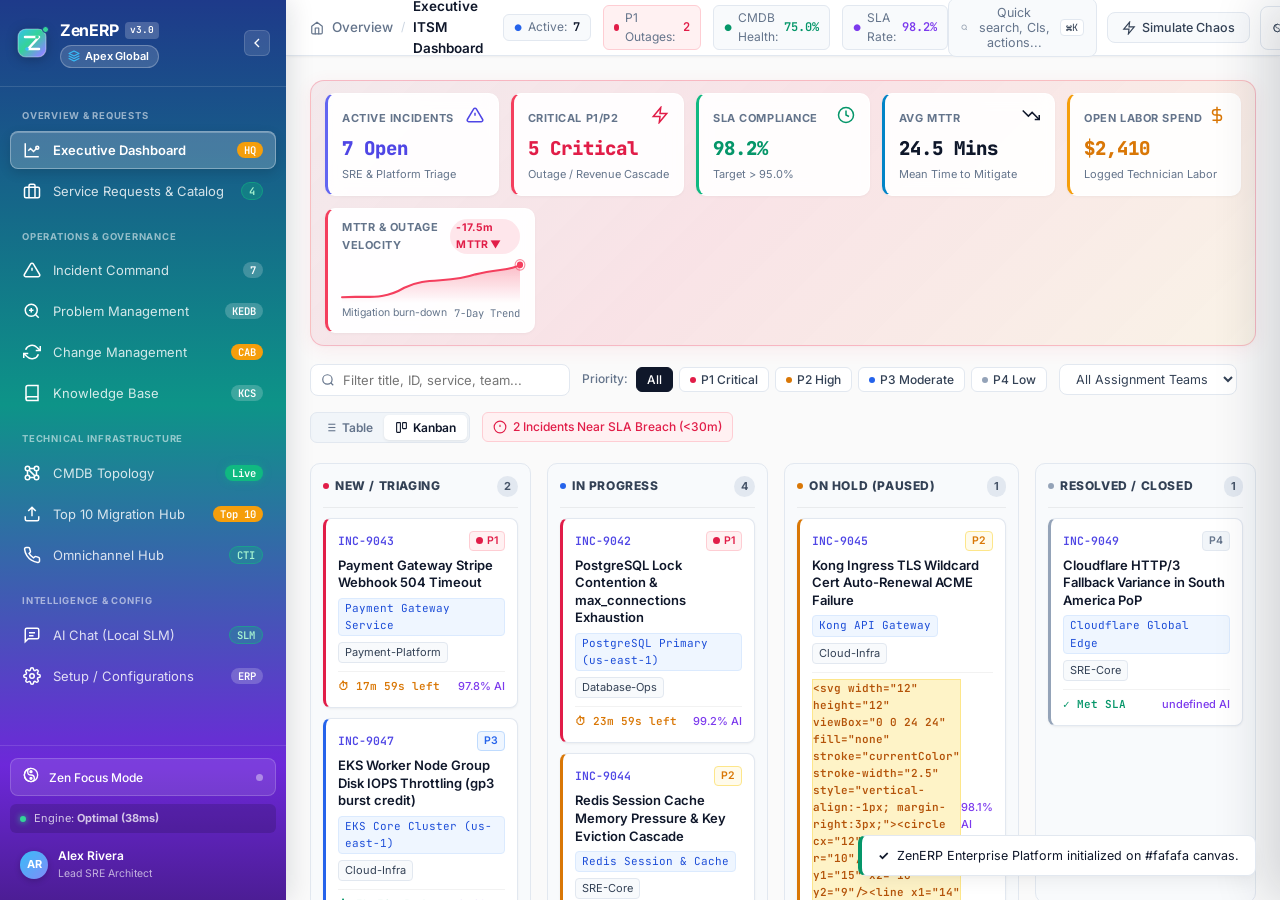
==== commit 8ca215a9: "feat(kpi): add module-specific gradient highlights and mini sparkline charts across all pages" ====
--- a/static/index.html
+++ b/static/index.html
@@ -337,6 +337,32 @@
               <span class="page-kpi-val font-mono text-amber" id="kpi-inc-cost">$2,410</span>
               <span class="page-kpi-sub">Logged Technician Labor</span>
             </div>
+
+            <!-- Incidents Mini Sparkline Chart Card -->
+            <div class="page-kpi-card page-kpi-chart-card" style="border-left: 3.5px solid #f43f5e;">
+              <div class="page-kpi-top">
+                <span class="page-kpi-title">MTTR &amp; Outage Velocity</span>
+                <span class="kpi-chart-badge badge-alert">-17.5m MTTR ▼</span>
+              </div>
+              <div class="kpi-mini-chart-wrap">
+                <svg class="kpi-sparkline" viewBox="0 0 200 44" preserveAspectRatio="none">
+                  <defs>
+                    <linearGradient id="grad-inc-spark" x1="0" y1="0" x2="0" y2="1">
+                      <stop offset="0%" stop-color="#f43f5e" stop-opacity="0.35"/>
+                      <stop offset="100%" stop-color="#f43f5e" stop-opacity="0.0"/>
+                    </linearGradient>
+                  </defs>
+                  <path d="M 0 38 C 25 36, 45 42, 70 28 C 95 16, 120 24, 150 14 C 175 8, 190 10, 200 4 L 200 44 L 0 44 Z" fill="url(#grad-inc-spark)"/>
+                  <path d="M 0 38 C 25 36, 45 42, 70 28 C 95 16, 120 24, 150 14 C 175 8, 190 10, 200 4" fill="none" stroke="#f43f5e" stroke-width="2.2" stroke-linecap="round"/>
+                  <circle cx="200" cy="4" r="3.5" fill="#f43f5e"/>
+                  <circle cx="200" cy="4" r="5.5" fill="none" stroke="#f43f5e" stroke-width="1.2" opacity="0.6"/>
+                </svg>
+              </div>
+              <div class="kpi-chart-footer">
+                <span class="kpi-chart-sub">Mitigation burn-down</span>
+                <span class="kpi-chart-range font-mono">7-Day Trend</span>
+              </div>
+            </div>
           </div>
 
           <!-- Toolbar Filter Controls & View Switcher -->
@@ -532,6 +558,32 @@
                 <span class="page-kpi-val font-mono text-purple" id="exec-kpi-mttr">22.4 Mins</span>
                 <span class="page-kpi-sub">P1/P2 Mitigation Velocity</span>
               </div>
+
+              <!-- Executive Mini Sparkline Chart Card -->
+              <div class="page-kpi-card page-kpi-chart-card" style="border-left: 3.5px solid #6366f1;">
+                <div class="page-kpi-top">
+                  <span class="page-kpi-title">Resolution Velocity</span>
+                  <span class="kpi-chart-badge badge-up">+18.4% ▲</span>
+                </div>
+                <div class="kpi-mini-chart-wrap">
+                  <svg class="kpi-sparkline" viewBox="0 0 200 44" preserveAspectRatio="none">
+                    <defs>
+                      <linearGradient id="grad-exec-spark" x1="0" y1="0" x2="0" y2="1">
+                        <stop offset="0%" stop-color="#6366f1" stop-opacity="0.35"/>
+                        <stop offset="100%" stop-color="#6366f1" stop-opacity="0.0"/>
+                      </linearGradient>
+                    </defs>
+                    <path d="M 0 36 C 30 34, 55 30, 80 26 C 110 20, 135 22, 160 12 C 180 6, 192 8, 200 3 L 200 44 L 0 44 Z" fill="url(#grad-exec-spark)"/>
+                    <path d="M 0 36 C 30 34, 55 30, 80 26 C 110 20, 135 22, 160 12 C 180 6, 192 8, 200 3" fill="none" stroke="#6366f1" stroke-width="2.2" stroke-linecap="round"/>
+                    <circle cx="200" cy="3" r="3.5" fill="#6366f1"/>
+                    <circle cx="200" cy="3" r="5.5" fill="none" stroke="#6366f1" stroke-width="1.2" opacity="0.6"/>
+                  </svg>
+                </div>
+                <div class="kpi-chart-footer">
+                  <span class="kpi-chart-sub">86 closed this week</span>
+                  <span class="kpi-chart-range font-mono">Week 41</span>
+                </div>
+              </div>
             </div>
 
             <!-- Weekly Status & Executive Health Briefing Card -->
@@ -767,6 +819,32 @@
                 <span class="page-kpi-val font-mono text-amber" id="kpi-prb-time">1.4 Days</span>
                 <span class="page-kpi-sub">Target &lt; 3.0 Days</span>
               </div>
+
+              <!-- Problem Management Mini Sparkline Chart Card -->
+              <div class="page-kpi-card page-kpi-chart-card" style="border-left: 3.5px solid #8b5cf6;">
+                <div class="page-kpi-top">
+                  <span class="page-kpi-title">KEDB Deflection Yield</span>
+                  <span class="kpi-chart-badge badge-purple">+34% Deflection ▲</span>
+                </div>
+                <div class="kpi-mini-chart-wrap">
+                  <svg class="kpi-sparkline" viewBox="0 0 200 44" preserveAspectRatio="none">
+                    <defs>
+                      <linearGradient id="grad-prb-spark" x1="0" y1="0" x2="0" y2="1">
+                        <stop offset="0%" stop-color="#8b5cf6" stop-opacity="0.35"/>
+                        <stop offset="100%" stop-color="#8b5cf6" stop-opacity="0.0"/>
+                      </linearGradient>
+                    </defs>
+                    <path d="M 0 38 C 30 36, 60 30, 90 22 C 120 18, 150 12, 175 8 C 190 6, 196 4, 200 2 L 200 44 L 0 44 Z" fill="url(#grad-prb-spark)"/>
+                    <path d="M 0 38 C 30 36, 60 30, 90 22 C 120 18, 150 12, 175 8 C 190 6, 196 4, 200 2" fill="none" stroke="#8b5cf6" stroke-width="2.2" stroke-linecap="round"/>
+                    <circle cx="200" cy="2" r="3.5" fill="#8b5cf6"/>
+                    <circle cx="200" cy="2" r="5.5" fill="none" stroke="#8b5cf6" stroke-width="1.2" opacity="0.6"/>
+                  </svg>
+                </div>
+                <div class="kpi-chart-footer">
+                  <span class="kpi-chart-sub">18 Incidents saved</span>
+                  <span class="kpi-chart-range font-mono">1.4d Turnaround</span>
+                </div>
+              </div>
             </div>
 
             <!-- Problem Toolbar, KEDB Toggle & View Switcher -->
@@ -906,6 +984,32 @@
                 <span class="page-kpi-val font-mono text-sky" id="kpi-chg-windows">2 Maintenance</span>
                 <span class="page-kpi-sub">FSC Collision Verified</span>
               </div>
+
+              <!-- Change Management Mini Sparkline Chart Card -->
+              <div class="page-kpi-card page-kpi-chart-card" style="border-left: 3.5px solid #f59e0b;">
+                <div class="page-kpi-top">
+                  <span class="page-kpi-title">Change Governance</span>
+                  <span class="kpi-chart-badge badge-amber">98.9% Success ★</span>
+                </div>
+                <div class="kpi-mini-chart-wrap">
+                  <svg class="kpi-sparkline" viewBox="0 0 200 44" preserveAspectRatio="none">
+                    <defs>
+                      <linearGradient id="grad-chg-spark" x1="0" y1="0" x2="0" y2="1">
+                        <stop offset="0%" stop-color="#f59e0b" stop-opacity="0.35"/>
+                        <stop offset="100%" stop-color="#f59e0b" stop-opacity="0.0"/>
+                      </linearGradient>
+                    </defs>
+                    <path d="M 0 20 C 35 18, 65 14, 100 12 C 135 10, 165 8, 185 6 C 195 5, 198 4, 200 4 L 200 44 L 0 44 Z" fill="url(#grad-chg-spark)"/>
+                    <path d="M 0 20 C 35 18, 65 14, 100 12 C 135 10, 165 8, 185 6 C 195 5, 198 4, 200 4" fill="none" stroke="#f59e0b" stroke-width="2.2" stroke-linecap="round"/>
+                    <circle cx="200" cy="4" r="3.5" fill="#f59e0b"/>
+                    <circle cx="200" cy="4" r="5.5" fill="none" stroke="#f59e0b" stroke-width="1.2" opacity="0.6"/>
+                  </svg>
+                </div>
+                <div class="kpi-chart-footer">
+                  <span class="kpi-chart-sub">0 Rollbacks (30d)</span>
+                  <span class="kpi-chart-range font-mono">FSC Aligned</span>
+                </div>
+              </div>
             </div>
 
             <!-- Change Filter Toolbar & View Switcher -->
@@ -999,6 +1103,71 @@
         <!-- ======================================================== -->
         <section id="view-omnichannel-hub" class="view-panel">
           <div class="omnichannel-workspace">
+
+            <!-- Omnichannel Hub Metrics KPI Bar on Top -->
+            <div class="page-kpi-bar" id="omni-kpi-bar">
+              <div class="page-kpi-card" style="border-left: 3.5px solid #14b8a6;">
+                <div class="page-kpi-top">
+                  <span class="page-kpi-title">Email Parsing</span>
+                  <span class="page-kpi-icon text-teal"><svg width="18" height="18" viewBox="0 0 24 24" fill="none" stroke="currentColor" stroke-width="2"><path d="M4 4h16c1.1 0 2 .9 2 2v12c0 1.1-.9 2-2 2H4c-1.1 0-2-.9-2-2V6c0-1.1.9-2 2-2z"/><polyline points="22,6 12,13 2,6"/></svg></span>
+                </div>
+                <span class="page-kpi-val font-mono text-teal">100% NLP</span>
+                <span class="page-kpi-sub">Mail-to-Ticket Routing</span>
+              </div>
+
+              <div class="page-kpi-card" style="border-left: 3.5px solid #10b981;">
+                <div class="page-kpi-top">
+                  <span class="page-kpi-title">CTI Screen Pop</span>
+                  <span class="page-kpi-icon text-emerald"><svg width="18" height="18" viewBox="0 0 24 24" fill="none" stroke="currentColor" stroke-width="2"><path d="M22 16.92v3a2 2 0 0 1-2.18 2 19.79 19.79 0 0 1-8.63-3.07 19.5 19.5 0 0 1-6-6 19.79 19.79 0 0 1-3.07-8.67A2 2 0 0 1 4.11 2h3a2 2 0 0 1 2 1.72 12.84 12.84 0 0 0 .7 2.81 2 2 0 0 1-.45 2.11L8.09 9.91a16 16 0 0 0 6 6l1.27-1.27a2 2 0 0 1 2.11-.45 12.84 12.84 0 0 0 2.81.7A2 2 0 0 1 22 16.92z"/></svg></span>
+                </div>
+                <span class="page-kpi-val font-mono text-emerald">0.8s Pop</span>
+                <span class="page-kpi-sub">Instant Caller Recognition</span>
+              </div>
+
+              <div class="page-kpi-card" style="border-left: 3.5px solid #6366f1;">
+                <div class="page-kpi-top">
+                  <span class="page-kpi-title">VIP Caller Match</span>
+                  <span class="page-kpi-icon text-indigo"><svg width="18" height="18" viewBox="0 0 24 24" fill="none" stroke="currentColor" stroke-width="2"><polygon points="12 2 15.09 8.26 22 9.27 17 14.14 18.18 21.02 12 17.77 5.82 21.02 7 14.14 2 9.27 8.91 8.26 12 2"/></svg></span>
+                </div>
+                <span class="page-kpi-val font-mono text-indigo">100% Match</span>
+                <span class="page-kpi-sub">CMDB User Profiles</span>
+              </div>
+
+              <div class="page-kpi-card" style="border-left: 3.5px solid #f59e0b;">
+                <div class="page-kpi-top">
+                  <span class="page-kpi-title">Active Channels</span>
+                  <span class="page-kpi-icon text-amber"><svg width="18" height="18" viewBox="0 0 24 24" fill="none" stroke="currentColor" stroke-width="2"><circle cx="12" cy="12" r="10"/><line x1="2" y1="12" x2="22" y2="12"/><path d="M12 2a15.3 15.3 0 0 1 4 10 15.3 15.3 0 0 1-4 10 15.3 15.3 0 0 1-4-10 15.3 15.3 0 0 1 4-10z"/></svg></span>
+                </div>
+                <span class="page-kpi-val font-mono text-amber">2 Connected</span>
+                <span class="page-kpi-sub">Email + WebRTC Voice</span>
+              </div>
+
+              <!-- Omnichannel Mini Sparkline Chart Card -->
+              <div class="page-kpi-card page-kpi-chart-card" style="border-left: 3.5px solid #14b8a6;">
+                <div class="page-kpi-top">
+                  <span class="page-kpi-title">Inbound Intake Velocity</span>
+                  <span class="kpi-chart-badge badge-up">0.8s Latency ⚡</span>
+                </div>
+                <div class="kpi-mini-chart-wrap">
+                  <svg class="kpi-sparkline" viewBox="0 0 200 44" preserveAspectRatio="none">
+                    <defs>
+                      <linearGradient id="grad-omni-spark" x1="0" y1="0" x2="0" y2="1">
+                        <stop offset="0%" stop-color="#14b8a6" stop-opacity="0.35"/>
+                        <stop offset="100%" stop-color="#14b8a6" stop-opacity="0.0"/>
+                      </linearGradient>
+                    </defs>
+                    <path d="M 0 34 C 30 30, 60 36, 90 22 C 120 18, 150 14, 175 8 C 190 6, 196 4, 200 2 L 200 44 L 0 44 Z" fill="url(#grad-omni-spark)"/>
+                    <path d="M 0 34 C 30 30, 60 36, 90 22 C 120 18, 150 14, 175 8 C 190 6, 196 4, 200 2" fill="none" stroke="#14b8a6" stroke-width="2.2" stroke-linecap="round"/>
+                    <circle cx="200" cy="2" r="3.5" fill="#14b8a6"/>
+                    <circle cx="200" cy="2" r="5.5" fill="none" stroke="#14b8a6" stroke-width="1.2" opacity="0.6"/>
+                  </svg>
+                </div>
+                <div class="kpi-chart-footer">
+                  <span class="kpi-chart-sub">Real-time parser</span>
+                  <span class="kpi-chart-range font-mono">Live Telemetry</span>
+                </div>
+              </div>
+            </div>
             <div class="zen-hero-banner">
               <div class="hero-left">
                 <div class="hero-tag">
@@ -1130,6 +1299,71 @@
         <!-- ======================================================== -->
         <section id="view-knowledge-base" class="view-panel">
           <div class="kb-workspace">
+
+            <!-- Knowledge Base Metrics KPI Bar on Top -->
+            <div class="page-kpi-bar" id="kb-kpi-bar">
+              <div class="page-kpi-card" style="border-left: 3.5px solid #0284c7;">
+                <div class="page-kpi-top">
+                  <span class="page-kpi-title">Verified Runbooks</span>
+                  <span class="page-kpi-icon text-sky"><svg width="18" height="18" viewBox="0 0 24 24" fill="none" stroke="currentColor" stroke-width="2"><path d="M4 19.5A2.5 2.5 0 0 1 6.5 17H20"/><path d="M6.5 2H20v20H6.5A2.5 2.5 0 0 1 4 19.5v-15A2.5 2.5 0 0 1 6.5 2z"/></svg></span>
+                </div>
+                <span class="page-kpi-val font-mono text-sky" id="stat-kb-articles">14 Articles</span>
+                <span class="page-kpi-sub">KCS Peer-Reviewed</span>
+              </div>
+
+              <div class="page-kpi-card" style="border-left: 3.5px solid #10b981;">
+                <div class="page-kpi-top">
+                  <span class="page-kpi-title">Resolution Helpfulness</span>
+                  <span class="page-kpi-icon text-emerald"><svg width="18" height="18" viewBox="0 0 24 24" fill="none" stroke="currentColor" stroke-width="2"><polyline points="20 6 9 17 4 12"/></svg></span>
+                </div>
+                <span class="page-kpi-val font-mono text-emerald" id="stat-kb-helpful">97.4%</span>
+                <span class="page-kpi-sub">First-Contact Deflection</span>
+              </div>
+
+              <div class="page-kpi-card" style="border-left: 3.5px solid #6366f1;">
+                <div class="page-kpi-top">
+                  <span class="page-kpi-title">Weekly Lookups</span>
+                  <span class="page-kpi-icon text-indigo"><svg width="18" height="18" viewBox="0 0 24 24" fill="none" stroke="currentColor" stroke-width="2"><circle cx="11" cy="11" r="8"/><path d="m21 21-4.35-4.35"/></svg></span>
+                </div>
+                <span class="page-kpi-val font-mono text-indigo" id="stat-kb-lookups">420 Queries</span>
+                <span class="page-kpi-sub">AI &amp; Tech Searches</span>
+              </div>
+
+              <div class="page-kpi-card" style="border-left: 3.5px solid #f59e0b;">
+                <div class="page-kpi-top">
+                  <span class="page-kpi-title">Avg Read Time</span>
+                  <span class="page-kpi-icon text-amber"><svg width="18" height="18" viewBox="0 0 24 24" fill="none" stroke="currentColor" stroke-width="2"><circle cx="12" cy="12" r="10"/><polyline points="12 6 12 12 16 14"/></svg></span>
+                </div>
+                <span class="page-kpi-val font-mono text-amber">3.2 Mins</span>
+                <span class="page-kpi-sub">Concise Runbook Format</span>
+              </div>
+
+              <!-- Knowledge Base Mini Sparkline Chart Card -->
+              <div class="page-kpi-card page-kpi-chart-card" style="border-left: 3.5px solid #0284c7;">
+                <div class="page-kpi-top">
+                  <span class="page-kpi-title">Knowledge Deflection</span>
+                  <span class="kpi-chart-badge badge-down">97.4% Helpful ▲</span>
+                </div>
+                <div class="kpi-mini-chart-wrap">
+                  <svg class="kpi-sparkline" viewBox="0 0 200 44" preserveAspectRatio="none">
+                    <defs>
+                      <linearGradient id="grad-kb-spark" x1="0" y1="0" x2="0" y2="1">
+                        <stop offset="0%" stop-color="#0284c7" stop-opacity="0.35"/>
+                        <stop offset="100%" stop-color="#0284c7" stop-opacity="0.0"/>
+                      </linearGradient>
+                    </defs>
+                    <path d="M 0 36 C 30 32, 60 26, 90 20 C 120 16, 150 12, 175 8 C 190 6, 196 4, 200 2 L 200 44 L 0 44 Z" fill="url(#grad-kb-spark)"/>
+                    <path d="M 0 36 C 30 32, 60 26, 90 20 C 120 16, 150 12, 175 8 C 190 6, 196 4, 200 2" fill="none" stroke="#0284c7" stroke-width="2.2" stroke-linecap="round"/>
+                    <circle cx="200" cy="2" r="3.5" fill="#0284c7"/>
+                    <circle cx="200" cy="2" r="5.5" fill="none" stroke="#0284c7" stroke-width="1.2" opacity="0.6"/>
+                  </svg>
+                </div>
+                <div class="kpi-chart-footer">
+                  <span class="kpi-chart-sub">Deflection rate</span>
+                  <span class="kpi-chart-range font-mono">7-Day Curve</span>
+                </div>
+              </div>
+            </div>
             <div class="zen-hero-banner">
               <div class="hero-left">
                 <div class="hero-tag">
@@ -1182,6 +1416,72 @@
         <!-- ======================================================== -->
         <section id="view-cmdb-topology" class="view-panel">
           <div class="cmdb-workspace">
+
+            <!-- CMDB Topology Metrics KPI Bar on Top -->
+            <div class="page-kpi-bar" id="cmdb-kpi-bar">
+              <div class="page-kpi-card" style="border-left: 3.5px solid #06b6d4;">
+                <div class="page-kpi-top">
+                  <span class="page-kpi-title">Discovered CIs</span>
+                  <span class="page-kpi-icon text-cyan"><svg width="18" height="18" viewBox="0 0 24 24" fill="none" stroke="currentColor" stroke-width="2"><circle cx="12" cy="12" r="3"/><circle cx="19" cy="5" r="2"/><circle cx="5" cy="19" r="2"/><circle cx="5" cy="5" r="2"/><circle cx="19" cy="19" r="2"/><line x1="7" y1="7" x2="10" y2="10"/><line x1="14" y1="14" x2="17" y2="17"/></svg></span>
+                </div>
+                <span class="page-kpi-val font-mono text-cyan" id="kpi-cmdb-total">9 Active</span>
+                <span class="page-kpi-sub">Across All 3 Tiers</span>
+              </div>
+
+              <div class="page-kpi-card" style="border-left: 3.5px solid #6366f1;">
+                <div class="page-kpi-top">
+                  <span class="page-kpi-title">Tier 1 Mission Critical</span>
+                  <span class="page-kpi-icon text-indigo"><svg width="18" height="18" viewBox="0 0 24 24" fill="none" stroke="currentColor" stroke-width="2"><polygon points="12 2 15.09 8.26 22 9.27 17 14.14 18.18 21.02 12 17.77 5.82 21.02 7 14.14 2 9.27 8.91 8.26 12 2"/></svg></span>
+                </div>
+                <span class="page-kpi-val font-mono text-indigo">4 Services</span>
+                <span class="page-kpi-sub">DB &amp; Gateway Core</span>
+              </div>
+
+              <div class="page-kpi-card" style="border-left: 3.5px solid #10b981;">
+                <div class="page-kpi-top">
+                  <span class="page-kpi-title">Topology Health</span>
+                  <span class="page-kpi-icon text-emerald"><svg width="18" height="18" viewBox="0 0 24 24" fill="none" stroke="currentColor" stroke-width="2"><polyline points="22 12 18 12 15 21 9 3 6 12 2 12"/></svg></span>
+                </div>
+                <span class="page-kpi-val font-mono text-emerald" id="kpi-cmdb-health">99.98%</span>
+                <span class="page-kpi-sub">Zero Cascade Outages</span>
+              </div>
+
+              <div class="page-kpi-card" style="border-left: 3.5px solid #3b82f6;">
+                <div class="page-kpi-top">
+                  <span class="page-kpi-title">Dependency Edges</span>
+                  <span class="page-kpi-icon text-sky"><svg width="18" height="18" viewBox="0 0 24 24" fill="none" stroke="currentColor" stroke-width="2"><circle cx="6" cy="6" r="3"/><circle cx="18" cy="18" r="3"/><line x1="8.5" y1="8.5" x2="15.5" y2="15.5"/></svg></span>
+                </div>
+                <span class="page-kpi-val font-mono text-blue">12 Interconnects</span>
+                <span class="page-kpi-sub">Bi-directional Graph</span>
+              </div>
+
+              <!-- CMDB Topology Mini Sparkline Chart Card -->
+              <div class="page-kpi-card page-kpi-chart-card" style="border-left: 3.5px solid #06b6d4;">
+                <div class="page-kpi-top">
+                  <span class="page-kpi-title">Cluster Availability</span>
+                  <span class="kpi-chart-badge badge-cyan">99.98% Uptime ★</span>
+                </div>
+                <div class="kpi-mini-chart-wrap">
+                  <svg class="kpi-sparkline" viewBox="0 0 200 44" preserveAspectRatio="none">
+                    <defs>
+                      <linearGradient id="grad-cmdb-spark" x1="0" y1="0" x2="0" y2="1">
+                        <stop offset="0%" stop-color="#06b6d4" stop-opacity="0.35"/>
+                        <stop offset="100%" stop-color="#06b6d4" stop-opacity="0.0"/>
+                      </linearGradient>
+                    </defs>
+                    <path d="M 0 16 C 30 14, 60 18, 90 12 C 120 10, 150 14, 175 8 C 190 6, 196 6, 200 4 L 200 44 L 0 44 Z" fill="url(#grad-cmdb-spark)"/>
+                    <path d="M 0 16 C 30 14, 60 18, 90 12 C 120 10, 150 14, 175 8 C 190 6, 196 6, 200 4" fill="none" stroke="#06b6d4" stroke-width="2.2" stroke-linecap="round"/>
+                    <circle cx="200" cy="4" r="3.5" fill="#06b6d4"/>
+                    <circle cx="200" cy="4" r="5.5" fill="none" stroke="#06b6d4" stroke-width="1.2" opacity="0.6"/>
+                  </svg>
+                </div>
+                <div class="kpi-chart-footer">
+                  <span class="kpi-chart-sub">Mesh reliability</span>
+                  <span class="kpi-chart-range font-mono">Live Sync</span>
+                </div>
+              </div>
+            </div>
+
             <!-- CMDB Controls Bar -->
             <div class="zen-toolbar cmdb-toolbar">
               <div class="toolbar-left">
@@ -1370,6 +1670,71 @@
         <!-- ======================================================== -->
         <section id="view-migration-studio" class="view-panel">
           <div class="migration-workspace">
+
+            <!-- Migration Studio Metrics KPI Bar on Top -->
+            <div class="page-kpi-bar" id="migration-kpi-bar">
+              <div class="page-kpi-card" style="border-left: 3.5px solid #d946ef;">
+                <div class="page-kpi-top">
+                  <span class="page-kpi-title">Platforms Supported</span>
+                  <span class="page-kpi-icon text-purple"><svg width="18" height="18" viewBox="0 0 24 24" fill="none" stroke="currentColor" stroke-width="2"><path d="M21 15v4a2 2 0 0 1-2 2H5a2 2 0 0 1-2-2v-4"/><polyline points="17 8 12 3 7 8"/><line x1="12" y1="3" x2="12" y2="15"/></svg></span>
+                </div>
+                <span class="page-kpi-val font-mono" style="color:#c026d3;">10 / 10</span>
+                <span class="page-kpi-sub">Top Enterprise Systems</span>
+              </div>
+
+              <div class="page-kpi-card" style="border-left: 3.5px solid #10b981;">
+                <div class="page-kpi-top">
+                  <span class="page-kpi-title">FK Integrity Assurance</span>
+                  <span class="page-kpi-icon text-emerald"><svg width="18" height="18" viewBox="0 0 24 24" fill="none" stroke="currentColor" stroke-width="2"><polyline points="20 6 9 17 4 12"/></svg></span>
+                </div>
+                <span class="page-kpi-val font-mono text-emerald">100%</span>
+                <span class="page-kpi-sub">Zero Foreign-Key Drops</span>
+              </div>
+
+              <div class="page-kpi-card" style="border-left: 3.5px solid #6366f1;">
+                <div class="page-kpi-top">
+                  <span class="page-kpi-title">Sample Datasets</span>
+                  <span class="page-kpi-icon text-indigo"><svg width="18" height="18" viewBox="0 0 24 24" fill="none" stroke="currentColor" stroke-width="2"><path d="M14 2H6a2 2 0 0 0-2 2v16a2 2 0 0 0 2 2h12a2 2 0 0 0 2-2V8z"/><polyline points="14 2 14 8 20 8"/></svg></span>
+                </div>
+                <span class="page-kpi-val font-mono text-indigo">10 Bundled</span>
+                <span class="page-kpi-sub">1-Click Instant Previews</span>
+              </div>
+
+              <div class="page-kpi-card" style="border-left: 3.5px solid #0284c7;">
+                <div class="page-kpi-top">
+                  <span class="page-kpi-title">Orphaned Records</span>
+                  <span class="page-kpi-icon text-sky"><svg width="18" height="18" viewBox="0 0 24 24" fill="none" stroke="currentColor" stroke-width="2"><circle cx="12" cy="12" r="10"/><line x1="4.93" y1="4.93" x2="19.07" y2="19.07"/></svg></span>
+                </div>
+                <span class="page-kpi-val font-mono text-sky">0 Clean</span>
+                <span class="page-kpi-sub">Strict Graph Validation</span>
+              </div>
+
+              <!-- Migration Studio Mini Sparkline Chart Card -->
+              <div class="page-kpi-card page-kpi-chart-card" style="border-left: 3.5px solid #d946ef;">
+                <div class="page-kpi-top">
+                  <span class="page-kpi-title">Ingestion Throughput</span>
+                  <span class="kpi-chart-badge badge-purple">10/10 Platforms ★</span>
+                </div>
+                <div class="kpi-mini-chart-wrap">
+                  <svg class="kpi-sparkline" viewBox="0 0 200 44" preserveAspectRatio="none">
+                    <defs>
+                      <linearGradient id="grad-mig-spark" x1="0" y1="0" x2="0" y2="1">
+                        <stop offset="0%" stop-color="#d946ef" stop-opacity="0.35"/>
+                        <stop offset="100%" stop-color="#d946ef" stop-opacity="0.0"/>
+                      </linearGradient>
+                    </defs>
+                    <path d="M 0 38 C 30 34, 60 28, 90 20 C 120 16, 150 10, 175 6 C 190 4, 196 4, 200 2 L 200 44 L 0 44 Z" fill="url(#grad-mig-spark)"/>
+                    <path d="M 0 38 C 30 34, 60 28, 90 20 C 120 16, 150 10, 175 6 C 190 4, 196 4, 200 2" fill="none" stroke="#d946ef" stroke-width="2.2" stroke-linecap="round"/>
+                    <circle cx="200" cy="2" r="3.5" fill="#d946ef"/>
+                    <circle cx="200" cy="2" r="5.5" fill="none" stroke="#d946ef" stroke-width="1.2" opacity="0.6"/>
+                  </svg>
+                </div>
+                <div class="kpi-chart-footer">
+                  <span class="kpi-chart-sub">Sys_id relational sync</span>
+                  <span class="kpi-chart-range font-mono">Real-time</span>
+                </div>
+              </div>
+            </div>
             
             <!-- Hero Banner -->
             <div class="zen-hero-banner">
@@ -1879,6 +2244,32 @@
                 </div>
                 <span class="page-kpi-val font-mono text-emerald" id="stat-requests-sla">99.1%</span>
                 <span class="page-kpi-sub">On-Time Delivery</span>
+              </div>
+
+              <!-- Service Requests Mini Sparkline Chart Card -->
+              <div class="page-kpi-card page-kpi-chart-card" style="border-left: 3.5px solid #10b981;">
+                <div class="page-kpi-top">
+                  <span class="page-kpi-title">Fulfillment Speed</span>
+                  <span class="kpi-chart-badge badge-up">4.2h Avg ▼</span>
+                </div>
+                <div class="kpi-mini-chart-wrap">
+                  <svg class="kpi-sparkline" viewBox="0 0 200 44" preserveAspectRatio="none">
+                    <defs>
+                      <linearGradient id="grad-req-spark" x1="0" y1="0" x2="0" y2="1">
+                        <stop offset="0%" stop-color="#10b981" stop-opacity="0.35"/>
+                        <stop offset="100%" stop-color="#10b981" stop-opacity="0.0"/>
+                      </linearGradient>
+                    </defs>
+                    <path d="M 0 34 C 30 38, 60 28, 90 24 C 120 20, 150 14, 175 10 C 190 8, 196 6, 200 4 L 200 44 L 0 44 Z" fill="url(#grad-req-spark)"/>
+                    <path d="M 0 34 C 30 38, 60 28, 90 24 C 120 20, 150 14, 175 10 C 190 8, 196 6, 200 4" fill="none" stroke="#10b981" stroke-width="2.2" stroke-linecap="round"/>
+                    <circle cx="200" cy="4" r="3.5" fill="#10b981"/>
+                    <circle cx="200" cy="4" r="5.5" fill="none" stroke="#10b981" stroke-width="1.2" opacity="0.6"/>
+                  </svg>
+                </div>
+                <div class="kpi-chart-footer">
+                  <span class="kpi-chart-sub">Fulfillment pace</span>
+                  <span class="kpi-chart-range font-mono">99.1% On-Time</span>
+                </div>
               </div>
             </div>
 
@@ -2125,6 +2516,71 @@
         <!-- ======================================================== -->
         <section id="view-setup" class="view-panel">
           <div class="setup-workspace">
+
+            <!-- Platform Setup Metrics KPI Bar on Top -->
+            <div class="page-kpi-bar" id="setup-kpi-bar">
+              <div class="page-kpi-card" style="border-left: 3.5px solid #64748b;">
+                <div class="page-kpi-top">
+                  <span class="page-kpi-title">Master Taxonomies</span>
+                  <span class="page-kpi-icon text-slate"><svg width="18" height="18" viewBox="0 0 24 24" fill="none" stroke="currentColor" stroke-width="2"><path d="M22 19a2 2 0 0 1-2 2H4a2 2 0 0 1-2-2V5a2 2 0 0 1 2-2h5l2 3h9a2 2 0 0 1 2 2z"/></svg></span>
+                </div>
+                <span class="page-kpi-val font-mono text-slate">4 Tiers</span>
+                <span class="page-kpi-sub">Category → Subcat → Item</span>
+              </div>
+
+              <div class="page-kpi-card" style="border-left: 3.5px solid #10b981;">
+                <div class="page-kpi-top">
+                  <span class="page-kpi-title">Active Automations</span>
+                  <span class="page-kpi-icon text-emerald"><svg width="18" height="18" viewBox="0 0 24 24" fill="none" stroke="currentColor" stroke-width="2"><polygon points="13 2 3 14 12 14 11 22 21 10 12 10 13 2"/></svg></span>
+                </div>
+                <span class="page-kpi-val font-mono text-emerald">4 Rules</span>
+                <span class="page-kpi-sub">Event-Driven Workflows</span>
+              </div>
+
+              <div class="page-kpi-card" style="border-left: 3.5px solid #6366f1;">
+                <div class="page-kpi-top">
+                  <span class="page-kpi-title">SLA Policies</span>
+                  <span class="page-kpi-icon text-indigo"><svg width="18" height="18" viewBox="0 0 24 24" fill="none" stroke="currentColor" stroke-width="2"><circle cx="12" cy="12" r="10"/><polyline points="12 6 12 12 16 14"/></svg></span>
+                </div>
+                <span class="page-kpi-val font-mono text-indigo">24x7 / Core</span>
+                <span class="page-kpi-sub">Business Hours Aligned</span>
+              </div>
+
+              <div class="page-kpi-card" style="border-left: 3.5px solid #0284c7;">
+                <div class="page-kpi-top">
+                  <span class="page-kpi-title">Technician Roster</span>
+                  <span class="page-kpi-icon text-sky"><svg width="18" height="18" viewBox="0 0 24 24" fill="none" stroke="currentColor" stroke-width="2"><path d="M17 21v-2a4 4 0 0 0-4-4H5a4 4 0 0 0-4 4v2"/><circle cx="9" cy="7" r="4"/><path d="M23 21v-2a4 4 0 0 0-3-3.87"/><path d="M16 3.13a4 4 0 0 1 0 7.75"/></svg></span>
+                </div>
+                <span class="page-kpi-val font-mono text-blue">12 Active</span>
+                <span class="page-kpi-sub">Labor Rates Calibrated</span>
+              </div>
+
+              <!-- Setup Mini Sparkline Chart Card -->
+              <div class="page-kpi-card page-kpi-chart-card" style="border-left: 3.5px solid #64748b;">
+                <div class="page-kpi-top">
+                  <span class="page-kpi-title">Governance Health</span>
+                  <span class="kpi-chart-badge badge-slate">100% Active ✓</span>
+                </div>
+                <div class="kpi-mini-chart-wrap">
+                  <svg class="kpi-sparkline" viewBox="0 0 200 44" preserveAspectRatio="none">
+                    <defs>
+                      <linearGradient id="grad-setup-spark" x1="0" y1="0" x2="0" y2="1">
+                        <stop offset="0%" stop-color="#64748b" stop-opacity="0.35"/>
+                        <stop offset="100%" stop-color="#64748b" stop-opacity="0.0"/>
+                      </linearGradient>
+                    </defs>
+                    <path d="M 0 24 C 35 22, 70 18, 105 14 C 140 12, 170 8, 185 6 C 195 5, 198 4, 200 4 L 200 44 L 0 44 Z" fill="url(#grad-setup-spark)"/>
+                    <path d="M 0 24 C 35 22, 70 18, 105 14 C 140 12, 170 8, 185 6 C 195 5, 198 4, 200 4" fill="none" stroke="#64748b" stroke-width="2.2" stroke-linecap="round"/>
+                    <circle cx="200" cy="4" r="3.5" fill="#64748b"/>
+                    <circle cx="200" cy="4" r="5.5" fill="none" stroke="#64748b" stroke-width="1.2" opacity="0.6"/>
+                  </svg>
+                </div>
+                <div class="kpi-chart-footer">
+                  <span class="kpi-chart-sub">Rules &amp; Master Data</span>
+                  <span class="kpi-chart-range font-mono">Calibrated</span>
+                </div>
+              </div>
+            </div>
             
             <!-- Hero Banner -->
             <div class="zen-hero-banner setup-hero">
--- a/static/style.css
+++ b/static/style.css
@@ -159,6 +159,12 @@
   width: var(--sidebar-collapsed-width) !important;
   min-width: var(--sidebar-collapsed-width) !important;
   overflow-x: hidden !important;
+  cursor: pointer !important;
+  transition: width var(--transition-smooth), min-width var(--transition-smooth), box-shadow 0.2s ease;
+}
+
+.aurora-sidebar.collapsed:hover {
+  box-shadow: 6px 0 24px rgba(13, 148, 136, 0.3), 2px 0 10px rgba(15, 23, 42, 0.25);
 }
 
 .aurora-sidebar.collapsed .brand-text-block,
@@ -177,11 +183,23 @@
   justify-content: center !important;
   align-items: center !important;
   padding: 14px 0 !important;
+  cursor: pointer !important;
 }
 
 .aurora-sidebar.collapsed .brand-link {
   margin: 0 auto !important;
   justify-content: center !important;
+  cursor: pointer !important;
+}
+
+.aurora-sidebar.collapsed .brand-icon-gem {
+  cursor: pointer !important;
+  transition: transform 0.2s cubic-bezier(0.16, 1, 0.3, 1), filter 0.2s ease;
+}
+
+.aurora-sidebar.collapsed:hover .brand-icon-gem {
+  transform: scale(1.1);
+  filter: drop-shadow(0 0 8px rgba(56, 189, 248, 0.6));
 }
 
 .aurora-sidebar.collapsed .sidebar-nav {
@@ -259,6 +277,7 @@
   justify-content: space-between;
   padding: 18px 16px;
   border-bottom: 1px solid rgba(255, 255, 255, 0.12);
+  cursor: pointer;
 }
 
 .brand-link {
@@ -7059,19 +7078,100 @@
   font-weight: 600;
 }
 
-/* Page Metrics KPI Bar (Top of Incidents, Problems, Changes) */
+/* ==========================================================================
+   PAGE-SPECIFIC KPI BAR GRADIENT HIGHLIGHTS & MINI CHARTS
+   ========================================================================== */
+
 .page-kpi-bar {
   display: grid;
-  grid-template-columns: repeat(auto-fit, minmax(180px, 1fr));
+  grid-template-columns: repeat(auto-fit, minmax(170px, 1fr));
   gap: 12px;
-  margin-bottom: 16px;
-}
-
+  margin-bottom: 18px;
+  padding: 12px 14px;
+  border-radius: 14px;
+  border: 1px solid var(--kpi-border, var(--border-zen-medium));
+  background: var(--kpi-gradient, #f8fafc);
+  box-shadow: 0 2px 12px rgba(0, 0, 0, 0.03);
+  transition: all 0.3s ease;
+}
+
+/* 1. Executive Dashboard: Royal Indigo / Slate Aurora Glow */
+#exec-kpi-bar {
+  --kpi-gradient: linear-gradient(135deg, rgba(30, 58, 138, 0.08) 0%, rgba(99, 102, 241, 0.13) 45%, rgba(139, 92, 246, 0.08) 100%);
+  --kpi-border: rgba(99, 102, 241, 0.25);
+  box-shadow: 0 4px 18px rgba(99, 102, 241, 0.08), 0 1px 3px rgba(0, 0, 0, 0.02);
+}
+
+/* 2. Service Requests & Catalog: Emerald / Mint / Fresh Teal Glow */
+#service-requests-kpi-bar {
+  --kpi-gradient: linear-gradient(135deg, rgba(6, 78, 59, 0.07) 0%, rgba(16, 185, 129, 0.13) 45%, rgba(20, 184, 166, 0.08) 100%);
+  --kpi-border: rgba(16, 185, 129, 0.28);
+  box-shadow: 0 4px 18px rgba(16, 185, 129, 0.08), 0 1px 3px rgba(0, 0, 0, 0.02);
+}
+
+/* 3. Incident Command: Crimson / Rose / Amber Outage Triage Glow */
+#incidents-kpi-bar {
+  --kpi-gradient: linear-gradient(135deg, rgba(159, 18, 57, 0.07) 0%, rgba(244, 63, 94, 0.12) 45%, rgba(245, 158, 11, 0.08) 100%);
+  --kpi-border: rgba(244, 63, 94, 0.28);
+  box-shadow: 0 4px 18px rgba(244, 63, 94, 0.08), 0 1px 3px rgba(0, 0, 0, 0.02);
+}
+
+/* 4. Problem Management: Amethyst / Violet / Purple Investigation Glow */
+#problems-kpi-bar {
+  --kpi-gradient: linear-gradient(135deg, rgba(88, 28, 135, 0.07) 0%, rgba(139, 92, 246, 0.13) 45%, rgba(168, 85, 247, 0.08) 100%);
+  --kpi-border: rgba(139, 92, 246, 0.28);
+  box-shadow: 0 4px 18px rgba(139, 92, 246, 0.08), 0 1px 3px rgba(0, 0, 0, 0.02);
+}
+
+/* 5. Change Management: Golden Amber / Sunset Bronze / Coral Governance Glow */
+#changes-kpi-bar {
+  --kpi-gradient: linear-gradient(135deg, rgba(180, 83, 9, 0.07) 0%, rgba(245, 158, 11, 0.13) 45%, rgba(251, 146, 60, 0.08) 100%);
+  --kpi-border: rgba(245, 158, 11, 0.3);
+  box-shadow: 0 4px 18px rgba(245, 158, 11, 0.08), 0 1px 3px rgba(0, 0, 0, 0.02);
+}
+
+/* 6. Knowledge Base: Cerulean / Sky Blue / Cyan Wisdom Glow */
+#kb-kpi-bar {
+  --kpi-gradient: linear-gradient(135deg, rgba(3, 105, 161, 0.07) 0%, rgba(14, 165, 233, 0.13) 45%, rgba(56, 189, 248, 0.08) 100%);
+  --kpi-border: rgba(14, 165, 233, 0.28);
+  box-shadow: 0 4px 18px rgba(14, 165, 233, 0.08), 0 1px 3px rgba(0, 0, 0, 0.02);
+}
+
+/* 7. CMDB Topology: Electric Cyan / Teal / Cobalt Infrastructure Glow */
+#cmdb-kpi-bar {
+  --kpi-gradient: linear-gradient(135deg, rgba(15, 118, 110, 0.07) 0%, rgba(6, 182, 212, 0.13) 45%, rgba(59, 130, 246, 0.08) 100%);
+  --kpi-border: rgba(6, 182, 212, 0.28);
+  box-shadow: 0 4px 18px rgba(6, 182, 212, 0.08), 0 1px 3px rgba(0, 0, 0, 0.02);
+}
+
+/* 8. Omnichannel Hub: Deep Telecom Teal / Ocean / Indigo Glow */
+#omni-kpi-bar {
+  --kpi-gradient: linear-gradient(135deg, rgba(17, 94, 89, 0.07) 0%, rgba(20, 184, 166, 0.12) 45%, rgba(99, 102, 241, 0.08) 100%);
+  --kpi-border: rgba(20, 184, 166, 0.28);
+  box-shadow: 0 4px 18px rgba(20, 184, 166, 0.08), 0 1px 3px rgba(0, 0, 0, 0.02);
+}
+
+/* 9. Migration Studio: Magenta / Fuchsia / Violet Migration Engine Glow */
+#migration-kpi-bar {
+  --kpi-gradient: linear-gradient(135deg, rgba(134, 25, 143, 0.07) 0%, rgba(217, 70, 239, 0.12) 45%, rgba(147, 51, 234, 0.08) 100%);
+  --kpi-border: rgba(217, 70, 239, 0.28);
+  box-shadow: 0 4px 18px rgba(217, 70, 239, 0.08), 0 1px 3px rgba(0, 0, 0, 0.02);
+}
+
+/* 10. Platform Setup: Slate / Steel / Graphite Precision Glow */
+#setup-kpi-bar {
+  --kpi-gradient: linear-gradient(135deg, rgba(51, 65, 85, 0.07) 0%, rgba(100, 116, 139, 0.12) 45%, rgba(148, 163, 184, 0.08) 100%);
+  --kpi-border: rgba(100, 116, 139, 0.28);
+  box-shadow: 0 4px 18px rgba(100, 116, 139, 0.08), 0 1px 3px rgba(0, 0, 0, 0.02);
+}
+
+/* Translucent Glass KPI Card styling inside the gradient bar */
 .page-kpi-card {
-  background: #ffffff;
-  border: 1px solid var(--border-zen-medium);
+  background: rgba(255, 255, 255, 0.92);
+  backdrop-filter: blur(8px);
+  border: 1px solid rgba(255, 255, 255, 0.85);
   border-radius: 10px;
-  padding: 12px 16px;
+  padding: 12px 14px;
   display: flex;
   flex-direction: column;
   justify-content: space-between;
@@ -7080,8 +7180,9 @@
 }
 
 .page-kpi-card:hover {
-  box-shadow: 0 4px 12px rgba(0, 0, 0, 0.06);
-  transform: translateY(-1px);
+  background: #ffffff;
+  box-shadow: 0 6px 18px rgba(0, 0, 0, 0.07);
+  transform: translateY(-2px);
 }
 
 .page-kpi-top {
@@ -7113,6 +7214,81 @@
   font-size: 11px;
   color: var(--text-zen-muted);
   margin-top: 2px;
+}
+
+/* Mini Chart Card */
+.page-kpi-chart-card {
+  min-width: 210px;
+  background: rgba(255, 255, 255, 0.96) !important;
+  display: flex;
+  flex-direction: column;
+  justify-content: space-between;
+  padding: 10px 14px;
+}
+
+.kpi-mini-chart-wrap {
+  width: 100%;
+  height: 42px;
+  margin: 3px 0 2px;
+  display: flex;
+  align-items: center;
+}
+
+.kpi-sparkline {
+  width: 100%;
+  height: 100%;
+  overflow: visible;
+}
+
+.kpi-chart-badge {
+  font-size: 10.5px;
+  font-weight: 700;
+  padding: 1.5px 6px;
+  border-radius: 9999px;
+  letter-spacing: 0.02em;
+}
+
+.kpi-chart-badge.badge-up {
+  background: rgba(16, 185, 129, 0.12);
+  color: #059669;
+}
+
+.kpi-chart-badge.badge-down {
+  background: rgba(2, 132, 199, 0.12);
+  color: #0284c7;
+}
+
+.kpi-chart-badge.badge-alert {
+  background: rgba(244, 63, 94, 0.12);
+  color: #e11d48;
+}
+
+.kpi-chart-badge.badge-purple {
+  background: rgba(139, 92, 246, 0.12);
+  color: #7c3aed;
+}
+
+.kpi-chart-badge.badge-amber {
+  background: rgba(245, 158, 11, 0.12);
+  color: #d97706;
+}
+
+.kpi-chart-badge.badge-cyan {
+  background: rgba(6, 182, 212, 0.12);
+  color: #0891b2;
+}
+
+.kpi-chart-badge.badge-slate {
+  background: rgba(100, 116, 139, 0.12);
+  color: #475569;
+}
+
+.kpi-chart-footer {
+  display: flex;
+  align-items: center;
+  justify-content: space-between;
+  font-size: 10.5px;
+  color: var(--text-zen-muted);
 }
 
 /* View Switcher Controls */
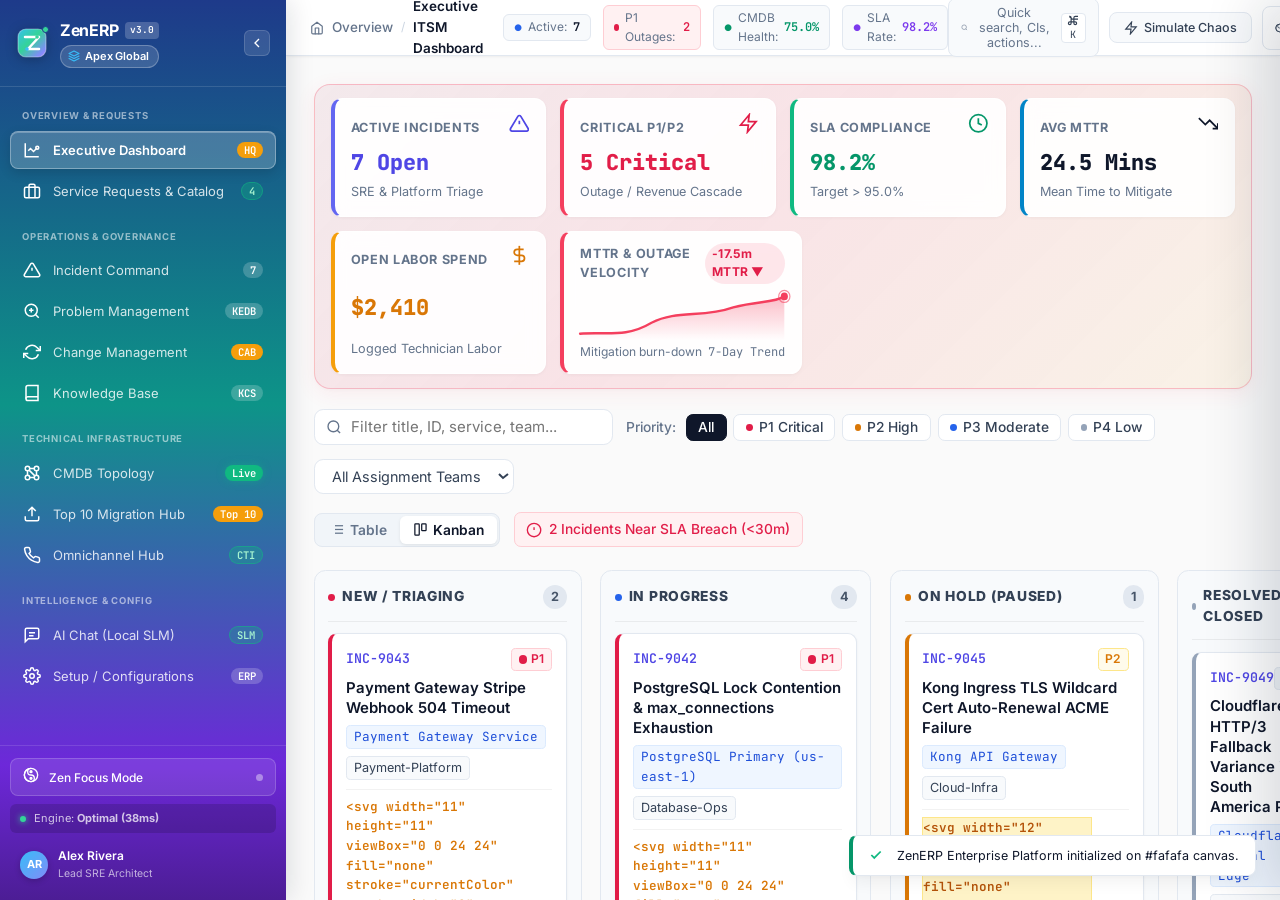
==== commit ef752d21: "feat(ui): zoom content & drawer by 15% and replace all unicode icons with modern colorful SVGs" ====
--- a/static/index.html
+++ b/static/index.html
@@ -254,7 +254,7 @@
           <button class="zen-search-btn" id="cmd-palette-btn" title="Open Command Palette (Cmd+K / Ctrl+K)">
             <svg width="15" height="15" viewBox="0 0 24 24" fill="none" stroke="currentColor" stroke-width="2"><circle cx="11" cy="11" r="8"/><path d="m21 21-4.3-4.3"/></svg>
             <span class="search-btn-text">Quick search, CIs, actions...</span>
-            <kbd class="key-badge">⌘K</kbd>
+            <kbd class="key-badge"><svg width="11" height="11" viewBox="0 0 24 24" fill="none" stroke="currentColor" stroke-width="2.5" style="vertical-align:-1px; margin-right:2px;"><path d="M18 3a3 3 0 0 0-3 3v12a3 3 0 0 0 3 3 3 3 0 0 0 3-3 3 3 0 0 0-3-3H6a3 3 0 0 0-3 3 3 3 0 0 0 3 3 3 3 0 0 0 3-3V6a3 3 0 0 0-3-3 3 3 0 0 0 3 3 3 3 0 0 0 3 3h12a3 3 0 0 0 3-3 3 3 0 0 0-3-3z"/></svg>K</kbd>
           </button>
 
           <!-- Simulate Chaos Button -->
@@ -989,7 +989,7 @@
               <div class="page-kpi-card page-kpi-chart-card" style="border-left: 3.5px solid #f59e0b;">
                 <div class="page-kpi-top">
                   <span class="page-kpi-title">Change Governance</span>
-                  <span class="kpi-chart-badge badge-amber">98.9% Success ★</span>
+                  <span class="kpi-chart-badge badge-amber">98.9% Success <svg width="11" height="11" viewBox="0 0 24 24" fill="#f59e0b" stroke="#f59e0b" style="vertical-align:-1px; margin-left:2px;"><polygon points="12 2 15.09 8.26 22 9.27 17 14.14 18.18 21.02 12 17.77 5.82 21.02 7 14.14 2 9.27 8.91 8.26 12 2"/></svg></span>
                 </div>
                 <div class="kpi-mini-chart-wrap">
                   <svg class="kpi-sparkline" viewBox="0 0 200 44" preserveAspectRatio="none">
@@ -1146,7 +1146,7 @@
               <div class="page-kpi-card page-kpi-chart-card" style="border-left: 3.5px solid #14b8a6;">
                 <div class="page-kpi-top">
                   <span class="page-kpi-title">Inbound Intake Velocity</span>
-                  <span class="kpi-chart-badge badge-up">0.8s Latency ⚡</span>
+                  <span class="kpi-chart-badge badge-up">0.8s Latency <svg width="11" height="11" viewBox="0 0 24 24" fill="#10b981" stroke="#10b981" style="vertical-align:-1px; margin-left:2px;"><polygon points="13 2 3 14 12 14 11 22 21 10 12 10 13 2"/></svg></span>
                 </div>
                 <div class="kpi-mini-chart-wrap">
                   <svg class="kpi-sparkline" viewBox="0 0 200 44" preserveAspectRatio="none">
@@ -1171,7 +1171,7 @@
             <div class="zen-hero-banner">
               <div class="hero-left">
                 <div class="hero-tag">
-                  <span class="tag-sparkle">📡</span>
+                  <span class="tag-sparkle"><svg width="15" height="15" viewBox="0 0 24 24" fill="none" stroke="#14b8a6" stroke-width="2.2"><circle cx="12" cy="12" r="2"/><path d="M16.24 7.76a6 6 0 0 1 0 8.49m-8.48-.01a6 6 0 0 1 0-8.49m11.31-2.82a10 10 0 0 1 0 14.14m-14.14 0a10 10 0 0 1 0-14.14"/></svg></span>
                   <span>Unified Omnichannel Intake Engine</span>
                 </div>
                 <h2>Omnichannel Hub: Email &amp; CTI Softphone</h2>
@@ -1236,7 +1236,7 @@
                 <!-- Parsed Email Result Preview -->
                 <div id="email-parse-result" style="display:none; background:#f8fafc; border:1px solid #cbd5e1; border-radius:8px; padding:12px;">
                   <div style="display:flex; align-items:center; justify-content:space-between; margin-bottom:6px;">
-                    <strong style="font-size:12px; color:#047857;">✓ Email Ingested &amp; Dispatched!</strong>
+                    <strong style="font-size:12px; color:#047857;"><svg width="13" height="13" viewBox="0 0 24 24" fill="none" stroke="#10b981" stroke-width="2.8" style="vertical-align:-1px; margin-right:4px;"><polyline points="20 6 9 17 4 12"/></svg>Email Ingested &amp; Dispatched!</strong>
                     <span class="badge-tag font-mono" id="email-parse-ticket-id">INC-9099</span>
                   </div>
                   <p class="text-xs text-secondary" id="email-parse-summary"></p>
@@ -1367,7 +1367,7 @@
             <div class="zen-hero-banner">
               <div class="hero-left">
                 <div class="hero-tag">
-                  <span class="tag-sparkle">📚</span>
+                  <span class="tag-sparkle"><svg width="15" height="15" viewBox="0 0 24 24" fill="none" stroke="#0ea5e9" stroke-width="2.2"><path d="M4 19.5A2.5 2.5 0 0 1 6.5 17H20"/><path d="M6.5 2H20v20H6.5A2.5 2.5 0 0 1 4 19.5v-15A2.5 2.5 0 0 1 6.5 2z"/></svg></span>
                   <span>Knowledge-Centered Service (KCS) Verified Library</span>
                 </div>
                 <h2>Knowledge Base &amp; SRE Runbooks</h2>
@@ -1459,7 +1459,7 @@
               <div class="page-kpi-card page-kpi-chart-card" style="border-left: 3.5px solid #06b6d4;">
                 <div class="page-kpi-top">
                   <span class="page-kpi-title">Cluster Availability</span>
-                  <span class="kpi-chart-badge badge-cyan">99.98% Uptime ★</span>
+                  <span class="kpi-chart-badge badge-cyan">99.98% Uptime <svg width="11" height="11" viewBox="0 0 24 24" fill="#06b6d4" stroke="#06b6d4" style="vertical-align:-1px; margin-left:2px;"><polygon points="12 2 15.09 8.26 22 9.27 17 14.14 18.18 21.02 12 17.77 5.82 21.02 7 14.14 2 9.27 8.91 8.26 12 2"/></svg></span>
                 </div>
                 <div class="kpi-mini-chart-wrap">
                   <svg class="kpi-sparkline" viewBox="0 0 200 44" preserveAspectRatio="none">
@@ -1511,8 +1511,8 @@
                 <!-- Zoom Controls -->
                 <div class="graph-zoom-group">
                   <button class="btn-icon-sm" id="btn-graph-zoom-in" title="Zoom In">+</button>
-                  <button class="btn-icon-sm" id="btn-graph-zoom-out" title="Zoom Out">−</button>
-                  <button class="btn-icon-sm" id="btn-graph-reset" title="Reset View">⟲</button>
+                  <button class="btn-icon-sm" id="btn-graph-zoom-out" title="Zoom Out"><svg width="12" height="12" viewBox="0 0 24 24" fill="none" stroke="currentColor" stroke-width="2.5"><line x1="5" y1="12" x2="19" y2="12"/></svg></button>
+                  <button class="btn-icon-sm" id="btn-graph-reset" title="Reset View"><svg width="12" height="12" viewBox="0 0 24 24" fill="none" stroke="currentColor" stroke-width="2.2"><polyline points="1 4 1 10 7 10"/><path d="M3.51 15a9 9 0 1 0 2.13-9.36L1 10"/></svg></button>
                 </div>
               </div>
             </div>
@@ -1563,7 +1563,7 @@
                     <div class="legend-row"><span class="legend-dot status-critical"></span> Critical Outage (Active P1)</div>
                     <div class="legend-row"><span class="legend-line line-flow"></span> Dynamic Bezier Mesh</div>
                   </div>
-                  <div class="legend-hint">💡 Drag canvas to pan • Click any node to inspect telemetry & dependencies</div>
+                  <div class="legend-hint"><svg width="14" height="14" viewBox="0 0 24 24" fill="none" stroke="#f59e0b" stroke-width="2.2" style="vertical-align:-2px; margin-right:4px;"><path d="M9 18h6M10 22h4M12 2a7 7 0 0 0-7 7c0 2.38 1.19 4.47 3 5.74V17a1 1 0 0 0 1 1h6a1 1 0 0 0 1-1v-2.26c1.81-1.27 3-3.36 3-5.74a7 7 0 0 0-7-7z"/></svg>Drag canvas to pan • Click any node to inspect telemetry & dependencies</div>
                 </div>
               </div>
 
@@ -1713,7 +1713,7 @@
               <div class="page-kpi-card page-kpi-chart-card" style="border-left: 3.5px solid #d946ef;">
                 <div class="page-kpi-top">
                   <span class="page-kpi-title">Ingestion Throughput</span>
-                  <span class="kpi-chart-badge badge-purple">10/10 Platforms ★</span>
+                  <span class="kpi-chart-badge badge-purple">10/10 Platforms <svg width="11" height="11" viewBox="0 0 24 24" fill="#8b5cf6" stroke="#8b5cf6" style="vertical-align:-1px; margin-left:2px;"><polygon points="12 2 15.09 8.26 22 9.27 17 14.14 18.18 21.02 12 17.77 5.82 21.02 7 14.14 2 9.27 8.91 8.26 12 2"/></svg></span>
                 </div>
                 <div class="kpi-mini-chart-wrap">
                   <svg class="kpi-sparkline" viewBox="0 0 200 44" preserveAspectRatio="none">
@@ -1740,7 +1740,7 @@
             <div class="zen-hero-banner">
               <div class="hero-left">
                 <div class="hero-tag">
-                  <span class="tag-sparkle">✦</span>
+                  <span class="tag-sparkle"><svg width="12" height="12" viewBox="0 0 24 24" fill="currentColor" style="vertical-align:-1px; margin-right:3px;"><path d="M12 2l2.4 7.6L22 12l-7.6 2.4L12 22l-2.4-7.6L2 12l7.6-2.4z"/></svg></span>
                   <span>Zero-Downtime Autonomous ITSM Migration Engine</span>
                 </div>
                 <h2>Native Migration Studio: Top 10 Enterprise Platforms</h2>
@@ -1995,7 +1995,7 @@
 
                 <!-- AI Strategy Notice -->
                 <div class="ai-strategy-notice" id="mig-ai-strategy-notice">
-                  <span class="ai-star-sparkle">✦</span>
+                  <span class="ai-star-sparkle"><svg width="12" height="12" viewBox="0 0 24 24" fill="currentColor" style="vertical-align:-1px; margin-right:3px;"><path d="M12 2l2.4 7.6L22 12l-7.6 2.4L12 22l-2.4-7.6L2 12l7.6-2.4z"/></svg></span>
                   <span><strong>AI Strategy Engine:</strong> Automated translation of ServiceNow <code>u_urgency=1</code> mapped to OpenNow <code>P1 Critical</code>. Automated regex normalized caller email domains and mapped <code>cmdb_ci</code> relations directly to your live CMDB topology!</span>
                 </div>
               </div>
@@ -2086,10 +2086,10 @@
 
                   <!-- Live Integrity Checks Grid -->
                   <div class="integrity-checks-row mt-3">
-                    <div class="check-pill"><span class="check-icon">✓</span> Records Imported: <strong id="integ-records" class="font-mono">1,240 / 1,240</strong></div>
-                    <div class="check-pill"><span class="check-icon">✓</span> Foreign Keys Resolved: <strong id="integ-fk" class="font-mono">45 / 45</strong></div>
-                    <div class="check-pill"><span class="check-icon">✓</span> Orphaned Records: <strong id="integ-orphans" class="font-mono text-emerald">0</strong></div>
-                    <div class="check-pill"><span class="check-icon">✓</span> SLA Clocks Calibrated: <strong class="font-mono text-purple">100%</strong></div>
+                    <div class="check-pill"><span class="check-icon"><svg width="12" height="12" viewBox="0 0 24 24" fill="none" stroke="#10b981" stroke-width="2.8" style="vertical-align:-1px;"><polyline points="20 6 9 17 4 12"/></svg></span> Records Imported: <strong id="integ-records" class="font-mono">1,240 / 1,240</strong></div>
+                    <div class="check-pill"><span class="check-icon"><svg width="12" height="12" viewBox="0 0 24 24" fill="none" stroke="#10b981" stroke-width="2.8" style="vertical-align:-1px;"><polyline points="20 6 9 17 4 12"/></svg></span> Foreign Keys Resolved: <strong id="integ-fk" class="font-mono">45 / 45</strong></div>
+                    <div class="check-pill"><span class="check-icon"><svg width="12" height="12" viewBox="0 0 24 24" fill="none" stroke="#10b981" stroke-width="2.8" style="vertical-align:-1px;"><polyline points="20 6 9 17 4 12"/></svg></span> Orphaned Records: <strong id="integ-orphans" class="font-mono text-emerald">0</strong></div>
+                    <div class="check-pill"><span class="check-icon"><svg width="12" height="12" viewBox="0 0 24 24" fill="none" stroke="#10b981" stroke-width="2.8" style="vertical-align:-1px;"><polyline points="20 6 9 17 4 12"/></svg></span> SLA Clocks Calibrated: <strong class="font-mono text-purple">100%</strong></div>
                   </div>
                 </div>
               </div>
@@ -2106,7 +2106,7 @@
             <div class="zen-hero-banner">
               <div class="hero-left">
                 <div class="hero-tag">
-                  <span class="tag-sparkle">✦</span>
+                  <span class="tag-sparkle"><svg width="12" height="12" viewBox="0 0 24 24" fill="currentColor" style="vertical-align:-1px; margin-right:3px;"><path d="M12 2l2.4 7.6L22 12l-7.6 2.4L12 22l-2.4-7.6L2 12l7.6-2.4z"/></svg></span>
                   <span>OpenNow Autonomous SRE Fleet Active</span>
                 </div>
                 <h2>Continuous AI Telemetry Triage & Self-Healing</h2>
@@ -2559,7 +2559,7 @@
               <div class="page-kpi-card page-kpi-chart-card" style="border-left: 3.5px solid #64748b;">
                 <div class="page-kpi-top">
                   <span class="page-kpi-title">Governance Health</span>
-                  <span class="kpi-chart-badge badge-slate">100% Active ✓</span>
+                  <span class="kpi-chart-badge badge-slate">100% Active <svg width="11" height="11" viewBox="0 0 24 24" fill="none" stroke="#10b981" stroke-width="2.5" style="vertical-align:-1px; margin-left:2px;"><polyline points="20 6 9 17 4 12"/></svg></span>
                 </div>
                 <div class="kpi-mini-chart-wrap">
                   <svg class="kpi-sparkline" viewBox="0 0 200 44" preserveAspectRatio="none">
@@ -2586,7 +2586,7 @@
             <div class="zen-hero-banner setup-hero">
               <div class="hero-left">
                 <div class="hero-tag">
-                  <span class="tag-sparkle">⚙️</span>
+                  <span class="tag-sparkle"><svg width="15" height="15" viewBox="0 0 24 24" fill="none" stroke="#6366f1" stroke-width="2.2"><circle cx="12" cy="12" r="3"/><path d="M19.4 15a1.65 1.65 0 0 0 .33 1.82l.06.06a2 2 0 0 1 0 2.83 2 2 0 0 1-2.83 0l-.06-.06a1.65 1.65 0 0 0-1.82-.33 1.65 1.65 0 0 0-1 1.51V21a2 2 0 0 1-2 2 2 2 0 0 1-2-2v-.09A1.65 1.65 0 0 0 9 19.4a1.65 1.65 0 0 0-1.82.33l-.06.06a2 2 0 0 1-2.83 0 2 2 0 0 1 0-2.83l.06-.06a1.65 1.65 0 0 0 .33-1.82 1.65 1.65 0 0 0-1.51-1H3a2 2 0 0 1-2-2 2 2 0 0 1 2-2h.09A1.65 1.65 0 0 0 4.6 9a1.65 1.65 0 0 0-.33-1.82l-.06-.06a2 2 0 0 1 0-2.83 2 2 0 0 1 2.83 0l.06.06a1.65 1.65 0 0 0 1.82.33H9a1.65 1.65 0 0 0 1-1.51V3a2 2 0 0 1 2-2 2 2 0 0 1 2 2v.09a1.65 1.65 0 0 0 1 1.51 1.65 1.65 0 0 0 1.82-.33l.06-.06a2 2 0 0 1 2.83 0 2 2 0 0 1 0 2.83l-.06.06a1.65 1.65 0 0 0-.33 1.82V9a1.65 1.65 0 0 0 1.51 1H21a2 2 0 0 1 2 2 2 2 0 0 1-2 2h-.09a1.65 1.65 0 0 0-1.51 1z"/></svg></span>
                   <span>ERP Master Data &amp; ITIL 4 Governance Engine</span>
                 </div>
                 <h2>Enterprise Setup &amp; Configuration Center</h2>
@@ -2736,7 +2736,7 @@
               </svg>INCIDENT
             </span>
             <span class="priority-pill pill-p1" id="create-ribbon-priority-pill">P1</span>
-            <span class="drawer-ribbon-status status-badge-new">⚡ DRAFT / SPECIFICATION</span>
+            <span class="drawer-ribbon-status status-badge-new"><svg width="12" height="12" viewBox="0 0 24 24" fill="#f59e0b" stroke="#f59e0b" stroke-width="1.5" style="vertical-align:-1px; margin-right:3px;"><polygon points="13 2 3 14 12 14 11 22 21 10 12 10 13 2"/></svg>DRAFT / SPECIFICATION</span>
             <span class="drawer-header-title-summary" id="create-ribbon-title-preview">New Production Incident Specification</span>
           </div>
           <div class="drawer-ribbon-actions">
@@ -2758,7 +2758,7 @@
           <div class="kpi-hud-card" style="border-left: 3.5px solid #6366f1;">
             <div class="kpi-hud-top">
               <span class="kpi-hud-title">Target SLA Resolution</span>
-              <span class="kpi-hud-icon">⏱️</span>
+              <span class="kpi-hud-icon"><svg width="16" height="16" viewBox="0 0 24 24" fill="none" stroke="#6366f1" stroke-width="2.2"><circle cx="12" cy="12" r="10"/><polyline points="12 6 12 12 16 14"/></svg></span>
             </div>
             <span class="kpi-hud-val text-indigo font-mono" id="create-hud-sla-target">1.0 Hour</span>
             <span class="kpi-hud-sub" id="create-hud-sla-sub">15m Response • P1 Critical</span>
@@ -2768,7 +2768,7 @@
           <div class="kpi-hud-card" style="border-left: 3.5px solid #f43f5e;">
             <div class="kpi-hud-top">
               <span class="kpi-hud-title">Calculated Priority</span>
-              <span class="kpi-hud-icon">⚡</span>
+              <span class="kpi-hud-icon"><svg width="16" height="16" viewBox="0 0 24 24" fill="#f43f5e" stroke="#f43f5e" stroke-width="1.5"><polygon points="13 2 3 14 12 14 11 22 21 10 12 10 13 2"/></svg></span>
             </div>
             <span class="kpi-hud-val text-rose" id="create-hud-priority-val">P1 Critical</span>
             <span class="kpi-hud-sub" id="create-priority-calc-label">Enterprise × Critical = P1</span>
@@ -2779,7 +2779,7 @@
           <div class="kpi-hud-card" style="border-left: 3.5px solid #10b981;">
             <div class="kpi-hud-top">
               <span class="kpi-hud-title">Affected Service CI</span>
-              <span class="kpi-hud-icon">🌐</span>
+              <span class="kpi-hud-icon"><svg width="16" height="16" viewBox="0 0 24 24" fill="none" stroke="#10b981" stroke-width="2.2"><circle cx="12" cy="12" r="10"/><line x1="2" y1="12" x2="22" y2="12"/><path d="M12 2a15.3 15.3 0 0 1 4 10 15.3 15.3 0 0 1-4 10 15.3 15.3 0 0 1-4-10 15.3 15.3 0 0 1 4-10z"/></svg></span>
             </div>
             <span class="kpi-hud-val" id="create-hud-ci-val" style="font-size:13.5px; white-space:nowrap; overflow:hidden; text-overflow:ellipsis;">PostgreSQL Primary</span>
             <span class="kpi-hud-sub font-mono" id="create-hud-ci-sub">Tier 1 • Mission Critical</span>
@@ -2789,7 +2789,7 @@
           <div class="kpi-hud-card" style="border-left: 3.5px solid #0284c7;">
             <div class="kpi-hud-top">
               <span class="kpi-hud-title">Support Assignment</span>
-              <span class="kpi-hud-icon">👥</span>
+              <span class="kpi-hud-icon"><svg width="16" height="16" viewBox="0 0 24 24" fill="none" stroke="#0284c7" stroke-width="2.2"><path d="M17 21v-2a4 4 0 0 0-4-4H5a4 4 0 0 0-4 4v2"/><circle cx="9" cy="7" r="4"/><path d="M23 21v-2a4 4 0 0 0-3-3.87"/><path d="M16 3.13a4 4 0 0 1 0 7.75"/></svg></span>
             </div>
             <span class="kpi-hud-val text-blue font-mono" id="create-hud-team-val">SRE-Core</span>
             <span class="kpi-hud-sub" id="create-hud-tech-sub">Alex Rivera (Lead SRE)</span>
@@ -2808,7 +2808,7 @@
               <!-- 1. Core & Symptoms -->
               <button type="button" class="drawer-vnav-item active" data-create-tab="core" title="Title, symptoms & diagnostic error traces">
                 <div class="vnav-item-left">
-                  <span class="vnav-icon-pill pill-blue">🏷️</span>
+                  <span class="vnav-icon-pill pill-blue"><svg width="14" height="14" viewBox="0 0 24 24" fill="none" stroke="#2563eb" stroke-width="2.2"><path d="M20.59 13.41l-7.17 7.17a2 2 0 0 1-2.83 0L2 12V2h10l8.59 8.59a2 2 0 0 1 0 2.82z"/><line x1="7" y1="7" x2="7.01" y2="7"/></svg></span>
                   <div class="vnav-text-col">
                     <span class="vnav-title">Core &amp; Symptoms</span>
                     <span class="vnav-sub">Title &amp; Telemetry</span>
@@ -2820,7 +2820,7 @@
               <!-- 2. 3-Tier Classification -->
               <button type="button" class="drawer-vnav-item" data-create-tab="taxonomy" title="Category, subcategory & item taxonomy">
                 <div class="vnav-item-left">
-                  <span class="vnav-icon-pill pill-emerald">📂</span>
+                  <span class="vnav-icon-pill pill-emerald"><svg width="14" height="14" viewBox="0 0 24 24" fill="none" stroke="#059669" stroke-width="2.2"><path d="M22 19a2 2 0 0 1-2 2H4a2 2 0 0 1-2-2V5a2 2 0 0 1 2-2h5l2 3h9a2 2 0 0 1 2 2z"/></svg></span>
                   <div class="vnav-text-col">
                     <span class="vnav-title">3-Tier Taxonomy</span>
                     <span class="vnav-sub">Category / Sub / Item</span>
@@ -2832,7 +2832,7 @@
               <!-- 3. Priority & SLA Matrix -->
               <button type="button" class="drawer-vnav-item" data-create-tab="matrix" title="Impact, urgency & SLA calculation">
                 <div class="vnav-item-left">
-                  <span class="vnav-icon-pill pill-amber">⚡</span>
+                  <span class="vnav-icon-pill pill-amber"><svg width="14" height="14" viewBox="0 0 24 24" fill="#f59e0b" stroke="#f59e0b" stroke-width="1.5"><polygon points="13 2 3 14 12 14 11 22 21 10 12 10 13 2"/></svg></span>
                   <div class="vnav-text-col">
                     <span class="vnav-title">Priority &amp; SLA HUD</span>
                     <span class="vnav-sub">Impact × Urgency</span>
@@ -2844,7 +2844,7 @@
               <!-- 4. People & Routing -->
               <button type="button" class="drawer-vnav-item" data-create-tab="people" title="Caller, escalation team & technician">
                 <div class="vnav-item-left">
-                  <span class="vnav-icon-pill pill-indigo">👥</span>
+                  <span class="vnav-icon-pill pill-indigo"><svg width="14" height="14" viewBox="0 0 24 24" fill="none" stroke="#4f46e5" stroke-width="2.2"><path d="M17 21v-2a4 4 0 0 0-4-4H5a4 4 0 0 0-4 4v2"/><circle cx="9" cy="7" r="4"/><path d="M23 21v-2a4 4 0 0 0-3-3.87"/><path d="M16 3.13a4 4 0 0 1 0 7.75"/></svg></span>
                   <div class="vnav-text-col">
                     <span class="vnav-title">People &amp; Routing</span>
                     <span class="vnav-sub">Caller &amp; Support Team</span>
@@ -2856,7 +2856,7 @@
               <!-- 5. CMDB Infrastructure -->
               <button type="button" class="drawer-vnav-item" data-create-tab="infrastructure" title="Configuration item, environment & blast radius">
                 <div class="vnav-item-left">
-                  <span class="vnav-icon-pill pill-slate">🌐</span>
+                  <span class="vnav-icon-pill pill-slate"><svg width="14" height="14" viewBox="0 0 24 24" fill="none" stroke="#0284c7" stroke-width="2.2"><rect x="2" y="2" width="20" height="8" rx="2" ry="2"/><rect x="2" y="14" width="20" height="8" rx="2" ry="2"/><line x1="6" y1="6" x2="6.01" y2="6"/><line x1="6" y1="18" x2="6.01" y2="18"/></svg></span>
                   <div class="vnav-text-col">
                     <span class="vnav-title">CMDB Topology</span>
                     <span class="vnav-sub">Affected CI &amp; Tier</span>
@@ -2868,13 +2868,13 @@
               <!-- 6. AI Copilot Assist -->
               <button type="button" class="drawer-vnav-item" data-create-tab="ai-triage" title="Neural triage, suggested runbooks & risk analysis">
                 <div class="vnav-item-left">
-                  <span class="vnav-icon-pill pill-purple">🤖</span>
+                  <span class="vnav-icon-pill pill-purple"><svg width="14" height="14" viewBox="0 0 24 24" fill="none" stroke="#9333ea" stroke-width="2.2"><rect x="3" y="11" width="18" height="10" rx="2"/><circle cx="12" cy="5" r="2"/><path d="M12 7v4M8 15h.01M16 15h.01"/></svg></span>
                   <div class="vnav-text-col">
                     <span class="vnav-title">AI Copilot Triage</span>
                     <span class="vnav-sub">Heuristics &amp; Runbooks</span>
                   </div>
                 </div>
-                <span class="vnav-badge-pill pill-purple-tag">✦ Live</span>
+                <span class="vnav-badge-pill pill-purple-tag"><svg width="12" height="12" viewBox="0 0 24 24" fill="currentColor" style="vertical-align:-1px; margin-right:3px;"><path d="M12 2l2.4 7.6L22 12l-7.6 2.4L12 22l-2.4-7.6L2 12l7.6-2.4z"/></svg>Live</span>
               </button>
             </nav>
           </aside>
@@ -2902,7 +2902,7 @@
 
                   <div class="form-group mb-3">
                     <label for="input-ticket-title" class="field-label-styled">
-                      <span class="label-icon">📌</span>
+                      <span class="label-icon"><svg width="13" height="13" viewBox="0 0 24 24" fill="none" stroke="#ef4444" stroke-width="2.2"><line x1="12" y1="17" x2="12" y2="22"/><path d="M5 17h14l-1.5-6h-11z"/><path d="M9 5a3 3 0 0 1 6 0v6H9z"/></svg></span>
                       <span>Incident Title &amp; Headline</span>
                       <span class="required">*</span>
                     </label>
@@ -2914,7 +2914,7 @@
                   <div class="form-group">
                     <div class="label-with-ai-hint">
                       <label for="input-ticket-desc" class="field-label-styled">
-                        <span class="label-icon">📋</span>
+                        <span class="label-icon"><svg width="13" height="13" viewBox="0 0 24 24" fill="none" stroke="#6366f1" stroke-width="2.2"><path d="M16 4h2a2 2 0 0 1 2 2v14a2 2 0 0 1-2 2H6a2 2 0 0 1-2-2V6a2 2 0 0 1 2-2h2"/><rect x="8" y="2" width="8" height="4" rx="1" ry="1"/></svg></span>
                         <span>Detailed Symptoms &amp; Diagnostic Telemetry</span>
                         <span class="required">*</span>
                       </label>
@@ -2924,7 +2924,7 @@
                     </div>
                     <textarea id="input-ticket-desc" class="zen-form-control form-textarea input-enhanced font-mono" rows="6" placeholder="Paste HTTP 5xx traces, Datadog/CloudWatch alert URLs, affected endpoints, or error codes..." required></textarea>
                     <div class="field-micro-hint">
-                      <span>💡 Real-time heuristic AI Copilot analyzes symptoms continuously to predict root cause, priority, and blast radius.</span>
+                      <span><svg width="13" height="13" viewBox="0 0 24 24" fill="none" stroke="#f59e0b" stroke-width="2.2" style="vertical-align:-1px; margin-right:3px;"><path d="M9 18h6M10 22h4M12 2a7 7 0 0 0-7 7c0 2.38 1.19 4.47 3 5.74V17a1 1 0 0 0 1 1h6a1 1 0 0 0 1-1v-2.26c1.81-1.27 3-3.36 3-5.74a7 7 0 0 0-7-7z"/></svg>Real-time heuristic AI Copilot analyzes symptoms continuously to predict root cause, priority, and blast radius.</span>
                     </div>
                   </div>
                 </div>
@@ -2945,14 +2945,14 @@
                   <div class="form-row-2">
                     <div class="form-group">
                       <label for="input-ticket-error-code" class="field-label-styled">
-                        <span class="label-icon">⚠️</span>
+                        <span class="label-icon"><svg width="13" height="13" viewBox="0 0 24 24" fill="none" stroke="#f59e0b" stroke-width="2.2"><path d="M10.29 3.86L1.82 18a2 2 0 0 0 1.71 3h16.94a2 2 0 0 0 1.71-3L13.71 3.86a2 2 0 0 0-3.42 0z"/><line x1="12" y1="9" x2="12" y2="13"/><line x1="12" y1="17" x2="12.01" y2="17"/></svg></span>
                         <span>Primary Error / Alert Code</span>
                       </label>
                       <input type="text" id="input-ticket-error-code" class="zen-form-control input-enhanced font-mono" placeholder="e.g. HTTP-504, PG-DEADLOCK-01, OOM-KILLED">
                     </div>
                     <div class="form-group">
                       <label for="input-ticket-impact-estimate" class="field-label-styled">
-                        <span class="label-icon">📊</span>
+                        <span class="label-icon"><svg width="13" height="13" viewBox="0 0 24 24" fill="none" stroke="#8b5cf6" stroke-width="2.2"><line x1="18" y1="20" x2="18" y2="10"/><line x1="12" y1="20" x2="12" y2="4"/><line x1="6" y1="20" x2="6" y2="14"/></svg></span>
                         <span>Estimated User / Volume Impact</span>
                       </label>
                       <input type="text" id="input-ticket-impact-estimate" class="zen-form-control input-enhanced" placeholder="e.g. ~12,000 checkout transactions impacted / min">
@@ -2989,7 +2989,7 @@
                   <div class="form-row-3 mb-3">
                     <div class="form-group">
                       <label for="select-ticket-category" class="field-label-styled">
-                        <span class="label-icon">📁</span>
+                        <span class="label-icon"><svg width="13" height="13" viewBox="0 0 24 24" fill="none" stroke="#059669" stroke-width="2.2"><path d="M22 19a2 2 0 0 1-2 2H4a2 2 0 0 1-2-2V5a2 2 0 0 1 2-2h5l2 3h9a2 2 0 0 1 2 2z"/></svg></span>
                         <span>Category</span>
                         <span class="required">*</span>
                       </label>
@@ -2997,7 +2997,7 @@
                     </div>
                     <div class="form-group">
                       <label for="select-ticket-subcategory" class="field-label-styled">
-                        <span class="label-icon">📂</span>
+                        <span class="label-icon"><svg width="13" height="13" viewBox="0 0 24 24" fill="none" stroke="#0ea5e9" stroke-width="2.2"><path d="M22 19a2 2 0 0 1-2 2H4a2 2 0 0 1-2-2V5a2 2 0 0 1 2-2h5l2 3h9a2 2 0 0 1 2 2z"/></svg></span>
                         <span>Subcategory</span>
                         <span class="required">*</span>
                       </label>
@@ -3005,7 +3005,7 @@
                     </div>
                     <div class="form-group">
                       <label for="select-ticket-item" class="field-label-styled">
-                        <span class="label-icon">📄</span>
+                        <span class="label-icon"><svg width="13" height="13" viewBox="0 0 24 24" fill="none" stroke="#64748b" stroke-width="2.2"><path d="M14 2H6a2 2 0 0 0-2 2v16a2 2 0 0 0 2 2h12a2 2 0 0 0 2-2V8z"/><polyline points="14 2 14 8 20 8"/></svg></span>
                         <span>Item / Component</span>
                         <span class="required">*</span>
                       </label>
@@ -3030,7 +3030,7 @@
                   <div class="form-row-2">
                     <div class="form-group">
                       <label for="select-ticket-arch-layer" class="field-label-styled">
-                        <span class="label-icon">🏗️</span>
+                        <span class="label-icon"><svg width="13" height="13" viewBox="0 0 24 24" fill="none" stroke="#d97706" stroke-width="2.2"><rect x="4" y="2" width="16" height="20" rx="2" ry="2"/><line x1="9" y1="22" x2="9" y2="22.01"/><line x1="15" y1="22" x2="15" y2="22.01"/><line x1="9" y1="6" x2="9" y2="6.01"/><line x1="15" y1="6" x2="15" y2="6.01"/><line x1="9" y1="10" x2="9" y2="10.01"/><line x1="15" y1="10" x2="15" y2="10.01"/><line x1="9" y1="14" x2="9" y2="14.01"/><line x1="15" y1="14" x2="15" y2="14.01"/><line x1="9" y1="18" x2="9" y2="18.01"/><line x1="15" y1="18" x2="15" y2="18.01"/></svg></span>
                         <span>Architectural Layer</span>
                       </label>
                       <select id="select-ticket-arch-layer" class="zen-form-control zen-select select-enhanced">
@@ -3043,7 +3043,7 @@
                     </div>
                     <div class="form-group">
                       <label for="select-ticket-workaround" class="field-label-styled">
-                        <span class="label-icon">🔄</span>
+                        <span class="label-icon"><svg width="13" height="13" viewBox="0 0 24 24" fill="none" stroke="#0284c7" stroke-width="2.2"><polyline points="23 4 23 10 17 10"/><polyline points="1 20 1 14 7 14"/><path d="M3.51 9a9 9 0 0 1 14.85-3.36L23 10M1 14l4.64 4.36A9 9 0 0 0 20.49 15"/></svg></span>
                         <span>Immediate Workaround Status</span>
                       </label>
                       <select id="select-ticket-workaround" class="zen-form-control zen-select select-enhanced">
@@ -3088,7 +3088,7 @@
                   <div class="form-row-2 mb-3">
                     <div class="form-group">
                       <label for="select-ticket-impact" class="field-label-styled">
-                        <span class="label-icon">💥</span>
+                        <span class="label-icon"><svg width="13" height="13" viewBox="0 0 24 24" fill="#f43f5e" stroke="#f43f5e" stroke-width="1.5"><polygon points="13 2 3 14 12 14 11 22 21 10 12 10 13 2"/></svg></span>
                         <span>Business Impact Scope</span>
                         <span class="required">*</span>
                       </label>
@@ -3101,7 +3101,7 @@
 
                     <div class="form-group">
                       <label for="select-ticket-urgency" class="field-label-styled">
-                        <span class="label-icon">⏱️</span>
+                        <span class="label-icon"><svg width="13" height="13" viewBox="0 0 24 24" fill="none" stroke="#6366f1" stroke-width="2.2"><circle cx="12" cy="12" r="10"/><polyline points="12 6 12 12 16 14"/></svg></span>
                         <span>Operational Urgency</span>
                         <span class="required">*</span>
                       </label>
@@ -3143,7 +3143,7 @@
                   <div class="form-row-2">
                     <div class="form-group">
                       <label class="field-label-styled">
-                        <span class="label-icon">⭐</span>
+                        <span class="label-icon"><svg width="13" height="13" viewBox="0 0 24 24" fill="#eab308" stroke="#eab308" stroke-width="1.5"><polygon points="12 2 15.09 8.26 22 9.27 17 14.14 18.18 21.02 12 17.77 5.82 21.02 7 14.14 2 9.27 8.91 8.26 12 2"/></svg></span>
                         <span>Executive / VIP Escalation Override</span>
                       </label>
                       <label style="display:flex; align-items:center; gap:8px; font-size:13px; font-weight:600; color:#334155; margin-top:6px; cursor:pointer;">
@@ -3153,7 +3153,7 @@
                     </div>
                     <div class="form-group">
                       <label for="input-ticket-sla-override" class="field-label-styled">
-                        <span class="label-icon">📝</span>
+                        <span class="label-icon"><svg width="13" height="13" viewBox="0 0 24 24" fill="none" stroke="#8b5cf6" stroke-width="2.2"><path d="M12 20h9"/><path d="M16.5 3.5a2.121 2.121 0 0 1 3 3L7 19l-4 1 1-4L16.5 3.5z"/></svg></span>
                         <span>Contractual SLA Override Note</span>
                       </label>
                       <input type="text" id="input-ticket-sla-override" class="zen-form-control input-enhanced" placeholder="Optional rationale for custom SLA adjustments">
@@ -3193,7 +3193,7 @@
                   <div class="form-row-2 mb-3">
                     <div class="form-group">
                       <label for="input-ticket-caller" class="field-label-styled">
-                        <span class="label-icon">👤</span>
+                        <span class="label-icon"><svg width="13" height="13" viewBox="0 0 24 24" fill="none" stroke="#3b82f6" stroke-width="2.2"><path d="M20 21v-2a4 4 0 0 0-4-4H8a4 4 0 0 0-4 4v2"/><circle cx="12" cy="7" r="4"/></svg></span>
                         <span>Reporting Caller / Engineer</span>
                         <span class="required">*</span>
                       </label>
@@ -3204,7 +3204,7 @@
 
                     <div class="form-group">
                       <label for="select-ticket-team" class="field-label-styled">
-                        <span class="label-icon">👥</span>
+                        <span class="label-icon"><svg width="13" height="13" viewBox="0 0 24 24" fill="none" stroke="#4f46e5" stroke-width="2.2"><path d="M17 21v-2a4 4 0 0 0-4-4H5a4 4 0 0 0-4 4v2"/><circle cx="9" cy="7" r="4"/><path d="M23 21v-2a4 4 0 0 0-3-3.87"/><path d="M16 3.13a4 4 0 0 1 0 7.75"/></svg></span>
                         <span>Assignment Support Group</span>
                         <span class="required">*</span>
                       </label>
@@ -3235,7 +3235,7 @@
                   <div class="form-row-2 mb-3">
                     <div class="form-group">
                       <label for="select-ticket-technician" class="field-label-styled">
-                        <span class="label-icon">🧑‍💻</span>
+                        <span class="label-icon"><svg width="13" height="13" viewBox="0 0 24 24" fill="none" stroke="#059669" stroke-width="2.2"><polyline points="16 18 22 12 16 6"/><polyline points="8 6 2 12 8 18"/></svg></span>
                         <span>Primary On-Call Technician</span>
                       </label>
                       <select id="select-ticket-technician" class="zen-form-control zen-select select-enhanced">
@@ -3249,7 +3249,7 @@
 
                     <div class="form-group">
                       <label for="select-caller-dept" class="field-label-styled">
-                        <span class="label-icon">🏢</span>
+                        <span class="label-icon"><svg width="13" height="13" viewBox="0 0 24 24" fill="none" stroke="#475569" stroke-width="2.2"><rect x="4" y="2" width="16" height="20" rx="2" ry="2"/><line x1="9" y1="22" x2="9" y2="22.01"/><line x1="15" y1="22" x2="15" y2="22.01"/><line x1="9" y1="6" x2="9" y2="6.01"/><line x1="15" y1="6" x2="15" y2="6.01"/><line x1="9" y1="10" x2="9" y2="10.01"/><line x1="15" y1="10" x2="15" y2="10.01"/><line x1="9" y1="14" x2="9" y2="14.01"/><line x1="15" y1="14" x2="15" y2="14.01"/><line x1="9" y1="18" x2="9" y2="18.01"/><line x1="15" y1="18" x2="15" y2="18.01"/></svg></span>
                         <span>Department / Tier</span>
                       </label>
                       <select id="select-caller-dept" class="zen-form-control zen-select select-enhanced">
@@ -3264,7 +3264,7 @@
 
                   <div class="form-group">
                     <label for="input-ticket-watchers" class="field-label-styled">
-                      <span class="label-icon">📧</span>
+                      <span class="label-icon"><svg width="13" height="13" viewBox="0 0 24 24" fill="none" stroke="#0284c7" stroke-width="2.2"><path d="M4 4h16c1.1 0 2 .9 2 2v12c0 1.1-.9 2-2 2H4c-1.1 0-2-.9-2-2V6c0-1.1.9-2 2-2z"/><polyline points="22,6 12,13 2,6"/></svg></span>
                       <span>Stakeholder Watchers &amp; CC Alerts</span>
                     </label>
                     <input type="text" id="input-ticket-watchers" class="zen-form-control input-enhanced" placeholder="stakeholders@company.com, oncall-lead@company.com">
@@ -3303,7 +3303,7 @@
                   <div class="form-row-2 mb-3">
                     <div class="form-group">
                       <label for="select-ticket-ci" class="field-label-styled">
-                        <span class="label-icon">🌐</span>
+                        <span class="label-icon"><svg width="13" height="13" viewBox="0 0 24 24" fill="none" stroke="#10b981" stroke-width="2.2"><circle cx="12" cy="12" r="10"/><line x1="2" y1="12" x2="22" y2="12"/><path d="M12 2a15.3 15.3 0 0 1 4 10 15.3 15.3 0 0 1-4 10 15.3 15.3 0 0 1-4-10 15.3 15.3 0 0 1 4-10z"/></svg></span>
                         <span>Affected CMDB Configuration Item</span>
                         <span class="required">*</span>
                       </label>
@@ -3321,7 +3321,7 @@
 
                     <div class="form-group">
                       <label for="select-ticket-env" class="field-label-styled">
-                        <span class="label-icon">🏢</span>
+                        <span class="label-icon"><svg width="13" height="13" viewBox="0 0 24 24" fill="none" stroke="#475569" stroke-width="2.2"><rect x="4" y="2" width="16" height="20" rx="2" ry="2"/><line x1="9" y1="22" x2="9" y2="22.01"/><line x1="15" y1="22" x2="15" y2="22.01"/><line x1="9" y1="6" x2="9" y2="6.01"/><line x1="15" y1="6" x2="15" y2="6.01"/><line x1="9" y1="10" x2="9" y2="10.01"/><line x1="15" y1="10" x2="15" y2="10.01"/><line x1="9" y1="14" x2="9" y2="14.01"/><line x1="15" y1="14" x2="15" y2="14.01"/><line x1="9" y1="18" x2="9" y2="18.01"/><line x1="15" y1="18" x2="15" y2="18.01"/></svg></span>
                         <span>Deployment Environment</span>
                         <span class="required">*</span>
                       </label>
@@ -3349,14 +3349,14 @@
 
                   <div class="form-group mb-3">
                     <label for="input-ticket-endpoint" class="field-label-styled">
-                      <span class="label-icon">🔗</span>
+                      <span class="label-icon"><svg width="13" height="13" viewBox="0 0 24 24" fill="none" stroke="#6366f1" stroke-width="2.2"><path d="M10 13a5 5 0 0 0 7.54.54l3-3a5 5 0 0 0-7.07-7.07l-1.72 1.71"/><path d="M14 11a5 5 0 0 0-7.54-.54l-3 3a5 5 0 0 0 7.07 7.07l1.71-1.71"/></svg></span>
                       <span>Target Endpoint / Ingress URL</span>
                     </label>
                     <input type="text" id="input-ticket-endpoint" class="zen-form-control input-enhanced font-mono" placeholder="https://api.company.com/v1/checkout">
                   </div>
 
                   <div class="field-micro-hint">
-                    <span>💡 Linking this CI automatically checks the CMDB dependency graph for upstream root causes and downstream customer blast radius.</span>
+                    <span><svg width="13" height="13" viewBox="0 0 24 24" fill="none" stroke="#f59e0b" stroke-width="2.2" style="vertical-align:-1px; margin-right:3px;"><path d="M9 18h6M10 22h4M12 2a7 7 0 0 0-7 7c0 2.38 1.19 4.47 3 5.74V17a1 1 0 0 0 1 1h6a1 1 0 0 0 1-1v-2.26c1.81-1.27 3-3.36 3-5.74a7 7 0 0 0-7-7z"/></svg>Linking this CI automatically checks the CMDB dependency graph for upstream root causes and downstream customer blast radius.</span>
                   </div>
                 </div>
 
@@ -3380,7 +3380,7 @@
                 <div class="create-card-section">
                   <div class="create-card-header">
                     <div class="create-card-header-left">
-                      <span class="step-tag-pill pill-purple">✦ AUTONOMOUS COPILOT</span>
+                      <span class="step-tag-pill pill-purple"><svg width="12" height="12" viewBox="0 0 24 24" fill="currentColor" style="vertical-align:-1px; margin-right:3px;"><path d="M12 2l2.4 7.6L22 12l-7.6 2.4L12 22l-2.4-7.6L2 12l7.6-2.4z"/></svg>AUTONOMOUS COPILOT</span>
                       <div>
                         <div class="create-card-title">Real-Time Neural Triage &amp; Runbook Recommendations</div>
                         <div class="create-card-subtitle">Automated root cause hypothesis, CMDB blast radius calculation, and SRE runbook steps</div>
@@ -3407,12 +3407,12 @@
                     <span>Previous: CMDB</span>
                   </button>
                   <div class="dispatch-sla-notice">
-                    <span class="notice-icon">⏱️</span>
+                    <span class="notice-icon"><svg width="14" height="14" viewBox="0 0 24 24" fill="none" stroke="#6366f1" stroke-width="2.2"><circle cx="12" cy="12" r="10"/><polyline points="12 6 12 12 16 14"/></svg></span>
                     <span>Submitting immediately starts contractual SLA countdown and notifies the on-call team.</span>
                   </div>
                   <button type="submit" class="btn btn-zen-primary btn-dispatch-prominent" id="btn-submit-wizard-dispatch">
                     <svg width="17" height="17" viewBox="0 0 24 24" fill="none" stroke="currentColor" stroke-width="2.5"><path d="M5 12h14M12 5l7 7-7 7"/></svg>
-                    <span>🚀 Create &amp; Dispatch Incident</span>
+                    <span><svg width="14" height="14" viewBox="0 0 24 24" fill="none" stroke="currentColor" stroke-width="2.2" stroke-linecap="round" stroke-linejoin="round" style="margin-right:4px;"><line x1="22" y1="2" x2="11" y2="13"/><polygon points="22 2 15 22 11 13 2 9 22 2"/></svg>Create &amp; Dispatch Incident</span>
                   </button>
                 </div>
               </div>
@@ -3501,7 +3501,7 @@
           <input type="hidden" id="hold-ticket-id">
 
           <div class="sla-pause-notice">
-            <span class="pause-icon">⏸️</span>
+            <span class="pause-icon"><svg width="14" height="14" viewBox="0 0 24 24" fill="none" stroke="#f59e0b" stroke-width="2.2"><rect x="6" y="4" width="4" height="16"/><rect x="14" y="4" width="4" height="16"/></svg></span>
             <div class="pause-notice-text">
               <strong>SLA Clock Pausing:</strong> Placing this incident on hold suspends the active SLA countdown timer. The accumulated paused duration will be tracked and excluded from SLA target breach calculations.
             </div>
@@ -3525,7 +3525,7 @@
           <div class="form-actions-bar mt-4">
             <button type="button" class="btn btn-zen-subtle" id="btn-cancel-hold">Cancel</button>
             <button type="submit" class="btn btn-amber-primary btn-hold-confirm">
-              <span>⏸️ Confirm Hold &amp; Pause SLA</span>
+              <span><svg width="14" height="14" viewBox="0 0 24 24" fill="none" stroke="currentColor" stroke-width="2.2" style="vertical-align:-2px; margin-right:4px;"><rect x="6" y="4" width="4" height="16"/><rect x="14" y="4" width="4" height="16"/></svg>Confirm Hold &amp; Pause SLA</span>
             </button>
           </div>
         </form>
--- a/static/style.css
+++ b/static/style.css
@@ -927,6 +927,7 @@
   overflow-x: hidden;
   background-color: var(--bg-zen-canvas);
   position: relative;
+  zoom: 1.15;
 }
 
 .view-panel {
@@ -2564,6 +2565,7 @@
   display: flex;
   flex-direction: column;
   overflow: hidden;
+  zoom: 1.15;
 }
 
 .slideover-drawer.open {
@@ -3222,6 +3224,7 @@
   overflow: hidden;
   display: flex;
   flex-direction: column;
+  zoom: 1.15;
 }
 
 .modal-header {
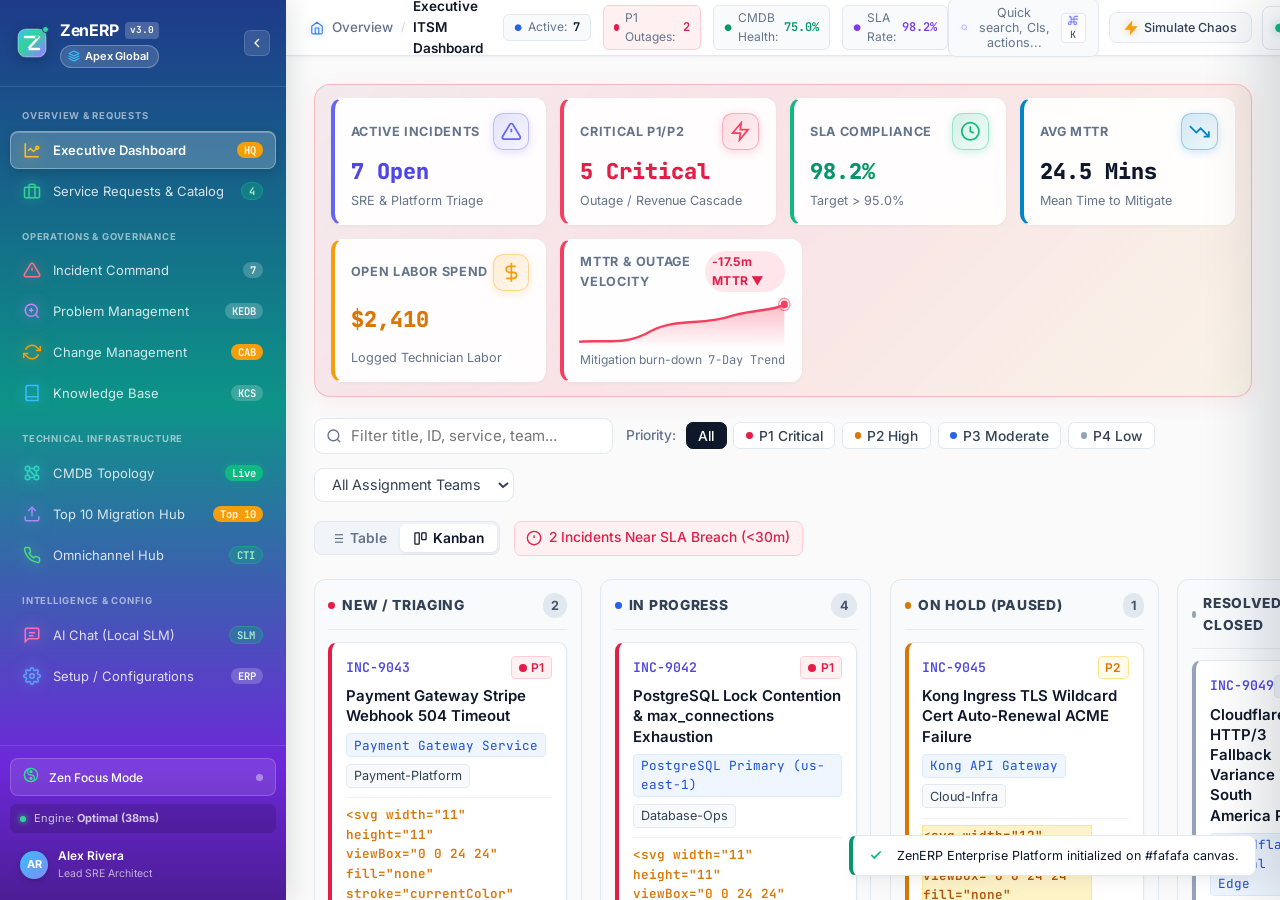
==== commit ca2798a4: "feat(ui): make all icons colorful and vibrant with jewel tones and glowing gradients" ====
--- a/static/index.html
+++ b/static/index.html
@@ -46,7 +46,7 @@
             </div>
             <div class="brand-client-row" id="brand-client-badge" title="Active Client Tenant: Apex Global">
               <span class="client-icon-badge">
-                <svg width="12" height="12" viewBox="0 0 24 24" fill="none" stroke="currentColor" stroke-width="2.2" stroke-linecap="round" stroke-linejoin="round">
+                <svg width="12" height="12" viewBox="0 0 24 24" fill="none" stroke="#38bdf8" stroke-width="2.2" stroke-linecap="round" stroke-linejoin="round">
                   <polygon points="12 2 2 7 12 12 22 7 12 2"></polygon>
                   <polyline points="2 17 12 22 22 17"></polyline>
                   <polyline points="2 12 12 17 22 12"></polyline>
@@ -69,7 +69,7 @@
 
         <!-- 1. Executive Dashboard (Top Most) -->
         <button class="nav-item active" data-view="executive-dashboard" id="nav-btn-executive" title="Executive Operations &amp; ITSM Dashboard">
-          <span class="nav-icon">
+          <span class="nav-icon nav-icon-gold">
             <svg width="18" height="18" viewBox="0 0 24 24" fill="none" stroke="currentColor" stroke-width="2"><path d="M3 3v18h18"/><path d="m19 9-5 5-4-4-3 3"/><circle cx="19" cy="9" r="2"/></svg>
           </span>
           <span class="nav-label">Executive Dashboard</span>
@@ -78,7 +78,7 @@
 
         <!-- 2. Service Requests & Catalog (Top Menu Group) -->
         <button class="nav-item" data-view="service-catalog" id="nav-btn-catalog" title="Enterprise Service Requests &amp; Fulfillment Catalog">
-          <span class="nav-icon">
+          <span class="nav-icon nav-icon-emerald">
             <svg width="18" height="18" viewBox="0 0 24 24" fill="none" stroke="currentColor" stroke-width="2"><rect x="2" y="7" width="20" height="14" rx="2" ry="2"/><path d="M16 21V5a2 2 0 0 0-2-2h-4a2 2 0 0 0-2 2v16"/></svg>
           </span>
           <span class="nav-label">Service Requests &amp; Catalog</span>
@@ -89,7 +89,7 @@
 
         <!-- 3. Incident Command -->
         <button class="nav-item" data-view="incident-command" id="nav-btn-incidents" title="Incident Command (Table &amp; Triage)">
-          <span class="nav-icon">
+          <span class="nav-icon nav-icon-rose">
             <svg width="18" height="18" viewBox="0 0 24 24" fill="none" stroke="currentColor" stroke-width="2"><path d="M10.29 3.86L1.82 18a2 2 0 0 0 1.71 3h16.94a2 2 0 0 0 1.71-3L13.71 3.86a2 2 0 0 0-3.42 0z"/><line x1="12" y1="9" x2="12" y2="13"/><line x1="12" y1="17" x2="12.01" y2="17"/></svg>
           </span>
           <span class="nav-label">Incident Command</span>
@@ -98,7 +98,7 @@
 
         <!-- 4. Problem Management -->
         <button class="nav-item" data-view="problem-management" id="nav-btn-problems" title="Problem Management &amp; KEDB">
-          <span class="nav-icon">
+          <span class="nav-icon nav-icon-purple">
             <svg width="18" height="18" viewBox="0 0 24 24" fill="none" stroke="currentColor" stroke-width="2"><circle cx="11" cy="11" r="8"/><path d="m21 21-4.35-4.35"/><path d="M11 8v6"/><path d="M8 11h6"/></svg>
           </span>
           <span class="nav-label">Problem Management</span>
@@ -107,7 +107,7 @@
 
         <!-- 5. Change Management -->
         <button class="nav-item" data-view="change-management" id="nav-btn-changes" title="Change Management &amp; CAB Approvals">
-          <span class="nav-icon">
+          <span class="nav-icon nav-icon-amber">
             <svg width="18" height="18" viewBox="0 0 24 24" fill="none" stroke="currentColor" stroke-width="2"><polyline points="23 4 23 10 17 10"/><polyline points="1 20 1 14 7 14"/><path d="M3.51 9a9 9 0 0 1 14.85-3.36L23 10M1 14l4.64 4.36A9 9 0 0 0 20.49 15"/></svg>
           </span>
           <span class="nav-label">Change Management</span>
@@ -116,7 +116,7 @@
 
         <!-- 6. Knowledge Base -->
         <button class="nav-item" data-view="knowledge-base" id="nav-btn-kb" title="Knowledge Base &amp; KCS Articles">
-          <span class="nav-icon">
+          <span class="nav-icon nav-icon-sky">
             <svg width="18" height="18" viewBox="0 0 24 24" fill="none" stroke="currentColor" stroke-width="2"><path d="M4 19.5A2.5 2.5 0 0 1 6.5 17H20"/><path d="M6.5 2H20v20H6.5A2.5 2.5 0 0 1 4 19.5v-15A2.5 2.5 0 0 1 6.5 2z"/></svg>
           </span>
           <span class="nav-label">Knowledge Base</span>
@@ -126,7 +126,7 @@
         <div class="nav-section-label mt-3">TECHNICAL INFRASTRUCTURE</div>
 
         <button class="nav-item" data-view="cmdb-topology" id="nav-btn-cmdb" title="Interactive CMDB Topology Graph">
-          <span class="nav-icon">
+          <span class="nav-icon nav-icon-teal">
             <svg width="18" height="18" viewBox="0 0 24 24" fill="none" stroke="currentColor" stroke-width="2"><circle cx="6" cy="6" r="3"/><circle cx="18" cy="6" r="3"/><circle cx="18" cy="18" r="3"/><circle cx="6" cy="18" r="3"/><line x1="9" y1="6" x2="15" y2="6"/><line x1="6" y1="9" x2="6" y2="15"/><line x1="18" y1="9" x2="18" y2="15"/><line x1="9" y1="18" x2="15" y2="18"/><line x1="8.5" y1="8.5" x2="15.5" y2="15.5"/></svg>
           </span>
           <span class="nav-label">CMDB Topology</span>
@@ -134,7 +134,7 @@
         </button>
 
         <button class="nav-item" data-view="migration-studio" id="nav-btn-migration" title="Top 10 Native Migration Studio">
-          <span class="nav-icon">
+          <span class="nav-icon nav-icon-indigo">
             <svg width="18" height="18" viewBox="0 0 24 24" fill="none" stroke="currentColor" stroke-width="2"><path d="M21 15v4a2 2 0 0 1-2 2H5a2 2 0 0 1-2-2v-4"/><polyline points="17 8 12 3 7 8"/><line x1="12" y1="3" x2="12" y2="15"/></svg>
           </span>
           <span class="nav-label">Top 10 Migration Hub</span>
@@ -142,7 +142,7 @@
         </button>
 
         <button class="nav-item" data-view="omnichannel-hub" id="nav-btn-omnichannel" title="Omnichannel Hub (Email &amp; CTI Screen Pop)">
-          <span class="nav-icon">
+          <span class="nav-icon nav-icon-green">
             <svg width="18" height="18" viewBox="0 0 24 24" fill="none" stroke="currentColor" stroke-width="2"><path d="M22 16.92v3a2 2 0 0 1-2.18 2 19.79 19.79 0 0 1-8.63-3.07 19.5 19.5 0 0 1-6-6 19.79 19.79 0 0 1-3.07-8.67A2 2 0 0 1 4.11 2h3a2 2 0 0 1 2 1.72 12.84 12.84 0 0 0 .7 2.81 2 2 0 0 1-.45 2.11L8.09 9.91a16 16 0 0 0 6 6l1.27-1.27a2 2 0 0 1 2.11-.45 12.84 12.84 0 0 0 2.81.7A2 2 0 0 1 22 16.92z"/></svg>
           </span>
           <span class="nav-label">Omnichannel Hub</span>
@@ -153,7 +153,7 @@
 
         <!-- 7. AI Chat (Local SLM Engine) -->
         <button class="nav-item" data-view="ai-chat" id="nav-btn-aichat" title="AI Chat Assistant (Local SLM Engine)">
-          <span class="nav-icon">
+          <span class="nav-icon nav-icon-pink">
             <svg width="18" height="18" viewBox="0 0 24 24" fill="none" stroke="currentColor" stroke-width="2"><path d="M21 15a2 2 0 0 1-2 2H7l-4 4V5a2 2 0 0 1 2-2h14a2 2 0 0 1 2 2z"/><path d="M8 9h8"/><path d="M8 13h6"/></svg>
           </span>
           <span class="nav-label">AI Chat (Local SLM)</span>
@@ -162,7 +162,7 @@
 
         <!-- 8. Settings & Configurations (Bottom) -->
         <button class="nav-item" data-view="setup" id="nav-btn-setup" title="Enterprise Setup &amp; Master Data Configuration">
-          <span class="nav-icon">
+          <span class="nav-icon nav-icon-blue">
             <svg width="18" height="18" viewBox="0 0 24 24" fill="none" stroke="currentColor" stroke-width="2"><circle cx="12" cy="12" r="3"/><path d="M19.4 15a1.65 1.65 0 0 0 .33 1.82l.06.06a2 2 0 0 1 0 2.83 2 2 0 0 1-2.83 0l-.06-.06a1.65 1.65 0 0 0-1.82-.33 1.65 1.65 0 0 0-1 1.51V21a2 2 0 0 1-2 2 2 2 0 0 1-2-2v-.09A1.65 1.65 0 0 0 9 19.4a1.65 1.65 0 0 0-1.82.33l-.06.06a2 2 0 0 1-2.83 0 2 2 0 0 1 0-2.83l.06-.06a1.65 1.65 0 0 0 .33-1.82 1.65 1.65 0 0 0-1.51-1H3a2 2 0 0 1-2-2 2 2 0 0 1 2-2h.09A1.65 1.65 0 0 0 4.6 9a1.65 1.65 0 0 0-.33-1.82l-.06-.06a2 2 0 0 1 0-2.83 2 2 0 0 1 2.83 0l.06.06a1.65 1.65 0 0 0 1.82.33H9a1.65 1.65 0 0 0 1-1.51V3a2 2 0 0 1 2-2 2 2 0 0 1 2 2v.09a1.65 1.65 0 0 0 1 1.51 1.65 1.65 0 0 0 1.82-.33l.06-.06a2 2 0 0 1 2.83 0 2 2 0 0 1 0 2.83l-.06.06a1.65 1.65 0 0 0-.33 1.82V9a1.65 1.65 0 0 0 1.51 1H21a2 2 0 0 1 2 2 2 2 0 0 1-2 2h-.09a1.65 1.65 0 0 0-1.51 1z"/></svg>
           </span>
           <span class="nav-label">Setup / Configurations</span>
@@ -174,7 +174,7 @@
       <div class="sidebar-footer">
         <!-- Quick Zen Mode Toggle Pill -->
         <button class="sidebar-zen-btn" id="btn-sidebar-zen-toggle" title="Toggle Zen Focus Mode (Z)">
-          <span class="zen-lotus-icon"><svg width="16" height="16" viewBox="0 0 24 24" fill="none" stroke="currentColor" stroke-width="2"><circle cx="12" cy="12" r="10"/><path d="M12 2a10 10 0 0 0 0 20 5 5 0 0 0 0-10 5 5 0 0 1 0-10z"/><circle cx="12" cy="7" r="1.5" fill="currentColor"/><circle cx="12" cy="17" r="1.5" fill="currentColor"/></svg></span>
+          <span class="zen-lotus-icon"><svg width="16" height="16" viewBox="0 0 24 24" fill="none" stroke="#34d399" stroke-width="2"><circle cx="12" cy="12" r="10"/><path d="M12 2a10 10 0 0 0 0 20 5 5 0 0 0 0-10 5 5 0 0 1 0-10z"/><circle cx="12" cy="7" r="1.5" fill="currentColor"/><circle cx="12" cy="17" r="1.5" fill="currentColor"/></svg></span>
           <span class="zen-btn-text">Zen Focus Mode</span>
           <span class="zen-indicator-dot" id="sidebar-zen-dot"></span>
         </button>
@@ -207,7 +207,7 @@
           <!-- Proper Hierarchical Breadcrumb Navigation (No duplicate brand name, No duplicate hamburger) -->
           <nav class="header-breadcrumb" aria-label="Breadcrumb">
             <span class="crumb-home-icon" id="breadcrumb-home-link" title="Navigate to Overview">
-              <svg width="14" height="14" viewBox="0 0 24 24" fill="none" stroke="currentColor" stroke-width="2" stroke-linecap="round" stroke-linejoin="round">
+              <svg width="14" height="14" viewBox="0 0 24 24" fill="none" stroke="#3b82f6" stroke-width="2" stroke-linecap="round" stroke-linejoin="round">
                 <path d="M3 9l9-7 9 7v11a2 2 0 0 1-2 2H5a2 2 0 0 1-2-2z"></path>
                 <polyline points="9 22 9 12 15 12 15 22"></polyline>
               </svg>
@@ -252,20 +252,20 @@
         <div class="zen-header-right">
           <!-- Search / Cmd+K Trigger -->
           <button class="zen-search-btn" id="cmd-palette-btn" title="Open Command Palette (Cmd+K / Ctrl+K)">
-            <svg width="15" height="15" viewBox="0 0 24 24" fill="none" stroke="currentColor" stroke-width="2"><circle cx="11" cy="11" r="8"/><path d="m21 21-4.3-4.3"/></svg>
+            <svg width="15" height="15" viewBox="0 0 24 24" fill="none" stroke="#818cf8" stroke-width="2"><circle cx="11" cy="11" r="8"/><path d="m21 21-4.3-4.3"/></svg>
             <span class="search-btn-text">Quick search, CIs, actions...</span>
             <kbd class="key-badge"><svg width="11" height="11" viewBox="0 0 24 24" fill="none" stroke="currentColor" stroke-width="2.5" style="vertical-align:-1px; margin-right:2px;"><path d="M18 3a3 3 0 0 0-3 3v12a3 3 0 0 0 3 3 3 3 0 0 0 3-3 3 3 0 0 0-3-3H6a3 3 0 0 0-3 3 3 3 0 0 0 3 3 3 3 0 0 0 3-3V6a3 3 0 0 0-3-3 3 3 0 0 0 3 3 3 3 0 0 0 3 3h12a3 3 0 0 0 3-3 3 3 0 0 0-3-3z"/></svg>K</kbd>
           </button>
 
           <!-- Simulate Chaos Button -->
           <button class="btn btn-zen-subtle" id="btn-chaos-simulate" title="Inject simulated production outage">
-            <svg width="14" height="14" viewBox="0 0 24 24" fill="none" stroke="currentColor" stroke-width="2"><polygon points="13 2 3 14 12 14 11 22 21 10 12 10 13 2"/></svg>
+            <svg width="14" height="14" viewBox="0 0 24 24" fill="#f59e0b" stroke="#f59e0b" stroke-width="2"><polygon points="13 2 3 14 12 14 11 22 21 10 12 10 13 2"/></svg>
             <span>Simulate Chaos</span>
           </button>
 
           <!-- Zen Focus Mode Toggle Header Button -->
           <button class="btn-zen-mode" id="btn-zen-mode-toggle" title="Toggle Zen Focus Mode (hides chrome for calm, tranquil focus)">
-            <svg width="14" height="14" viewBox="0 0 24 24" fill="none" stroke="currentColor" stroke-width="2"><circle cx="12" cy="12" r="10"/><path d="M12 2a10 10 0 0 0 0 20 5 5 0 0 0 0-10 5 5 0 0 1 0-10z"/></svg>
+            <svg width="14" height="14" viewBox="0 0 24 24" fill="#10b981" stroke="#10b981" stroke-width="2"><circle cx="12" cy="12" r="10"/><path d="M12 2a10 10 0 0 0 0 20 5 5 0 0 0 0-10 5 5 0 0 1 0-10z"/></svg>
             <span class="zen-label">Zen Mode</span>
           </button>
 
@@ -277,7 +277,7 @@
 
           <!-- Notifications Bell -->
           <button class="btn-icon btn-bell" id="btn-notifications" title="System alerts and AI events">
-            <svg width="16" height="16" viewBox="0 0 24 24" fill="none" stroke="currentColor" stroke-width="2"><path d="M6 8a6 6 0 0 1 12 0c0 7 3 9 3 9H3s3-2 3-9"/><path d="M10.3 21a1.94 1.94 0 0 0 3.4 0"/></svg>
+            <svg width="16" height="16" viewBox="0 0 24 24" fill="none" stroke="#f59e0b" stroke-width="2"><path d="M6 8a6 6 0 0 1 12 0c0 7 3 9 3 9H3s3-2 3-9"/><path d="M10.3 21a1.94 1.94 0 0 0 3.4 0"/></svg>
             <span class="notification-badge">3</span>
           </button>
         </div>
--- a/static/style.css
+++ b/static/style.css
@@ -8132,3 +8132,457 @@
   vertical-align: -2px;
   margin-right: 4px;
 }
+
+
+/* ==========================================================================
+   COLORFUL ICONS ENHANCEMENT SUITE (VIBRANT GLOW & THEMED GRADIENTS)
+   ========================================================================== */
+
+/* 1. Sidebar Navigation Icons - Jewel Glow */
+.nav-icon {
+  transition: transform 0.2s cubic-bezier(0.4, 0, 0.2, 1), filter 0.2s ease;
+}
+
+.nav-item:hover .nav-icon {
+  transform: scale(1.15);
+}
+
+.nav-item[data-view="executive-dashboard"] .nav-icon, .nav-icon-gold {
+  color: #fbbf24 !important;
+  filter: drop-shadow(0 0 7px rgba(251, 191, 36, 0.65));
+}
+
+.nav-item[data-view="service-catalog"] .nav-icon, .nav-icon-emerald {
+  color: #34d399 !important;
+  filter: drop-shadow(0 0 7px rgba(52, 211, 153, 0.65));
+}
+
+.nav-item[data-view="incident-command"] .nav-icon, .nav-icon-rose {
+  color: #fb7185 !important;
+  filter: drop-shadow(0 0 7px rgba(251, 113, 133, 0.65));
+}
+
+.nav-item[data-view="problem-management"] .nav-icon, .nav-icon-purple {
+  color: #c084fc !important;
+  filter: drop-shadow(0 0 7px rgba(192, 132, 252, 0.65));
+}
+
+.nav-item[data-view="change-management"] .nav-icon, .nav-icon-amber {
+  color: #f59e0b !important;
+  filter: drop-shadow(0 0 7px rgba(245, 158, 11, 0.65));
+}
+
+.nav-item[data-view="knowledge-base"] .nav-icon, .nav-icon-sky {
+  color: #38bdf8 !important;
+  filter: drop-shadow(0 0 7px rgba(56, 189, 248, 0.65));
+}
+
+.nav-item[data-view="cmdb-topology"] .nav-icon, .nav-icon-teal {
+  color: #2dd4bf !important;
+  filter: drop-shadow(0 0 7px rgba(45, 212, 191, 0.65));
+}
+
+.nav-item[data-view="migration-studio"] .nav-icon, .nav-icon-indigo {
+  color: #a78bfa !important;
+  filter: drop-shadow(0 0 7px rgba(167, 139, 250, 0.65));
+}
+
+.nav-item[data-view="omnichannel-hub"] .nav-icon, .nav-icon-green {
+  color: #4ade80 !important;
+  filter: drop-shadow(0 0 7px rgba(74, 222, 128, 0.65));
+}
+
+.nav-item[data-view="ai-chat"] .nav-icon, .nav-icon-pink {
+  color: #f472b6 !important;
+  filter: drop-shadow(0 0 7px rgba(244, 114, 182, 0.65));
+}
+
+.nav-item[data-view="setup-center"] .nav-icon, .nav-item[data-view="view-setup"] .nav-icon, .nav-icon-blue {
+  color: #60a5fa !important;
+  filter: drop-shadow(0 0 7px rgba(96, 165, 250, 0.65));
+}
+
+/* 2. Top Header Bar Icons */
+#cmd-palette-btn svg {
+  stroke: #818cf8 !important;
+  filter: drop-shadow(0 0 4px rgba(129, 140, 248, 0.4));
+}
+
+#btn-chaos-simulate svg {
+  stroke: #f59e0b !important;
+  fill: #f59e0b !important;
+  filter: drop-shadow(0 0 4px rgba(245, 158, 11, 0.45));
+}
+
+#btn-zen-mode-toggle svg {
+  stroke: #10b981 !important;
+  fill: #10b981 !important;
+  filter: drop-shadow(0 0 4px rgba(16, 185, 129, 0.45));
+}
+
+#btn-notifications svg {
+  stroke: #f59e0b !important;
+  filter: drop-shadow(0 0 4px rgba(245, 158, 11, 0.45));
+}
+
+#breadcrumb-home-link svg {
+  stroke: #3b82f6 !important;
+  filter: drop-shadow(0 0 4px rgba(59, 130, 246, 0.4));
+}
+
+.client-icon-badge svg {
+  stroke: #38bdf8 !important;
+  filter: drop-shadow(0 0 4px rgba(56, 189, 248, 0.45));
+}
+
+/* 3. Page KPI Card Icons - Rich Gradient Badges with Glow */
+.page-kpi-icon {
+  display: inline-flex !important;
+  align-items: center !important;
+  justify-content: center !important;
+  width: 32px !important;
+  height: 32px !important;
+  border-radius: 9px !important;
+  flex-shrink: 0 !important;
+  transition: transform 0.2s cubic-bezier(0.4, 0, 0.2, 1), box-shadow 0.2s ease !important;
+}
+
+.page-kpi-card:hover .page-kpi-icon {
+  transform: scale(1.12);
+}
+
+.page-kpi-icon.text-indigo {
+  background: linear-gradient(135deg, rgba(99, 102, 241, 0.18) 0%, rgba(99, 102, 241, 0.06) 100%) !important;
+  border: 1px solid rgba(99, 102, 241, 0.35) !important;
+  color: #6366f1 !important;
+  box-shadow: 0 2px 8px rgba(99, 102, 241, 0.2) !important;
+}
+.page-kpi-icon.text-indigo svg { stroke: #6366f1 !important; }
+
+.page-kpi-icon.text-rose {
+  background: linear-gradient(135deg, rgba(244, 63, 94, 0.18) 0%, rgba(244, 63, 94, 0.06) 100%) !important;
+  border: 1px solid rgba(244, 63, 94, 0.35) !important;
+  color: #f43f5e !important;
+  box-shadow: 0 2px 8px rgba(244, 63, 94, 0.2) !important;
+}
+.page-kpi-icon.text-rose svg { stroke: #f43f5e !important; }
+
+.page-kpi-icon.text-emerald {
+  background: linear-gradient(135deg, rgba(16, 185, 129, 0.18) 0%, rgba(16, 185, 129, 0.06) 100%) !important;
+  border: 1px solid rgba(16, 185, 129, 0.35) !important;
+  color: #10b981 !important;
+  box-shadow: 0 2px 8px rgba(16, 185, 129, 0.2) !important;
+}
+.page-kpi-icon.text-emerald svg { stroke: #10b981 !important; }
+
+.page-kpi-icon.text-sky {
+  background: linear-gradient(135deg, rgba(2, 132, 199, 0.18) 0%, rgba(2, 132, 199, 0.06) 100%) !important;
+  border: 1px solid rgba(2, 132, 199, 0.35) !important;
+  color: #0284c7 !important;
+  box-shadow: 0 2px 8px rgba(2, 132, 199, 0.2) !important;
+}
+.page-kpi-icon.text-sky svg { stroke: #0284c7 !important; }
+
+.page-kpi-icon.text-amber {
+  background: linear-gradient(135deg, rgba(245, 158, 11, 0.18) 0%, rgba(245, 158, 11, 0.06) 100%) !important;
+  border: 1px solid rgba(245, 158, 11, 0.35) !important;
+  color: #f59e0b !important;
+  box-shadow: 0 2px 8px rgba(245, 158, 11, 0.2) !important;
+}
+.page-kpi-icon.text-amber svg { stroke: #f59e0b !important; }
+
+.page-kpi-icon.text-purple {
+  background: linear-gradient(135deg, rgba(139, 92, 246, 0.18) 0%, rgba(139, 92, 246, 0.06) 100%) !important;
+  border: 1px solid rgba(139, 92, 246, 0.35) !important;
+  color: #8b5cf6 !important;
+  box-shadow: 0 2px 8px rgba(139, 92, 246, 0.2) !important;
+}
+.page-kpi-icon.text-purple svg { stroke: #8b5cf6 !important; }
+
+.page-kpi-icon.text-teal {
+  background: linear-gradient(135deg, rgba(20, 184, 166, 0.18) 0%, rgba(20, 184, 166, 0.06) 100%) !important;
+  border: 1px solid rgba(20, 184, 166, 0.35) !important;
+  color: #14b8a6 !important;
+  box-shadow: 0 2px 8px rgba(20, 184, 166, 0.2) !important;
+}
+.page-kpi-icon.text-teal svg { stroke: #14b8a6 !important; }
+
+.page-kpi-icon.text-cyan {
+  background: linear-gradient(135deg, rgba(6, 182, 212, 0.18) 0%, rgba(6, 182, 212, 0.06) 100%) !important;
+  border: 1px solid rgba(6, 182, 212, 0.35) !important;
+  color: #06b6d4 !important;
+  box-shadow: 0 2px 8px rgba(6, 182, 212, 0.2) !important;
+}
+.page-kpi-icon.text-cyan svg { stroke: #06b6d4 !important; }
+
+.page-kpi-icon.text-slate {
+  background: linear-gradient(135deg, rgba(100, 116, 139, 0.18) 0%, rgba(100, 116, 139, 0.06) 100%) !important;
+  border: 1px solid rgba(100, 116, 139, 0.35) !important;
+  color: #64748b !important;
+  box-shadow: 0 2px 8px rgba(100, 116, 139, 0.2) !important;
+}
+.page-kpi-icon.text-slate svg { stroke: #64748b !important; }
+
+/* 4. Secondary Side Menu in Enterprise Setup */
+.setup-vertical-tab .vtab-icon {
+  display: inline-flex !important;
+  align-items: center !important;
+  justify-content: center !important;
+  width: 28px !important;
+  height: 28px !important;
+  border-radius: 7px !important;
+  transition: transform 0.2s ease, box-shadow 0.2s ease !important;
+}
+
+.setup-vertical-tab:hover .vtab-icon {
+  transform: scale(1.12);
+}
+
+.setup-vertical-tab[data-setup-tab="dna"] .vtab-icon {
+  background: #fffbeb !important;
+  border: 1px solid #fde68a !important;
+  color: #d97706 !important;
+  box-shadow: 0 2px 6px rgba(217, 119, 6, 0.16) !important;
+}
+.setup-vertical-tab[data-setup-tab="dna"] .vtab-icon svg { stroke: #d97706 !important; }
+
+.setup-vertical-tab[data-setup-tab="taxonomy"] .vtab-icon {
+  background: #f0f9ff !important;
+  border: 1px solid #bae6fd !important;
+  color: #0284c7 !important;
+  box-shadow: 0 2px 6px rgba(2, 132, 199, 0.16) !important;
+}
+.setup-vertical-tab[data-setup-tab="taxonomy"] .vtab-icon svg { stroke: #0284c7 !important; }
+
+.setup-vertical-tab[data-setup-tab="matrix"] .vtab-icon {
+  background: #fff7ed !important;
+  border: 1px solid #fed7aa !important;
+  color: #ea580c !important;
+  box-shadow: 0 2px 6px rgba(234, 88, 12, 0.16) !important;
+}
+.setup-vertical-tab[data-setup-tab="matrix"] .vtab-icon svg { stroke: #ea580c !important; }
+
+.setup-vertical-tab[data-setup-tab="sla"] .vtab-icon {
+  background: #eef2ff !important;
+  border: 1px solid #c7d2fe !important;
+  color: #4f46e5 !important;
+  box-shadow: 0 2px 6px rgba(79, 70, 229, 0.16) !important;
+}
+.setup-vertical-tab[data-setup-tab="sla"] .vtab-icon svg { stroke: #4f46e5 !important; }
+
+.setup-vertical-tab[data-setup-tab="resolutions"] .vtab-icon {
+  background: #ecfdf5 !important;
+  border: 1px solid #a7f3d0 !important;
+  color: #059669 !important;
+  box-shadow: 0 2px 6px rgba(5, 150, 105, 0.16) !important;
+}
+.setup-vertical-tab[data-setup-tab="resolutions"] .vtab-icon svg { stroke: #059669 !important; }
+
+.setup-vertical-tab[data-setup-tab="technicians"] .vtab-icon {
+  background: #faf5ff !important;
+  border: 1px solid #ddd6fe !important;
+  color: #9333ea !important;
+  box-shadow: 0 2px 6px rgba(147, 51, 234, 0.16) !important;
+}
+.setup-vertical-tab[data-setup-tab="technicians"] .vtab-icon svg { stroke: #9333ea !important; }
+
+.setup-vertical-tab[data-setup-tab="rules"] .vtab-icon {
+  background: #fdf2f8 !important;
+  border: 1px solid #fbcfe8 !important;
+  color: #db2777 !important;
+  box-shadow: 0 2px 6px rgba(219, 39, 119, 0.16) !important;
+}
+.setup-vertical-tab[data-setup-tab="rules"] .vtab-icon svg { stroke: #db2777 !important; }
+
+.setup-vertical-tab[data-setup-tab="email-channels"] .vtab-icon {
+  background: #eff6ff !important;
+  border: 1px solid #bfdbfe !important;
+  color: #2563eb !important;
+  box-shadow: 0 2px 6px rgba(37, 99, 235, 0.16) !important;
+}
+.setup-vertical-tab[data-setup-tab="email-channels"] .vtab-icon svg { stroke: #2563eb !important; }
+
+.setup-vertical-tab[data-setup-tab="phone-cti"] .vtab-icon {
+  background: #f0fdfa !important;
+  border: 1px solid #99f6e4 !important;
+  color: #0d9488 !important;
+  box-shadow: 0 2px 6px rgba(13, 148, 136, 0.16) !important;
+}
+.setup-vertical-tab[data-setup-tab="phone-cti"] .vtab-icon svg { stroke: #0d9488 !important; }
+
+/* 5. Service Catalog Icon Boxes */
+.catalog-icon-box {
+  transition: transform 0.2s cubic-bezier(0.4, 0, 0.2, 1), box-shadow 0.2s ease !important;
+}
+
+.catalog-card:hover .catalog-icon-box {
+  transform: scale(1.1);
+}
+
+.catalog-icon-box.bg-indigo-subtle {
+  background: linear-gradient(135deg, #eef2ff 0%, #e0e7ff 100%) !important;
+  color: #4f46e5 !important;
+  border: 1px solid #c7d2fe !important;
+  box-shadow: 0 4px 12px rgba(79, 70, 229, 0.2) !important;
+}
+.catalog-icon-box.bg-indigo-subtle svg { stroke: #4f46e5 !important; }
+
+.catalog-icon-box.bg-purple-subtle {
+  background: linear-gradient(135deg, #faf5ff 0%, #f3e8ff 100%) !important;
+  color: #9333ea !important;
+  border: 1px solid #ddd6fe !important;
+  box-shadow: 0 4px 12px rgba(147, 51, 234, 0.2) !important;
+}
+.catalog-icon-box.bg-purple-subtle svg { stroke: #9333ea !important; }
+
+.catalog-icon-box.bg-emerald-subtle {
+  background: linear-gradient(135deg, #ecfdf5 0%, #d1fae5 100%) !important;
+  color: #059669 !important;
+  border: 1px solid #a7f3d0 !important;
+  box-shadow: 0 4px 12px rgba(5, 150, 105, 0.2) !important;
+}
+.catalog-icon-box.bg-emerald-subtle svg { stroke: #059669 !important; }
+
+.catalog-icon-box.bg-amber-subtle {
+  background: linear-gradient(135deg, #fffbeb 0%, #fef3c7 100%) !important;
+  color: #d97706 !important;
+  border: 1px solid #fde68a !important;
+  box-shadow: 0 4px 12px rgba(217, 119, 6, 0.2) !important;
+}
+.catalog-icon-box.bg-amber-subtle svg { stroke: #d97706 !important; }
+
+.catalog-icon-box.bg-rose-subtle {
+  background: linear-gradient(135deg, #fff1f2 0%, #ffe4e6 100%) !important;
+  color: #e11d48 !important;
+  border: 1px solid #fecdd3 !important;
+  box-shadow: 0 4px 12px rgba(225, 29, 72, 0.2) !important;
+}
+.catalog-icon-box.bg-rose-subtle svg { stroke: #e11d48 !important; }
+
+.catalog-icon-box.bg-sky-subtle {
+  background: linear-gradient(135deg, #f0f9ff 0%, #e0f2fe 100%) !important;
+  color: #0284c7 !important;
+  border: 1px solid #bae6fd !important;
+  box-shadow: 0 4px 12px rgba(2, 132, 199, 0.2) !important;
+}
+.catalog-icon-box.bg-sky-subtle svg { stroke: #0284c7 !important; }
+
+/* 6. Table Inspection Buttons with Vibrant Glow */
+.btn-inspect-row, .btn-inspect-req, .btn-inspect-exec {
+  display: inline-flex !important;
+  align-items: center !important;
+  justify-content: center !important;
+  width: 28px !important;
+  height: 28px !important;
+  border-radius: 6px !important;
+  background: #f1f5f9 !important;
+  border: 1px solid #cbd5e1 !important;
+  color: #4f46e5 !important;
+  transition: all 0.2s ease !important;
+  cursor: pointer !important;
+}
+
+.btn-inspect-row:hover, .btn-inspect-req:hover, .btn-inspect-exec:hover {
+  background: #eef2ff !important;
+  border-color: #818cf8 !important;
+  color: #4338ca !important;
+  transform: scale(1.12) !important;
+  box-shadow: 0 3px 10px rgba(99, 102, 241, 0.3) !important;
+}
+
+.btn-inspect-row svg, .btn-inspect-req svg, .btn-inspect-exec svg {
+  stroke: #4f46e5 !important;
+  stroke-width: 2.8 !important;
+}
+
+/* 7. Drawer HUD & VNav Colorful Enhancement */
+.kpi-hud-icon {
+  display: inline-flex !important;
+  align-items: center !important;
+  justify-content: center !important;
+  width: 28px !important;
+  height: 28px !important;
+  border-radius: 7px !important;
+  background: rgba(255, 255, 255, 0.95) !important;
+  box-shadow: 0 2px 6px rgba(0, 0, 0, 0.08) !important;
+}
+
+.vnav-icon-pill.pill-blue {
+  background: linear-gradient(135deg, #eff6ff 0%, #dbeafe 100%) !important;
+  border: 1px solid #bfdbfe !important;
+  color: #2563eb !important;
+  box-shadow: 0 2px 6px rgba(37, 99, 235, 0.18) !important;
+}
+.vnav-icon-pill.pill-blue svg { stroke: #2563eb !important; }
+
+.vnav-icon-pill.pill-indigo {
+  background: linear-gradient(135deg, #eef2ff 0%, #e0e7ff 100%) !important;
+  border: 1px solid #c7d2fe !important;
+  color: #4f46e5 !important;
+  box-shadow: 0 2px 6px rgba(79, 70, 229, 0.18) !important;
+}
+.vnav-icon-pill.pill-indigo svg { stroke: #4f46e5 !important; }
+
+.vnav-icon-pill.pill-purple {
+  background: linear-gradient(135deg, #faf5ff 0%, #f3e8ff 100%) !important;
+  border: 1px solid #ddd6fe !important;
+  color: #9333ea !important;
+  box-shadow: 0 2px 6px rgba(147, 51, 234, 0.18) !important;
+}
+.vnav-icon-pill.pill-purple svg { stroke: #9333ea !important; }
+
+.vnav-icon-pill.pill-emerald {
+  background: linear-gradient(135deg, #ecfdf5 0%, #d1fae5 100%) !important;
+  border: 1px solid #a7f3d0 !important;
+  color: #059669 !important;
+  box-shadow: 0 2px 6px rgba(5, 150, 105, 0.18) !important;
+}
+.vnav-icon-pill.pill-emerald svg { stroke: #059669 !important; }
+
+.vnav-icon-pill.pill-amber {
+  background: linear-gradient(135deg, #fffbeb 0%, #fef3c7 100%) !important;
+  border: 1px solid #fde68a !important;
+  color: #d97706 !important;
+  box-shadow: 0 2px 6px rgba(217, 119, 6, 0.18) !important;
+}
+.vnav-icon-pill.pill-amber svg { stroke: #d97706 !important; }
+
+.vnav-icon-pill.pill-slate {
+  background: linear-gradient(135deg, #f8fafc 0%, #f1f5f9 100%) !important;
+  border: 1px solid #cbd5e1 !important;
+  color: #475569 !important;
+  box-shadow: 0 2px 6px rgba(71, 85, 105, 0.18) !important;
+}
+.vnav-icon-pill.pill-slate svg { stroke: #475569 !important; }
+
+.vnav-icon-pill.pill-teal {
+  background: linear-gradient(135deg, #f0fdfa 0%, #ccfbf1 100%) !important;
+  border: 1px solid #99f6e4 !important;
+  color: #0d9488 !important;
+  box-shadow: 0 2px 6px rgba(13, 148, 136, 0.18) !important;
+}
+.vnav-icon-pill.pill-teal svg { stroke: #0d9488 !important; }
+
+/* 8. Modern Badge Icons in Streams */
+.modern-badge-icon {
+  display: inline-flex;
+  align-items: center;
+  justify-content: center;
+  vertical-align: -1px;
+  margin-right: 4px;
+}
+
+/* 9. Section Dividers */
+.divider-icon-pill {
+  display: inline-flex !important;
+  align-items: center !important;
+  justify-content: center !important;
+  width: 32px !important;
+  height: 32px !important;
+  border-radius: 8px !important;
+  background: linear-gradient(135deg, #eff6ff 0%, #dbeafe 100%) !important;
+  border: 1px solid #bfdbfe !important;
+  color: #2563eb !important;
+  box-shadow: 0 2px 6px rgba(37, 99, 235, 0.16) !important;
+}
+.divider-icon-pill svg { stroke: #2563eb !important; }
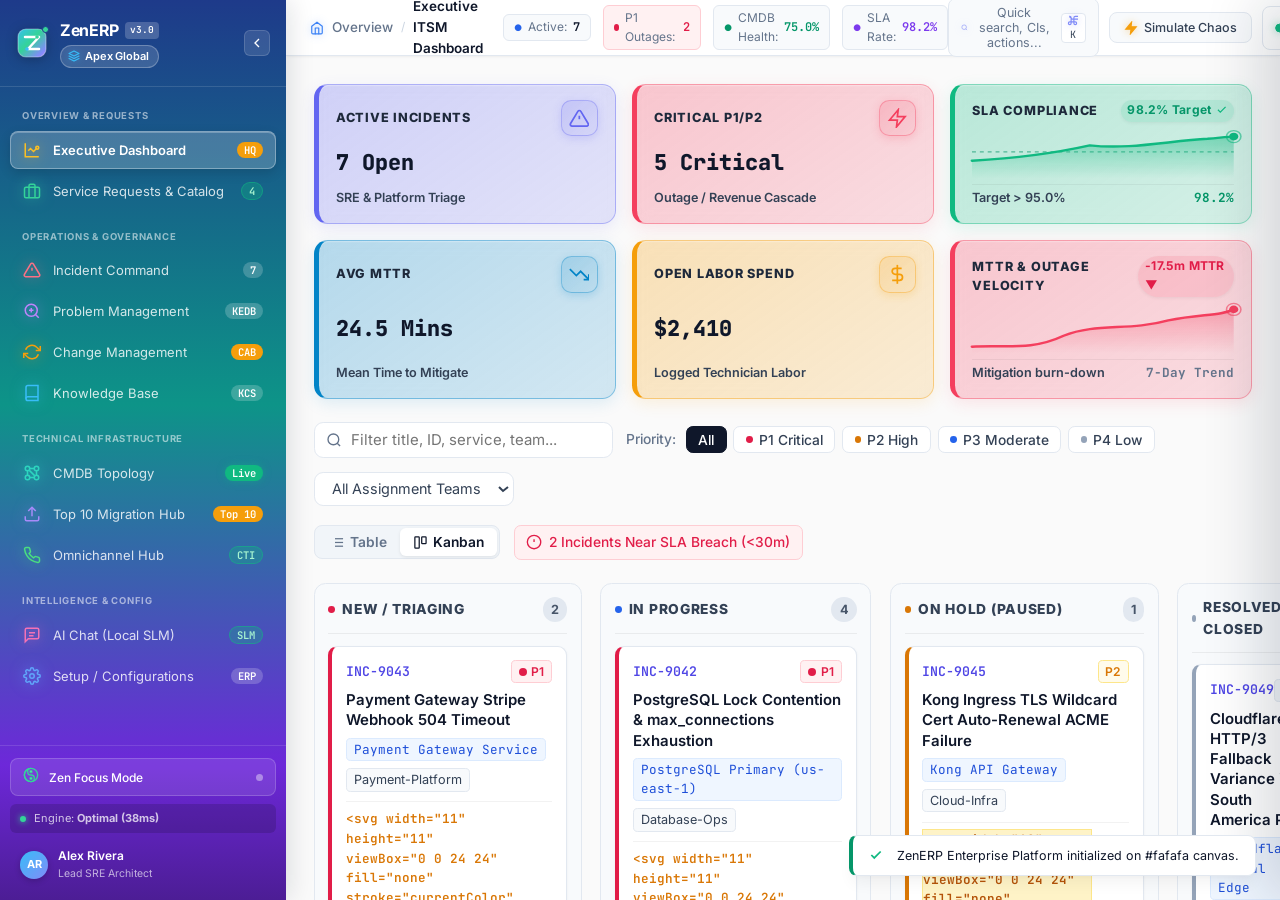
==== commit ea987973: "feat(ui): convert metric into secondary chart, apply 30% background tint to cards, remove wrapper, a" ====
--- a/static/index.html
+++ b/static/index.html
@@ -311,13 +311,31 @@
               <span class="page-kpi-sub">Outage / Revenue Cascade</span>
             </div>
 
-            <div class="page-kpi-card" style="border-left: 3.5px solid #10b981;">
+            <!-- Incidents SLA Target & Burndown Mini Chart Card -->
+            <div class="page-kpi-card page-kpi-chart-card" style="border-left: 3.5px solid #10b981;">
               <div class="page-kpi-top">
                 <span class="page-kpi-title">SLA Compliance</span>
-                <span class="page-kpi-icon text-emerald"><svg width="18" height="18" viewBox="0 0 24 24" fill="none" stroke="currentColor" stroke-width="2"><circle cx="12" cy="12" r="10"/><polyline points="12 6 12 12 16 14"/></svg></span>
-              </div>
-              <span class="page-kpi-val font-mono text-emerald" id="kpi-inc-sla">98.2%</span>
-              <span class="page-kpi-sub">Target &gt; 95.0%</span>
+                <span class="kpi-chart-badge badge-up">98.2% Target <svg width="10" height="10" viewBox="0 0 24 24" fill="none" stroke="#10b981" stroke-width="2.5" style="vertical-align:-1px; margin-left:1px;"><polyline points="20 6 9 17 4 12"/></svg></span>
+              </div>
+              <div class="kpi-mini-chart-wrap">
+                <svg class="kpi-sparkline" viewBox="0 0 200 44" preserveAspectRatio="none">
+                  <defs>
+                    <linearGradient id="grad-sla-spark" x1="0" y1="0" x2="0" y2="1">
+                      <stop offset="0%" stop-color="#10b981" stop-opacity="0.45"/>
+                      <stop offset="100%" stop-color="#10b981" stop-opacity="0.0"/>
+                    </linearGradient>
+                  </defs>
+                  <line x1="0" y1="20" x2="200" y2="20" stroke="#059669" stroke-width="1.2" stroke-dasharray="3 3" opacity="0.6"/>
+                  <path d="M 0 28 C 30 26, 60 22, 90 14 C 120 18, 150 10, 180 8 C 190 7, 195 6, 200 6 L 200 44 L 0 44 Z" fill="url(#grad-sla-spark)"/>
+                  <path d="M 0 28 C 30 26, 60 22, 90 14 C 120 18, 150 10, 180 8 C 190 7, 195 6, 200 6" fill="none" stroke="#10b981" stroke-width="2.2" stroke-linecap="round"/>
+                  <circle cx="200" cy="6" r="3.5" fill="#10b981"/>
+                  <circle cx="200" cy="6" r="5.5" fill="none" stroke="#10b981" stroke-width="1.2" opacity="0.6"/>
+                </svg>
+              </div>
+              <div class="kpi-chart-footer">
+                <span class="kpi-chart-sub">Target &gt; 95.0%</span>
+                <span class="kpi-chart-range font-mono font-bold text-emerald" id="kpi-inc-sla">98.2%</span>
+              </div>
             </div>
 
             <div class="page-kpi-card" style="border-left: 3.5px solid #0284c7;">
@@ -541,13 +559,31 @@
                 <span class="page-kpi-sub">+14% vs Previous Week</span>
               </div>
 
-              <div class="page-kpi-card" style="border-left: 3.5px solid #0284c7;">
-                <div class="page-kpi-top">
-                  <span class="page-kpi-title">Global SLA Adherence</span>
-                  <span class="page-kpi-icon text-emerald"><svg width="18" height="18" viewBox="0 0 24 24" fill="none" stroke="currentColor" stroke-width="2"><circle cx="12" cy="12" r="10"/><polyline points="12 6 12 12 16 14"/></svg></span>
-                </div>
-                <span class="page-kpi-val font-mono text-sky" id="exec-kpi-sla">98.7%</span>
-                <span class="page-kpi-sub">Target &gt; 95.0% • Zero Breaches</span>
+              <!-- Executive SLA Burndown Mini Chart Card -->
+              <div class="page-kpi-card page-kpi-chart-card" style="border-left: 3.5px solid #0284c7;">
+                <div class="page-kpi-top">
+                  <span class="page-kpi-title">SLA Adherence</span>
+                  <span class="kpi-chart-badge badge-up">98.7% <svg width="10" height="10" viewBox="0 0 24 24" fill="none" stroke="#0284c7" stroke-width="2.5" style="vertical-align:-1px; margin-left:1px;"><polyline points="20 6 9 17 4 12"/></svg></span>
+                </div>
+                <div class="kpi-mini-chart-wrap">
+                  <svg class="kpi-sparkline" viewBox="0 0 200 44" preserveAspectRatio="none">
+                    <defs>
+                      <linearGradient id="grad-exec-sla-spark" x1="0" y1="0" x2="0" y2="1">
+                        <stop offset="0%" stop-color="#0284c7" stop-opacity="0.45"/>
+                        <stop offset="100%" stop-color="#0284c7" stop-opacity="0.0"/>
+                      </linearGradient>
+                    </defs>
+                    <line x1="0" y1="22" x2="200" y2="22" stroke="#0284c7" stroke-width="1.2" stroke-dasharray="3 3" opacity="0.6"/>
+                    <path d="M 0 30 C 35 28, 70 20, 105 16 C 140 14, 170 8, 185 6 C 195 5, 198 4, 200 4 L 200 44 L 0 44 Z" fill="url(#grad-exec-sla-spark)"/>
+                    <path d="M 0 30 C 35 28, 70 20, 105 16 C 140 14, 170 8, 185 6 C 195 5, 198 4, 200 4" fill="none" stroke="#0284c7" stroke-width="2.2" stroke-linecap="round"/>
+                    <circle cx="200" cy="4" r="3.5" fill="#0284c7"/>
+                    <circle cx="200" cy="4" r="5.5" fill="none" stroke="#0284c7" stroke-width="1.2" opacity="0.6"/>
+                  </svg>
+                </div>
+                <div class="kpi-chart-footer">
+                  <span class="kpi-chart-sub">Zero Breaches</span>
+                  <span class="kpi-chart-range font-mono font-bold text-sky" id="exec-kpi-sla">98.7%</span>
+                </div>
               </div>
 
               <div class="page-kpi-card" style="border-left: 3.5px solid #8b5cf6;">
@@ -793,13 +829,30 @@
                 <span class="page-kpi-sub">Deflecting Incidents</span>
               </div>
 
-              <div class="page-kpi-card" style="border-left: 3.5px solid #8b5cf6;">
-                <div class="page-kpi-top">
-                  <span class="page-kpi-title">RCA Resolution Rate</span>
-                  <span class="page-kpi-icon text-purple"><svg width="18" height="18" viewBox="0 0 24 24" fill="none" stroke="currentColor" stroke-width="2"><circle cx="12" cy="12" r="10"/><circle cx="12" cy="12" r="6"/><circle cx="12" cy="12" r="2"/></svg></span>
-                </div>
-                <span class="page-kpi-val font-mono text-purple" id="kpi-prb-rca">66.7%</span>
-                <span class="page-kpi-sub">Root Cause Pinpointed</span>
+              <!-- Problems RCA Discovery Mini Chart Card -->
+              <div class="page-kpi-card page-kpi-chart-card" style="border-left: 3.5px solid #8b5cf6;">
+                <div class="page-kpi-top">
+                  <span class="page-kpi-title">RCA Resolution</span>
+                  <span class="kpi-chart-badge badge-purple">66.7% Pinpointed <svg width="10" height="10" viewBox="0 0 24 24" fill="none" stroke="#8b5cf6" stroke-width="2.5" style="vertical-align:-1px; margin-left:1px;"><polyline points="20 6 9 17 4 12"/></svg></span>
+                </div>
+                <div class="kpi-mini-chart-wrap">
+                  <svg class="kpi-sparkline" viewBox="0 0 200 44" preserveAspectRatio="none">
+                    <defs>
+                      <linearGradient id="grad-prb-rca-spark" x1="0" y1="0" x2="0" y2="1">
+                        <stop offset="0%" stop-color="#8b5cf6" stop-opacity="0.45"/>
+                        <stop offset="100%" stop-color="#8b5cf6" stop-opacity="0.0"/>
+                      </linearGradient>
+                    </defs>
+                    <path d="M 0 32 C 40 28, 70 30, 110 22 C 145 16, 175 12, 200 8 L 200 44 L 0 44 Z" fill="url(#grad-prb-rca-spark)"/>
+                    <path d="M 0 32 C 40 28, 70 30, 110 22 C 145 16, 175 12, 200 8" fill="none" stroke="#8b5cf6" stroke-width="2.2" stroke-linecap="round"/>
+                    <circle cx="200" cy="8" r="3.5" fill="#8b5cf6"/>
+                    <circle cx="200" cy="8" r="5.5" fill="none" stroke="#8b5cf6" stroke-width="1.2" opacity="0.6"/>
+                  </svg>
+                </div>
+                <div class="kpi-chart-footer">
+                  <span class="kpi-chart-sub">5-Whys Validated</span>
+                  <span class="kpi-chart-range font-mono font-bold text-purple" id="kpi-prb-rca">66.7%</span>
+                </div>
               </div>
 
               <div class="page-kpi-card" style="border-left: 3.5px solid #0284c7;">
@@ -967,13 +1020,30 @@
                 <span class="page-kpi-sub">CMDB Blast Radius &gt; 50</span>
               </div>
 
-              <div class="page-kpi-card" style="border-left: 3.5px solid #10b981;">
-                <div class="page-kpi-top">
-                  <span class="page-kpi-title">Success Rate</span>
-                  <span class="page-kpi-icon text-emerald"><svg width="18" height="18" viewBox="0 0 24 24" fill="none" stroke="currentColor" stroke-width="2"><polyline points="23 6 13.5 15.5 8.5 10.5 1 18"/><polyline points="17 6 23 6 23 12"/></svg></span>
-                </div>
-                <span class="page-kpi-val font-mono text-emerald" id="kpi-chg-success">98.9%</span>
-                <span class="page-kpi-sub">Zero Rollbacks (30d)</span>
+              <!-- Change Success Rate Mini Chart Card -->
+              <div class="page-kpi-card page-kpi-chart-card" style="border-left: 3.5px solid #10b981;">
+                <div class="page-kpi-top">
+                  <span class="page-kpi-title">Change Success</span>
+                  <span class="kpi-chart-badge badge-up">98.9% <svg width="10" height="10" viewBox="0 0 24 24" fill="none" stroke="#10b981" stroke-width="2.5" style="vertical-align:-1px; margin-left:1px;"><polyline points="20 6 9 17 4 12"/></svg></span>
+                </div>
+                <div class="kpi-mini-chart-wrap">
+                  <svg class="kpi-sparkline" viewBox="0 0 200 44" preserveAspectRatio="none">
+                    <defs>
+                      <linearGradient id="grad-chg-succ-spark" x1="0" y1="0" x2="0" y2="1">
+                        <stop offset="0%" stop-color="#10b981" stop-opacity="0.45"/>
+                        <stop offset="100%" stop-color="#10b981" stop-opacity="0.0"/>
+                      </linearGradient>
+                    </defs>
+                    <path d="M 0 24 C 30 22, 60 18, 100 14 C 140 12, 175 8, 200 6 L 200 44 L 0 44 Z" fill="url(#grad-chg-succ-spark)"/>
+                    <path d="M 0 24 C 30 22, 60 18, 100 14 C 140 12, 175 8, 200 6" fill="none" stroke="#10b981" stroke-width="2.2" stroke-linecap="round"/>
+                    <circle cx="200" cy="6" r="3.5" fill="#10b981"/>
+                    <circle cx="200" cy="6" r="5.5" fill="none" stroke="#10b981" stroke-width="1.2" opacity="0.6"/>
+                  </svg>
+                </div>
+                <div class="kpi-chart-footer">
+                  <span class="kpi-chart-sub">Zero Rollbacks (30d)</span>
+                  <span class="kpi-chart-range font-mono font-bold text-emerald" id="kpi-chg-success">98.9%</span>
+                </div>
               </div>
 
               <div class="page-kpi-card" style="border-left: 3.5px solid #0284c7;">
@@ -1311,13 +1381,31 @@
                 <span class="page-kpi-sub">KCS Peer-Reviewed</span>
               </div>
 
-              <div class="page-kpi-card" style="border-left: 3.5px solid #10b981;">
-                <div class="page-kpi-top">
-                  <span class="page-kpi-title">Resolution Helpfulness</span>
-                  <span class="page-kpi-icon text-emerald"><svg width="18" height="18" viewBox="0 0 24 24" fill="none" stroke="currentColor" stroke-width="2"><polyline points="20 6 9 17 4 12"/></svg></span>
-                </div>
-                <span class="page-kpi-val font-mono text-emerald" id="stat-kb-helpful">97.4%</span>
-                <span class="page-kpi-sub">First-Contact Deflection</span>
+              <!-- KB Resolution Helpfulness Mini Chart Card -->
+              <div class="page-kpi-card page-kpi-chart-card" style="border-left: 3.5px solid #10b981;">
+                <div class="page-kpi-top">
+                  <span class="page-kpi-title">Helpfulness Rate</span>
+                  <span class="kpi-chart-badge badge-up">97.4% <svg width="10" height="10" viewBox="0 0 24 24" fill="none" stroke="#10b981" stroke-width="2.5" style="vertical-align:-1px; margin-left:1px;"><polyline points="20 6 9 17 4 12"/></svg></span>
+                </div>
+                <div class="kpi-mini-chart-wrap">
+                  <svg class="kpi-sparkline" viewBox="0 0 200 44" preserveAspectRatio="none">
+                    <defs>
+                      <linearGradient id="grad-kb-help-spark" x1="0" y1="0" x2="0" y2="1">
+                        <stop offset="0%" stop-color="#10b981" stop-opacity="0.45"/>
+                        <stop offset="100%" stop-color="#10b981" stop-opacity="0.0"/>
+                      </linearGradient>
+                    </defs>
+                    <line x1="0" y1="20" x2="200" y2="20" stroke="#059669" stroke-width="1.2" stroke-dasharray="3 3" opacity="0.6"/>
+                    <path d="M 0 28 C 35 24, 70 20, 110 14 C 150 16, 175 8, 200 6 L 200 44 L 0 44 Z" fill="url(#grad-kb-help-spark)"/>
+                    <path d="M 0 28 C 35 24, 70 20, 110 14 C 150 16, 175 8, 200 6" fill="none" stroke="#10b981" stroke-width="2.2" stroke-linecap="round"/>
+                    <circle cx="200" cy="6" r="3.5" fill="#10b981"/>
+                    <circle cx="200" cy="6" r="5.5" fill="none" stroke="#10b981" stroke-width="1.2" opacity="0.6"/>
+                  </svg>
+                </div>
+                <div class="kpi-chart-footer">
+                  <span class="kpi-chart-sub">FCR Deflection</span>
+                  <span class="kpi-chart-range font-mono font-bold text-emerald" id="stat-kb-helpful">97.4%</span>
+                </div>
               </div>
 
               <div class="page-kpi-card" style="border-left: 3.5px solid #6366f1;">
@@ -1336,6 +1424,15 @@
                 </div>
                 <span class="page-kpi-val font-mono text-amber">3.2 Mins</span>
                 <span class="page-kpi-sub">Concise Runbook Format</span>
+              </div>
+
+              <div class="page-kpi-card" style="border-left: 3.5px solid #8b5cf6;">
+                <div class="page-kpi-top">
+                  <span class="page-kpi-title">Active Deflections</span>
+                  <span class="page-kpi-icon text-purple"><svg width="18" height="18" viewBox="0 0 24 24" fill="none" stroke="currentColor" stroke-width="2"><path d="M12 22s8-4 8-10V5l-8-3-8 3v7c0 6 8 10 8 10z"/></svg></span>
+                </div>
+                <span class="page-kpi-val font-mono text-purple">18 Deflected</span>
+                <span class="page-kpi-sub">Ticket Suppression Rate</span>
               </div>
 
               <!-- Knowledge Base Mini Sparkline Chart Card -->
@@ -2237,13 +2334,31 @@
                 <span class="page-kpi-sub">Target &lt; 6.0 Hours</span>
               </div>
 
-              <div class="page-kpi-card" style="border-left: 3.5px solid #10b981;">
-                <div class="page-kpi-top">
-                  <span class="page-kpi-title">SLA Compliance</span>
-                  <span class="page-kpi-icon text-purple"><svg width="18" height="18" viewBox="0 0 24 24" fill="none" stroke="currentColor" stroke-width="2"><circle cx="12" cy="12" r="10"/><circle cx="12" cy="12" r="6"/><circle cx="12" cy="12" r="2"/></svg></span>
-                </div>
-                <span class="page-kpi-val font-mono text-emerald" id="stat-requests-sla">99.1%</span>
-                <span class="page-kpi-sub">On-Time Delivery</span>
+              <!-- Service Requests SLA Delivery Mini Chart Card -->
+              <div class="page-kpi-card page-kpi-chart-card" style="border-left: 3.5px solid #10b981;">
+                <div class="page-kpi-top">
+                  <span class="page-kpi-title">SLA Delivery Rate</span>
+                  <span class="kpi-chart-badge badge-up">99.1% <svg width="10" height="10" viewBox="0 0 24 24" fill="none" stroke="#10b981" stroke-width="2.5" style="vertical-align:-1px; margin-left:1px;"><polyline points="20 6 9 17 4 12"/></svg></span>
+                </div>
+                <div class="kpi-mini-chart-wrap">
+                  <svg class="kpi-sparkline" viewBox="0 0 200 44" preserveAspectRatio="none">
+                    <defs>
+                      <linearGradient id="grad-req-sla-spark" x1="0" y1="0" x2="0" y2="1">
+                        <stop offset="0%" stop-color="#10b981" stop-opacity="0.45"/>
+                        <stop offset="100%" stop-color="#10b981" stop-opacity="0.0"/>
+                      </linearGradient>
+                    </defs>
+                    <line x1="0" y1="20" x2="200" y2="20" stroke="#059669" stroke-width="1.2" stroke-dasharray="3 3" opacity="0.6"/>
+                    <path d="M 0 26 C 30 24, 60 18, 100 14 C 140 16, 170 8, 185 6 C 195 5, 198 4, 200 4 L 200 44 L 0 44 Z" fill="url(#grad-req-sla-spark)"/>
+                    <path d="M 0 26 C 30 24, 60 18, 100 14 C 140 16, 170 8, 185 6 C 195 5, 198 4, 200 4" fill="none" stroke="#10b981" stroke-width="2.2" stroke-linecap="round"/>
+                    <circle cx="200" cy="4" r="3.5" fill="#10b981"/>
+                    <circle cx="200" cy="4" r="5.5" fill="none" stroke="#10b981" stroke-width="1.2" opacity="0.6"/>
+                  </svg>
+                </div>
+                <div class="kpi-chart-footer">
+                  <span class="kpi-chart-sub">On-Time Delivery</span>
+                  <span class="kpi-chart-range font-mono font-bold text-emerald" id="stat-requests-sla">99.1%</span>
+                </div>
               </div>
 
               <!-- Service Requests Mini Sparkline Chart Card -->
@@ -2517,7 +2632,7 @@
         <section id="view-setup" class="view-panel">
           <div class="setup-workspace">
 
-            <!-- Platform Setup Metrics KPI Bar on Top -->
+            <!-- Platform Setup Metrics KPI Bar on Top (6 Evenly Distributed Cards) -->
             <div class="page-kpi-bar" id="setup-kpi-bar">
               <div class="page-kpi-card" style="border-left: 3.5px solid #64748b;">
                 <div class="page-kpi-top">
@@ -2537,13 +2652,31 @@
                 <span class="page-kpi-sub">Event-Driven Workflows</span>
               </div>
 
-              <div class="page-kpi-card" style="border-left: 3.5px solid #6366f1;">
-                <div class="page-kpi-top">
-                  <span class="page-kpi-title">SLA Policies</span>
-                  <span class="page-kpi-icon text-indigo"><svg width="18" height="18" viewBox="0 0 24 24" fill="none" stroke="currentColor" stroke-width="2"><circle cx="12" cy="12" r="10"/><polyline points="12 6 12 12 16 14"/></svg></span>
-                </div>
-                <span class="page-kpi-val font-mono text-indigo">24x7 / Core</span>
-                <span class="page-kpi-sub">Business Hours Aligned</span>
+              <!-- Setup SLA Policy Coverage Mini Chart Card -->
+              <div class="page-kpi-card page-kpi-chart-card" style="border-left: 3.5px solid #6366f1;">
+                <div class="page-kpi-top">
+                  <span class="page-kpi-title">SLA Coverage</span>
+                  <span class="kpi-chart-badge badge-up">100% Policy <svg width="10" height="10" viewBox="0 0 24 24" fill="none" stroke="#6366f1" stroke-width="2.5" style="vertical-align:-1px; margin-left:1px;"><polyline points="20 6 9 17 4 12"/></svg></span>
+                </div>
+                <div class="kpi-mini-chart-wrap">
+                  <svg class="kpi-sparkline" viewBox="0 0 200 44" preserveAspectRatio="none">
+                    <defs>
+                      <linearGradient id="grad-setup-sla-spark" x1="0" y1="0" x2="0" y2="1">
+                        <stop offset="0%" stop-color="#6366f1" stop-opacity="0.45"/>
+                        <stop offset="100%" stop-color="#6366f1" stop-opacity="0.0"/>
+                      </linearGradient>
+                    </defs>
+                    <line x1="0" y1="20" x2="200" y2="20" stroke="#6366f1" stroke-width="1.2" stroke-dasharray="3 3" opacity="0.6"/>
+                    <path d="M 0 28 C 35 26, 70 20, 105 16 C 140 14, 170 8, 200 4 L 200 44 L 0 44 Z" fill="url(#grad-setup-sla-spark)"/>
+                    <path d="M 0 28 C 35 26, 70 20, 105 16 C 140 14, 170 8, 200 4" fill="none" stroke="#6366f1" stroke-width="2.2" stroke-linecap="round"/>
+                    <circle cx="200" cy="4" r="3.5" fill="#6366f1"/>
+                    <circle cx="200" cy="4" r="5.5" fill="none" stroke="#6366f1" stroke-width="1.2" opacity="0.6"/>
+                  </svg>
+                </div>
+                <div class="kpi-chart-footer">
+                  <span class="kpi-chart-sub">24x7 / Core Coverage</span>
+                  <span class="kpi-chart-range font-mono font-bold text-indigo">4 Policies</span>
+                </div>
               </div>
 
               <div class="page-kpi-card" style="border-left: 3.5px solid #0284c7;">
@@ -2553,6 +2686,15 @@
                 </div>
                 <span class="page-kpi-val font-mono text-blue">12 Active</span>
                 <span class="page-kpi-sub">Labor Rates Calibrated</span>
+              </div>
+
+              <div class="page-kpi-card" style="border-left: 3.5px solid #f59e0b;">
+                <div class="page-kpi-top">
+                  <span class="page-kpi-title">Priority Matrix</span>
+                  <span class="page-kpi-icon text-amber"><svg width="18" height="18" viewBox="0 0 24 24" fill="none" stroke="currentColor" stroke-width="2"><polygon points="13 2 3 14 12 14 11 22 21 10 12 10 13 2"/></svg></span>
+                </div>
+                <span class="page-kpi-val font-mono text-amber">12 Matrix</span>
+                <span class="page-kpi-sub">Impact × Urgency Grid</span>
               </div>
 
               <!-- Setup Mini Sparkline Chart Card -->
--- a/static/style.css
+++ b/static/style.css
@@ -8586,3 +8586,281 @@
   box-shadow: 0 2px 6px rgba(37, 99, 235, 0.16) !important;
 }
 .divider-icon-pill svg { stroke: #2563eb !important; }
+
+
+/* ==========================================================================
+   EVENLY DISTRIBUTED KPI SECTION (NO WRAPPER, 30% ACCENT BACKGROUND CARDS)
+   ========================================================================== */
+
+/* Outer wrapper completely stripped away - pure clean grid evenly distributing 6 cards */
+.page-kpi-bar,
+#exec-kpi-bar,
+#service-requests-kpi-bar,
+#incidents-kpi-bar,
+#problems-kpi-bar,
+#changes-kpi-bar,
+#kb-kpi-bar,
+#cmdb-kpi-bar,
+#omni-kpi-bar,
+#migration-kpi-bar,
+#setup-kpi-bar {
+  display: grid !important;
+  grid-template-columns: repeat(6, minmax(0, 1fr)) !important;
+  gap: 14px !important;
+  margin-bottom: 20px !important;
+  padding: 0 !important;
+  border: none !important;
+  background: transparent !important;
+  box-shadow: none !important;
+  width: 100% !important;
+  box-sizing: border-box !important;
+}
+
+@media (max-width: 1360px) {
+  .page-kpi-bar,
+  #exec-kpi-bar,
+  #service-requests-kpi-bar,
+  #incidents-kpi-bar,
+  #problems-kpi-bar,
+  #changes-kpi-bar,
+  #kb-kpi-bar,
+  #cmdb-kpi-bar,
+  #omni-kpi-bar,
+  #migration-kpi-bar,
+  #setup-kpi-bar {
+    grid-template-columns: repeat(3, minmax(0, 1fr)) !important;
+  }
+}
+
+@media (max-width: 768px) {
+  .page-kpi-bar,
+  #exec-kpi-bar,
+  #service-requests-kpi-bar,
+  #incidents-kpi-bar,
+  #problems-kpi-bar,
+  #changes-kpi-bar,
+  #kb-kpi-bar,
+  #cmdb-kpi-bar,
+  #omni-kpi-bar,
+  #migration-kpi-bar,
+  #setup-kpi-bar {
+    grid-template-columns: repeat(2, minmax(0, 1fr)) !important;
+  }
+}
+
+@media (max-width: 480px) {
+  .page-kpi-bar,
+  #exec-kpi-bar,
+  #service-requests-kpi-bar,
+  #incidents-kpi-bar,
+  #problems-kpi-bar,
+  #changes-kpi-bar,
+  #kb-kpi-bar,
+  #cmdb-kpi-bar,
+  #omni-kpi-bar,
+  #migration-kpi-bar,
+  #setup-kpi-bar {
+    grid-template-columns: 1fr !important;
+  }
+}
+
+/* Base KPI Card Styling */
+.page-kpi-card {
+  border-radius: 12px !important;
+  padding: 13px 15px !important;
+  display: flex !important;
+  flex-direction: column !important;
+  justify-content: space-between !important;
+  min-height: 114px !important;
+  box-sizing: border-box !important;
+  transition: transform 0.2s cubic-bezier(0.4, 0, 0.2, 1), box-shadow 0.2s ease, filter 0.2s ease !important;
+  backdrop-filter: blur(8px) !important;
+}
+
+.page-kpi-card:hover {
+  transform: translateY(-2.5px) scale(1.01) !important;
+  filter: brightness(1.05) !important;
+}
+
+/* 30% Tinted Background Matching Strip Colors */
+.page-kpi-card[style*="#6366f1"],
+.page-kpi-card.kpi-indigo {
+  background: linear-gradient(145deg, rgba(99, 102, 241, 0.28) 0%, rgba(99, 102, 241, 0.16) 100%) !important;
+  border: 1px solid rgba(99, 102, 241, 0.38) !important;
+  border-left: 4.5px solid #6366f1 !important;
+  box-shadow: 0 4px 14px rgba(99, 102, 241, 0.12), inset 0 1px 0 rgba(255, 255, 255, 0.25) !important;
+}
+.page-kpi-card[style*="#6366f1"]:hover {
+  box-shadow: 0 6px 20px rgba(99, 102, 241, 0.22) !important;
+}
+
+.page-kpi-card[style*="#f43f5e"],
+.page-kpi-card.kpi-rose {
+  background: linear-gradient(145deg, rgba(244, 63, 94, 0.28) 0%, rgba(244, 63, 94, 0.16) 100%) !important;
+  border: 1px solid rgba(244, 63, 94, 0.38) !important;
+  border-left: 4.5px solid #f43f5e !important;
+  box-shadow: 0 4px 14px rgba(244, 63, 94, 0.12), inset 0 1px 0 rgba(255, 255, 255, 0.25) !important;
+}
+.page-kpi-card[style*="#f43f5e"]:hover {
+  box-shadow: 0 6px 20px rgba(244, 63, 94, 0.22) !important;
+}
+
+.page-kpi-card[style*="#10b981"],
+.page-kpi-card.kpi-emerald {
+  background: linear-gradient(145deg, rgba(16, 185, 129, 0.28) 0%, rgba(16, 185, 129, 0.16) 100%) !important;
+  border: 1px solid rgba(16, 185, 129, 0.38) !important;
+  border-left: 4.5px solid #10b981 !important;
+  box-shadow: 0 4px 14px rgba(16, 185, 129, 0.12), inset 0 1px 0 rgba(255, 255, 255, 0.25) !important;
+}
+.page-kpi-card[style*="#10b981"]:hover {
+  box-shadow: 0 6px 20px rgba(16, 185, 129, 0.22) !important;
+}
+
+.page-kpi-card[style*="#0284c7"],
+.page-kpi-card[style*="#0ea5e9"],
+.page-kpi-card.kpi-sky {
+  background: linear-gradient(145deg, rgba(2, 132, 199, 0.28) 0%, rgba(2, 132, 199, 0.16) 100%) !important;
+  border: 1px solid rgba(2, 132, 199, 0.38) !important;
+  border-left: 4.5px solid #0284c7 !important;
+  box-shadow: 0 4px 14px rgba(2, 132, 199, 0.12), inset 0 1px 0 rgba(255, 255, 255, 0.25) !important;
+}
+.page-kpi-card[style*="#0284c7"]:hover,
+.page-kpi-card[style*="#0ea5e9"]:hover {
+  box-shadow: 0 6px 20px rgba(2, 132, 199, 0.22) !important;
+}
+
+.page-kpi-card[style*="#f59e0b"],
+.page-kpi-card.kpi-amber {
+  background: linear-gradient(145deg, rgba(245, 158, 11, 0.28) 0%, rgba(245, 158, 11, 0.16) 100%) !important;
+  border: 1px solid rgba(245, 158, 11, 0.38) !important;
+  border-left: 4.5px solid #f59e0b !important;
+  box-shadow: 0 4px 14px rgba(245, 158, 11, 0.12), inset 0 1px 0 rgba(255, 255, 255, 0.25) !important;
+}
+.page-kpi-card[style*="#f59e0b"]:hover {
+  box-shadow: 0 6px 20px rgba(245, 158, 11, 0.22) !important;
+}
+
+.page-kpi-card[style*="#8b5cf6"],
+.page-kpi-card.kpi-purple {
+  background: linear-gradient(145deg, rgba(139, 92, 246, 0.28) 0%, rgba(139, 92, 246, 0.16) 100%) !important;
+  border: 1px solid rgba(139, 92, 246, 0.38) !important;
+  border-left: 4.5px solid #8b5cf6 !important;
+  box-shadow: 0 4px 14px rgba(139, 92, 246, 0.12), inset 0 1px 0 rgba(255, 255, 255, 0.25) !important;
+}
+.page-kpi-card[style*="#8b5cf6"]:hover {
+  box-shadow: 0 6px 20px rgba(139, 92, 246, 0.22) !important;
+}
+
+.page-kpi-card[style*="#14b8a6"],
+.page-kpi-card.kpi-teal {
+  background: linear-gradient(145deg, rgba(20, 184, 166, 0.28) 0%, rgba(20, 184, 166, 0.16) 100%) !important;
+  border: 1px solid rgba(20, 184, 166, 0.38) !important;
+  border-left: 4.5px solid #14b8a6 !important;
+  box-shadow: 0 4px 14px rgba(20, 184, 166, 0.12), inset 0 1px 0 rgba(255, 255, 255, 0.25) !important;
+}
+.page-kpi-card[style*="#14b8a6"]:hover {
+  box-shadow: 0 6px 20px rgba(20, 184, 166, 0.22) !important;
+}
+
+.page-kpi-card[style*="#06b6d4"],
+.page-kpi-card.kpi-cyan {
+  background: linear-gradient(145deg, rgba(6, 182, 212, 0.28) 0%, rgba(6, 182, 212, 0.16) 100%) !important;
+  border: 1px solid rgba(6, 182, 212, 0.38) !important;
+  border-left: 4.5px solid #06b6d4 !important;
+  box-shadow: 0 4px 14px rgba(6, 182, 212, 0.12), inset 0 1px 0 rgba(255, 255, 255, 0.25) !important;
+}
+.page-kpi-card[style*="#06b6d4"]:hover {
+  box-shadow: 0 6px 20px rgba(6, 182, 212, 0.22) !important;
+}
+
+.page-kpi-card[style*="#64748b"],
+.page-kpi-card.kpi-slate {
+  background: linear-gradient(145deg, rgba(100, 116, 139, 0.28) 0%, rgba(100, 116, 139, 0.16) 100%) !important;
+  border: 1px solid rgba(100, 116, 139, 0.38) !important;
+  border-left: 4.5px solid #64748b !important;
+  box-shadow: 0 4px 14px rgba(100, 116, 139, 0.12), inset 0 1px 0 rgba(255, 255, 255, 0.25) !important;
+}
+.page-kpi-card[style*="#64748b"]:hover {
+  box-shadow: 0 6px 20px rgba(100, 116, 139, 0.22) !important;
+}
+
+/* Chart card inside 30% background */
+.page-kpi-chart-card {
+  min-width: 0 !important;
+  display: flex !important;
+  flex-direction: column !important;
+  justify-content: space-between !important;
+}
+
+.kpi-mini-chart-wrap {
+  width: 100%;
+  height: 42px;
+  margin: 3px 0 2px;
+  display: flex;
+  align-items: center;
+}
+
+.kpi-sparkline {
+  width: 100%;
+  height: 100%;
+  overflow: visible;
+}
+
+.kpi-chart-badge {
+  font-size: 10.5px;
+  font-weight: 700;
+  padding: 1.5px 6px;
+  border-radius: 9999px;
+  letter-spacing: 0.02em;
+  background: rgba(255, 255, 255, 0.85);
+  box-shadow: 0 1px 3px rgba(0, 0, 0, 0.06);
+}
+
+.kpi-chart-footer {
+  display: flex;
+  align-items: center;
+  justify-content: space-between;
+  margin-top: 3px;
+  padding-top: 3px;
+  border-top: 1px solid rgba(0, 0, 0, 0.05);
+}
+
+/* Card Text legibility on 30% backgrounds */
+.page-kpi-top {
+  display: flex;
+  align-items: center;
+  justify-content: space-between;
+  margin-bottom: 4px;
+}
+
+.page-kpi-title {
+  font-size: 11px !important;
+  font-weight: 800 !important;
+  text-transform: uppercase !important;
+  letter-spacing: 0.06em !important;
+  color: #1e293b !important;
+}
+
+.page-kpi-val {
+  font-size: 19px !important;
+  font-weight: 800 !important;
+  color: #0f172a !important;
+}
+
+.page-kpi-sub {
+  font-size: 11px !important;
+  font-weight: 600 !important;
+  color: #334155 !important;
+  margin-top: 2px !important;
+}
+
+.kpi-chart-sub {
+  font-size: 11px !important;
+  font-weight: 600 !important;
+  color: #334155 !important;
+}
+
+.kpi-chart-range {
+  font-size: 11px !important;
+  font-weight: 700 !important;
+}
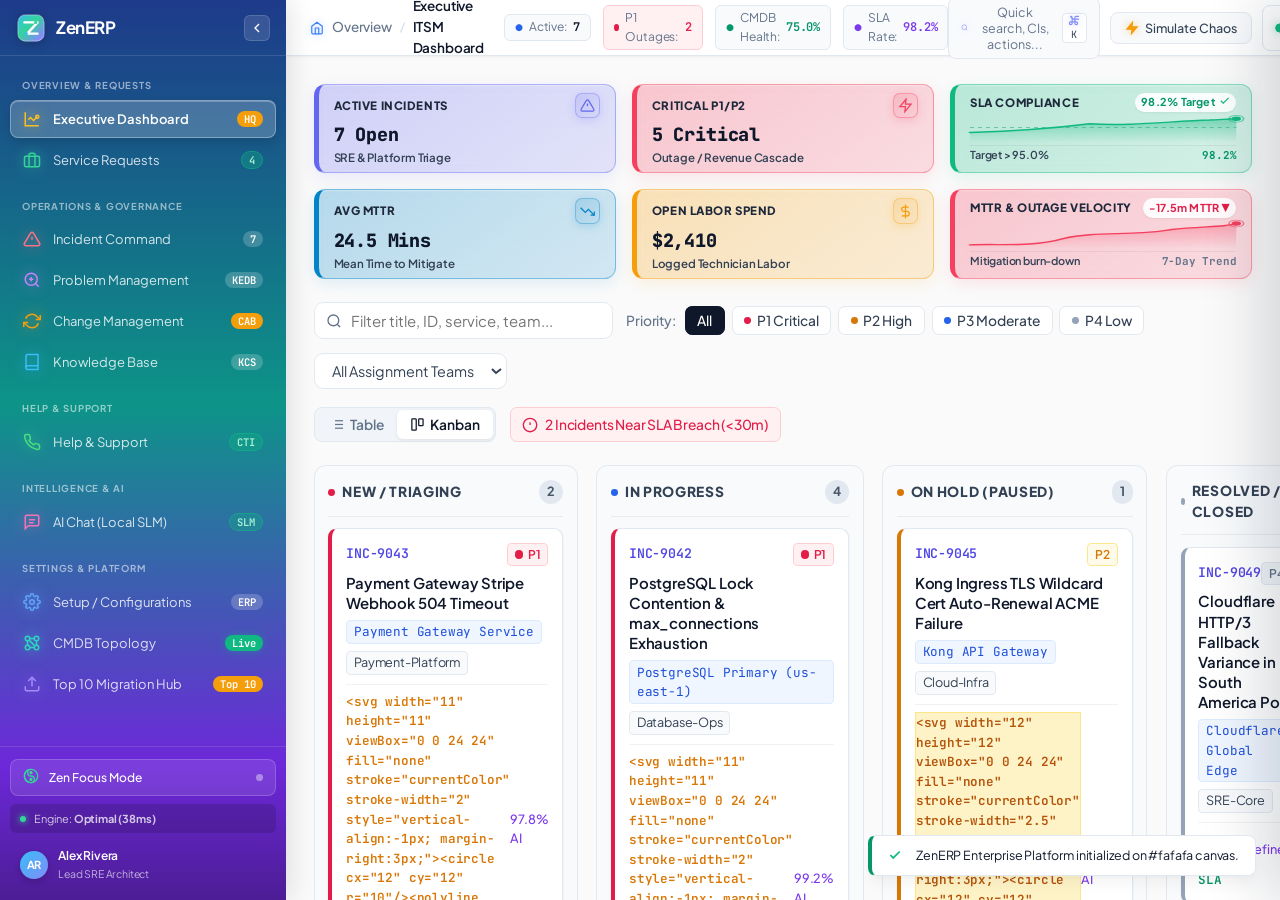
==== commit 4b54129a: "feat(ui): shrink KPI cards by 35%, modern typography, align brand row height to topbar, reorganize s" ====
--- a/static/index.html
+++ b/static/index.html
@@ -7,7 +7,7 @@
   <meta name="description" content="ZenERP: Modern AI-native enterprise service platform. Tranquil #fafafa canvas, vibrant blue-green-purple sidebar, full ITSM suite, and autonomous AI copilot.">
   <link rel="preconnect" href="https://fonts.googleapis.com">
   <link rel="preconnect" href="https://fonts.gstatic.com" crossorigin>
-  <link href="https://fonts.googleapis.com/css2?family=Inter:wght@300;400;500;600;700;800&family=JetBrains+Mono:wght@400;500;600&display=swap" rel="stylesheet">
+  <link href="https://fonts.googleapis.com/css2?family=Inter:wght@300;400;500;600;700;800&family=Plus+Jakarta+Sans:wght@400;500;600;700;800&family=JetBrains+Mono:wght@400;500;600&display=swap" rel="stylesheet">
   <link rel="stylesheet" href="style.css">
 </head>
 <body class="light-zen-theme">
@@ -19,7 +19,7 @@
     <!-- VERTICAL GRADIENT SIDEBAR (BLUE-GREEN-PURPLE)            -->
     <!-- ======================================================== -->
     <aside class="aurora-sidebar" id="global-sidebar">
-      <!-- Top Brand Container: ZenERP + Client Icon & Name -->
+      <!-- Top Brand Container: ZenERP App Name & Icon Only (Height matches Top Bar 56px, Zero Clutter) -->
       <div class="sidebar-brand-row">
         <div class="brand-link" id="brand-home-btn" title="ZenERP — Enterprise Platform">
           <div class="brand-icon-gem" title="ZenERP">
@@ -37,24 +37,8 @@
               <circle cx="21" cy="10" r="1.8" fill="#34d399"/>
               <circle cx="11" cy="22" r="1.8" fill="#38bdf8"/>
             </svg>
-            <span class="brand-live-dot" title="ZenERP Online"></span>
-          </div>
-          <div class="brand-text-block">
-            <div class="brand-title-wrap">
-              <span class="brand-title">ZenERP</span>
-              <span class="badge-zen-ver">v3.0</span>
-            </div>
-            <div class="brand-client-row" id="brand-client-badge" title="Active Client Tenant: Apex Global">
-              <span class="client-icon-badge">
-                <svg width="12" height="12" viewBox="0 0 24 24" fill="none" stroke="#38bdf8" stroke-width="2.2" stroke-linecap="round" stroke-linejoin="round">
-                  <polygon points="12 2 2 7 12 12 22 7 12 2"></polygon>
-                  <polyline points="2 17 12 22 22 17"></polyline>
-                  <polyline points="2 12 12 17 22 12"></polyline>
-                </svg>
-              </span>
-              <span class="client-name-label" id="brand-client-name">Apex Global</span>
-            </div>
-          </div>
+          </div>
+          <span class="brand-title">ZenERP</span>
         </div>
 
         <!-- Sidebar Collapse / Expand Toggle -->
@@ -63,7 +47,7 @@
         </button>
       </div>
 
-      <!-- Navigation Menu Items (Standard Hierarchy: Executive -> Service Requests -> Incidents -> Problems -> Changes -> Knowledge -> SLM AI Chat -> Settings) -->
+      <!-- Navigation Menu Items (Hierarchy: Executive -> Service Requests -> Incidents -> Problems -> Changes -> Knowledge Base -> Help & Support -> AI Chat -> Settings / CMDB / Migration) -->
       <nav class="sidebar-nav">
         <div class="nav-section-label">OVERVIEW &amp; REQUESTS</div>
 
@@ -76,12 +60,12 @@
           <span class="nav-pill pill-gold">HQ</span>
         </button>
 
-        <!-- 2. Service Requests & Catalog (Top Menu Group) -->
-        <button class="nav-item" data-view="service-catalog" id="nav-btn-catalog" title="Enterprise Service Requests &amp; Fulfillment Catalog">
+        <!-- 2. Service Requests (Top Menu Group) -->
+        <button class="nav-item" data-view="service-catalog" id="nav-btn-catalog" title="Enterprise Service Requests &amp; Fulfillment">
           <span class="nav-icon nav-icon-emerald">
             <svg width="18" height="18" viewBox="0 0 24 24" fill="none" stroke="currentColor" stroke-width="2"><rect x="2" y="7" width="20" height="14" rx="2" ry="2"/><path d="M16 21V5a2 2 0 0 0-2-2h-4a2 2 0 0 0-2 2v16"/></svg>
           </span>
-          <span class="nav-label">Service Requests &amp; Catalog</span>
+          <span class="nav-label">Service Requests</span>
           <span class="nav-pill pill-emerald" id="badge-requests-sidebar">4</span>
         </button>
 
@@ -123,8 +107,40 @@
           <span class="nav-pill pill-purple">KCS</span>
         </button>
 
-        <div class="nav-section-label mt-3">TECHNICAL INFRASTRUCTURE</div>
-
+        <div class="nav-section-label mt-3">HELP &amp; SUPPORT</div>
+
+        <!-- 7. Help & Support (Omnichannel Hub) -->
+        <button class="nav-item" data-view="omnichannel-hub" id="nav-btn-omnichannel" title="Help &amp; Support (Email &amp; CTI Softphone)">
+          <span class="nav-icon nav-icon-green">
+            <svg width="18" height="18" viewBox="0 0 24 24" fill="none" stroke="currentColor" stroke-width="2"><path d="M22 16.92v3a2 2 0 0 1-2.18 2 19.79 19.79 0 0 1-8.63-3.07 19.5 19.5 0 0 1-6-6 19.79 19.79 0 0 1-3.07-8.67A2 2 0 0 1 4.11 2h3a2 2 0 0 1 2 1.72 12.84 12.84 0 0 0 .7 2.81 2 2 0 0 1-.45 2.11L8.09 9.91a16 16 0 0 0 6 6l1.27-1.27a2 2 0 0 1 2.11-.45 12.84 12.84 0 0 0 2.81.7A2 2 0 0 1 22 16.92z"/></svg>
+          </span>
+          <span class="nav-label">Help &amp; Support</span>
+          <span class="nav-pill pill-emerald">CTI</span>
+        </button>
+
+        <div class="nav-section-label mt-3">INTELLIGENCE &amp; AI</div>
+
+        <!-- 8. AI Chat (Local SLM Engine) -->
+        <button class="nav-item" data-view="ai-chat" id="nav-btn-aichat" title="AI Chat Assistant (Local SLM Engine)">
+          <span class="nav-icon nav-icon-pink">
+            <svg width="18" height="18" viewBox="0 0 24 24" fill="none" stroke="currentColor" stroke-width="2"><path d="M21 15a2 2 0 0 1-2 2H7l-4 4V5a2 2 0 0 1 2-2h14a2 2 0 0 1 2 2z"/><path d="M8 9h8"/><path d="M8 13h6"/></svg>
+          </span>
+          <span class="nav-label">AI Chat (Local SLM)</span>
+          <span class="nav-pill pill-emerald">SLM</span>
+        </button>
+
+        <div class="nav-section-label mt-3">SETTINGS &amp; PLATFORM</div>
+
+        <!-- 9. Settings & Configurations -->
+        <button class="nav-item" data-view="setup" id="nav-btn-setup" title="Enterprise Setup &amp; Master Data Configuration">
+          <span class="nav-icon nav-icon-blue">
+            <svg width="18" height="18" viewBox="0 0 24 24" fill="none" stroke="currentColor" stroke-width="2"><circle cx="12" cy="12" r="3"/><path d="M19.4 15a1.65 1.65 0 0 0 .33 1.82l.06.06a2 2 0 0 1 0 2.83 2 2 0 0 1-2.83 0l-.06-.06a1.65 1.65 0 0 0-1.82-.33 1.65 1.65 0 0 0-1 1.51V21a2 2 0 0 1-2 2 2 2 0 0 1-2-2v-.09A1.65 1.65 0 0 0 9 19.4a1.65 1.65 0 0 0-1.82.33l-.06.06a2 2 0 0 1-2.83 0 2 2 0 0 1 0-2.83l.06-.06a1.65 1.65 0 0 0 .33-1.82 1.65 1.65 0 0 0-1.51-1H3a2 2 0 0 1-2-2 2 2 0 0 1 2-2h.09A1.65 1.65 0 0 0 4.6 9a1.65 1.65 0 0 0-.33-1.82l-.06-.06a2 2 0 0 1 0-2.83 2 2 0 0 1 2.83 0l.06.06a1.65 1.65 0 0 0 1.82.33H9a1.65 1.65 0 0 0 1-1.51V3a2 2 0 0 1 2-2 2 2 0 0 1 2 2v.09a1.65 1.65 0 0 0 1 1.51 1.65 1.65 0 0 0 1.82-.33l.06-.06a2 2 0 0 1 2.83 0 2 2 0 0 1 0 2.83l-.06.06a1.65 1.65 0 0 0-.33 1.82V9a1.65 1.65 0 0 0 1.51 1H21a2 2 0 0 1 2 2 2 2 0 0 1-2 2h-.09a1.65 1.65 0 0 0-1.51 1z"/></svg>
+          </span>
+          <span class="nav-label">Setup / Configurations</span>
+          <span class="nav-pill pill-purple">ERP</span>
+        </button>
+
+        <!-- 10. CMDB Topology (Moved under Settings) -->
         <button class="nav-item" data-view="cmdb-topology" id="nav-btn-cmdb" title="Interactive CMDB Topology Graph">
           <span class="nav-icon nav-icon-teal">
             <svg width="18" height="18" viewBox="0 0 24 24" fill="none" stroke="currentColor" stroke-width="2"><circle cx="6" cy="6" r="3"/><circle cx="18" cy="6" r="3"/><circle cx="18" cy="18" r="3"/><circle cx="6" cy="18" r="3"/><line x1="9" y1="6" x2="15" y2="6"/><line x1="6" y1="9" x2="6" y2="15"/><line x1="18" y1="9" x2="18" y2="15"/><line x1="9" y1="18" x2="15" y2="18"/><line x1="8.5" y1="8.5" x2="15.5" y2="15.5"/></svg>
@@ -133,40 +149,13 @@
           <span class="nav-pill pill-live" id="sidebar-cmdb-live-badge">Live</span>
         </button>
 
+        <!-- 11. Top 10 Migration Hub (Moved under Settings) -->
         <button class="nav-item" data-view="migration-studio" id="nav-btn-migration" title="Top 10 Native Migration Studio">
           <span class="nav-icon nav-icon-indigo">
             <svg width="18" height="18" viewBox="0 0 24 24" fill="none" stroke="currentColor" stroke-width="2"><path d="M21 15v4a2 2 0 0 1-2 2H5a2 2 0 0 1-2-2v-4"/><polyline points="17 8 12 3 7 8"/><line x1="12" y1="3" x2="12" y2="15"/></svg>
           </span>
           <span class="nav-label">Top 10 Migration Hub</span>
           <span class="nav-pill pill-gold">Top 10</span>
-        </button>
-
-        <button class="nav-item" data-view="omnichannel-hub" id="nav-btn-omnichannel" title="Omnichannel Hub (Email &amp; CTI Screen Pop)">
-          <span class="nav-icon nav-icon-green">
-            <svg width="18" height="18" viewBox="0 0 24 24" fill="none" stroke="currentColor" stroke-width="2"><path d="M22 16.92v3a2 2 0 0 1-2.18 2 19.79 19.79 0 0 1-8.63-3.07 19.5 19.5 0 0 1-6-6 19.79 19.79 0 0 1-3.07-8.67A2 2 0 0 1 4.11 2h3a2 2 0 0 1 2 1.72 12.84 12.84 0 0 0 .7 2.81 2 2 0 0 1-.45 2.11L8.09 9.91a16 16 0 0 0 6 6l1.27-1.27a2 2 0 0 1 2.11-.45 12.84 12.84 0 0 0 2.81.7A2 2 0 0 1 22 16.92z"/></svg>
-          </span>
-          <span class="nav-label">Omnichannel Hub</span>
-          <span class="nav-pill pill-emerald">CTI</span>
-        </button>
-
-        <div class="nav-section-label mt-3">INTELLIGENCE &amp; CONFIG</div>
-
-        <!-- 7. AI Chat (Local SLM Engine) -->
-        <button class="nav-item" data-view="ai-chat" id="nav-btn-aichat" title="AI Chat Assistant (Local SLM Engine)">
-          <span class="nav-icon nav-icon-pink">
-            <svg width="18" height="18" viewBox="0 0 24 24" fill="none" stroke="currentColor" stroke-width="2"><path d="M21 15a2 2 0 0 1-2 2H7l-4 4V5a2 2 0 0 1 2-2h14a2 2 0 0 1 2 2z"/><path d="M8 9h8"/><path d="M8 13h6"/></svg>
-          </span>
-          <span class="nav-label">AI Chat (Local SLM)</span>
-          <span class="nav-pill pill-emerald">SLM</span>
-        </button>
-
-        <!-- 8. Settings & Configurations (Bottom) -->
-        <button class="nav-item" data-view="setup" id="nav-btn-setup" title="Enterprise Setup &amp; Master Data Configuration">
-          <span class="nav-icon nav-icon-blue">
-            <svg width="18" height="18" viewBox="0 0 24 24" fill="none" stroke="currentColor" stroke-width="2"><circle cx="12" cy="12" r="3"/><path d="M19.4 15a1.65 1.65 0 0 0 .33 1.82l.06.06a2 2 0 0 1 0 2.83 2 2 0 0 1-2.83 0l-.06-.06a1.65 1.65 0 0 0-1.82-.33 1.65 1.65 0 0 0-1 1.51V21a2 2 0 0 1-2 2 2 2 0 0 1-2-2v-.09A1.65 1.65 0 0 0 9 19.4a1.65 1.65 0 0 0-1.82.33l-.06.06a2 2 0 0 1-2.83 0 2 2 0 0 1 0-2.83l.06-.06a1.65 1.65 0 0 0 .33-1.82 1.65 1.65 0 0 0-1.51-1H3a2 2 0 0 1-2-2 2 2 0 0 1 2-2h.09A1.65 1.65 0 0 0 4.6 9a1.65 1.65 0 0 0-.33-1.82l-.06-.06a2 2 0 0 1 0-2.83 2 2 0 0 1 2.83 0l.06.06a1.65 1.65 0 0 0 1.82.33H9a1.65 1.65 0 0 0 1-1.51V3a2 2 0 0 1 2-2 2 2 0 0 1 2 2v.09a1.65 1.65 0 0 0 1 1.51 1.65 1.65 0 0 0 1.82-.33l.06-.06a2 2 0 0 1 2.83 0 2 2 0 0 1 0 2.83l-.06.06a1.65 1.65 0 0 0-.33 1.82V9a1.65 1.65 0 0 0 1.51 1H21a2 2 0 0 1 2 2 2 2 0 0 1-2 2h-.09a1.65 1.65 0 0 0-1.51 1z"/></svg>
-          </span>
-          <span class="nav-label">Setup / Configurations</span>
-          <span class="nav-pill pill-purple">ERP</span>
         </button>
       </nav>
 
--- a/static/style.css
+++ b/static/style.css
@@ -4,8 +4,8 @@
    ========================================================================== */
 
 :root {
-  --font-sans: 'Inter', -apple-system, BlinkMacSystemFont, 'Segoe UI', Roboto, Oxygen, Ubuntu, Cantarell, sans-serif;
-  --font-mono: 'JetBrains Mono', SFMono-Regular, Menlo, Monaco, Consolas, monospace;
+  --font-sans: 'Plus Jakarta Sans', 'Inter', -apple-system, BlinkMacSystemFont, 'Segoe UI', Roboto, system-ui, sans-serif;
+  --font-mono: 'JetBrains Mono', ui-monospace, SFMono-Regular, Menlo, Monaco, Consolas, monospace;
 
   /* Zen Light Theme Canvas Palette */
   --bg-zen-canvas: #fafafa;
@@ -88,6 +88,9 @@
   line-height: 1.55;
   -webkit-font-smoothing: antialiased;
   -moz-osx-font-smoothing: grayscale;
+  text-rendering: optimizeLegibility;
+  font-feature-settings: 'cv02', 'cv03', 'cv04', 'cv11';
+  letter-spacing: -0.01em;
   overflow: hidden;
 }
 
@@ -180,10 +183,14 @@
 }
 
 .aurora-sidebar.collapsed .sidebar-brand-row {
+  height: 56px !important;
+  min-height: 56px !important;
+  max-height: 56px !important;
+  padding: 0 !important;
   justify-content: center !important;
   align-items: center !important;
-  padding: 14px 0 !important;
   cursor: pointer !important;
+  box-sizing: border-box !important;
 }
 
 .aurora-sidebar.collapsed .brand-link {
@@ -270,12 +277,16 @@
   margin: 0 auto !important;
 }
 
-/* Brand Row */
+/* Brand Row - Exact 56px height matching content top bar (.zen-header) */
 .sidebar-brand-row {
   display: flex;
   align-items: center;
   justify-content: space-between;
-  padding: 18px 16px;
+  height: 56px;
+  min-height: 56px;
+  max-height: 56px;
+  padding: 0 16px;
+  box-sizing: border-box;
   border-bottom: 1px solid rgba(255, 255, 255, 0.12);
   cursor: pointer;
 }
@@ -283,13 +294,14 @@
 .brand-link {
   display: flex;
   align-items: center;
-  gap: 12px;
+  gap: 10px;
   cursor: pointer;
+  text-decoration: none;
 }
 
 .brand-icon-gem {
-  width: 32px;
-  height: 32px;
+  width: 30px;
+  height: 30px;
   position: relative;
   display: flex;
   align-items: center;
@@ -300,42 +312,15 @@
 .brand-svg {
   width: 100%;
   height: 100%;
-  filter: drop-shadow(0 2px 6px rgba(0, 0, 0, 0.25));
-}
-
-.brand-live-dot {
-  position: absolute;
-  top: -1px;
-  right: -1px;
-  width: 7px;
-  height: 7px;
-  border-radius: 50%;
-  background: #34d399;
-  border: 1.5px solid #1e3a8a;
-  animation: pulse-dot 2s infinite ease-in-out;
-}
-
-@keyframes pulse-dot {
-  0%, 100% { opacity: 1; transform: scale(1); }
-  50% { opacity: 0.6; transform: scale(1.3); }
-}
-
-.brand-text-block {
-  display: flex;
-  flex-direction: column;
-}
-
-.brand-title-wrap {
-  display: flex;
-  align-items: center;
-  gap: 6px;
+  filter: drop-shadow(0 2px 5px rgba(0, 0, 0, 0.22));
 }
 
 .brand-title {
-  font-size: 16px;
-  font-weight: 700;
-  letter-spacing: -0.02em;
+  font-size: 17px;
+  font-weight: 700;
+  letter-spacing: -0.025em;
   color: #ffffff;
+  line-height: 1;
 }
 
 .badge-zen-ver {
@@ -8664,21 +8649,22 @@
   }
 }
 
-/* Base KPI Card Styling */
+/* Base KPI Card Styling - Shrunk by 35% in height, wider and streamlined */
 .page-kpi-card {
-  border-radius: 12px !important;
-  padding: 13px 15px !important;
+  border-radius: 10px !important;
+  padding: 7px 13px !important;
   display: flex !important;
   flex-direction: column !important;
   justify-content: space-between !important;
-  min-height: 114px !important;
+  min-height: 74px !important;
+  max-height: 78px !important;
   box-sizing: border-box !important;
   transition: transform 0.2s cubic-bezier(0.4, 0, 0.2, 1), box-shadow 0.2s ease, filter 0.2s ease !important;
   backdrop-filter: blur(8px) !important;
 }
 
 .page-kpi-card:hover {
-  transform: translateY(-2.5px) scale(1.01) !important;
+  transform: translateY(-2px) scale(1.008) !important;
   filter: brightness(1.05) !important;
 }
 
@@ -8794,8 +8780,8 @@
 
 .kpi-mini-chart-wrap {
   width: 100%;
-  height: 42px;
-  margin: 3px 0 2px;
+  height: 24px !important;
+  margin: 1px 0 !important;
   display: flex;
   align-items: center;
 }
@@ -8807,22 +8793,22 @@
 }
 
 .kpi-chart-badge {
-  font-size: 10.5px;
-  font-weight: 700;
-  padding: 1.5px 6px;
-  border-radius: 9999px;
-  letter-spacing: 0.02em;
-  background: rgba(255, 255, 255, 0.85);
-  box-shadow: 0 1px 3px rgba(0, 0, 0, 0.06);
+  font-size: 9.5px !important;
+  font-weight: 700 !important;
+  padding: 1px 5px !important;
+  border-radius: 9999px !important;
+  letter-spacing: 0.02em !important;
+  background: rgba(255, 255, 255, 0.9) !important;
+  box-shadow: 0 1px 2px rgba(0, 0, 0, 0.05) !important;
 }
 
 .kpi-chart-footer {
   display: flex;
   align-items: center;
   justify-content: space-between;
-  margin-top: 3px;
-  padding-top: 3px;
-  border-top: 1px solid rgba(0, 0, 0, 0.05);
+  margin-top: 1px !important;
+  padding-top: 1px !important;
+  border-top: 1px solid rgba(0, 0, 0, 0.05) !important;
 }
 
 /* Card Text legibility on 30% backgrounds */
@@ -8830,37 +8816,54 @@
   display: flex;
   align-items: center;
   justify-content: space-between;
-  margin-bottom: 4px;
+  margin-bottom: 2px !important;
 }
 
 .page-kpi-title {
-  font-size: 11px !important;
+  font-size: 10px !important;
   font-weight: 800 !important;
   text-transform: uppercase !important;
-  letter-spacing: 0.06em !important;
+  letter-spacing: 0.05em !important;
   color: #1e293b !important;
+  line-height: 1.15 !important;
 }
 
 .page-kpi-val {
-  font-size: 19px !important;
+  font-size: 16px !important;
   font-weight: 800 !important;
   color: #0f172a !important;
+  line-height: 1.15 !important;
 }
 
 .page-kpi-sub {
-  font-size: 11px !important;
+  font-size: 10px !important;
   font-weight: 600 !important;
   color: #334155 !important;
-  margin-top: 2px !important;
+  margin-top: 1px !important;
+  line-height: 1.15 !important;
+}
+
+.page-kpi-icon {
+  width: 22px !important;
+  height: 22px !important;
+  border-radius: 6px !important;
+  display: inline-flex !important;
+  align-items: center !important;
+  justify-content: center !important;
+}
+
+.page-kpi-icon svg {
+  width: 13px !important;
+  height: 13px !important;
 }
 
 .kpi-chart-sub {
-  font-size: 11px !important;
+  font-size: 9.5px !important;
   font-weight: 600 !important;
   color: #334155 !important;
 }
 
 .kpi-chart-range {
-  font-size: 11px !important;
+  font-size: 9.5px !important;
   font-weight: 700 !important;
 }
